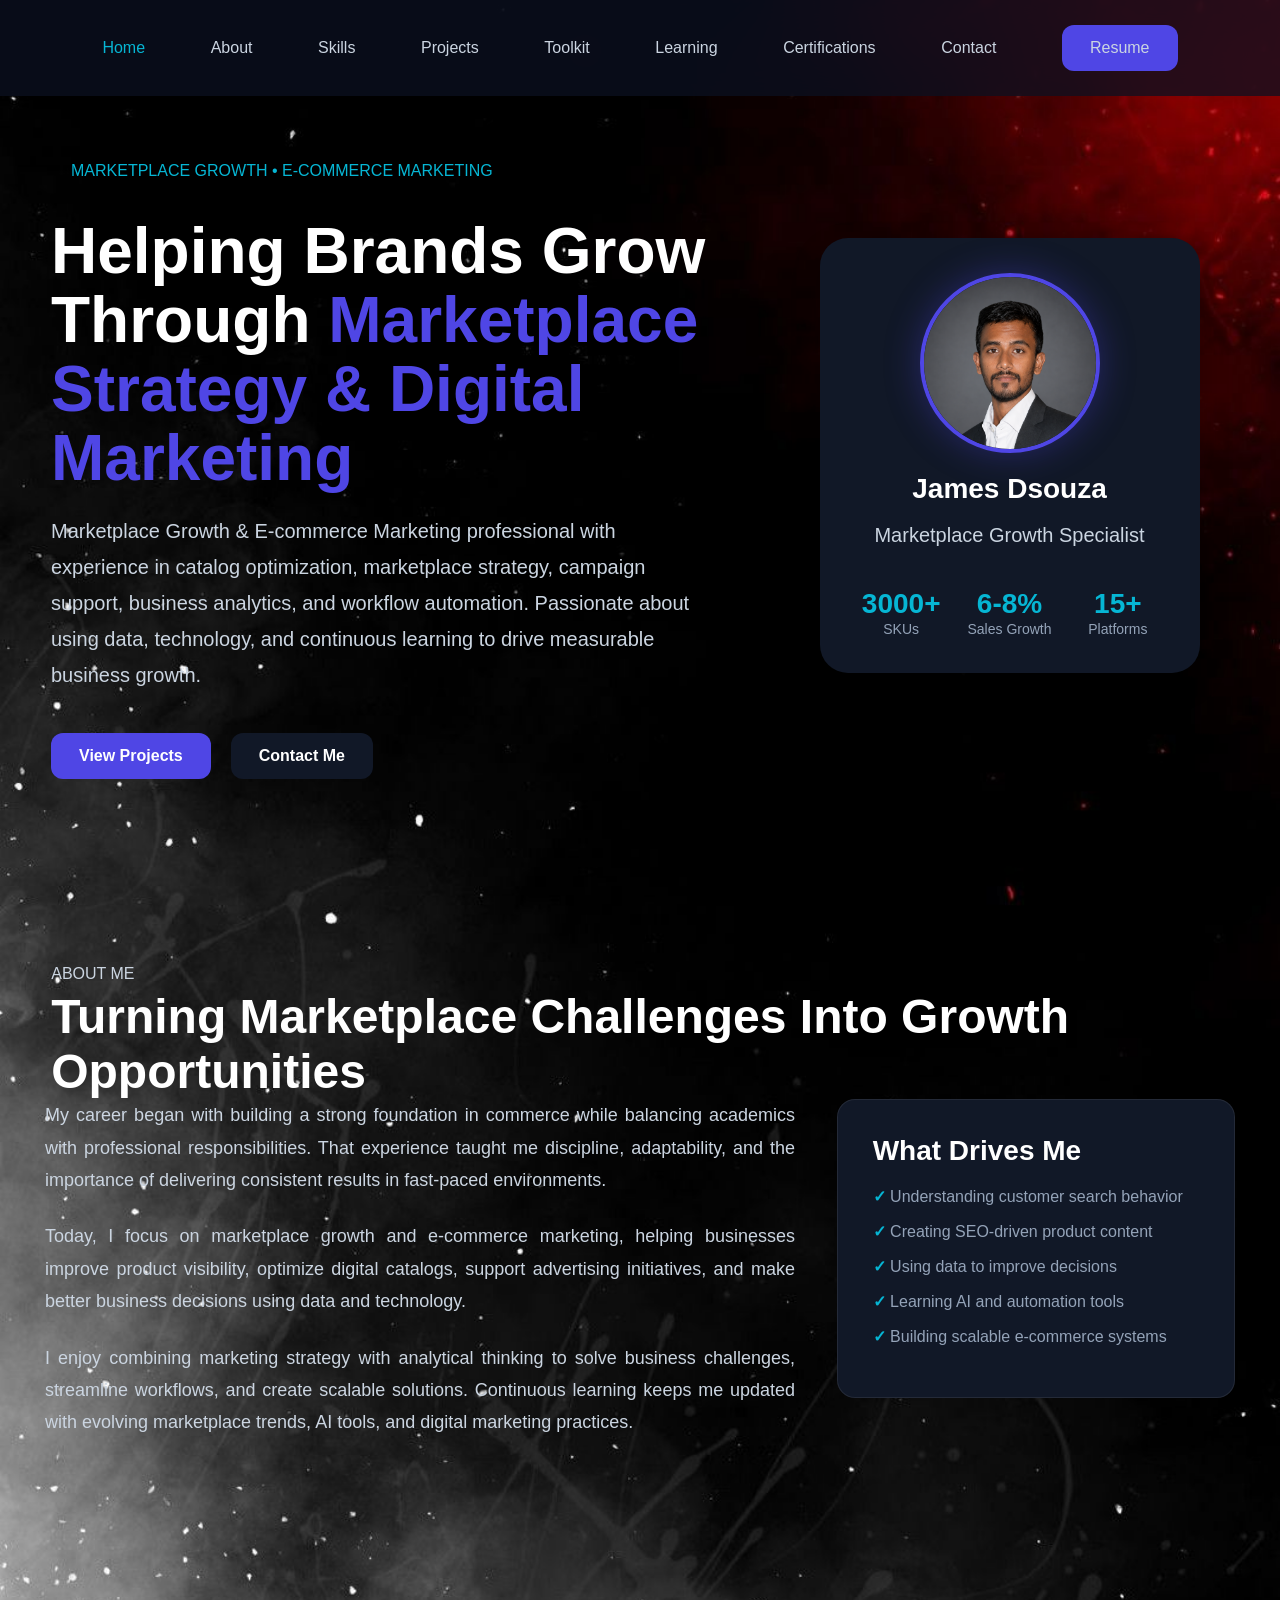
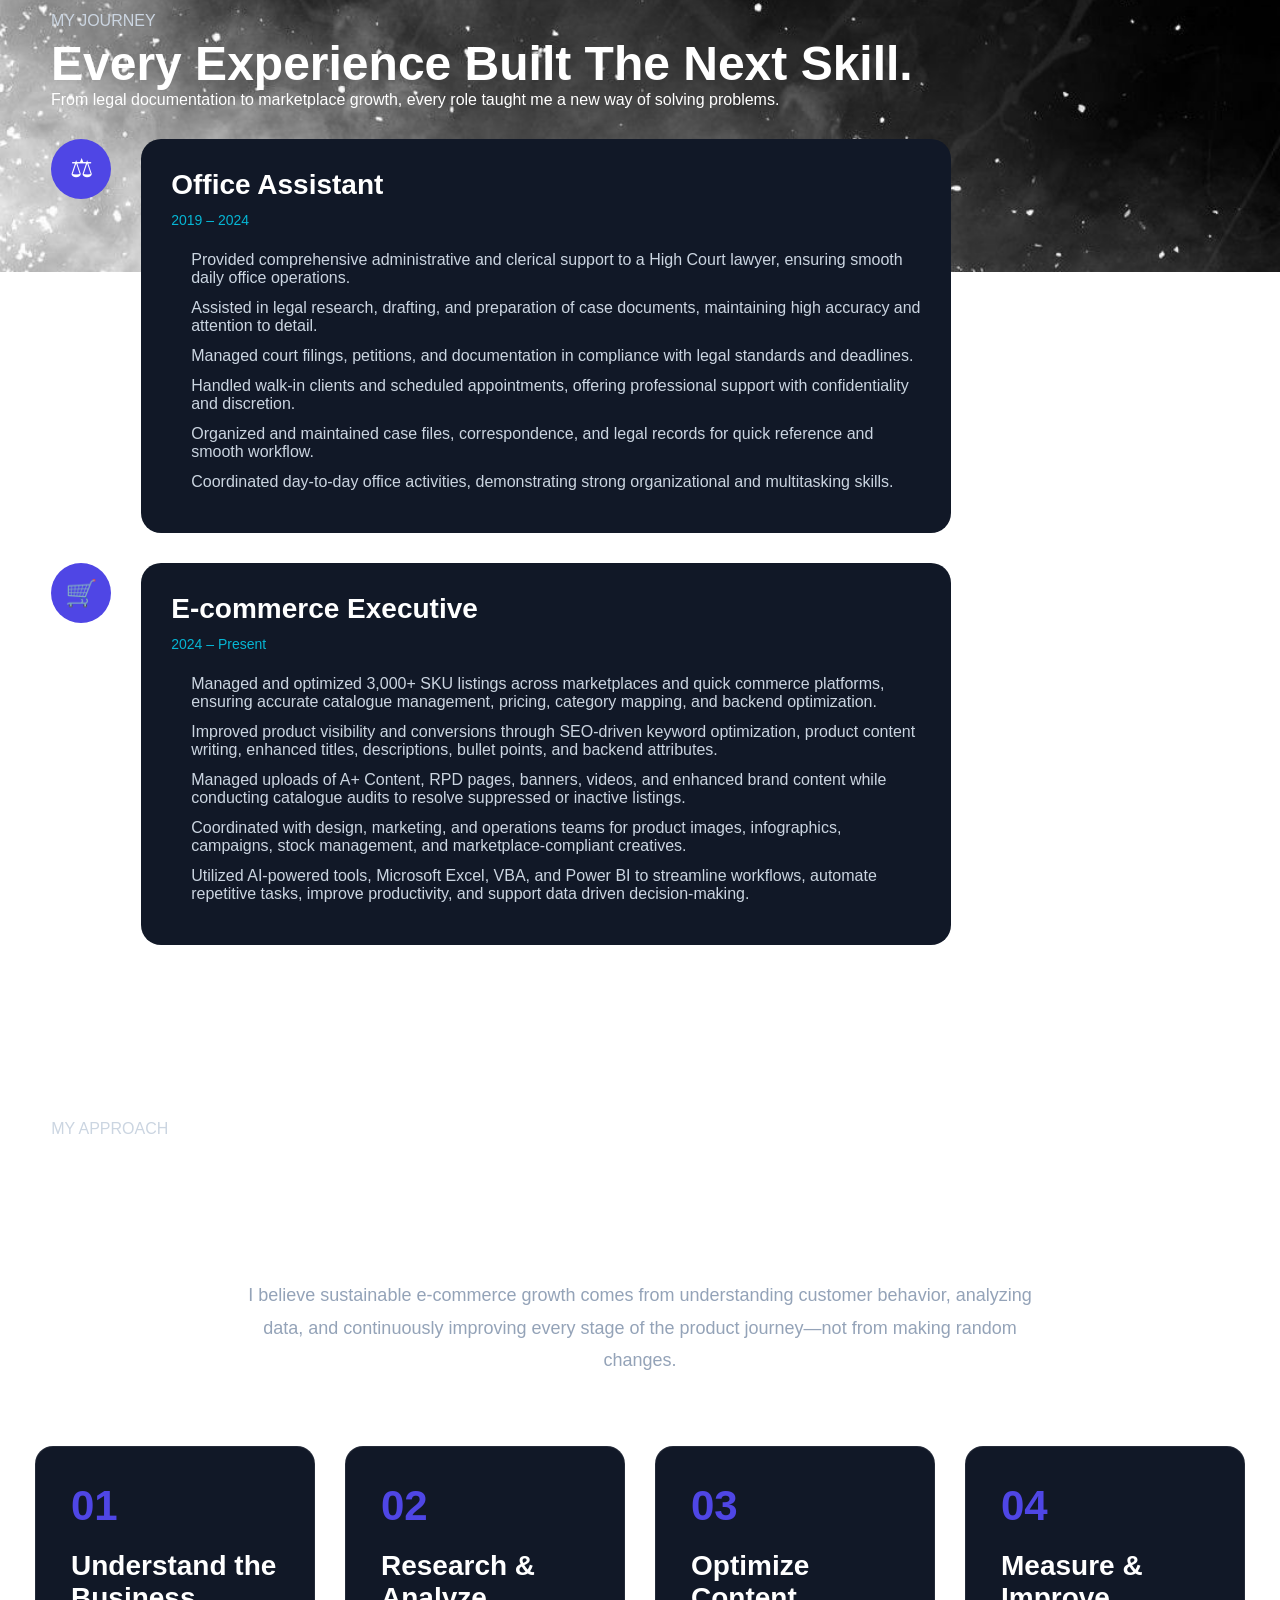
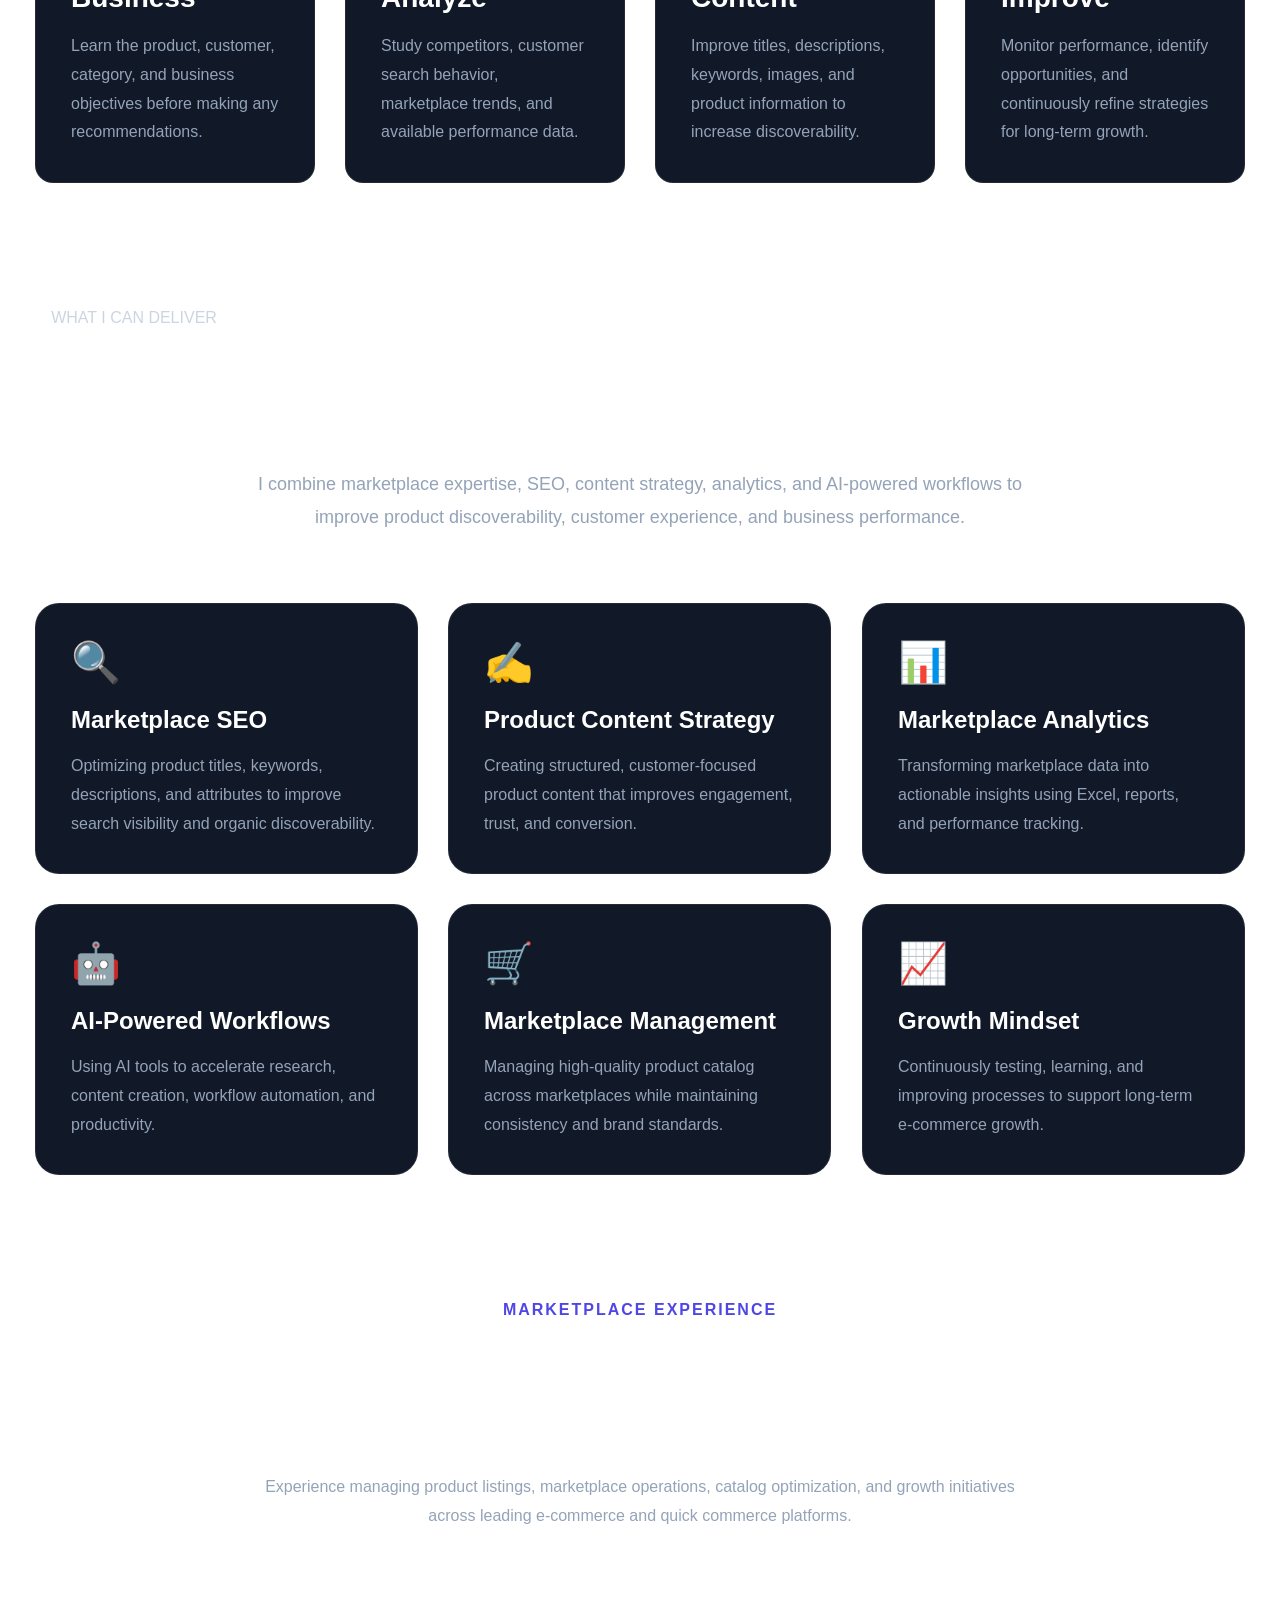
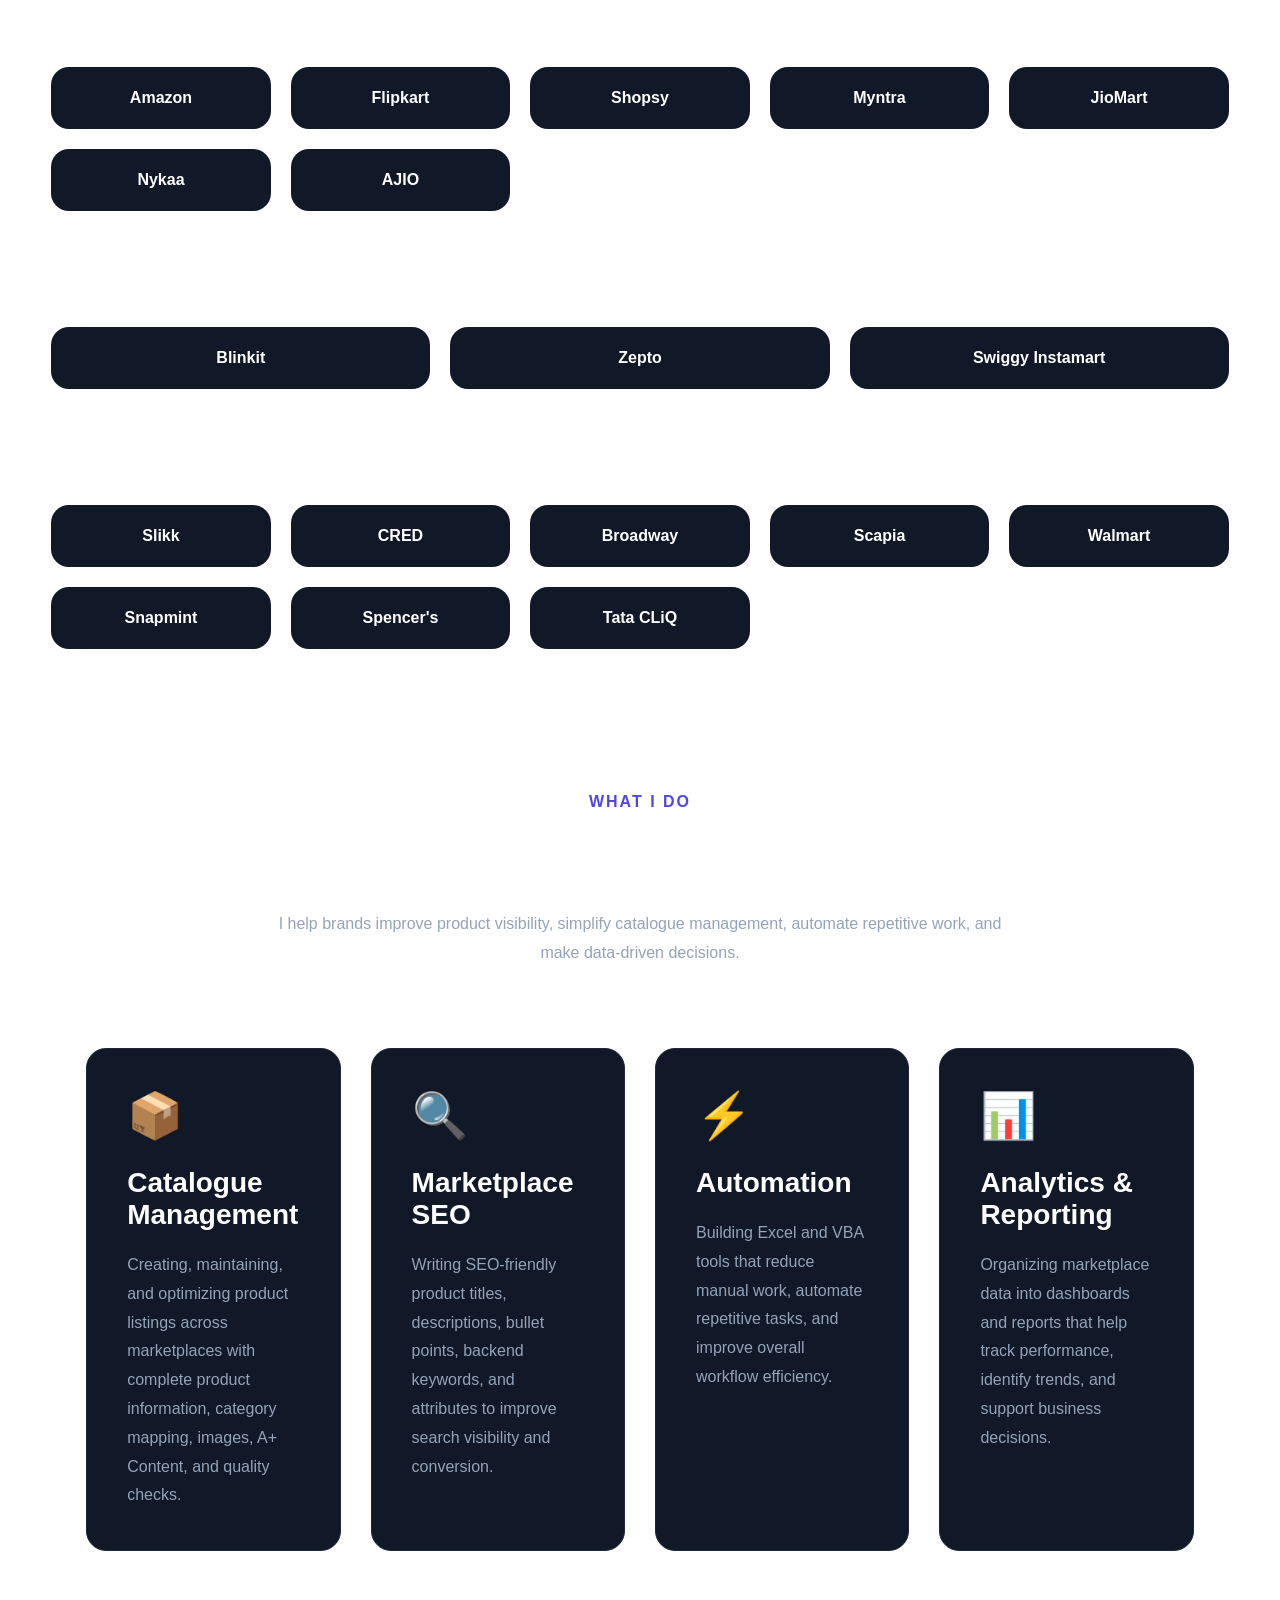
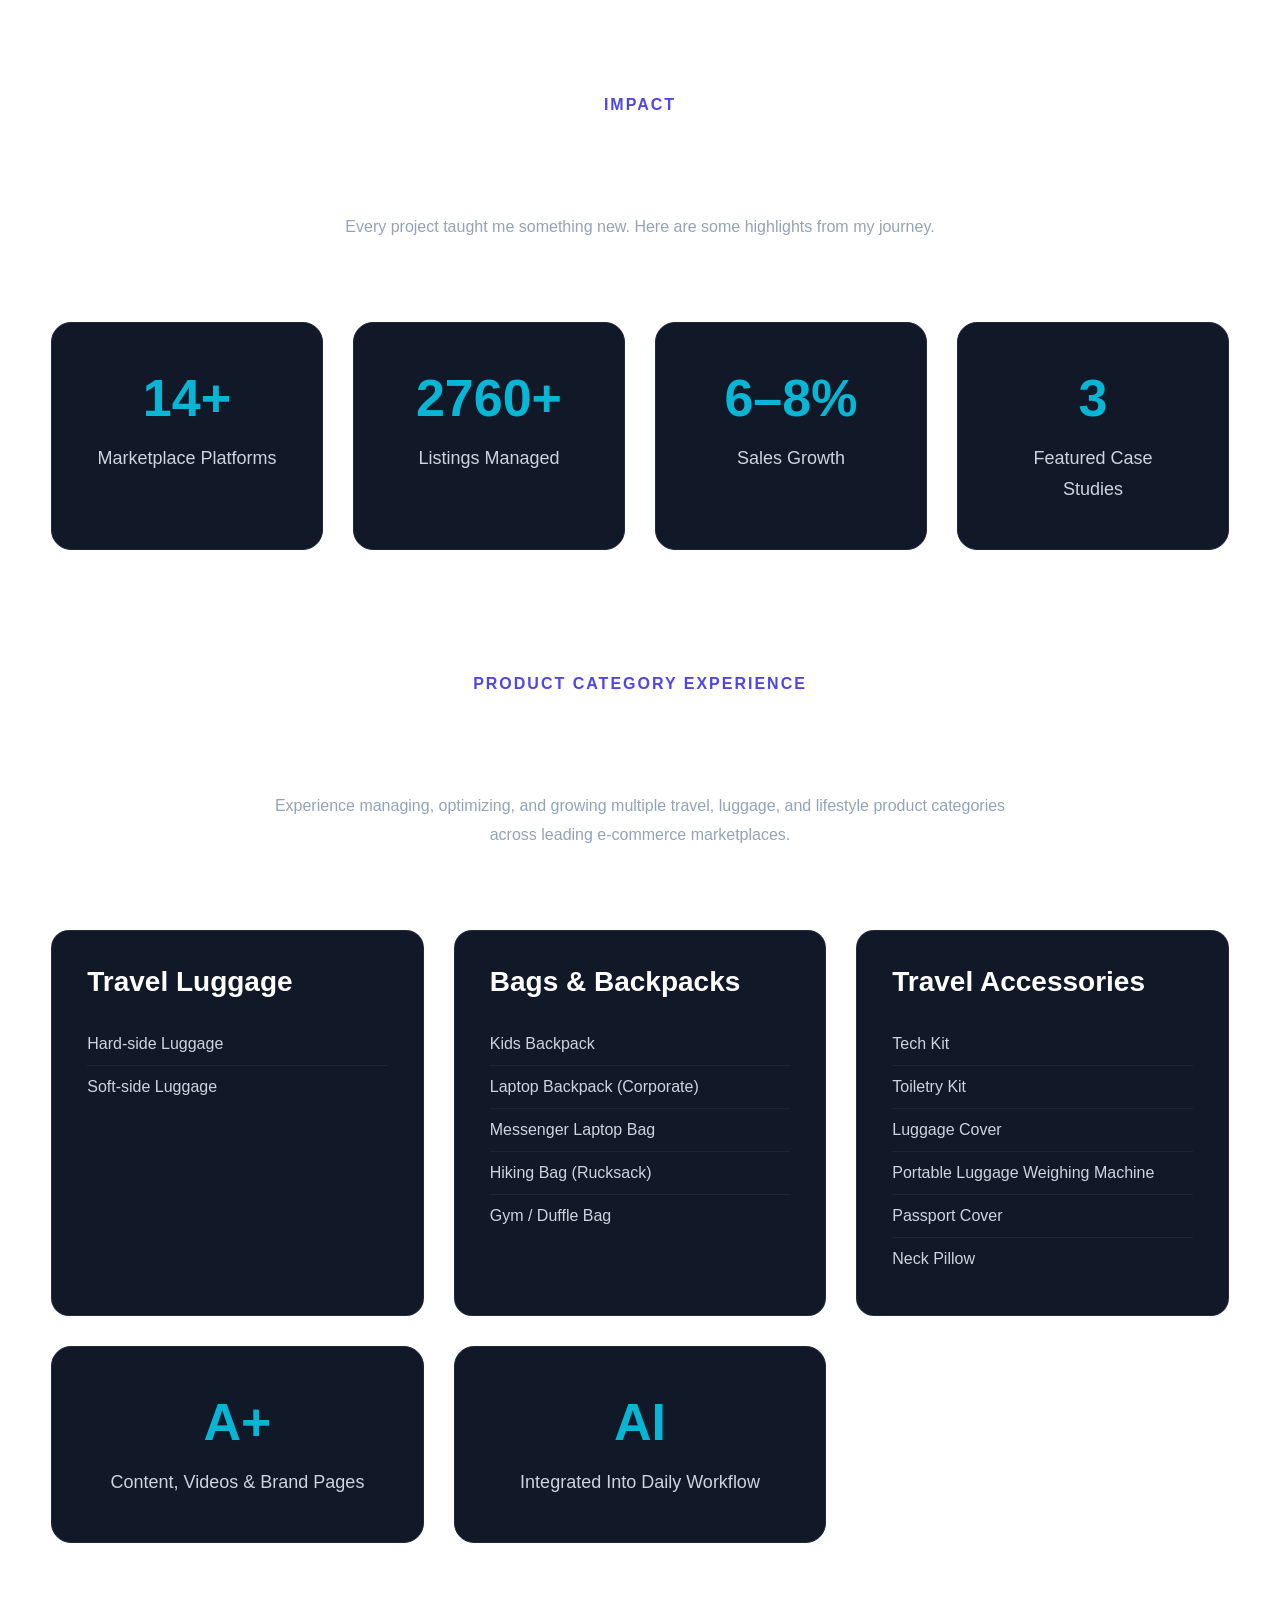
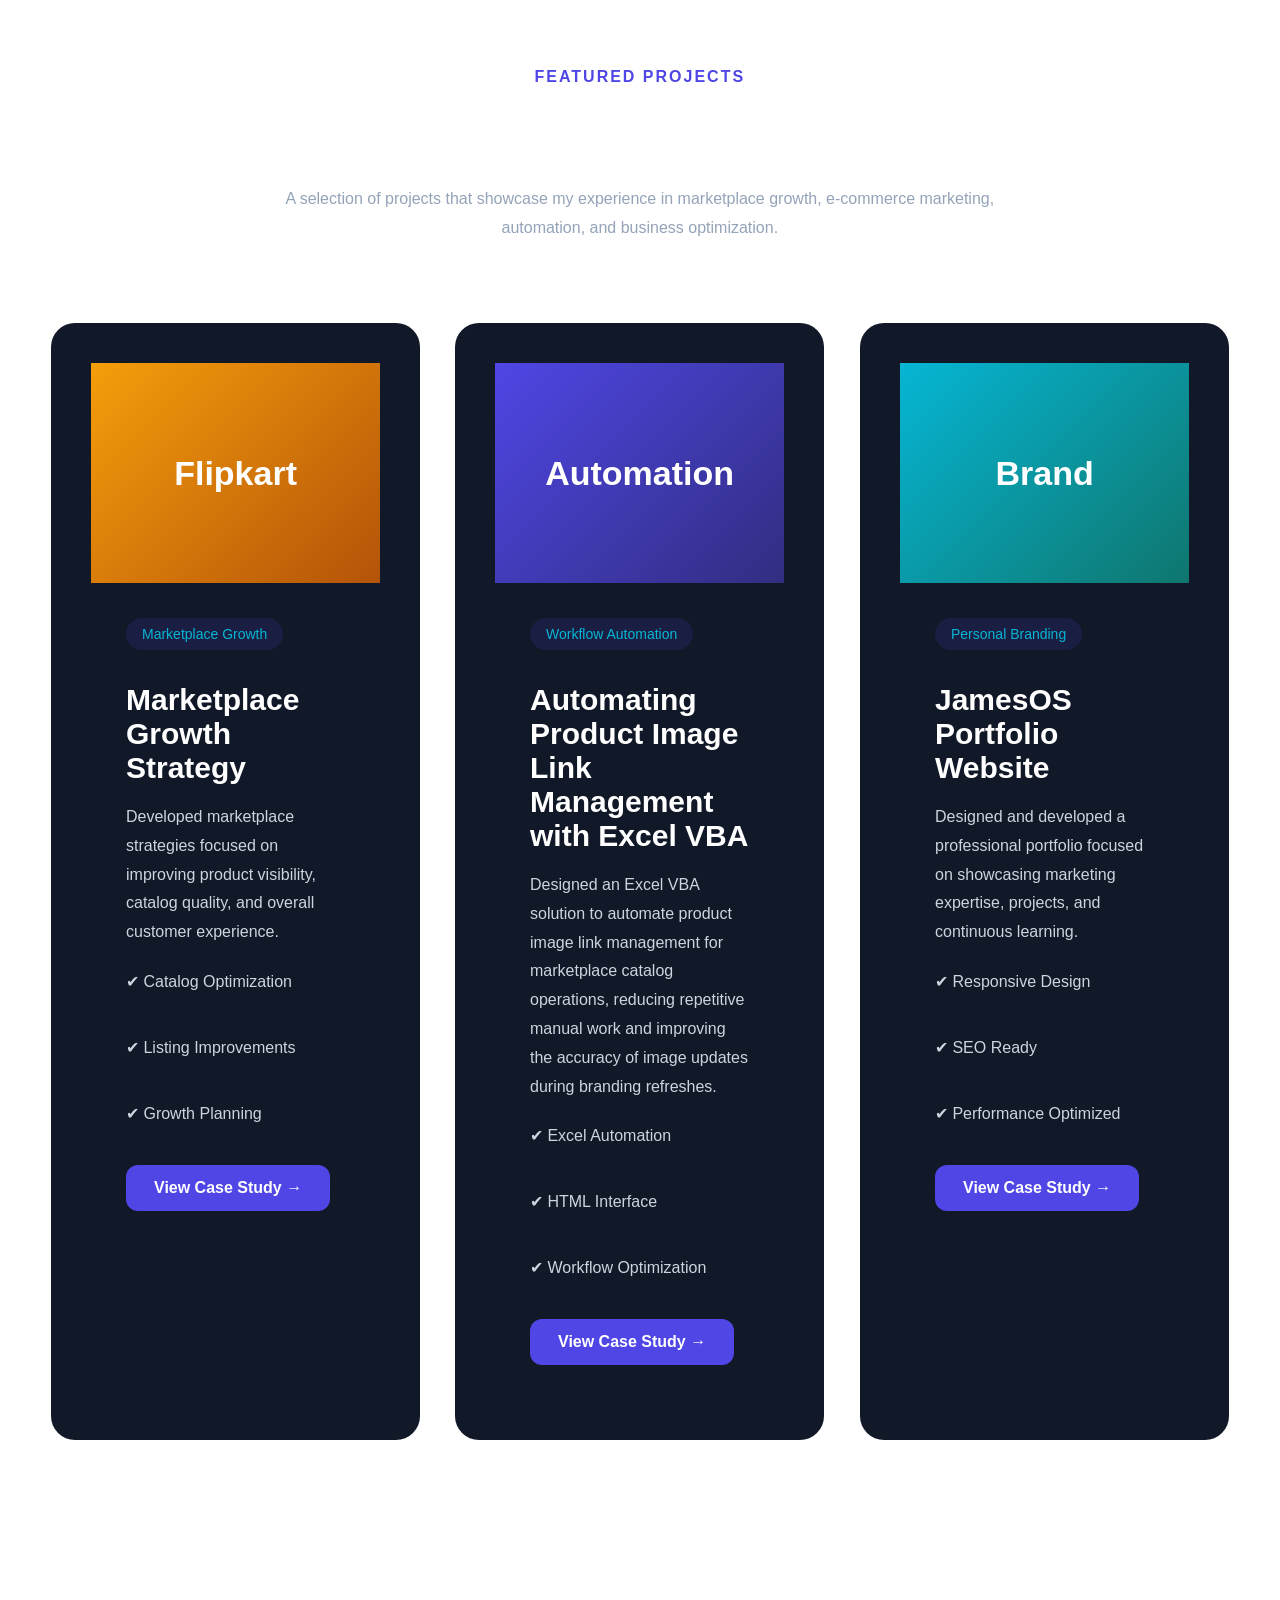
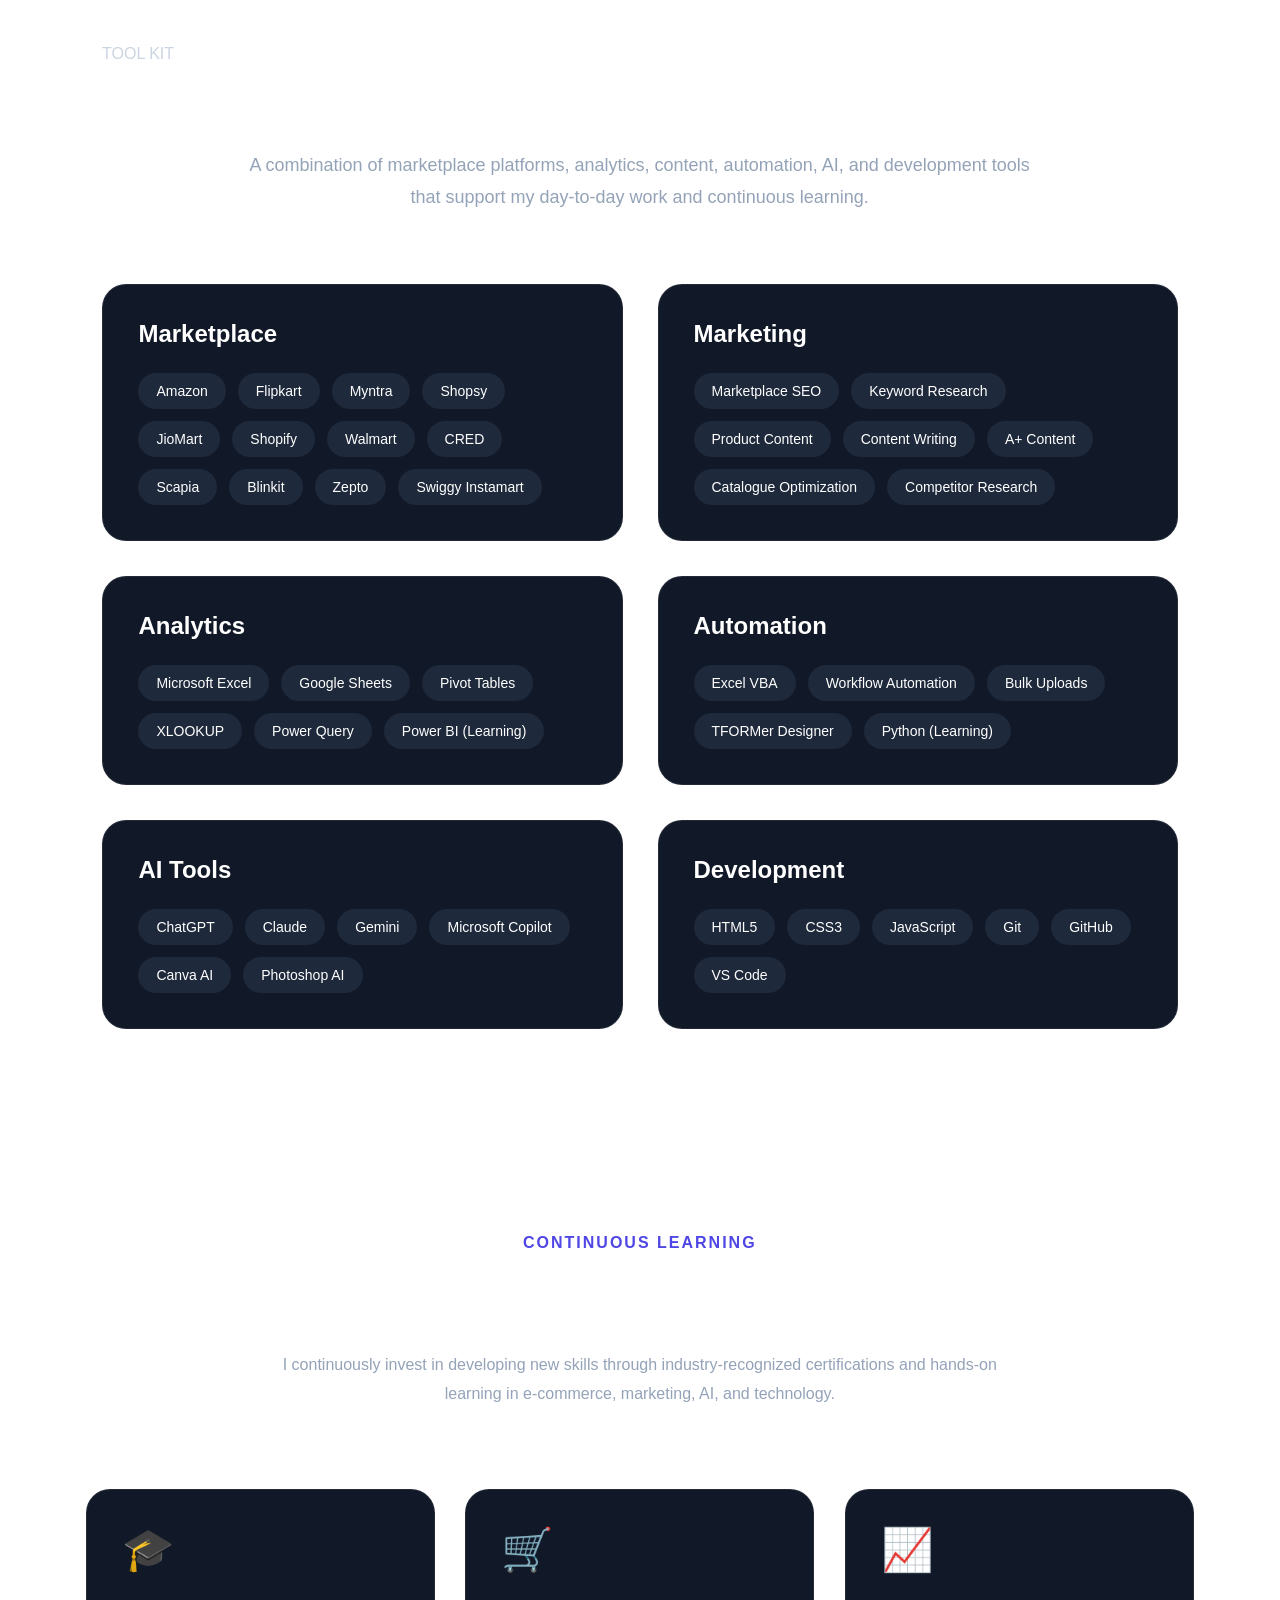
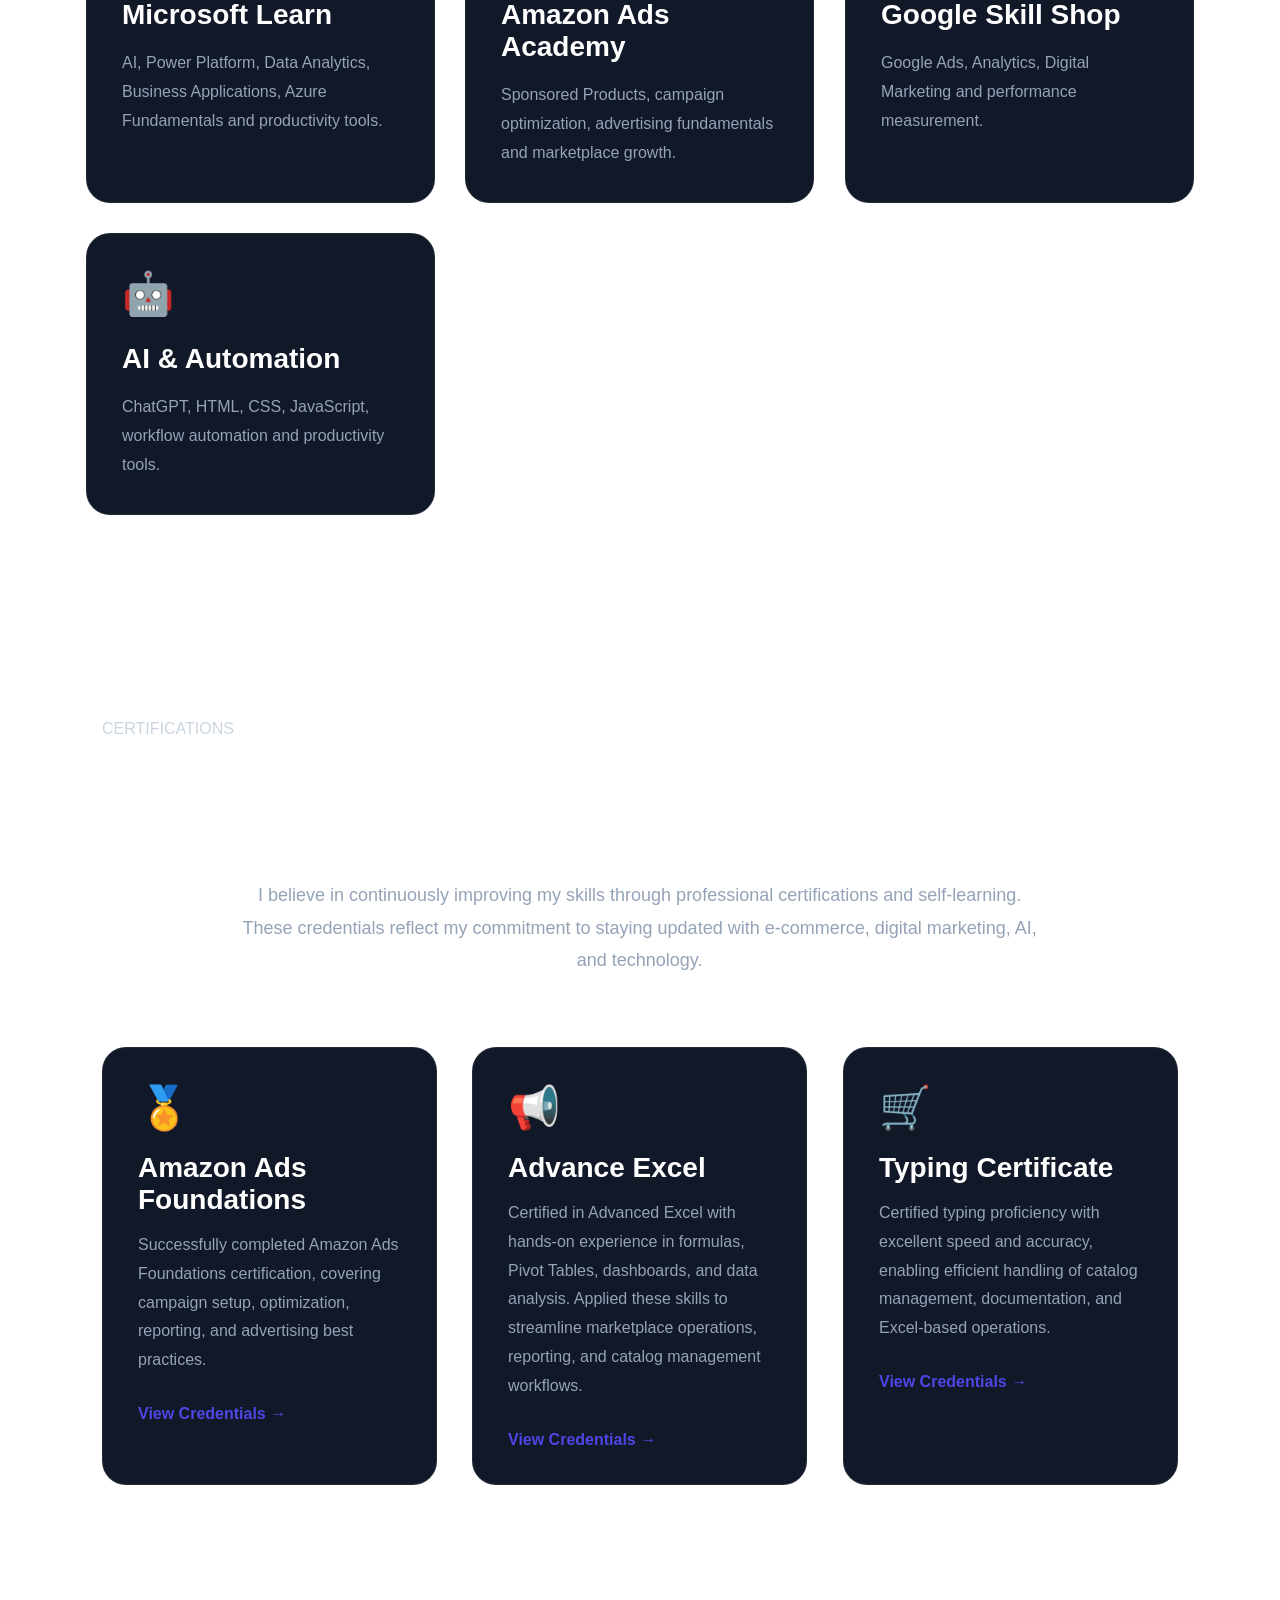
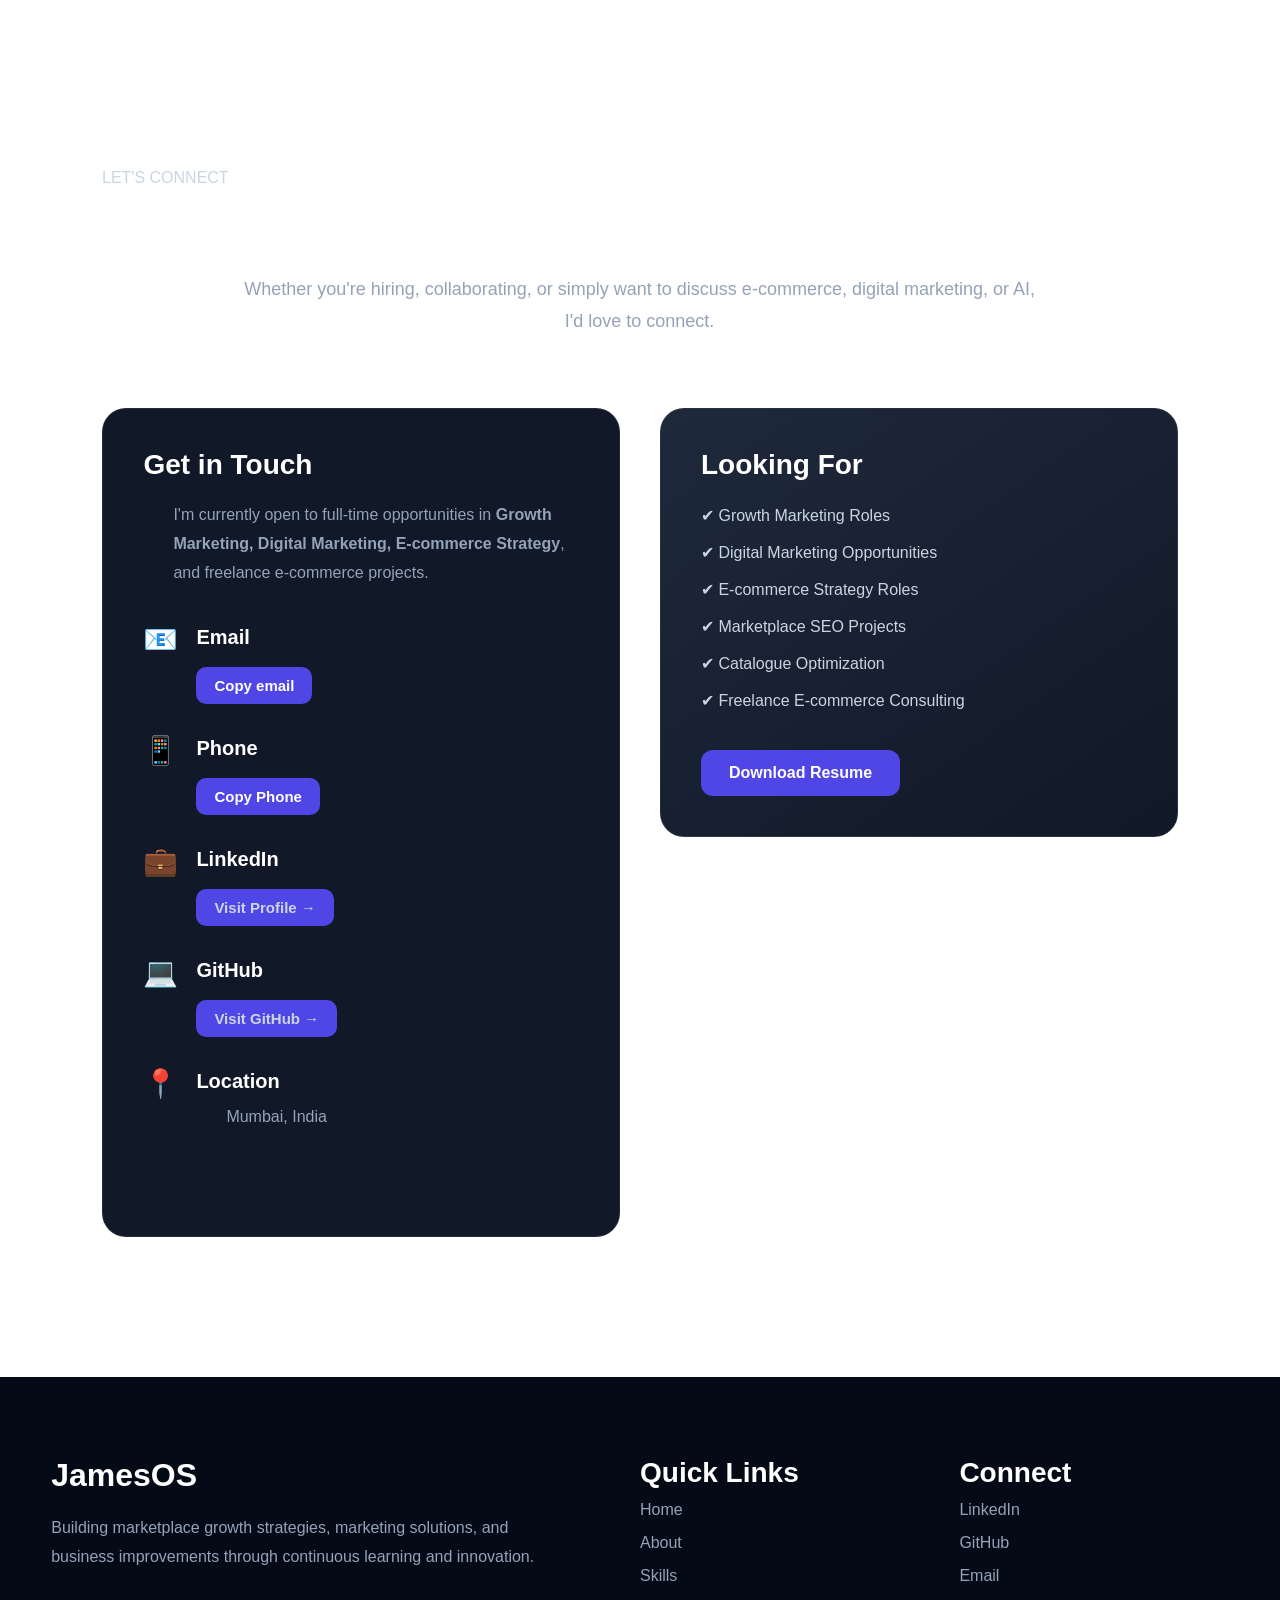
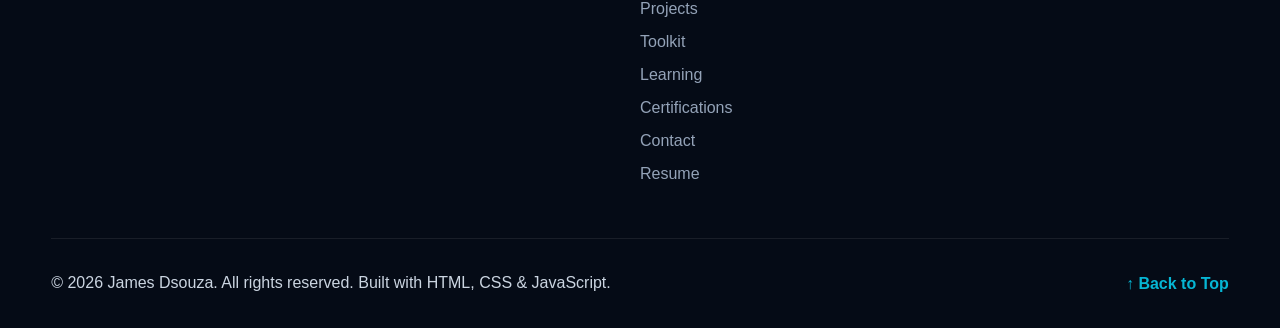
==== index.html @ 9bf2542d "25-08-2026" ====
<!DOCTYPE html>
<html lang="en">
<head>
<!-- Google tag (gtag.js) -->
<script async src="https://www.googletagmanager.com/gtag/js?id=G-H7ZFYCJH4J"></script>
<script>
  window.dataLayer = window.dataLayer || [];
  function gtag(){dataLayer.push(arguments);}
  gtag('js', new Date());
  gtag('event', 'resume_download');
  gtag('event', 'linkedin_click');
  gtag('event', 'email_copy');

  gtag('config', 'G-H7ZFYCJH4J');
</script>
<meta charset="UTF-8">
<meta name="viewport"
content="width=device-width, initial-scale=1.0">
<meta name="description" content="Portfolio of James Dsouza - Marketplace Growth & E-commerce Marketing Professional specializing in SEO, catalogue optimization, analytics, AI automation and e-commerce strategy.">
<meta name="author" content="James Dsouza">
<meta name="keywords" content="Marketplace Growth, E-commerce, Amazon, Flipkart, SEO, Digital Marketing, Portfolio, James Dsouza">
<title>James Dsouza | Marketplace Growth & E-commerce Marketing</title>
<link rel="stylesheet" href="css/main.css">
<link rel="stylesheet" href="css/variables.css">
<link rel="stylesheet" href="css/components.css">
<link rel="stylesheet" href="css/layout.css">
<link rel="stylesheet" href="css/animations.css">
<link rel="stylesheet" href="css/responsive.css">
</head>

<body>
<header class="site-header">
    <div class="wrapper">
        <!-- Navigation -->
        <nav class="site-nav">
        <a href="#home">Home</a>
       <a href="#about">About</a>
        <a href="#deliverables">Skills</a>
        <a href="#projects">Projects</a>
        <a href="#toolkit">Toolkit</a>
        <a href="#learning">Learning</a>
        <a href="#certifications">Certifications</a>
        <a href="#contact">Contact</a>
        <a id="resumeLink" download class="btn btn-primary">
        Resume
        </a>
        </nav>
        <!-- Mobile Menu -->
        <div class="nav-toggle">
            <span></span>
            <span></span>
            <span></span>
        </div>
    </div>
</header>
<main>
<!-- =========================================================
PRIMARY HERO LANDING SECTION
========================================================= -->
<section id="home" class="hero">
    <div class="container hero-grid">
        <!-- Left Content -->
        <div class="hero-content reveal">
            <span class="hero-badge">
                MARKETPLACE GROWTH • E-COMMERCE MARKETING
            </span>
            <h1>
                Helping Brands Grow Through
                <span class="gradient-text">
                Marketplace Strategy &
                Digital Marketing</span>
            </h1>
            <p>
            Marketplace Growth & E-commerce Marketing professional with experience in
            catalog optimization, marketplace strategy, campaign support, business
            analytics, and workflow automation. Passionate about using data,
            technology, and continuous learning to drive measurable business growth.
            </p>
            <div class="hero-buttons">
                <a href="#projects" class="btn btn-primary">
                    View Projects
                </a>
                <a href="#contact" class="btn btn-secondary">
                    Contact Me
                </a>
            </div>
        </div>
        <!-- Right Side -->
        <div class="hero-image reveal">
            <div class="hero-card">
                <div class="hero-avatar">
                    <img src="assets/images/Profil photo.png" alt="James Dsouza">
                </div>
                <h3>James Dsouza</h3>
                <p>Marketplace Growth Specialist</p>
                <div class="hero-stats">
                    <div>
                        <strong>3000+</strong>
                        <span>SKUs</span>
                    </div>
                    <div>
                        <strong>6-8%</strong>
                        <span>Sales Growth</span>
                    </div>
                    <div>
                        <strong>15+</strong>
                        <span>Platforms</span>
                    </div>
                </div>
            </div>
        </div>
    </div>
</section>
<!-- =========================================================
PERSONAL STORY & PROFESSIONAL OVERVIEW
========================================================= -->
<section id="about" class="about-section">
<div class="about-section-heading reveal">
<div class="container">
        <p class="eyebrow">ABOUT ME</p>
        <h2>Turning Marketplace Challenges Into Growth Opportunities
         </h2>
    </div>
    <div class="about-grid">
        <div class="about-text">
            <p>
            My career began with building a strong foundation in commerce while balancing academics with professional responsibilities. That experience taught me discipline, adaptability, and the importance of delivering consistent results in fast-paced environments.
            </p>
            <p>
            Today, I focus on marketplace growth and e-commerce marketing, helping businesses improve product visibility, optimize digital catalogs, support advertising initiatives, and make better business decisions using data and technology.
            </p>
            <p>
            I enjoy combining marketing strategy with analytical thinking to solve business challenges, streamline workflows, and create scalable solutions. Continuous learning keeps me updated with evolving marketplace trends, AI tools, and digital marketing practices.
            </p>
        </div>
        <div class="about-highlight">
            <h3>What Drives Me</h3>
            <ul>
                <li>Understanding customer search behavior</li>
                <li>Creating SEO-driven product content</li>
                <li>Using data to improve decisions</li>
                <li>Learning AI and automation tools</li>
                <li>Building scalable e-commerce systems</li>
            </ul>
        </div>
    </div>
</div>
</section>
<!-- =========================================================
CAREER TIMELINE EXPERIENCE
========================================================= -->
<section id="journey" class="journey-section">
<div class="container">
    <div class="journey-section-heading reveal">
        <p>MY JOURNEY</p>
        <h2>Every Experience Built The Next Skill.</h2>
        <span>
            From legal documentation to marketplace growth,
            every role taught me a new way of solving problems.
        </span>
    </div>
    <div class="timeline">
        <div class="timeline-item">
            <div class="timeline-circle">⚖</div>
            <div class="timeline-content">
                <h3>Office Assistant</h3>
                <small>2019 – 2024</small>
                <ul class="timeline-list">
                    <li>Provided comprehensive administrative and clerical support to a High Court lawyer, ensuring smooth daily office operations.
                    </li>
                    <li>Assisted in legal research, drafting, and preparation of case documents,
                    maintaining high accuracy and attention to detail.</li>
                    <li>Managed court filings, petitions, and documentation in compliance with legal
                    standards and deadlines.</li>
                    <li>Handled walk-in clients and scheduled appointments, offering professional
                    support with confidentiality and discretion.</li>
                    <li>Organized and maintained case files, correspondence, and legal records for quick reference and smooth workflow.</li>
                    <li>Coordinated day-to-day office activities, demonstrating strong organizational and multitasking skills.</li>
                </ul>
            </div>
        </div>
        <div class="timeline-item">
            <div class="timeline-circle">🛒</div>
            <div class="timeline-content">
                <h3>E-commerce Executive</h3>
                <small>2024 – Present</small>
                <ul class="timeline-list">
                    <li>Managed and optimized 3,000+ SKU listings across marketplaces and quick
                    commerce platforms, ensuring accurate catalogue management, pricing, category
                    mapping, and backend optimization.</li>
                    <li>Improved product visibility and conversions through SEO-driven keyword
                    optimization, product content writing, enhanced titles, descriptions, bullet points,
                    and backend attributes.</li>
                   <li>Managed uploads of A+ Content, RPD pages, banners, videos, and enhanced brand
                    content while conducting catalogue audits to resolve suppressed or inactive
                    listings.</li>
                    <li>Coordinated with design, marketing, and operations teams for product images,
                    infographics, campaigns, stock management, and marketplace-compliant
                    creatives.</li>
                    <li>Utilized AI-powered tools, Microsoft Excel, VBA, and Power BI to streamline
                    workflows, automate repetitive tasks, improve productivity, and support data driven decision-making.</li>
                </ul>
            </div>
        </div>
    </div>
 </div>
</section>
<!-- =========================================================
PRODUCT CATEGORY EXPERIENCE
========================================================= -->
<section id="approach" class="approach-section">
    <div class="approach-section-heading reveal">
    <div class="container">
        <p class="eyebrow">MY APPROACH</p>
        <h2>Every Project Starts With Understanding The Business.</h2>
        <p class="section-description">
            I believe sustainable e-commerce growth comes from understanding customer
            behavior, analyzing data, and continuously improving every stage of the
            product journey—not from making random changes.
        </p>
    </div>
    <div class="approach-grid">
        <div class="approach-card reveal">
            <div class="step-number">01</div>
            <h3>Understand the Business</h3>
            <p>
                Learn the product, customer, category, and business objectives before making any recommendations.
            </p>
        </div>
        <div class="approach-card reveal">
            <div class="step-number">02</div>
            <h3>Research & Analyze</h3>
            <p>
                Study competitors, customer search behavior, marketplace trends, and available performance data.
            </p>
        </div>
        <div class="approach-card reveal">
            <div class="step-number">03</div>
            <h3>Optimize Content</h3>
            <p>
                Improve titles, descriptions, keywords, images, and product information to increase discoverability.
            </p>
        </div>
        <div class="approach-card reveal">
            <div class="step-number">04</div>
            <h3>Measure & Improve</h3>
            <p>
                Monitor performance, identify opportunities, and continuously refine strategies for long-term growth.
            </p>
        </div>
    </div>
 </div>
</section>
<section id="deliverables" class="deliverables-section">
<div class="deliverables-section-heading reveal">
    <div class="container">
    <p class="eyebrow">WHAT I CAN DELIVER</p>
    <h2>Helping Brands Grow Through Better Marketplace Experiences</h2>
    <p class="section-description">
        I combine marketplace expertise, SEO, content strategy, analytics, and AI-powered workflows to improve product discoverability, customer experience, and business performance.
    </p>
    </div>
</div>
<div class="deliverables-grid">
    <div class="deliverable-card reveal">
        <div class="icon">🔍</div>
        <h3>Marketplace SEO</h3>
        <p>Optimizing product titles, keywords, descriptions, and attributes to improve search visibility and organic discoverability.</p>
    </div>
    <div class="deliverable-card reveal">
        <div class="icon">✍️</div>
        <h3>Product Content Strategy</h3>
        <p>Creating structured, customer-focused product content that improves engagement, trust, and conversion.</p>
    </div>
    <div class="deliverable-card reveal">
        <div class="icon">📊</div>
        <h3>Marketplace Analytics</h3>
        <p>Transforming marketplace data into actionable insights using Excel, reports, and performance tracking.</p>
    </div>
    <div class="deliverable-card reveal">
        <div class="icon">🤖</div>
        <h3>AI-Powered Workflows</h3>
        <p>Using AI tools to accelerate research, content creation, workflow automation, and productivity.</p>
    </div>
    <div class="deliverable-card reveal">
        <div class="icon">🛒</div>
        <h3>Marketplace Management</h3>
        <p>Managing high-quality product catalog across marketplaces while maintaining consistency and brand standards.</p>
    </div>
    <div class="deliverable-card reveal">
        <div class="icon">📈</div>
        <h3>Growth Mindset</h3>
        <p>Continuously testing, learning, and improving processes to support long-term e-commerce growth.</p>
    </div>
</div>
</section>
<section id="marketplaces" class="marketplaces-section">
    <div class="marketplaces-section-heading reveal">
    <div class="container">
        <div class="section-title">
            <p>MARKETPLACE EXPERIENCE</p>
            <h2>Platforms, product listings and marketplace projects I've worked on.</h2>
            <span>
                Experience managing product listings, marketplace operations,
                catalog optimization, and growth initiatives across leading
                e-commerce and quick commerce platforms.
            </span>
        </div>
        <!-- E-commerce -->
        <div class="marketplace-group">
            <h3>E-commerce Platforms</h3>
            <div class="marketplace-grid">
                <div class="marketplace-card">Amazon</div>
                <div class="marketplace-card">Flipkart</div>
                <div class="marketplace-card">Shopsy</div>
                <div class="marketplace-card">Myntra</div>
                <div class="marketplace-card">JioMart</div>
                <div class="marketplace-card">Nykaa</div>
                <div class="marketplace-card">AJIO</div>
            </div>
        </div>
        <!-- Quick Commerce -->
        <div class="marketplace-group">
            <h3>Quick Commerce Platforms</h3>
            <div class="marketplace-grid">
                <div class="marketplace-card">Blinkit</div>
                <div class="marketplace-card">Zepto</div>
                <div class="marketplace-card">Swiggy Instamart</div>
            </div>
        </div>
        <!-- Other Platforms -->
        <div class="marketplace-group">
            <h3>Other Platforms</h3>
            <div class="marketplace-grid">
                <div class="marketplace-card">Slikk</div>
                <div class="marketplace-card">CRED</div>
                <div class="marketplace-card">Broadway</div>
                <div class="marketplace-card">Scapia</div>
                <div class="marketplace-card">Walmart</div>
                <div class="marketplace-card">Snapmint</div>
                <div class="marketplace-card">Spencer's</div>
                <div class="marketplace-card">Tata CLiQ</div>
            </div>
        </div>
    </div>
    </div>
</section>
<!-- =========================
     HOW I CREATE VALUE
========================= -->
<section id="services" class="services">
    <div class="container">
    <div class="section-title">
        <p>WHAT I DO</p>
        <h2>How I Create Value</h2>
        <span>I help brands improve product visibility, simplify catalogue management, automate repetitive work, and make data-driven decisions.</span>
    </div>
    <div class="services-grid">
        <div class="service-card">
            <div class="service-icon">📦</div>
            <h3>Catalogue Management</h3>
            <p>
                Creating, maintaining, and optimizing product listings across marketplaces with complete product information, category mapping, images, A+ Content, and quality checks.
            </p>
        </div>
        <div class="service-card">
            <div class="service-icon">🔍</div>
            <h3>Marketplace SEO</h3>
            <p>
                Writing SEO-friendly product titles, descriptions, bullet points, backend keywords, and attributes to improve search visibility and conversion.
            </p>
        </div>
        <div class="service-card">
            <div class="service-icon">⚡</div>
            <h3>Automation</h3>
            <p>
                Building Excel and VBA tools that reduce manual work, automate repetitive tasks, and improve overall workflow efficiency.
            </p>
        </div>
        <div class="service-card">
            <div class="service-icon">📊</div>
            <h3>Analytics & Reporting</h3>
            <p>
                Organizing marketplace data into dashboards and reports that help track performance, identify trends, and support business decisions.
            </p>
        </div>
    </div>
    </div>
</section>
<!-- =========================
     IMPACT
========================= -->
<section class="impact">
 <div class="container">
    <div class="section-title">
        <p>IMPACT</p>
        <h2>Numbers Behind My Work</h2>
        <span>
            Every project taught me something new.
            Here are some highlights from my journey.
        </span>
    </div>
    <div class="impact-grid">
        <div class="impact-card reveal">
            <h3 class="counter" data-count="15" data-suffix="+">0</h3>
            <p>Marketplace Platforms</p>
        </div>
        <div class="impact-card reveal">
            <h3 class="counter" data-count="3000" data-suffix="+">0</h3>
            <p>Listings Managed</p>
        </div>
        <div class="impact-card reveal">
            <h3>6–8%</h3>
            <p>Sales Growth</p>
        </div>
        <div class="impact-card reveal">
            <h3 class="counter" data-count="3">0</h3>
          <p>Featured Case Studies</p>
        </div>
    </div>
</div>
</section>
<section id="categories" class="categories-section reveal">
    <div class="container">
        <div class="section-title">
            <p>PRODUCT CATEGORY EXPERIENCE</p>
            <h2>Product Categories I've Worked With</h2>
            <span>
                Experience managing, optimizing, and growing multiple travel,
                luggage, and lifestyle product categories across leading
                e-commerce marketplaces.
            </span>
        </div>
        <div class="category-grid">
            <!-- Travel Luggage -->
            <div class="category-card">
                <h3>Travel Luggage</h3>
                <ul>
                    <li>Hard-side Luggage</li>
                    <li>Soft-side Luggage</li>
                </ul>
            </div>
            <!-- Bags -->
            <div class="category-card">
                <h3>Bags & Backpacks</h3>
                <ul>
                    <li>Kids Backpack</li>
                    <li>Laptop Backpack (Corporate)</li>
                    <li>Messenger Laptop Bag</li>
                    <li>Hiking Bag (Rucksack)</li>
                    <li>Gym / Duffle Bag</li>
                </ul>
            </div>
            <!-- Accessories -->
            <div class="category-card">
                <h3>Travel Accessories</h3>
                <ul>
                    <li>Tech Kit</li>
                    <li>Toiletry Kit</li>
                    <li>Luggage Cover</li>
                    <li>Portable Luggage Weighing Machine</li>
                    <li>Passport Cover</li>
                    <li>Neck Pillow</li>
                </ul>
            </div>
            <div class="impact-card">
                <h3>A+</h3>
                <p>Content, Videos & Brand Pages</p>
            </div>
            <div class="impact-card">
                <h3>AI</h3>
                <p>Integrated Into Daily Workflow</p>
            </div>
        </div>
    </div>
</section>
<!-- =========================================================
FEATURED PROJECT SHOWCASE
========================================================= -->
<section id="projects" class="projects-section">
    <div class="container">
        <div class="section-title reveal">
            <p>FEATURED PROJECTS</p>
            <h2>Projects That Demonstrate My Work</h2>
            <span>
                A selection of projects that showcase my experience in marketplace
                growth, e-commerce marketing, automation, and business optimization.
            </span>
        </div>
        <div class="projects-grid">
            <!-- Project 1 -->
            <article class="project-card reveal">
                <div class="project-image flipkart-bg">
                    <span>Flipkart</span>
                </div>
                <div class="project-content">
                    <div class="project-tag">
                        Marketplace Growth
                    </div>
                    <h3>Marketplace Growth Strategy</h3>
                    <p>
                        Developed marketplace strategies focused on improving
                        product visibility, catalog quality, and overall customer
                        experience.
                    </p>
                    <ul class="project-list">
                        <li>✔ Catalog Optimization</li>
                        <li>✔ Listing Improvements</li>
                        <li>✔ Growth Planning</li>
                    </ul>
                    <a href="pages/marketplace-growth.html" class="btn btn-primary">
                        View Case Study →
                    </a>
                </div>
            </article>
            <!-- Project 2 -->
            <article class="project-card reveal">
                <div class="project-image automation-bg">
                    <span>Automation</span>
                </div>
                <div class="project-content">
                    <div class="project-tag">
                        Workflow Automation
                    </div>
                    <h3>Automating Product Image Link Management with Excel VBA</h3>
                    <p>Designed an Excel VBA solution to automate product image
                    link management for marketplace catalog operations,
                    reducing repetitive manual work and improving the accuracy
                    of image updates during branding refreshes.
                    </p>
                    <ul class="project-list">
                        <li>✔ Excel Automation</li>
                        <li>✔ HTML Interface</li>
                        <li>✔ Workflow Optimization</li>
                    </ul>
                    <a href="pages/automation.html" class="btn btn-primary">
                        View Case Study →
                    </a>
                </div>
            </article>
            <!-- Project 3 -->
            <article class="project-card reveal">
                <div class="project-image portfolio-bg">
                    <span>Brand</span>
                </div>
                <div class="project-content">
                    <div class="project-tag">
                        Personal Branding
                    </div>
                    <h3>JamesOS Portfolio Website</h3>
                    <p>
                        Designed and developed a professional portfolio focused on
                        showcasing marketing expertise, projects, and continuous
                        learning.
                    </p>
                    <ul class="project-list">
                        <li>✔ Responsive Design</li>
                        <li>✔ SEO Ready</li>
                        <li>✔ Performance Optimized</li>
                    </ul>
                    <a href="pages/project-portfolio.html" class="btn btn-primary">
                        View Case Study →
                    </a>
                </div>
            </article>
        </div>
    </div>
</section>
<!-- =========================================================
PROFESSIONAL TOOLKIT MATRIX
========================================================= -->
<section id="toolkit" class="toolkit-section">
    <div class="toolkit-section-heading reveal">
        <p class="eyebrow">TOOL KIT</p>
        <h2>Platforms & Technologies I Work With</h2>
        <p class="section-description">
            A combination of marketplace platforms, analytics, content, automation, AI, and development tools that support my day-to-day work and continuous learning.
        </p>
    </div>
    <div class="toolkit-wrapper">
        <!-- Marketplace -->
        <div class="toolkit-card">
            <h3>Marketplace</h3>
            <div class="toolkit-tags">
                <span>Amazon</span>
                <span>Flipkart</span>
                <span>Myntra</span>
                <span>Shopsy</span>
                <span>JioMart</span>
                <span>Shopify</span>
                <span>Walmart</span>
                <span>CRED</span>
                <span>Scapia</span>
                <span>Blinkit</span>
                <span>Zepto</span>
                <span>Swiggy Instamart</span>
            </div>
        </div>
        <!-- Marketing -->
        <div class="toolkit-card">
            <h3>Marketing</h3>
            <div class="toolkit-tags">
                <span>Marketplace SEO</span>
                <span>Keyword Research</span>
                <span>Product Content</span>
                <span>Content Writing</span>
                <span>A+ Content</span>
                <span>Catalogue Optimization</span>
                <span>Competitor Research</span>
            </div>
        </div>
        <!-- Analytics -->
        <div class="toolkit-card">
            <h3>Analytics</h3>
            <div class="toolkit-tags">
                <span>Microsoft Excel</span>
                <span>Google Sheets</span>
                <span>Pivot Tables</span>
                <span>XLOOKUP</span>
                <span>Power Query</span>
                <span>Power BI (Learning)</span>
            </div>
        </div>
        <!-- Automation -->
        <div class="toolkit-card">
            <h3>Automation</h3>
            <div class="toolkit-tags">
                <span>Excel VBA</span>
                <span>Workflow Automation</span>
                <span>Bulk Uploads</span>
                <span>TFORMer Designer</span>
                <span>Python (Learning)</span>
            </div>
        </div>
        <!-- AI -->
        <div class="toolkit-card">
            <h3>AI Tools</h3>
            <div class="toolkit-tags">
                <span>ChatGPT</span>
                <span>Claude</span>
                <span>Gemini</span>
                <span>Microsoft Copilot</span>
                <span>Canva AI</span>
                <span>Photoshop AI</span>
            </div>
        </div>
        <!-- Development -->
        <div class="toolkit-card">
            <h3>Development</h3>
            <div class="toolkit-tags">
                <span>HTML5</span>
                <span>CSS3</span>
                <span>JavaScript</span>
                <span>Git</span>
                <span>GitHub</span>
                <span>VS Code</span>
            </div>
        </div>
    </div>
</section>
<section id="learning" class="learning-section">
    <div class="container">
        <div class="section-title reveal">
            <p>CONTINUOUS LEARNING</p>
            <h2>Always Learning. Always Improving.</h2>
            <span>
                I continuously invest in developing new skills through industry-recognized
                certifications and hands-on learning in e-commerce, marketing, AI, and technology.
            </span>
        </div>
        <div class="learning-grid">
            <article class="learning-card reveal">
                <div class="learning-icon">🎓</div>
                <h3>Microsoft Learn</h3>
                <p>
                    AI, Power Platform, Data Analytics, Business Applications,
                    Azure Fundamentals and productivity tools.
                </p>
            </article>
            <article class="learning-card reveal">
                <div class="learning-icon">🛒</div>
                <h3>Amazon Ads Academy</h3>
                <p>
                    Sponsored Products, campaign optimization,
                    advertising fundamentals and marketplace growth.
                </p>
            </article>
            <article class="learning-card reveal">
                <div class="learning-icon">📈</div>
                <h3>Google Skill Shop</h3>
                <p>
                    Google Ads, Analytics, Digital Marketing
                    and performance measurement.
                </p>
            </article>
            <article class="learning-card reveal">
                <div class="learning-icon">🤖</div>
                <h3>AI & Automation</h3>
                <p>
                    ChatGPT, HTML, CSS, JavaScript,
                    workflow automation and productivity tools.
                </p>
            </article>
        </div>
    </div>
</section>
<!-- ===========================
     CERTIFICATIONS
=========================== -->
<section id="certifications" class="certifications-section">
    <div class="certifications-section-heading reveal">
        <p class="eyebrow">CERTIFICATIONS</p>
        <h2>Continuous Learning Through Industry Certifications</h2>
        <p class="section-description">
            I believe in continuously improving my skills through professional certifications and self-learning. These credentials reflect my commitment to staying updated with e-commerce, digital marketing, AI, and technology.
        </p>
    </div>
    <div class="certificate-grid">
        <div class="certificate-card reveal">
            <div class="certificate-icon">🏅</div>
            <h3>Amazon Ads Foundations</h3>
            <p>Successfully completed Amazon Ads Foundations certification,
        covering campaign setup, optimization, reporting, and advertising best practices.</p>
            <a href="https://drive.google.com/file/d/1aTQEUxjm4-zwdUrN560Kh2JOnrW4zszf/view?usp=drive_link"
            class="certificate-btn"
            target ="_blank"
            rel="noopener noreferrer">
            View Credentials →
            </a>
       </div>
        <div class="certificate-card reveal">
            <div class="certificate-icon">📢</div>
            <h3>Advance Excel</h3>
            <p>Certified in Advanced Excel with hands-on experience in formulas, Pivot Tables, dashboards, and data analysis.
            Applied these skills to streamline marketplace operations, reporting, and catalog management workflows.</p>
            <a href="https://drive.google.com/file/d/1tZ1V-ZA673vc0jNz6TnxTsUmD6Q_QFF9/view?usp=drive_link"
            class="certificate-btn"
            target ="_blank"
            rel="noopener noreferrer">
                View Credentials →
            </a>
        </div>
        <div class="certificate-card reveal">
            <div class="certificate-icon">🛒</div>
            <h3>Typing Certificate</h3>
            <p>Certified typing proficiency with excellent speed and accuracy, enabling efficient handling of catalog management, documentation, and Excel-based operations.</p>
            <a href="https://drive.google.com/file/d/1j_AIkzTLOGA84khkHky5VtELDgSMajLH/view?usp=drive_link"
            class="certificate-btn"
            target ="_blank"
            rel="noopener noreferrer">
                View Credentials →
            </a>
        </div>
    </div>
</section>
<!-- ===========================
     CONTACT
=========================== -->
<section id="contact" class="contact-section">
    <div class="contact-section-heading reveal">
        <p class="eyebrow">LET'S CONNECT</p>
        <h2>Let's Build Something Great Together</h2>
        <p class="section-description">
            Whether you're hiring, collaborating, or simply want to discuss e-commerce, digital marketing, or AI, I'd love to connect.
        </p>
    </div>
    <div class="contact-wrapper">
        <!-- Left Side -->
        <!-- =========================================================
        CONTACT ACTION HUB — COPY & VISIT BUTTONS
        Purpose:
        Interactive contact actions with copy-to-clipboard support.
        ========================================================= -->
        <div class="contact-info">
            <h3>Get in Touch</h3>
            <p>
            I'm currently open to full-time opportunities in
            <strong>Growth Marketing, Digital Marketing,
            E-commerce Strategy</strong>,
            and freelance e-commerce projects.
            </p>
            <div class="contact-item">
            <span>📧</span>
            <div>
                <h4>Email</h4>
            <button
                class="contact-action-btn copy-btn"
                data-copy="jamesdsouza03111999@gmail.com">
                Copy email
            </button>
        </div>
    </div>
    <div class="contact-item">
        <span>📱</span>
        <div>
            <h4>Phone</h4>
            <button
                class="contact-action-btn copy-btn"
                data-copy="+918454085122">
                Copy Phone
            </button>
        </div>
    </div>
    <div class="contact-item">
        <span>💼</span>
        <div>
            <h4>LinkedIn</h4>
            <a
                class="contact-action-btn"
                href="https://www.linkedin.com/in/james-dsouza-9baa1b212/"
                target="_blank"
                rel="noopener noreferrer">
                Visit Profile →
            </a>
        </div>
    </div>
    <div class="contact-item">
        <span>💻</span>
        <div>
            <h4>GitHub</h4>
            <a
                class="contact-action-btn"
                href="https://github.com/notjamesdsouza"
                target="_blank"
                rel="noopener noreferrer">
                Visit GitHub →
            </a>
        </div>
    </div>
    <div class="contact-item">
        <span>📍</span>
        <div>
            <h4>Location</h4>
            <p>Mumbai, India</p>
        </div>
    </div>
</div>
        <!-- Right Side -->
        <div class="contact-cta">
            <h3>Looking For</h3>
            <ul>
                <li>✔ Growth Marketing Roles</li>
                <li>✔ Digital Marketing Opportunities</li>
                <li>✔ E-commerce Strategy Roles</li>
                <li>✔ Marketplace SEO Projects</li>
                <li>✔ Catalogue Optimization</li>
                <li>✔ Freelance E-commerce Consulting</li>
            </ul>
            <a id="resumeLink" download class="btn btn-primary">
                Download Resume
            </a>
        </div>
    </div>
</section>


</main>
<!-- ===========================
     FOOTER
=========================== -->
<footer class="site-footer">
    <div class="container">
        <div class="footer-grid">
            <div class="footer-brand">
                <h2>JamesOS</h2>
                <p>
                    Building marketplace growth strategies, marketing solutions,
                    and business improvements through continuous learning and innovation.
                </p>
            </div>
            <div class="footer-links">
                <h3>Quick Links</h3>
                <a href="#home">Home</a>
                <a href="#about">About</a>
                <a href="#deliverables">Skills</a>
                <a href="#projects">Projects</a>
                <a href="#toolkit">Toolkit</a>
                <a href="#learning">Learning</a>
                <a href="#certifications">Certifications</a>
                <a href="#contact">Contact</a>
                <a id="resumeLink" download>
                Resume
                </a>
            </div>
            <div class="footer-social">
                <h3>Connect</h3>
                <a id="linkedinLink">
                LinkedIn
                </a>
                <a id="githubLink">
                GitHub
                </a>
                <a id="emailLink">
                Email
                </a>
            </div>
        </div>
        <div class="footer-bottom">
            <p>
               © 2026 James Dsouza. All rights reserved.
                Built with HTML, CSS & JavaScript.
            </p>
            <a href="#home" class="back-to-top">
                ↑ Back to Top
            </a>
        </div>
    </div>
</footer>
<script src="js/config.js"></script>
<script src="js/main.js"></script>
<script src="js/navigation.js"></script>
<script src="js/animations.js"></script>
<script src="js/counters.js"></script>
<script>
document.querySelectorAll("#resumeLink").forEach(link => {
    link.href = CONFIG.RESUME;
});
document.querySelectorAll("#linkedinLink").forEach(link => {
    link.href = CONFIG.LINKEDIN;
});
document.querySelectorAll("#githubLink").forEach(link => {
    link.href = CONFIG.GITHUB;
});
document.querySelectorAll("#emailLink").forEach(link => {
    link.href = CONFIG.EMAIL;
});
</script>
</body>
</html>
---- css/main.css ----
/* ===========================
   GOOGLE FONT & RESET
=========================== */
*{
    margin:0;
    padding:0;
    box-sizing:border-box;
}
html{
    scroll-behavior:smooth;
}
body{
    font-family:'Poppins',sans-serif;
    overflow-x:hidden;
    background:
        url("../assets/images/background.webp");

    background-size:cover;
    background-position:center;
    background-repeat:no-repeat;
    background-attachment:fixed;
    color:var(--text);
}

section{
    scroll-margin-top:100px;
    padding:80px 0;
}
---- css/variables.css ----
/*==================================================
ROOT VARIABLES
==================================================*/
:root{
    /*==================================================
    COLORS
    ==================================================*/
    --primary:#4F46E5;
    --secondary:#06B6D4;
    --bg:#07111F;
    --surface:#111827;
    --surface-light:#1E293B;
    --footer-bg:#050B16;
    --text:#FFFFFF;
    --text-light:#CBD5E1;
    --text-muted:#94A3B8;
    --border-line:rgba(255,255,255,.08);
    --border-hover:#6366F1;
    /*==================================================
    SHADOWS
    ==================================================*/
    --shadow-sm:0 8px 20px rgba(0,0,0,.15);
    --shadow-md:0 12px 30px rgba(0,0,0,.2);
    --shadow-lg:0 20px 50px rgba(0,0,0,.25);
    /*==================================================
    BORDER RADIUS
    ==================================================*/
    --radius-sm:10px;
    --radius-md:18px;
    --radius-lg:24px;
    --radius-xl:28px;
    --radius-round:50%;
    --radius-pill:40px;
    /*==================================================
    TRANSITIONS
    ==================================================*/
    --transition:.35s ease;
    /*==================================================
    CONTAINER
    ==================================================*/
    --container:1280px;
    --header-height:90px;
    /*==================================================
    SECTION SPACING
    ==================================================*/
    --section-padding:60px;
    --section-title-margin:30px;
    --section-gap:70px;
    /*==================================================
    CARD
    ==================================================*/
    --card-padding:35px;
    /*==================================================
    GRID GAPS
    ==================================================*/
    --gap-xs:15px;
    --gap-sm:20px;
    --gap-md:30px;
    --gap-lg:40px;
    --gap-xl:60px;
    --gap-xxl:80px;
    /*==================================================
    TYPOGRAPHY
    ==================================================*/
    --h1:64px;
    --h2:48px;
    --h3:28px;
    --h4:20px;
    --body:18px;
    --body-large:20px;
    --small:14px;
    /*==================================================
    COMMON MARGINS
    ==================================================*/
    --margin-xs:10px;
    --margin-sm:20px;
    --margin-md:30px;
    --margin-lg:40px;
    --margin-xl:70px;
    --margin-xxl:80px;
}
---- css/components.css ----
/* ==========================
        NAVIGATION
========================== */
nav{
    width:100%;
    display:flex;
    justify-content:space-between;
    align-items:center;
    padding:25px 8%;
    position:fixed;
    top:0;
    left:0;
    backdrop-filter:blur(18px);
    background:rgba(11,17,32,.75);
    z-index:999;
}
nav ul{
display:flex;
gap:35px;
}
nav a{
position:relative;
font-weight:500;
color:var(--text-light);
transition:.3s;
}
nav a:hover{
color:var(--text);
}
nav a::after{
content:"";
position:absolute;
bottom:-8px;
left:0;
width:0;
height:2px;
background:var(--primary);
transition:.3s;
}
nav a:hover::after{
width:100%;
}

.dashboard{
width:420px;
padding:35px;
background:var(--bg);
border-radius:25px;
border:1px solid rgba(255,255,255,.08);
box-shadow:var(--shadow-lg);
}

.dashboard h3{
margin-bottom:30px;
}
.status{
display:flex;
align-items:center;
gap:10px;
margin-bottom:30px;
}
.green-dot{
width:12px;
height:12px;
background:#22C55E;
border-radius:50%;
}
.dashboard-item{
padding:18px 0;
border-top:1px solid rgba(255,255,255,.08);
display:flex;
justify-content:space-between;
}
.dashboard-item span{
color:var(--text-muted);
}
.dashboard-item strong{
text-align:right;
}
/*======================================================================
GLOBAL PRIMARY BUTTON SYSTEM
Reusable Primary Actions Across JamesOS
======================================================================*/
.btn{
display:inline-flex;
align-items:center;
justify-content:center;
gap:10px;
padding:14px 28px;
font-size:16px;
font-weight:600;
border-radius:12px;
cursor:pointer;
text-decoration:none;
transition:all .3s ease;
border:none;
}
.btn:hover{
    background:var(--primary);
    transform:translateY(-4px);
}
.btn-outline{
    border:2px solid #4F46E5;
    color:white;
    text-decoration:none;
    padding:16px 34px;
    border-radius:10px;
    transition:.3s;
}
.btn:active{
transform:translateY(-2px);
}
/*======================================================================
PRIMARY ACTION BUTTON
Main Call-To-Action Component
======================================================================*/
.btn-primary{
background:var(--primary);
color:#fff;
}
.btn-primary:hover{
background:#4338CA;
}
/*======================================================================
SECONDARY ACTION BUTTON
Alternative Call-To-Action Component
======================================================================*/
.btn-secondary{
background:var(--surface);
border:1px solid var(--border);
color:var(--text);
}
.btn-secondary:hover{
border-color:var(--primary);
}
/*======================================================================
OUTLINE BUTTON COMPONENT
Transparent Action Button
======================================================================*/
.btn-outline{
background:transparent;
border:2px solid var(--primary);
color:var(--primary);
}
.btn-outline:hover{
background:var(--primary);
color:#fff;
}
/*======================================================================
GHOST BUTTON COMPONENT
Minimal Navigation Button
======================================================================*/
.btn-ghost{
background:none;
color:var(--text);
}
.btn-ghost:hover{
background:rgba(255,255,255,.05);
}
/*======================================================================
UNIVERSAL BASE CARD FOUNDATION
Reusable Card Container for JamesOS
======================================================================*/
.card{
position:relative;
background:var(--surface);
border:1px solid var(--border);
border-radius:20px;
padding:30px;
transition:all .35s ease;
overflow:hidden;
}
.card:hover{
transform:translateY(-8px);
border-color:var(--primary);
box-shadow:0 20px 45px rgba(0,0,0,.18);
}
/*======================================================================
INTERACTIVE CARD MODIFIER
Hover Effects & Elevation
======================================================================*/
.card--interactive{
cursor:pointer;
}
.card--interactive:hover{
transform:translateY(-10px);
}
/*======================================================================
STATISTICS CARD LAYOUT
Metrics & KPI Components
======================================================================*/
.card--stat{
text-align:center;
padding:40px 30px;
}
.card--stat h3{
font-size:2.8rem;
margin-bottom:10px;
color:var(--primary);
}
.card--stat p{
color:var(--text-light);
margin:0;
}
/*======================================================================
FEATURE PRESENTATION CARD
Service & Deliverable Components
======================================================================*/
.card--feature{
display:flex;
flex-direction:column;
gap:18px;
}
.card--feature h3{
margin:0;
font-size:22px;
}
.card--feature p{
line-height:1.8;
color:var(--text-light);
}
/*======================================================================
COMPACT INFORMATION CARD
Small Summary Components
======================================================================*/
.card--compact{
padding:22px;
border-radius:16px;
}
/*======================================================================
PERFORMANCE DASHBOARD CARD
Analytics & KPI Display
======================================================================*/
.card--dashboard{
text-align:center;
padding:35px;
}
.card--dashboard h3{
font-size:42px;
margin-bottom:15px;
color:var(--primary);
}
.card--dashboard small{
    display:block;
    margin-bottom:15px;
    color:var(--text-muted);
}
.card--dashboard p{
    margin:0;
}
/*======================================================================
TIMELINE CONTENT CARD
Journey & Workflow Components
======================================================================*/
.card--timeline{
padding:30px;
border-left:5px solid var(--primary);
}
/*======================================================================
PROJECT SHOWCASE CARD
Portfolio Project Components
======================================================================*/
.card--project{
height:100%;
display:flex;
flex-direction:column;
justify-content:space-between;
}
/*======================================================================
ICON FEATURE CARD
Icon-Based Information Layout
======================================================================*/
.card--icon{
text-align:center;
}
.card--icon .icon{
margin-bottom:20px;
font-size:42px;
}
/* ==========================================================
CONTACT ACTION BUTTON COMPONENT
Reusable buttons for Copy / Visit actions
========================================================== */
.contact-action-btn{
display:inline-flex;
align-items:center;
justify-content:center;
padding:10px 18px;
margin-top:8px;
border-radius:10px;
background:#4F46E5;
color:#fff;
font-size:15px;
font-weight:600;
text-decoration:none;
border:none;
cursor:pointer;
transition:.3s;
}
.contact-action-btn:hover{
background:var(--primary);
transform:translateY(-2px);
}
.contact-action-btn.copied{
background:#16A34A;
}
/*=============================
ABOUT
==============================*/

.timeline-item:hover{
transform:translateX(10px);
border-color:var(--secondary);
}
.timeline-item span{
font-size:40px;
}
.timeline-item h4{
margin-bottom:8px;
}
.timeline-item p{
color:var(--text-muted);
}


/*=============================
SERVICES
==============================*/
.service-card{
background:#111827;
padding:40px;
border-radius:20px;
border:1px solid var(--surface-light);
transition:.35s;
cursor:pointer;
position:relative;
overflow:hidden;
}
.service-icon{
font-size:45px;
margin-bottom:25px;
}
.section-title span{
display:block;
max-width:700px;
margin:20px auto 0;
color:var(--text-muted);
line-height:1.8;
}

.service-card:hover{
transform:translateY(-10px);
border-color:var(--secondary);
box-shadow:0 20px 50px rgba(56,189,248,.15);
}

.service-card h3{
font-size:28px;
margin-bottom:20px;
}
.service-card p{
color:var(--text-muted);
line-height:1.8;
}
.service-card::before{
content:"";
position:absolute;
width:200px;
height:200px;
background:var(--secondary);
filter:blur(120px);
right:-120px;
top:-120px;
opacity:0;
transition:.5s;
}
.service-card:hover::before{
opacity:.15;
}
/*=========================
IMPACT
==========================*/
.impact-card{
background:#111827;
padding:45px;
border-radius:20px;
border:1px solid var(--surface-light);
text-align:center;
transition:.35s;
}
.impact-card:hover{
    transform:translateY(-10px);
    border-color:var(--secondary);
    box-shadow:0 20px 60px rgba(56,189,248,.15);
}
.impact-card h3{
font-size:52px;
color:var(--secondary);
margin-bottom:15px;
}
.impact-card p{
color:var(--text-muted);
font-size:17px;
line-height:1.7;
}

/*=========================
PROJECTS
==========================*/

.project-card{
background:#111827;
border:1px solid rgba(255,255,255,.08);
border-radius:24px;
padding:40px;
transition:.35s;
}
.project-number{
font-size:14px;
color:#06B6D4;
letter-spacing:3px;
}
.tech-stack{
display:flex;
flex-wrap:wrap;
gap:12px;
margin:30px 0;
}
.project-card:hover{
transform:translateY(-8px);
border-color:var(--primary);
}
.project-card h3{
font-size:30px;
margin:15px 0 30px;
}
.project-card p{
color:var(--text-light);
line-height:1.8;
margin-bottom:18px;
}

.tech-stack span{
background:var(--surface-light);
padding:10px 18px;
border-radius:999px;
font-size:14px;
}
.project-btn{
color:var(--primary);
text-decoration:none;
font-weight:600;
}
/*=========================
learning
==========================*/

.learning-card{
background:#111827;
border:1px solid rgba(255,255,255,.08);
border-radius:24px;
padding:35px;
transition:.35s;
}
.learning-card:hover{
transform:translateY(-10px);
border-color:var(--primary);
}
.learning-year{
color:#06B6D4;
font-size:14px;
letter-spacing:2px;
}
.learning-card h3{
margin:20px 0;
}
.learning-card p{
color:var(--text-muted);
line-height:1.8;
}
/* ===========================
   TOOLKIT
=========================== */

.toolkit-card{
background:#111827;
padding:35px;
border-radius:24px;
border:1px solid rgba(255,255,255,.08);
transition:.35s;
}
.toolkit-tags{
display:flex;
flex-wrap:wrap;
gap:12px;
}
.toolkit-card:hover{
transform:translateY(-8px);
border-color:var(--primary);
}
.toolkit-card h3{
margin-bottom:25px;
font-size:24px;
}

.toolkit-tags span{
padding:10px 18px;
background:var(--surface-light);
border-radius:999px;
font-size:14px;
transition:.3s;
}
.toolkit-tags span:hover{
background:var(--primary);
cursor:default;
}
/* ===========================
   CERTIFICATIONS
=========================== */

.certificate-card{
background:#111827;
border:1px solid rgba(255,255,255,.08);
padding:35px;
border-radius:24px;
transition:.35s;
text-align:left;
}
.certificate-card:hover{
transform:translateY(-8px);
border-color:var(--primary);
}
.certificate-icon{
font-size:42px;
margin-bottom:20px;
}
.certificate-card h3{
margin-bottom:15px;
}
.certificate-card p{
color:var(--text-muted);
line-height:1.8;
margin-bottom:30px;
}
.certificate-btn{
display:inline-block;
text-decoration:none;
color:var(--primary);
font-weight:600;
}
.certificate-btn:hover{
text-decoration:underline;
}
/* ===========================
   CONTACT
=========================== */
.contact-info{
background:#111827;
padding:40px;
border-radius:24px;
border:1px solid rgba(255,255,255,.08);
}
.contact-item{
display:flex;
align-items:flex-start;
gap:18px;
margin-bottom:30px;
}
.contact-cta{
background:linear-gradient(145deg,var(--surface-light),#111827);
padding:40px;
border-radius:24px;
border:1px solid rgba(255,255,255,.08);
}
.contact-info h3{
margin-bottom:20px;
}
.contact-info p{
color:var(--text-muted);
line-height:1.8;
margin-bottom:35px;
margin-left:30px;
}
.contact-item span{
font-size:28px;
}
.contact-item h4{
margin-bottom:8px;
}
.contact-item a{
color:var(--text-light);
text-decoration:none;
}
.contact-item a:hover{
color:var(--primary);
}

.contact-cta h3{
margin-bottom:25px;
}
.contact-cta ul{
list-style:none;
padding:0;
margin-bottom:40px;
}
.contact-cta li{
margin-bottom:18px;
color:var(--text-light);
}
/* ===========================
   FOOTER
=========================== */

.footer-brand h2{
font-size:32px;
margin-bottom:20px;
}
.footer-brand p{
color:var(--text-muted);
line-height:1.8;
max-width:450px;
}
.footer-links,
.footer-social{
display:flex;
flex-direction:column;
}
.footer-links h3,
.footer-social h3{
margin-bottom:20px;
}
.footer-links a,
.footer-social a{
margin-bottom:15px;
text-decoration:none;
color:var(--text-light);
transition:.3s;
}
.footer-links a:hover,
.footer-social a:hover{
color:var(--primary);
}

/*==================================================
MARKETPLACE EXPERIENCE
==================================================*/

.about-highlight{
    background:var(--surface);
    border:1px solid rgba(255,255,255,.08);
    border-radius:var(--radius-md);
    padding:var(--card-padding);
}
.deliverable-card{
background:var(--surface);
border:1px solid rgba(255,255,255,.08);
border-radius:var(--radius-lg);
padding:var(--card-padding);
transition:.35s;
}
.approach-card{
background:var(--surface);
padding:var(--card-padding);
border-radius:var(--radius-md);
border:1px solid rgba(255,255,255,.08);
transition:.35s;
}
.category-card{
    background:var(--surface);
    border:1px solid var(--border-line);
    border-radius:var(--radius-md);
    transition:var(--transition);
    padding:var(--card-padding);

}
.category-card h3{
    margin-bottom:25px;
}
.category-card li{
    padding:12px 0;
    border-bottom:1px solid rgba(255,255,255,.05);
    color:var(--text-light);
}
.hero-card{
    width:100%;
    max-width:380px;
    background:var(--surface);
    border:1px solid var(--border);
    border-radius:28px;
    padding:var(--card-padding);
    text-align:center;
    box-shadow:var(--shadow-md);
}
.hero-avatar{
    width:180px;
    height:180px;
    margin:auto;
    border-radius:50%;
    overflow:hidden;
    border:4px solid var(--primary);
    box-shadow:0 0 35px rgba(79,70,229,.35);
    transition:.35s ease;
}

.hero-avatar:hover{
    transform:scale(1.03);
    box-shadow:0 0 45px rgba(79,70,229,.5);
}
.project-card{
    background:var(--surface);
    border:1px solid var(--border);
    border-radius:var(--radius-lg);
    overflow:hidden;
    transition:var(--transition);
}
.project-image{
    height:220px;
    display:flex;
    justify-content:center;
    align-items:center;
    font-size:34px;
    font-weight:700;
    color:white;
}
.project-content{
    padding:var(--card-padding);
}
.project-tag{
    display:inline-block;
    margin-bottom:18px;
    padding:8px 16px;
    border-radius:30px;
    background:rgba(79,70,229,.15);
    color:var(--secondary);
    font-size:14px;
}
.learning-icon{
    font-size:42px;
    margin-bottom:25px;
}
.timeline-circle{
    width:60px;
    height:60px;
    flex-shrink:0;
    border-radius:50%;
    background:var(--primary);
    display:flex;
    align-items:center;
    justify-content:center;
    font-size:26px;
}
.timeline-content{
    flex:1;
    background:var(--surface);
    padding:30px;
    border-radius:20px;
    border:1px solid var(--border);
}

.marketplace-card{
    background:var(--surface);
    border:1px solid var(--border);
    border-radius:18px;
    padding:22px;
    text-align:center;
    font-weight:600;
    transition:.3s;
}

.back-to-top{
    color:var(--secondary);
    font-weight:600;
}
---- css/layout.css ----
/*==================================================
  JAMESOS PORTFOLIO
  layout.css
  Version : 1.0
==================================================*/

/*==================================================
GLOBAL RESET
==================================================*/
img{
    display:block;
    max-width:100%;
}
a{
    color:inherit;
    text-decoration:none;
}
button{
    font-family:inherit;
    border:none;
    cursor:pointer;
}
ul{
    list-style:none;
}
/*==================================================
TYPOGRAPHY
==================================================*/
h1{
    font-size:64px;
    line-height:1.08;
    font-weight:800;
}
h2{
    font-size:48px;
    line-height:1.15;
    font-weight:700;
}
h3{
    font-size:28px;
    font-weight:700;
}
p{
    color:var(--text-light);
    line-height:1.8;
}
h4{
    font-size:20px;
    font-weight:600;
    line-height:1.4;
}
small{
    display:block;
    font-size:14px;
    font-weight:500;
    line-height:1.6;
    color:var(--text-muted);
}
/*==================================================
LAYOUT
==================================================*/
.container{
    width:min(92%,var(--container));
    margin:auto;
}
.section-title{
    text-align:center;
    margin-bottom:80px;
}
.section-title p{
    color:var(--primary);
    font-weight:600;
    letter-spacing:2px;
    margin-bottom:18px;
}
.section-title h2{
    margin-bottom:20px;
}
.section-title span{
    display:block;
    max-width:760px;
    margin:auto;
    color:var(--text-muted);
}
/*==================================================
HEADER
==================================================*/
.site-header{
    height:90px;
    padding:0;
    position:fixed;
    top:-100px;
    left:0;
    width:100%;
    transition:all .4s ease;
    z-index:1000;
}
.site-header.sticky{
    padding:12px 0;
}

/*==================================================
Navigation
==================================================*/
.nav-wrapper{
    height:100%;
    width:min(92%,var(--container));
    margin:auto;
    display:flex;
    justify-content:space-between;
    align-items:center;
}
.site-nav{
    display:flex;
    gap:34px;
}
.site-nav a{
    color:var(--text-light);
    transition:var(--transition);
    font-weight:500;
}
.site-nav a:hover{
    color:white;
}
.site-nav a.active{
    color:var(--secondary);
}
/*==================================================
MOBILE NAVIGATION
==================================================*/
.nav-toggle{
    display:none;
    flex-direction:column;
    gap:6px;
    cursor:pointer;
}
.nav-toggle span{
    width:28px;
    height:3px;
    background:white;
    border-radius:5px;
    transition:var(--transition);
}
.nav-toggle.active span:nth-child(1){
    transform:translateY(9px) rotate(45deg);
}
.nav-toggle.active span:nth-child(2){
    opacity:0;
}
.nav-toggle.active span:nth-child(3){
    transform:translateY(-9px) rotate(-45deg);
}
/* HERO */
/*==================================================
HERO
==================================================*/
.hero{
    min-height:100vh;
    padding-top:var(--header-height);
    display:flex;
    align-items:center;
}
.hero-grid{
    display:grid;
    grid-template-columns:1.2fr .8fr;
    gap:80px;
    align-items:center;
}
.hero-badge{
    display:inline-block;
    padding:12px 20px;
    border:1px solid var(--border);
    border-radius:40px;
    color:var(--secondary);
    margin-top: 20px;
    margin-bottom:25px;
}
.hero h1{
    margin-bottom :20px;
}
.gradient-text{
    color:var(--primary);
}
.hero p{
    font-size:20px;
    max-width:650px;
    margin-bottom:40px;
}
.hero-buttons{
    display:flex;
    gap:20px;
    flex-wrap:wrap;
}
.hero-image{
    display:flex;
    justify-content:center;
}

.hero-card h3{
    margin-top:20px;
    margin-bottom:12px;
}
.hero-card>p{
    margin-bottom:35px;
}
.hero-stats{
    display:flex;
    justify-content:space-between;
    gap:15px;
}
.hero-stats div{
    flex:1;
}
.hero-stats strong{
    display:block;
    font-size:28px;
    color:var(--secondary);
}
.hero-stats span{
    color:var(--text-muted);
    font-size:14px;
}
/*==================================================
PRODUCT CATEGORY EXPERIENCE
==================================================*/
.categories-section{
   padding:var(--section-padding) 0;
}
.category-grid{
    display:grid;
    grid-template-columns:repeat(auto-fit,minmax(320px,1fr));
    gap:var(--gap-md);
    margin-top:70px;
}

.category-card:hover{
    transform:translateY(-10px);
    border-color:var(--secondary);
    box-shadow:0 20px 60px rgba(56,189,248,.15);
}

.category-card ul{
    list-style:none;
    padding:0;
}

.category-card li:last-child{
    border-bottom:none;
}
/*==================================================
PROJECTS
==================================================*/
.projects-section{
    padding:var(--section-padding) 0;
}
.projects-grid{
    display:grid;
    grid-template-columns:repeat(auto-fit,minmax(360px,1fr));
    gap:35px;
    margin-top:70px;
}

.project-card:hover{
    transform:translateY(-12px);
    box-shadow:var(--shadow-md);
}

.flipkart-bg{
    background:linear-gradient(135deg,#F59E0B,#B45309);
}
.automation-bg{
    background:linear-gradient(135deg,#4F46E5,#312E81);
}
.portfolio-bg{
    background:linear-gradient(135deg,#06B6D4,#0F766E);
}

.project-content h3{
    margin-bottom:18px;
}
.project-content p{
    margin-bottom:24px;
}
.project-list{
    margin-bottom:30px;
    display:flex;
    flex-direction:column;
    gap:35px;
    margin-top:25px;
}
.project-list li{
    margin-bottom:12px;
    color:var(--text-light);
}
/*==================================================
LEARNING
==================================================*/
.learning-section{
    padding:var(--section-padding) 0;
}
.learning-grid{
    display:grid;
    grid-template-columns:repeat(auto-fit,minmax(280px,1fr));
    gap:var(--gap-md);
    margin-top:70px;
    margin-left:35px;
    margin-right:35px;
}

.learning-card:hover{
    transform:translateY(-10px);
    border-color:var(--border-hover);
}

.learning-card h3{
    margin-bottom:18px;
}
.learning-card p{
    color:var(--text-muted);
}

/*==================================================
FOOTER
==================================================*/
.site-footer{
    background:var(--footer-bg);
    padding:80px 0 30px;
    border-top:1px solid var(--border);
}
.footer-grid{
    display:grid;
    grid-template-columns:2fr 1fr 1fr;
    gap:50px;
    margin-bottom:var(--gap-lg);
}
.footer-brand p{
    margin-top:20px;
    max-width:500px;
}

.footer-links h3,
.footer-social h3{
    margin-bottom:12px;
}
.footer-links a,
.footer-social a{
    color:var(--text-muted);
    transition:.3s;
}
.footer-links a:hover,
.footer-social a:hover{
    color:white;
}
.footer-bottom{
    border-top:1px solid rgba(255,255,255,.08);
    padding-top:30px;
    display:flex;
    justify-content:space-between;
    align-items:center;
    flex-wrap:wrap;
    gap:20px;
}

/*=========================
Journey
==========================*/
.journey{
padding:var(--section-padding) 8%;
}
.timeline{
    max-width:900px;
    margin-top:30px;
}
.timeline-item{
    display:flex;
    align-items:flex-start;
    gap:30px;
    margin-bottom:30px;
}
.timeline::before{
content:"";
position:absolute;
left:28px;
top:0;
width:5px;
height:100%;
}
.timeline-content h3{
margin-bottom:8px;
}
.timeline-content small{
    display:block;
    margin-bottom:20px;
    color:var(--secondary);
}
.content p{
color:var(--text-light);
line-height:1.8;
}
.timeline-list{
    margin-top:18px;
    padding-left:20px;
}

.timeline-list li{
    margin-bottom:12px;
    color:var(--text-light);
}
/*=========================
IMPACT
==========================*/
.impact{
padding:var(--section-padding) 0;
}
.impact-grid{
    display:grid;
    grid-template-columns:repeat(4,1fr);
    gap:var(--gap-md);
    margin-top:70px;
}

.impact-card:hover{
transform:translateY(-10px);
border-color:var(--border-hover);
}
.impact-card h3{
font-size:52px;
margin-bottom:15px;
color:var(--secondary);
}
.impact-card p{
color:var(--text-light);
font-size:18px;
}
.about-section{
    padding:var(--section-padding) 0;
}
.about-grid{
    display:grid;
    grid-template-columns:2fr 1fr;
    gap:var(--gap-lg);
    align-items:start;
    margin-right: 45px;
}
.about-text{
    font-size:18px;
    line-height:1.9;
    color:var(--text-light);
    text-align:justify;
    margin-bottom:28px;
    margin-left: 45px;
    flex-direction:column;
    display:flex;
    gap:24px;
    max-width:750px;
}

.about-highlight h3{
    margin-bottom:20px;
}
.about-highlight ul{
    list-style:none;
    padding:0;
}
.about-highlight li{
    margin-bottom:16px;
    color:var(--text-muted);
}
.about-highlight li::before{
    content:"✓ ";
    color:var(--secondary);
    font-weight:bold;
}
/* ===========================
   MY APPROACH
=========================== */
.approach-section{
padding:var(--section-padding) 0;
}
.section-description{
max-width:800px;
margin:25px auto 0;
color:var(--text-muted);
line-height:1.8;
font-size:18px;
text-align:center;
}
.approach-grid{
display:grid;
grid-template-columns:repeat(auto-fit,minmax(260px,1fr));
gap:var(--gap-md);
margin-top:70px;
margin-left:35px;
margin-right:35px;
}

.approach-card:hover{
transform:translateY(-10px);
border-color:var(--border-hover);
}
.step-number{
font-size:42px;
font-weight:800;
color:var(--primary);
margin-bottom:var(--gap-sm);
}
.approach-card h3{
margin-bottom:18px;
}
.approach-card p{
color:var(--text-muted);
line-height:1.8;
}
/* ===========================
DELIVERABLES
=========================== */
.deliverables-section{
padding:var(--section-padding) 0;
}
.deliverables-grid{
display:grid;
grid-template-columns:repeat(auto-fit,minmax(320px,1fr));
gap:var(--gap-md);
margin-top:70px;
margin-left:35px;
margin-right:35px;
}

.deliverable-card:hover{
transform:translateY(-10px);
border-color:var(--border-hover);
}
.deliverable-card .icon{
font-size:40px;
margin-bottom:20px;
}
.deliverable-card h3{
margin-bottom:18px;
font-size:24px;
}
.deliverable-card p{
color:var(--text-muted);
line-height:1.8;
}
/*==================================================
MARKETPLACE EXPERIENCE
==================================================*/
.marketplaces-section{
    padding:var(--section-padding) 0;
}
.marketplace-grid{
    display:grid;
    grid-template-columns:repeat(auto-fit,minmax(180px,1fr));
    gap:var(--gap-sm);
    border-color: var(--border-hover);
}
.marketplace-group{
    margin-top:60px;
}
.marketplace-group h3{
    margin-bottom:25px;
    font-size:26px;
}

.marketplace-card:hover{
    transform:translateY(-8px);
    border-color:var(--border-hover);
}

.toolkit-section{
padding:140px 8%;
}
.toolkit-wrapper{
display:grid;
grid-template-columns:repeat(auto-fit,minmax(340px,1fr));
gap:35px;
margin-top:70px;
}
.certifications-section{
padding:140px 8%;
}
.certificate-grid{
display:grid;
grid-template-columns:repeat(auto-fit,minmax(300px,1fr));
gap:35px;
margin-top:70px;
}
.services-grid{
    display:grid;
    grid-template-columns:repeat(4,1fr);
    gap:var(--gap-md);
    margin-top:70px;
    margin-left:35px;
    margin-right:35px;
}
.contact-section{
    padding:140px 8%;
    grid-template-columns:repeat(2,1fr);
}
---- css/animations.css ----
/* =======================================
   SCROLL REVEAL
======================================= */
.reveal{
opacity:0;
transform:translateY(60px);
transition:
    opacity .8s ease,
    transform .8s ease;
will-change:opacity,transform;
}
.reveal.active{
opacity:1;
transform:translateY(0);
}
@media (prefers-reduced-motion: reduce){
    .reveal{
        opacity:1;
        transform:none;
        transition:none;
        will-change:auto;
    }
}
.reveal-left{
    transform:translateX(-60px);
}
.reveal-right{
    transform:translateX(60px);
}
.reveal-up{
    transform:translateY(60px);
}
.reveal-down{
    transform:translateY(-60px);
}
.delay-1{
    transition-delay:.1s;
}
.delay-2{
    transition-delay:.2s;
}
.delay-3{
    transition-delay:.3s;
}
.delay-4{
    transition-delay:.4s;
}
.delay-5{
    transition-delay:.5s;
}
.delay-6{
    transition-delay:.6s;
}
---- css/responsive.css ----
/* ========================================
   WEBSITE (1024px)
======================================== */
@media (max-width:1024px){
    .hero{
        display:flex;
        flex-direction:column;
        gap:60px;
    }
    .about-grid{
        grid-template-columns:1fr;
    }
    .toolkit-wrapper,
    .learning-grid,
    .certificate-grid,
    .deliverables-grid{
       grid-template-columns:repeat(2,1fr);
    }
    .project-list{
        gap:25px;
    }

}

@media (max-width:992px){
    .hero-grid{
        grid-template-columns:1fr;
        text-align:center;
    }
    .hero-buttons{
        justify-content:center;
    }
    .hero p{
        margin-inline:auto;
    }
    .hero-image{
        margin-top:40px;
    }
    .hero h1{
        font-size:52px;
    }
    .hero h2{
        font-size:28px;
    }
    .services-grid{
        grid-template-columns:repeat(4,1fr);
    }
    .impact-grid{
        grid-template-columns:repeat(2,1fr);
    }
    .timeline{
        flex-direction:column;
    }
    .timeline-arrow{
        transform:rotate(90deg);
    }

}

/* ========================================
   MOBILE (768px)
======================================== */
@media(max-width:768px){
    .responsibility-grid,
    .comparison-grid,
    .dashboard-grid,
    .hero-grid,
    .about-grid,
    .approach-grid,
    .deliverables-grid,
    .services-grid,
    .category-grid,
    .projects-grid,
    .learning-grid,
    .contact-wrapper,
    .certificate-grid,
    .footer-grid{
        grid-template-columns:1fr;
    }
    .marketplace-grid{
        grid-template-columns:repeat(auto-fit,minmax(220px,1fr));
    }
    .nav-toggle{
        display:flex;
    }
    .site-nav{
        position:absolute;
        top:100%;
        left:0;
        width:100%;
        background:#07111F;
        flex-direction:column;
        align-items:center;
        padding:30px 0;
        gap:24px;
        border-top:1px solid rgba(255,255,255,.08);
        opacity:0;
        visibility:hidden;
        pointer-events:none;
        transform:translateY(-20px);
        transition:
        opacity .3s ease,
        visibility .3s ease,
        transform .3s ease;
    }
    .site-nav.active{
        opacity:1;
        visibility:visible;
        pointer-events:auto;
        transform:translateY(0);
    }
    .section-heading h2{
         font-size:34px;
    }
    .hero h1{
        font-size:42px;
    }
    .toolkit-wrapper{
        grid-template-columns:1fr;
    }
    .footer-bottom{
        flex-direction:column;
        gap:15px;
        text-align:center;
    }
    .project-card{
        padding:25px;
    }
}

@media(max-width:650px){
    .impact-grid{
        grid-template-columns:1fr;
    }
    .hero{
        padding-top:calc(var(--header-height) + 40px);
    }
    .btn,
    .btn-outline{
        width:100%;
        text-align:center;
    }
}

/* ========================================
   SMALL MOBILE (480px)
======================================== */
@media (max-width:480px){
    .hero{
       padding-top:80px;
    }
    .hero h1{
        font-size:34px;
    }
    .hero-actions{
        display:flex;
        flex-direction:column;
        gap:15px;
    }
    .section-heading{
        text-align:center;
    }
}
/*=========================================
CONTACT SECTION LAYOUT
=========================================*/

.contact-wrapper{
    display:grid;
    grid-template-columns:1fr 1fr;
    gap:40px;
    align-items:start;
    margin-top:70px;
}
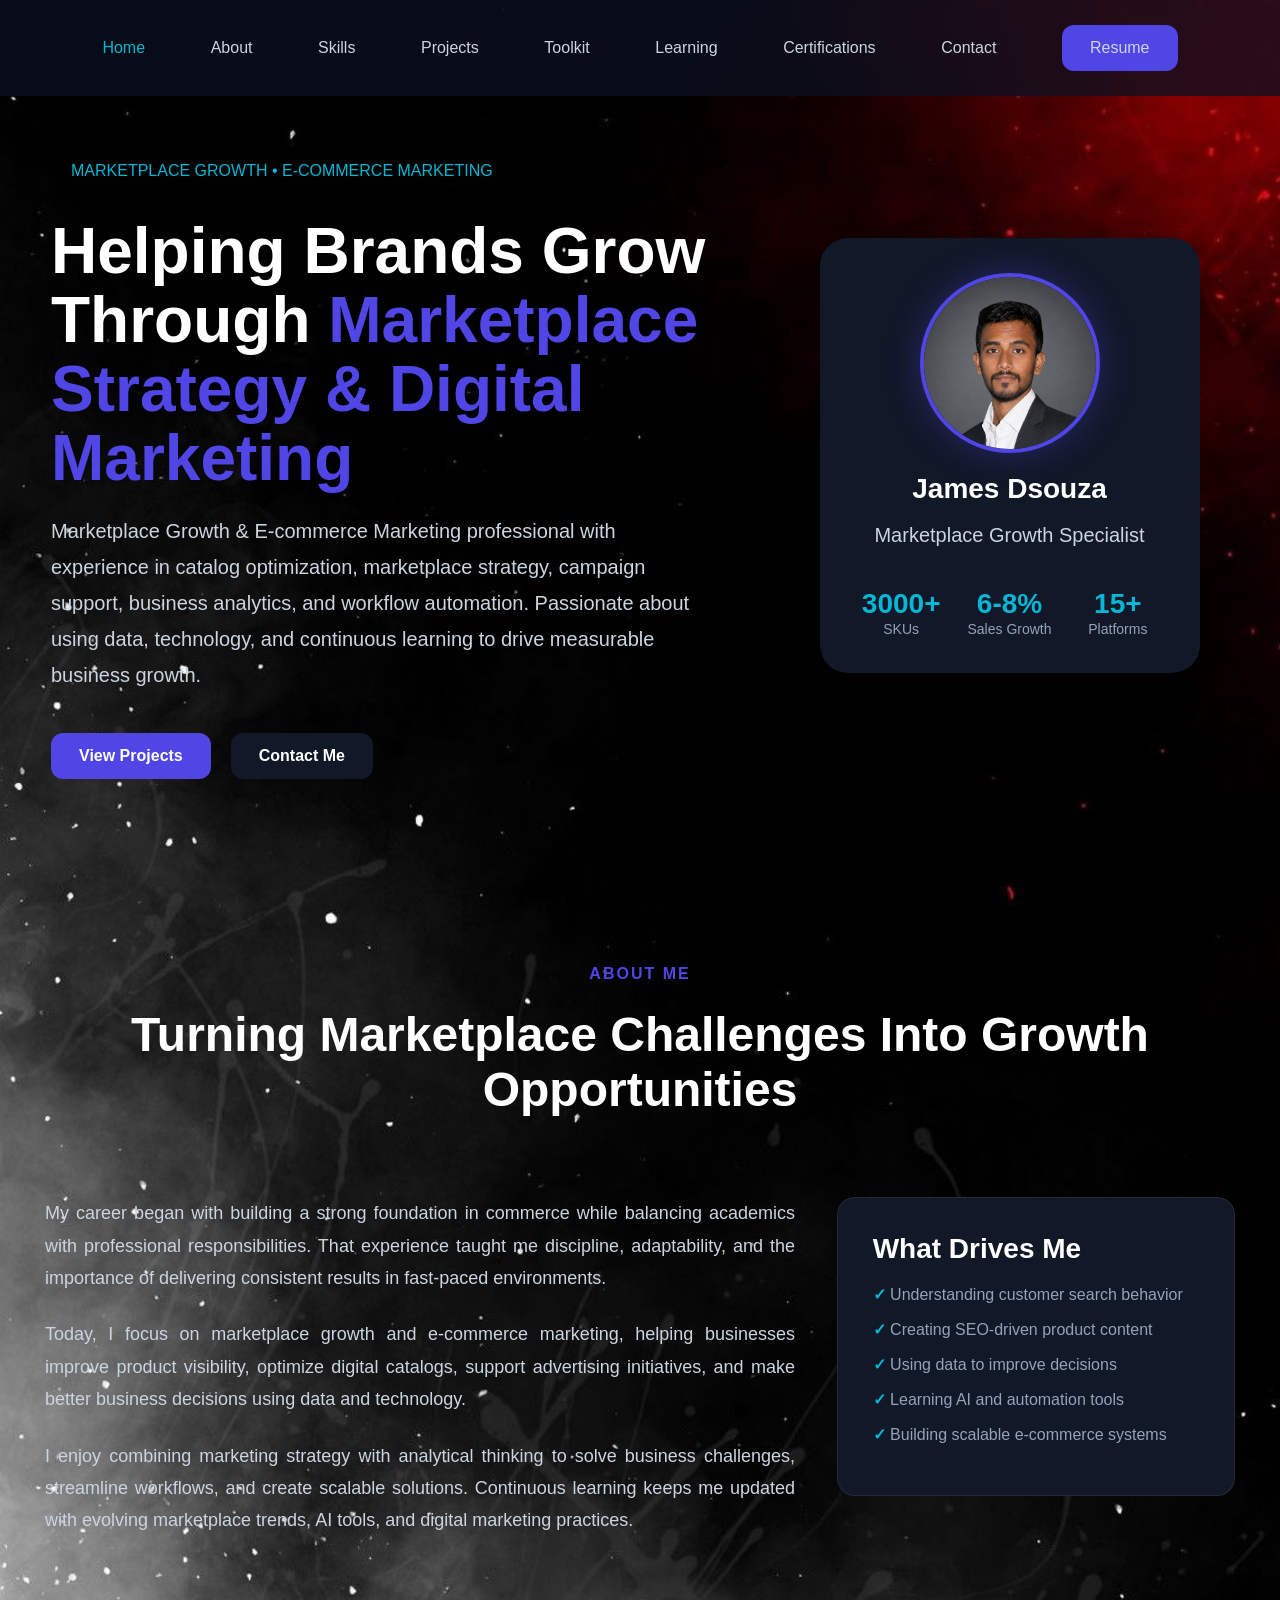
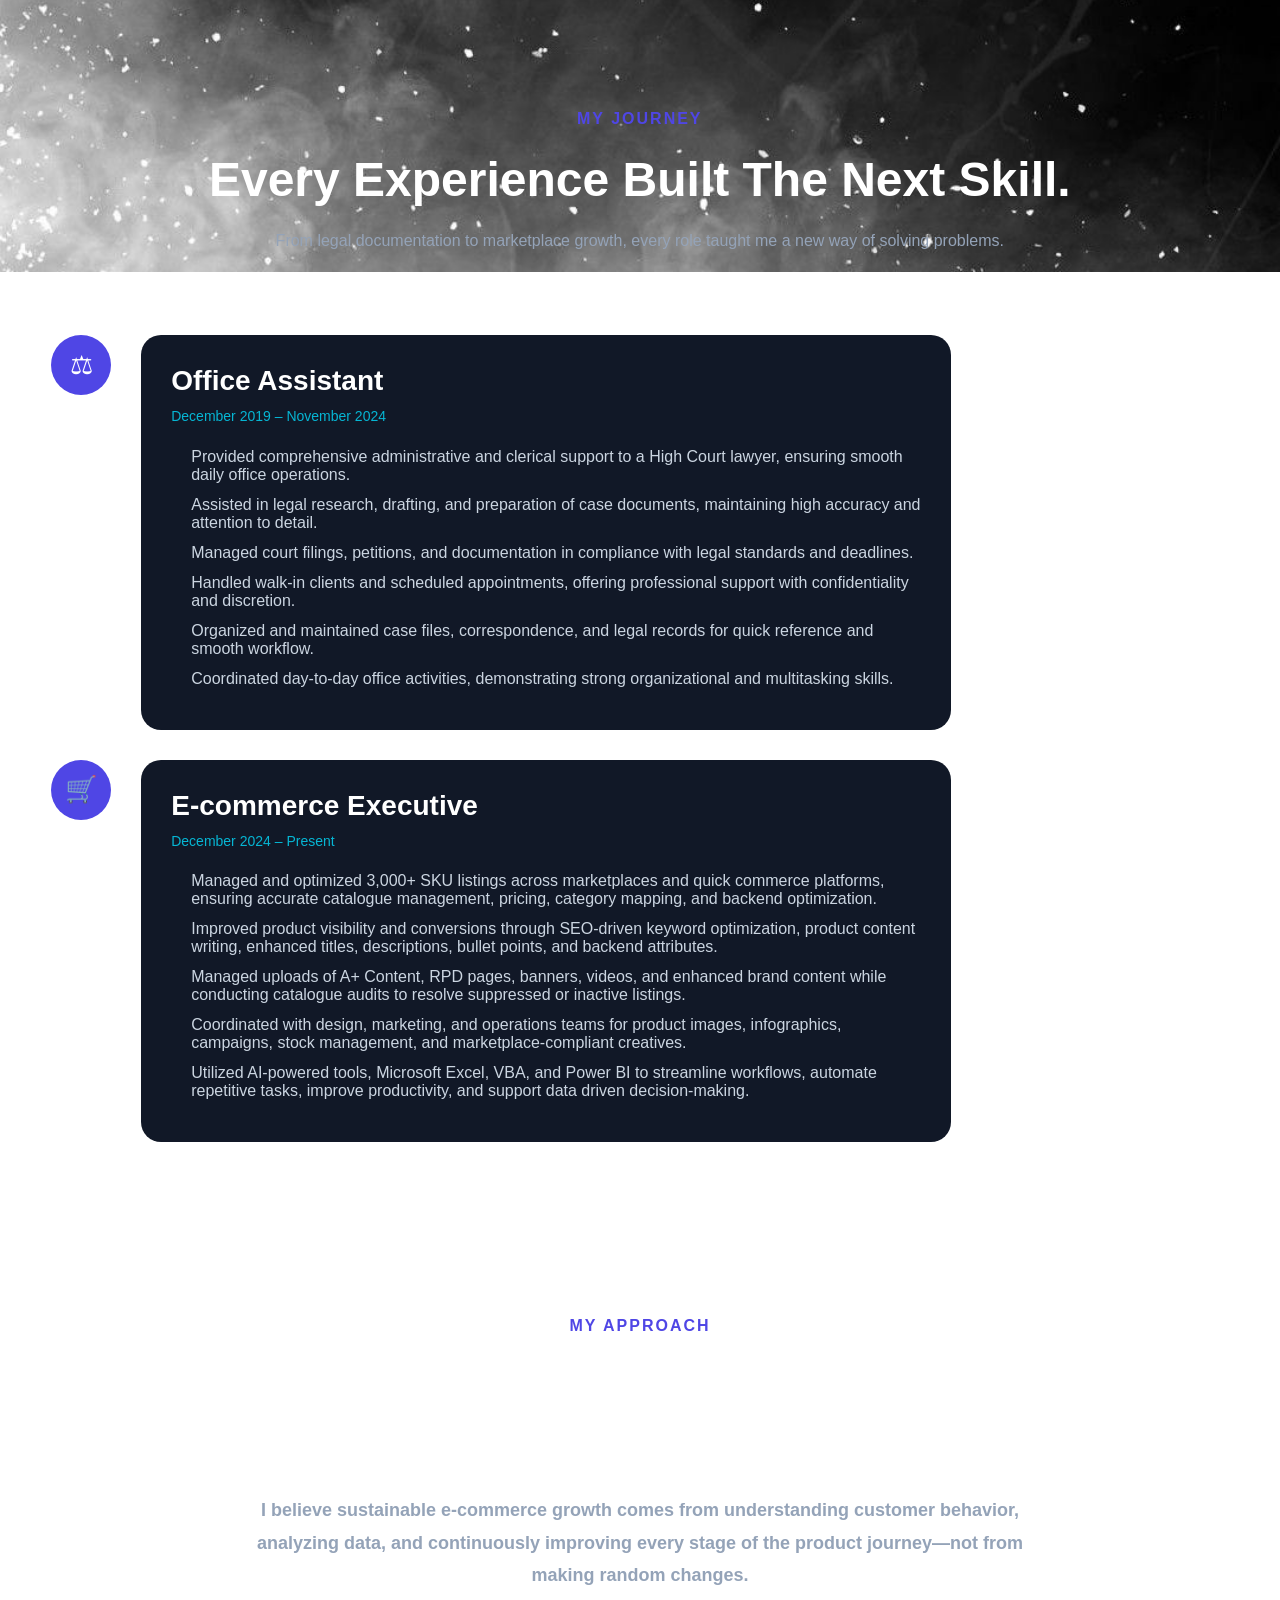
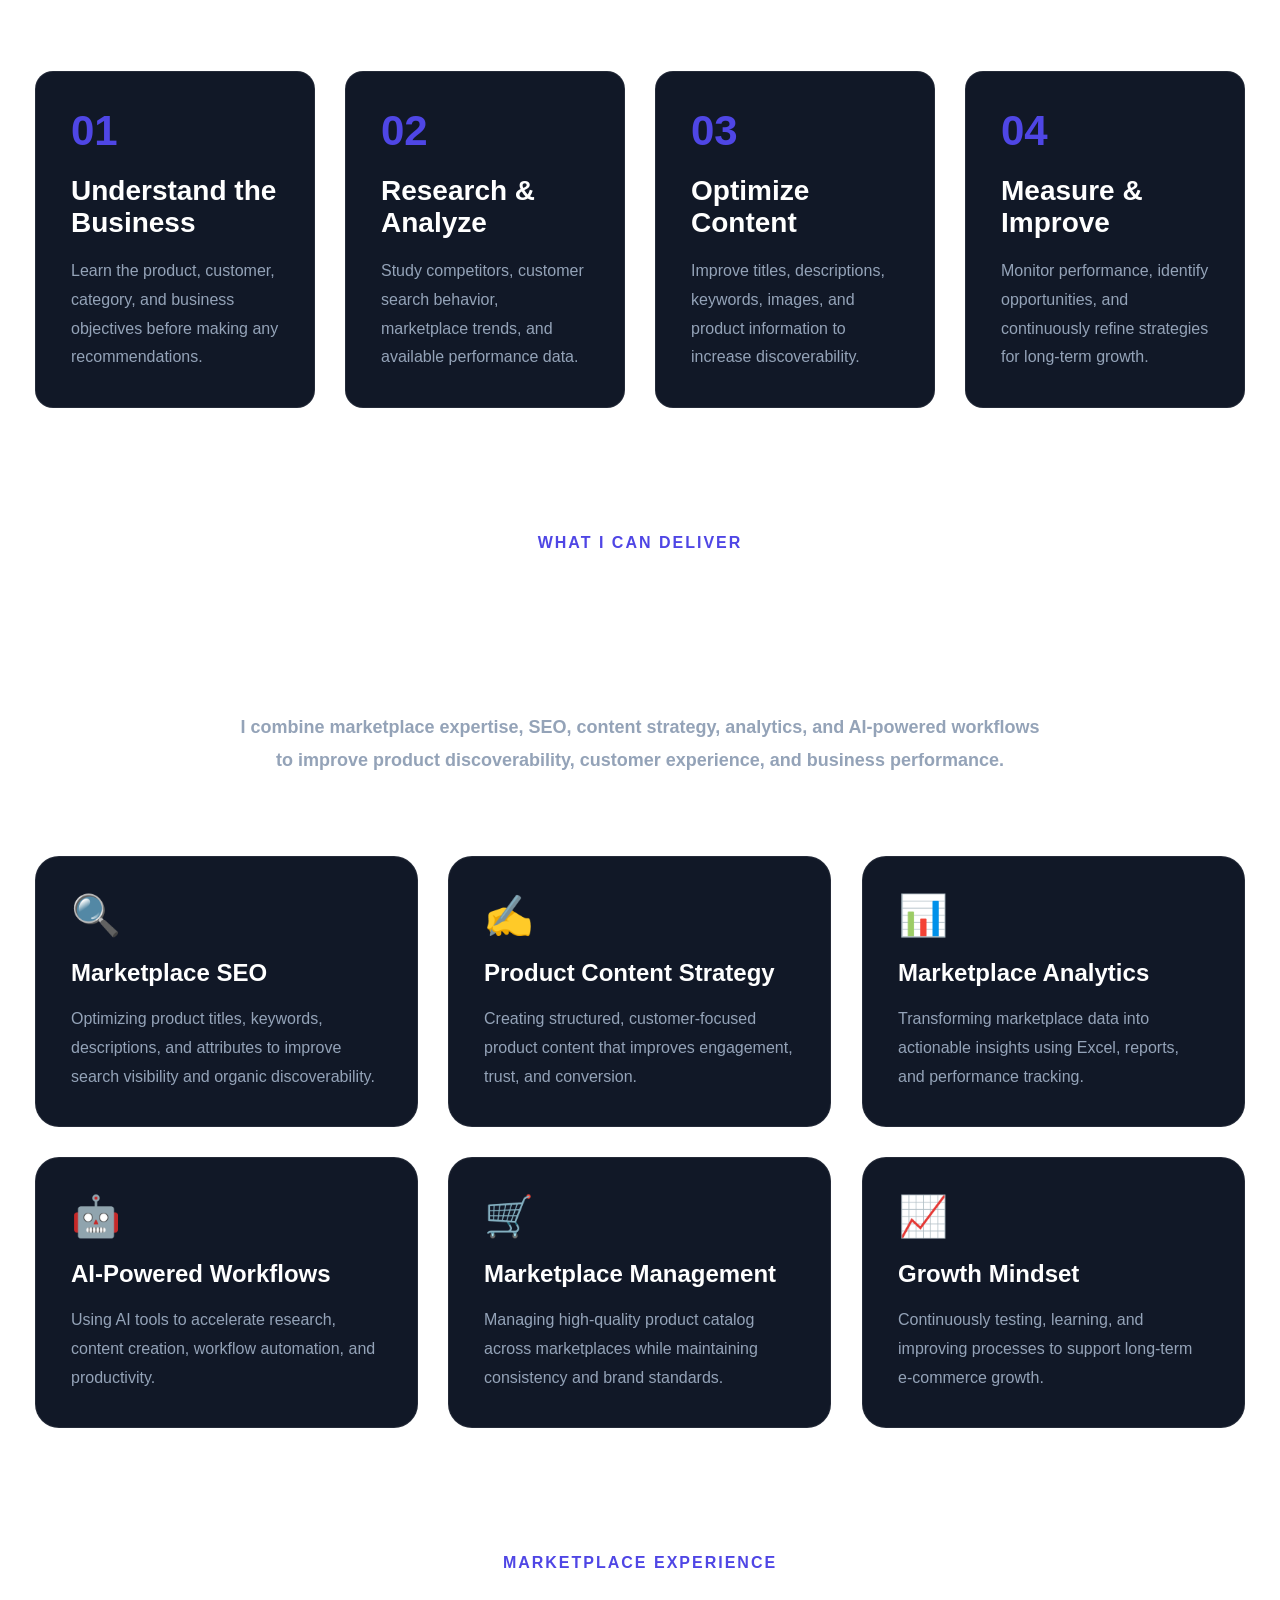
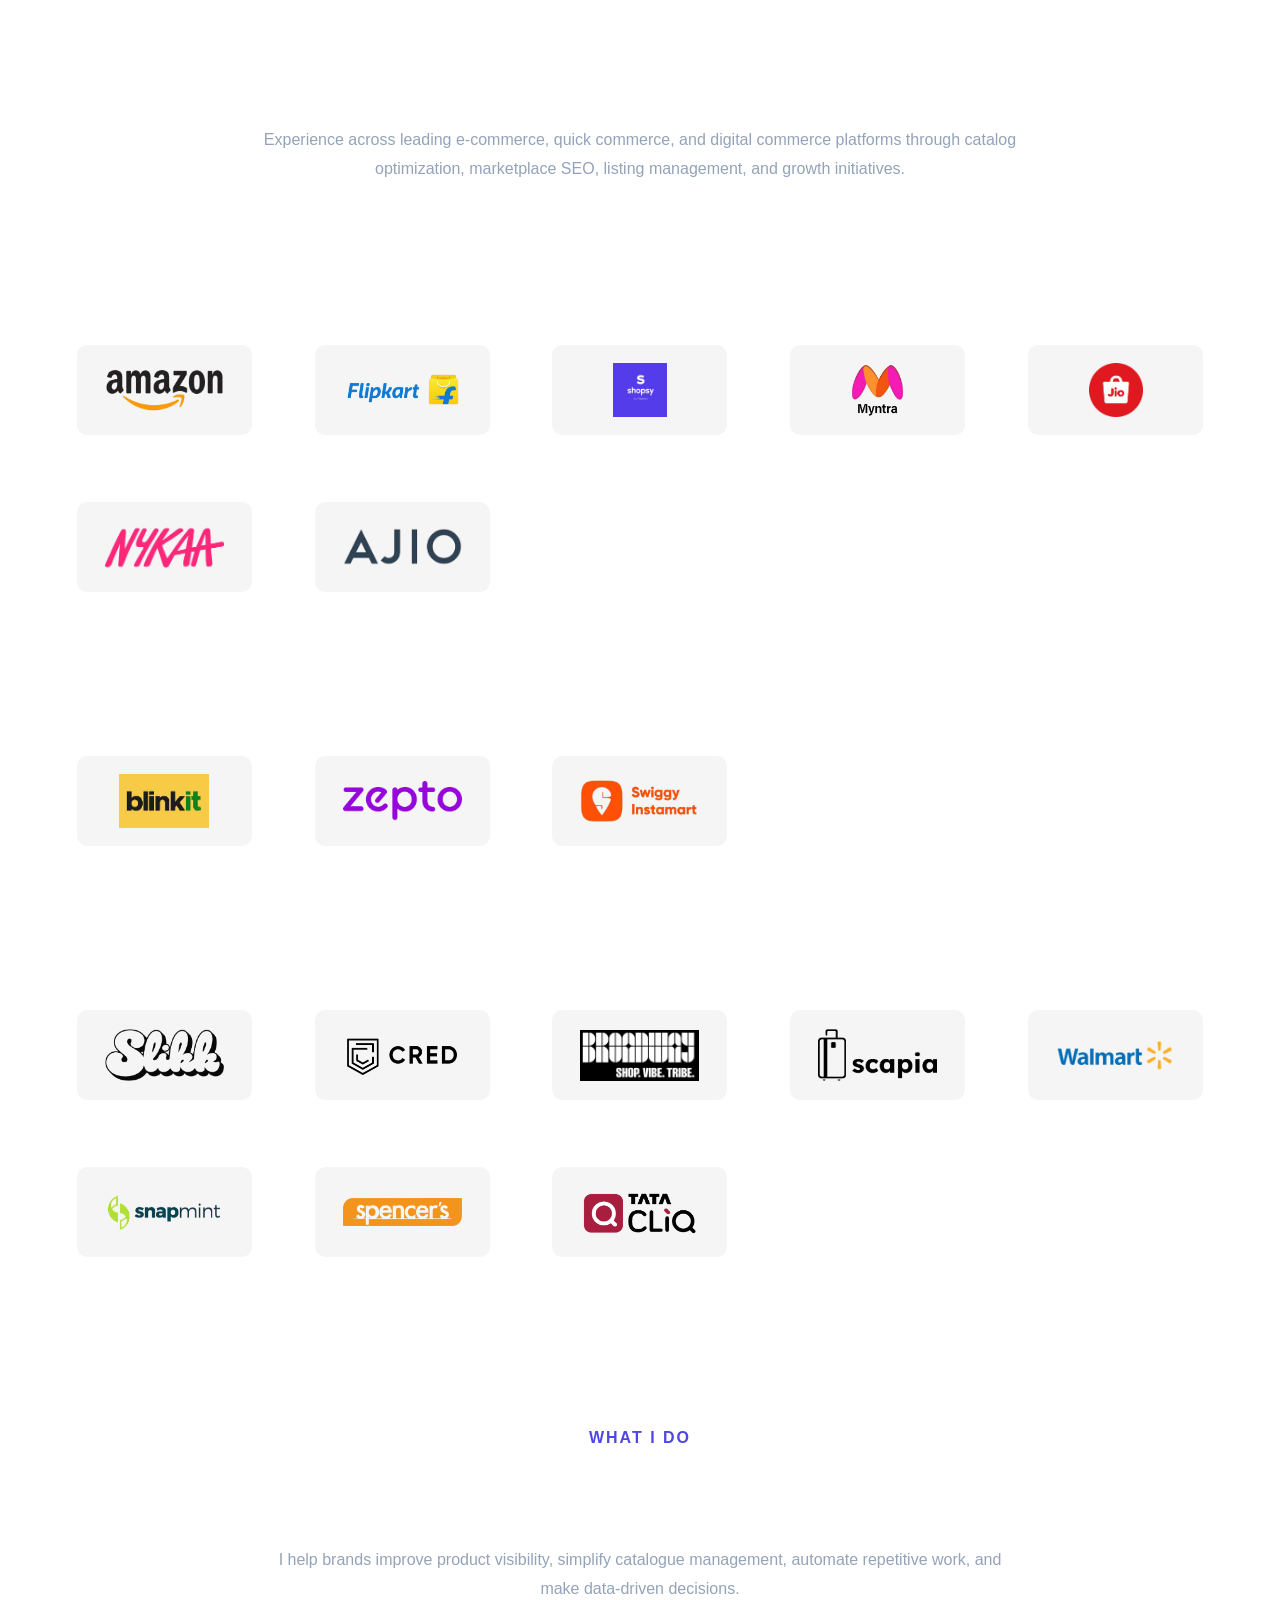
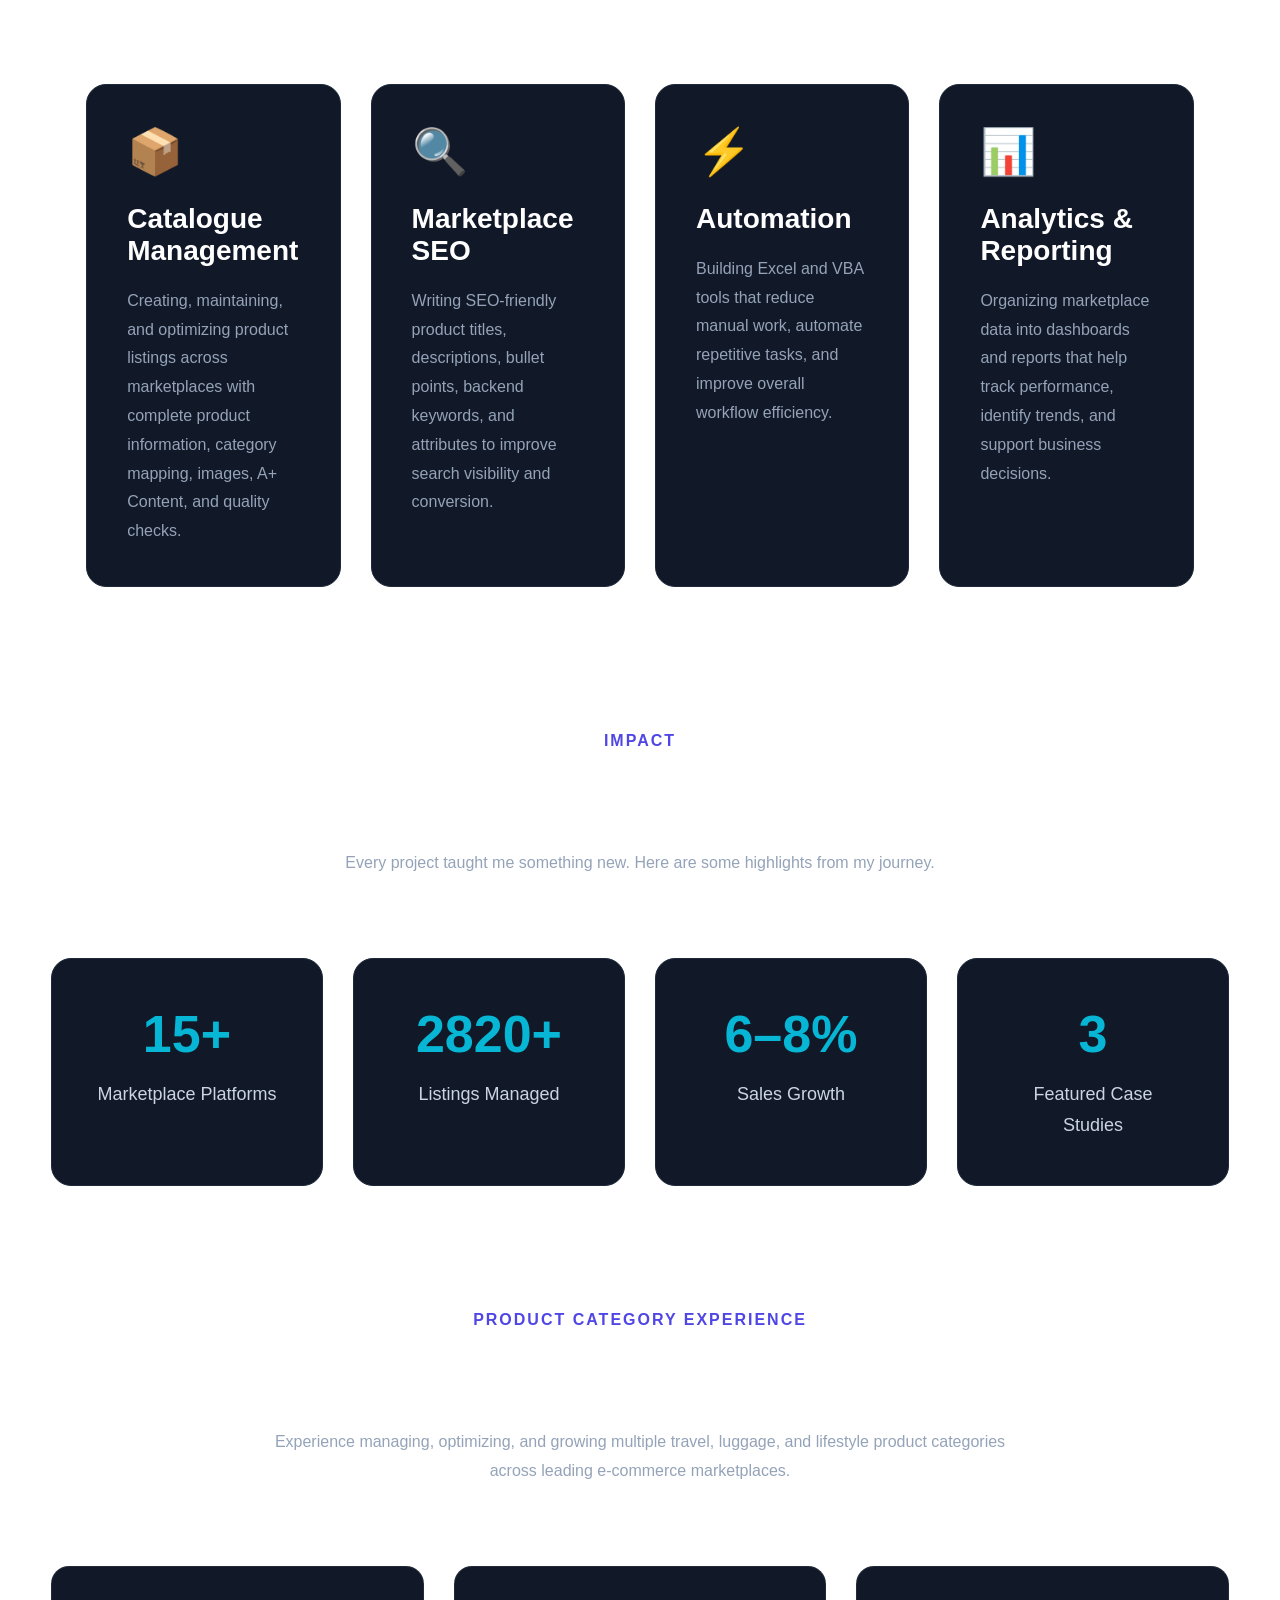
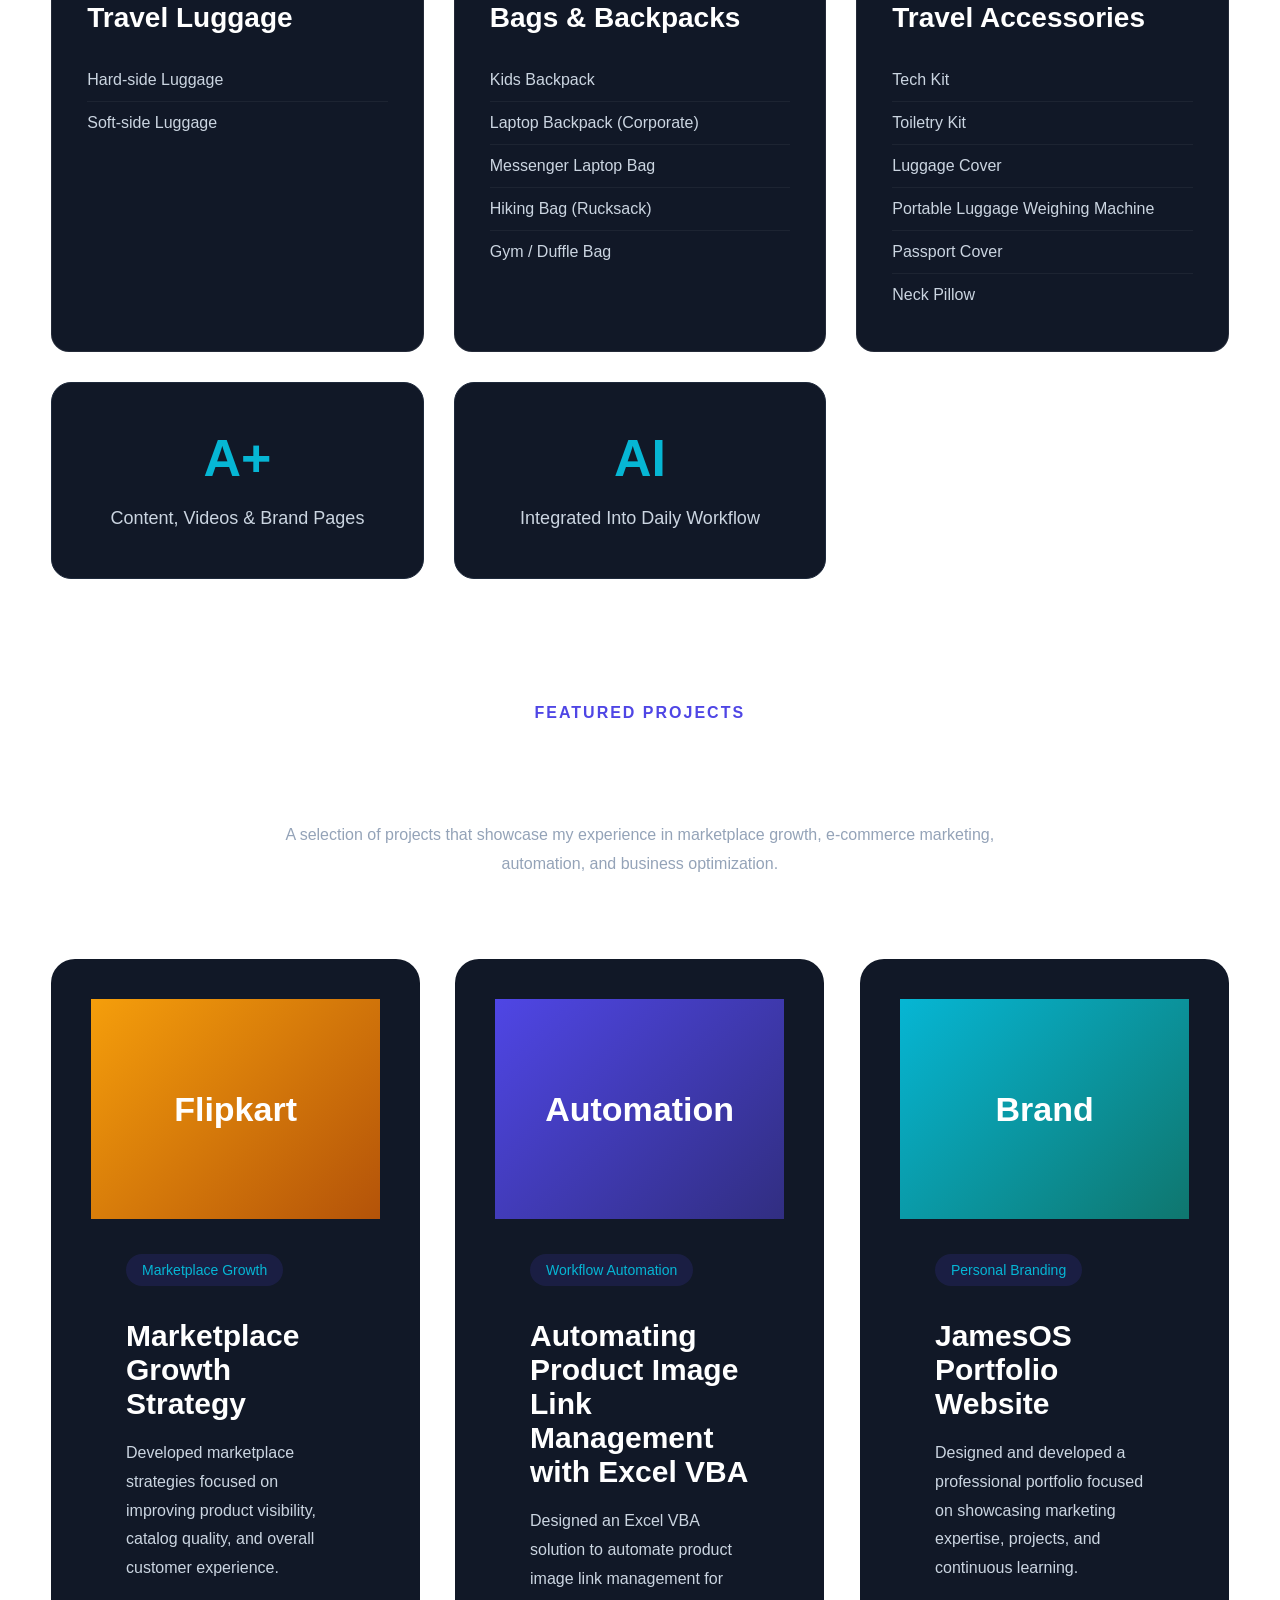
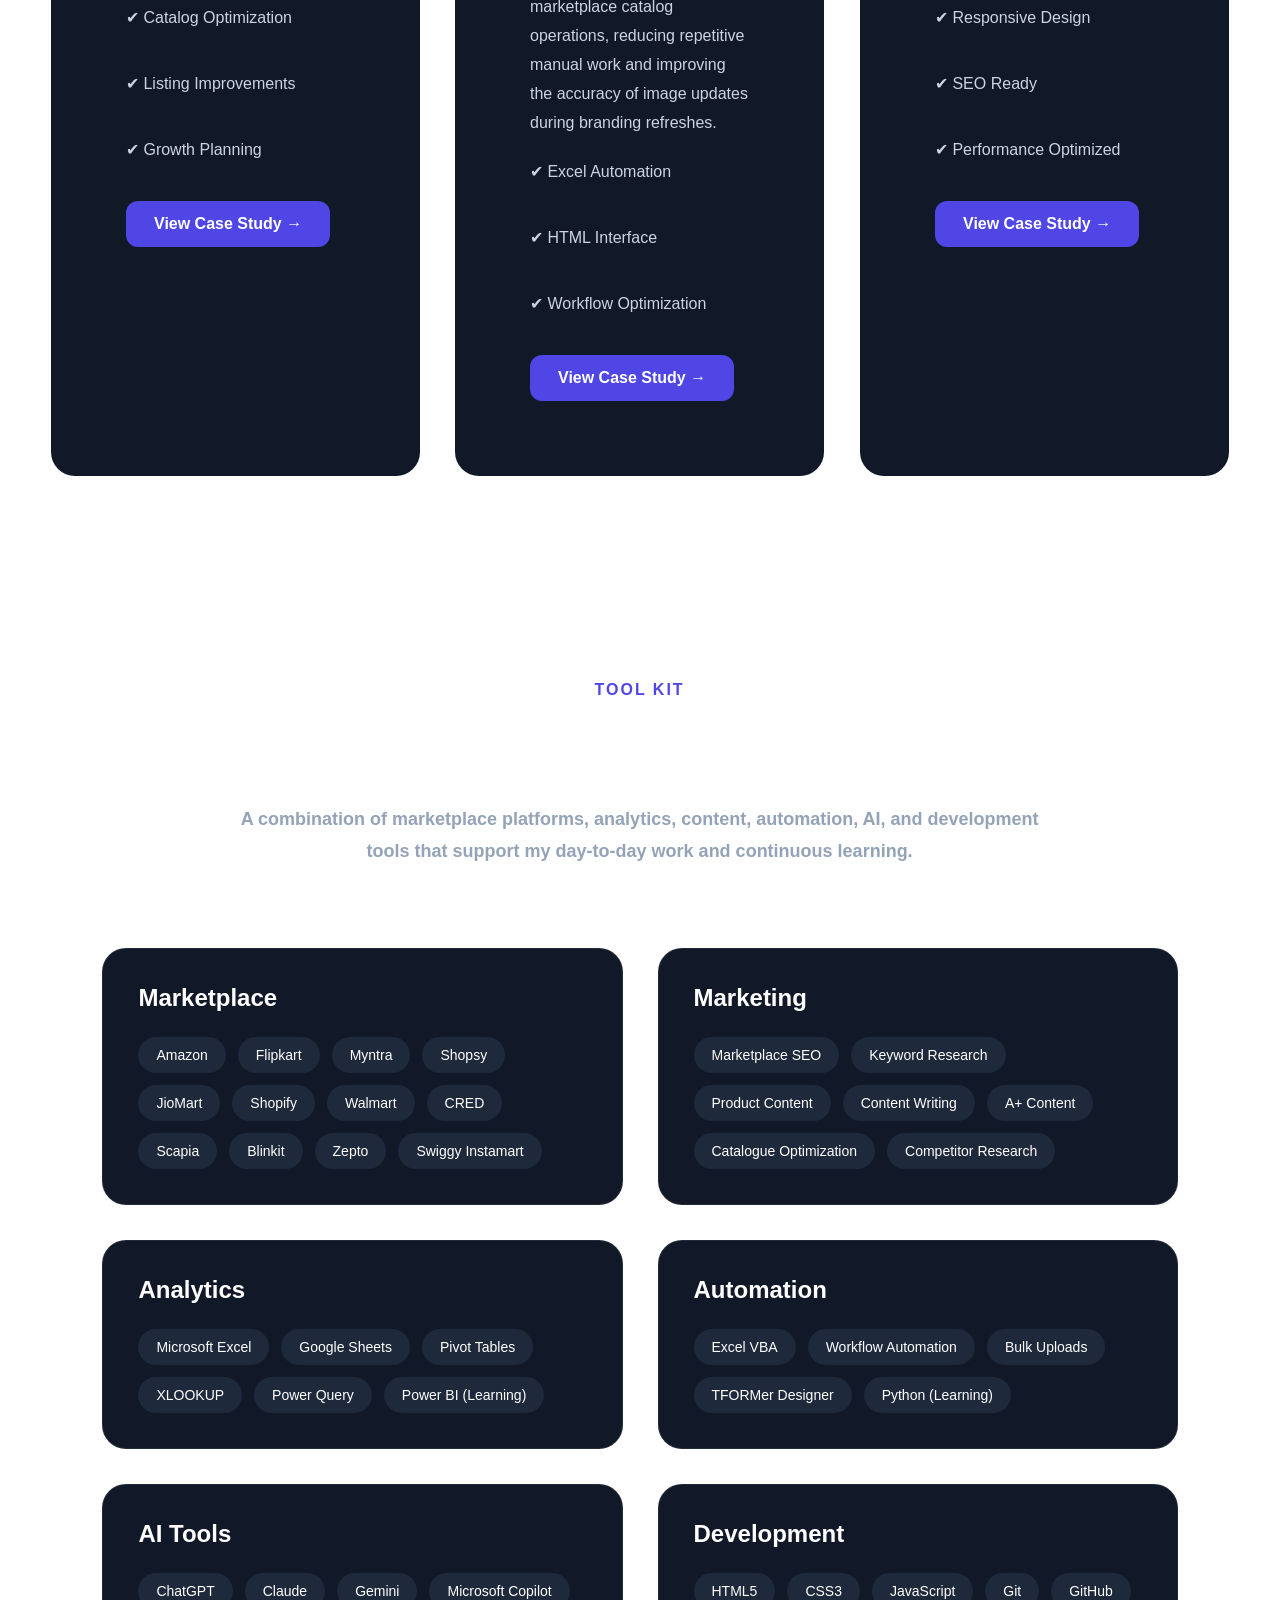
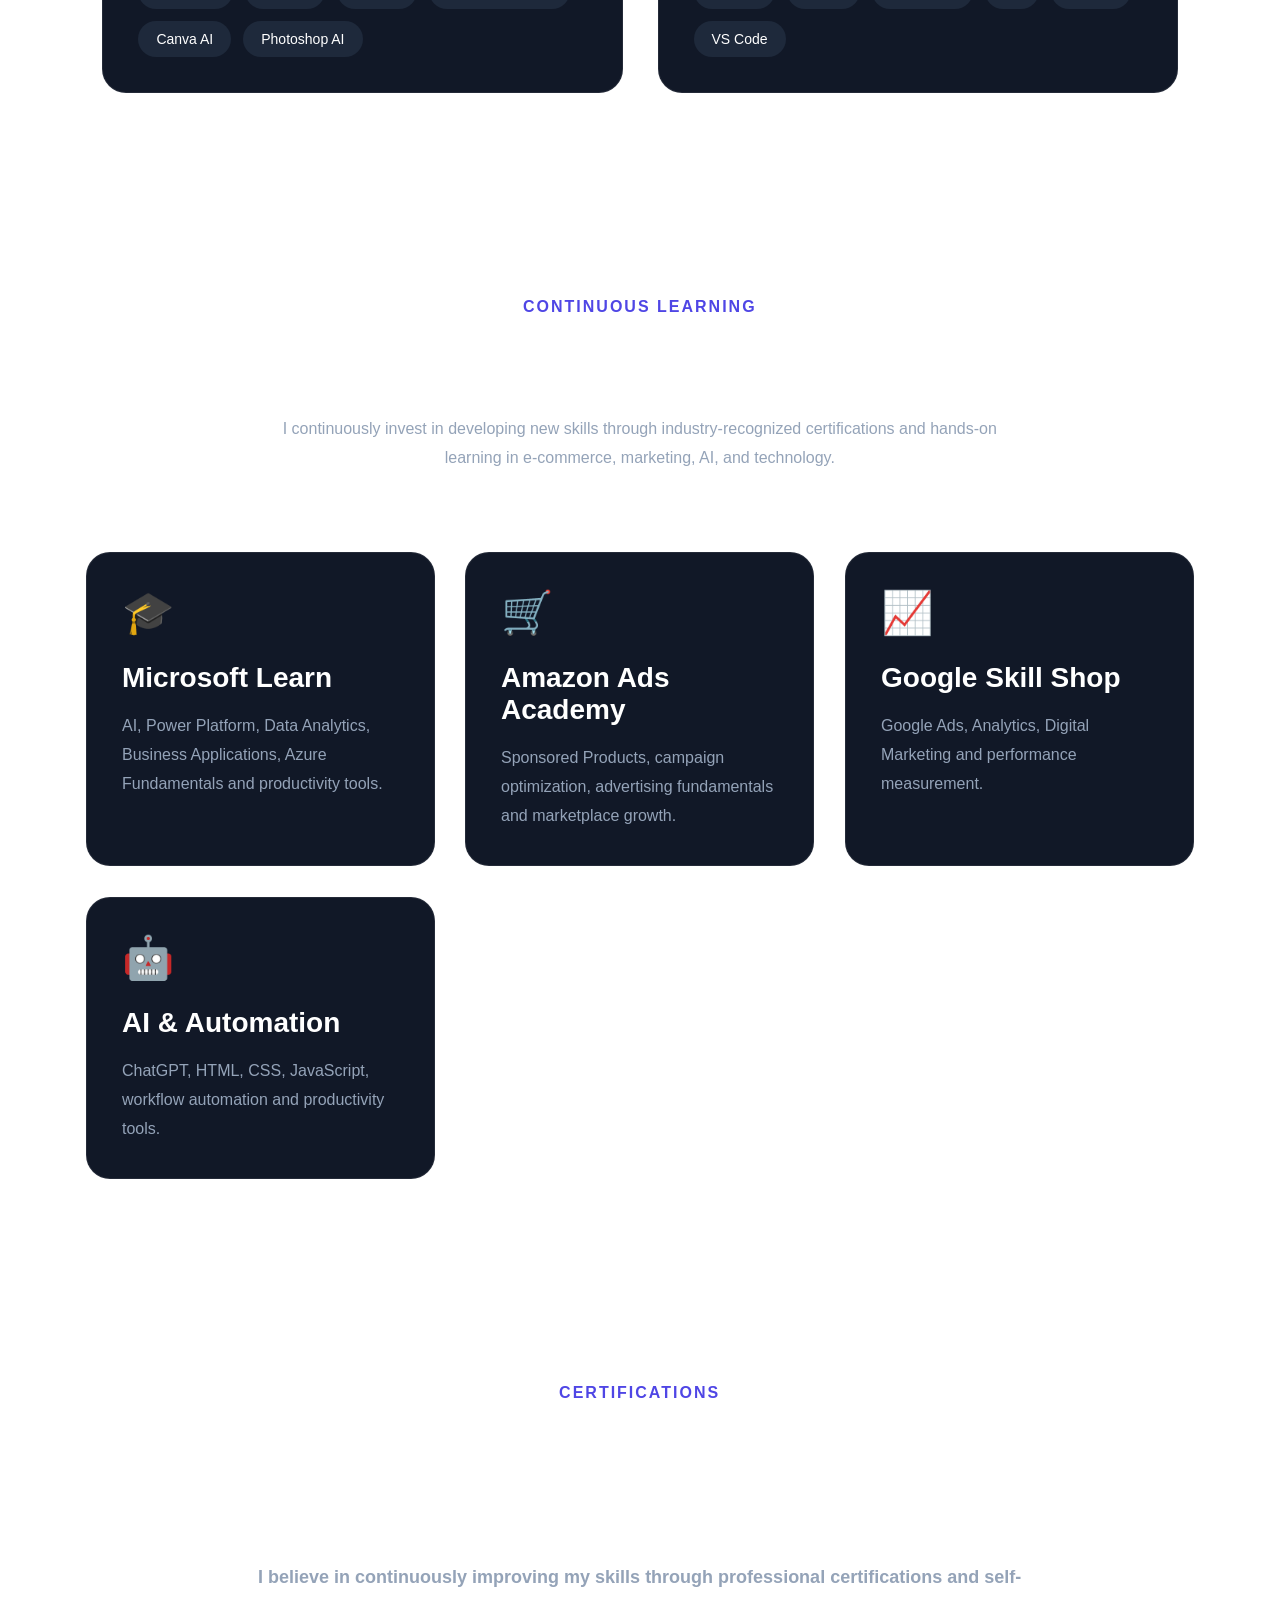
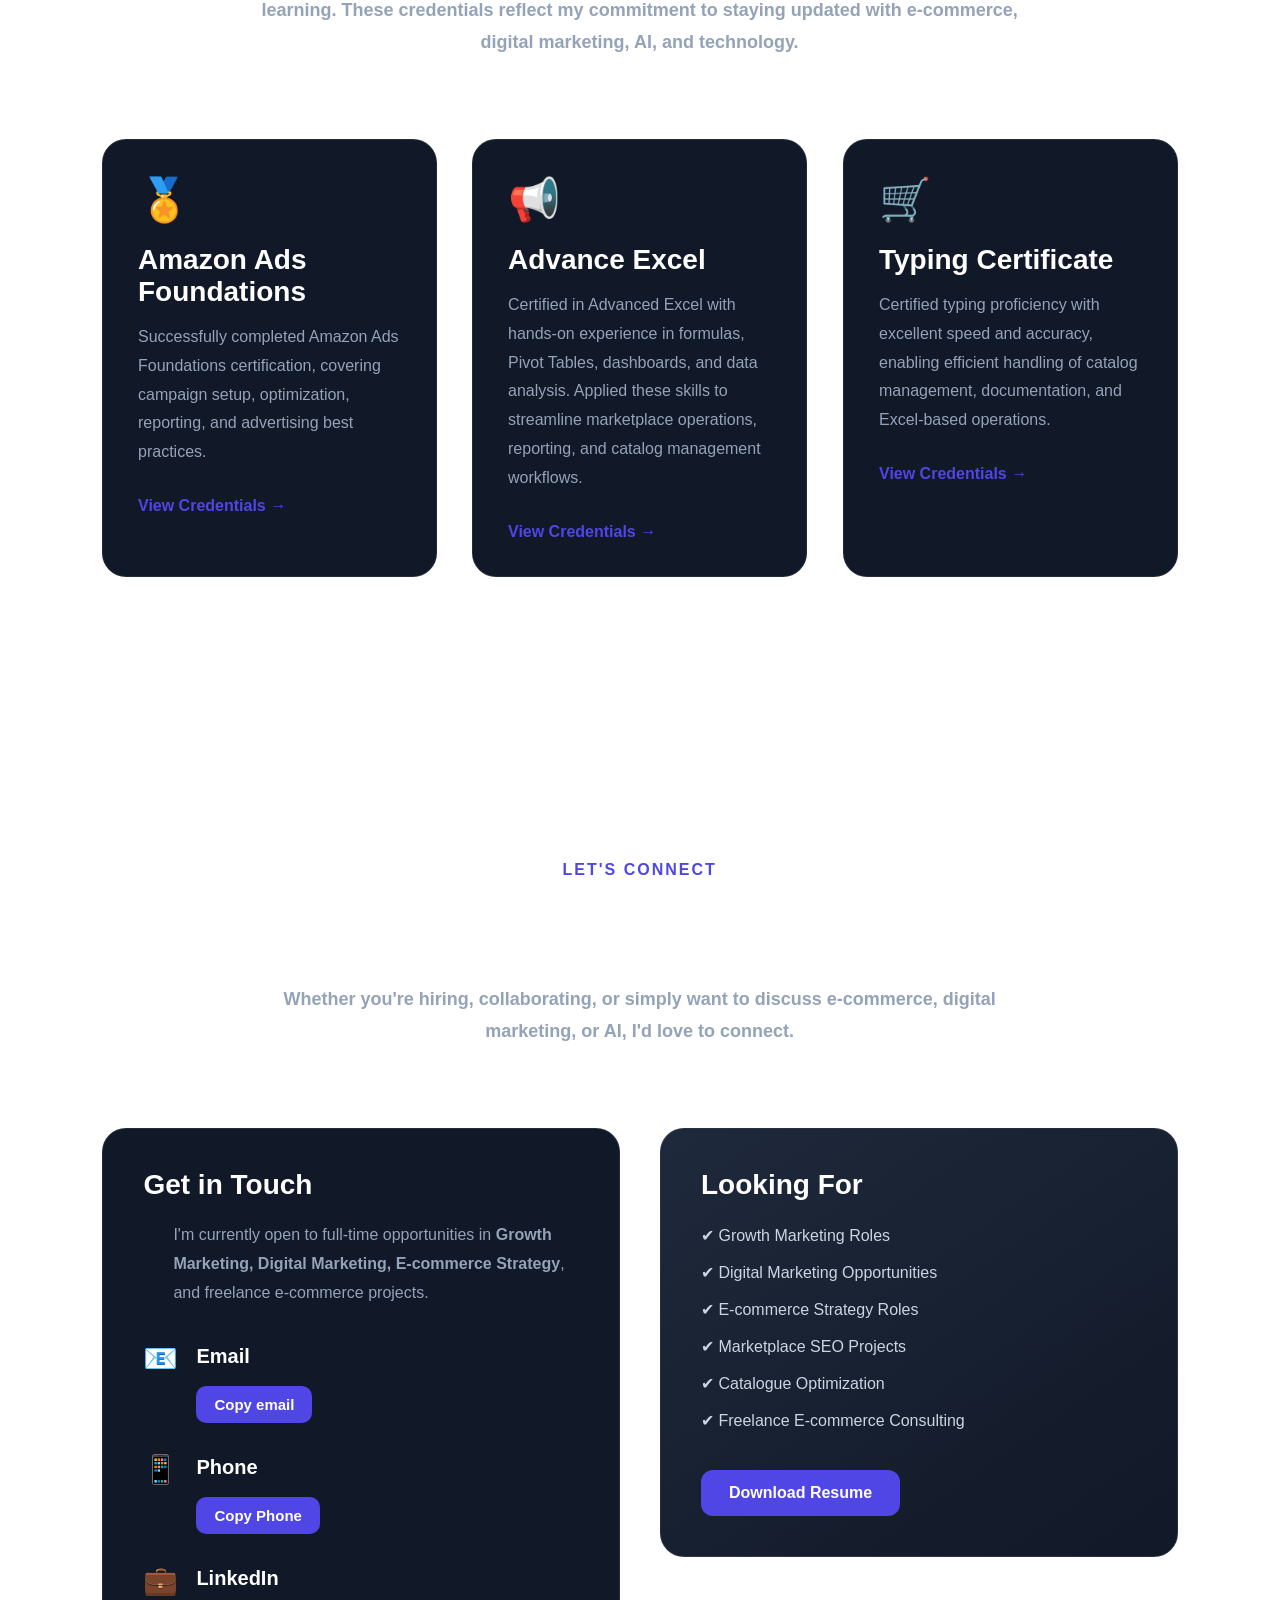
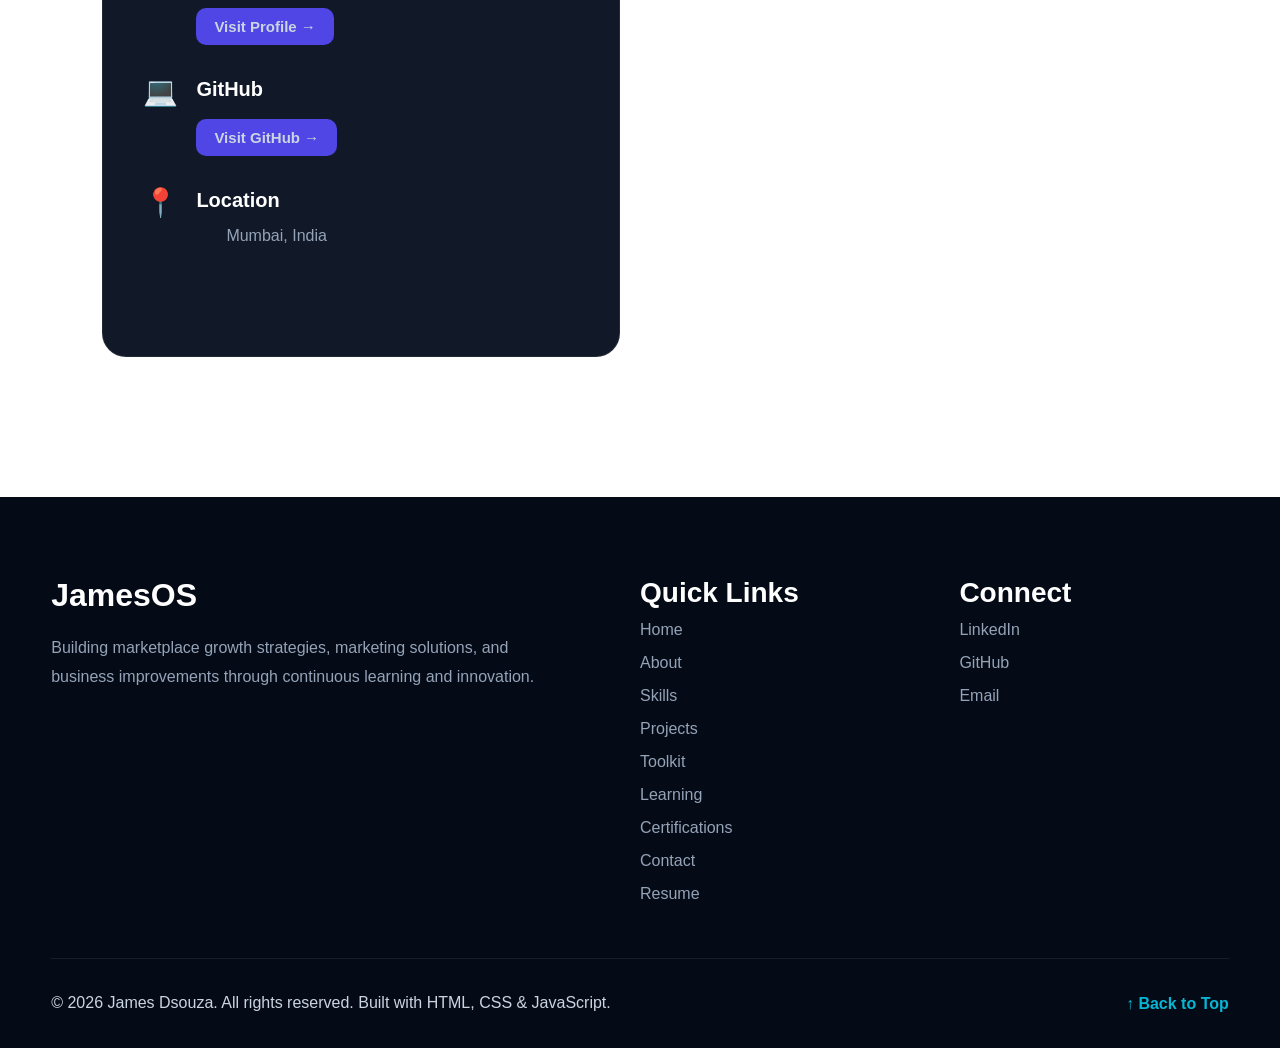
==== commit 10fb1529: "28-08-2026" ====
--- a/index.html
+++ b/index.html
@@ -116,11 +116,14 @@
 ========================================================= -->
 <section id="about" class="about-section">
 <div class="about-section-heading reveal">
-<div class="container">
-        <p class="eyebrow">ABOUT ME</p>
-        <h2>Turning Marketplace Challenges Into Growth Opportunities
-         </h2>
-    </div>
+    <div class="container">
+        <div class="section-title">
+            <p class="eyebrow">ABOUT ME</p>
+            <h2>Turning Marketplace Challenges Into Growth Opportunities
+            </h2>
+        </div>
+    </div>
+</div>
     <div class="about-grid">
         <div class="about-text">
             <p>
@@ -151,20 +154,22 @@
 ========================================================= -->
 <section id="journey" class="journey-section">
 <div class="container">
-    <div class="journey-section-heading reveal">
-        <p>MY JOURNEY</p>
-        <h2>Every Experience Built The Next Skill.</h2>
-        <span>
-            From legal documentation to marketplace growth,
-            every role taught me a new way of solving problems.
-        </span>
+    <div class="section-title">
+        <div class="journey-section-heading reveal">
+            <p>MY JOURNEY</p>
+            <h2>Every Experience Built The Next Skill.</h2>
+            <span>
+                From legal documentation to marketplace growth,
+                every role taught me a new way of solving problems.
+            </span>
+        </div>
     </div>
     <div class="timeline">
         <div class="timeline-item">
             <div class="timeline-circle">⚖</div>
             <div class="timeline-content">
                 <h3>Office Assistant</h3>
-                <small>2019 – 2024</small>
+                <small>December 2019 – November 2024</small>
                 <ul class="timeline-list">
                     <li>Provided comprehensive administrative and clerical support to a High Court lawyer, ensuring smooth daily office operations.
                     </li>
@@ -183,7 +188,7 @@
             <div class="timeline-circle">🛒</div>
             <div class="timeline-content">
                 <h3>E-commerce Executive</h3>
-                <small>2024 – Present</small>
+                <small>December 2024 – Present</small>
                 <ul class="timeline-list">
                     <li>Managed and optimized 3,000+ SKU listings across marketplaces and quick
                     commerce platforms, ensuring accurate catalogue management, pricing, category
@@ -210,15 +215,17 @@
 ========================================================= -->
 <section id="approach" class="approach-section">
     <div class="approach-section-heading reveal">
-    <div class="container">
-        <p class="eyebrow">MY APPROACH</p>
-        <h2>Every Project Starts With Understanding The Business.</h2>
-        <p class="section-description">
-            I believe sustainable e-commerce growth comes from understanding customer
-            behavior, analyzing data, and continuously improving every stage of the
-            product journey—not from making random changes.
-        </p>
-    </div>
+        <div class="container">
+            <div class="section-title">
+                <p class="eyebrow">MY APPROACH</p>
+                <h2>Every Project Starts With Understanding The Business.</h2>
+                <h3 class="section-description">
+                    I believe sustainable e-commerce growth comes from understanding customer
+                    behavior, analyzing data, and continuously improving every stage of the
+                    product journey—not from making random changes.
+                </h3>
+            </div>
+        </div>
     <div class="approach-grid">
         <div class="approach-card reveal">
             <div class="step-number">01</div>
@@ -254,11 +261,13 @@
 <section id="deliverables" class="deliverables-section">
 <div class="deliverables-section-heading reveal">
     <div class="container">
-    <p class="eyebrow">WHAT I CAN DELIVER</p>
-    <h2>Helping Brands Grow Through Better Marketplace Experiences</h2>
-    <p class="section-description">
-        I combine marketplace expertise, SEO, content strategy, analytics, and AI-powered workflows to improve product discoverability, customer experience, and business performance.
-    </p>
+        <div class="section-title">
+            <p class="eyebrow">WHAT I CAN DELIVER</p>
+            <h2>Helping Brands Grow Through Better Marketplace Experiences</h2>
+            <h3 class="section-description">
+                I combine marketplace expertise, SEO, content strategy, analytics, and AI-powered workflows to improve product discoverability, customer experience, and business performance.
+            </h3>
+        </div>
     </div>
 </div>
 <div class="deliverables-grid">
@@ -294,56 +303,238 @@
     </div>
 </div>
 </section>
+<!-- =====================================
+MARKETPLACE EXPERIENCE
+====================================== -->
 <section id="marketplaces" class="marketplaces-section">
+
     <div class="marketplaces-section-heading reveal">
-    <div class="container">
-        <div class="section-title">
-            <p>MARKETPLACE EXPERIENCE</p>
-            <h2>Platforms, product listings and marketplace projects I've worked on.</h2>
-            <span>
-                Experience managing product listings, marketplace operations,
-                catalog optimization, and growth initiatives across leading
-                e-commerce and quick commerce platforms.
-            </span>
-        </div>
-        <!-- E-commerce -->
-        <div class="marketplace-group">
-            <h3>E-commerce Platforms</h3>
-            <div class="marketplace-grid">
-                <div class="marketplace-card">Amazon</div>
-                <div class="marketplace-card">Flipkart</div>
-                <div class="marketplace-card">Shopsy</div>
-                <div class="marketplace-card">Myntra</div>
-                <div class="marketplace-card">JioMart</div>
-                <div class="marketplace-card">Nykaa</div>
-                <div class="marketplace-card">AJIO</div>
-            </div>
-        </div>
-        <!-- Quick Commerce -->
-        <div class="marketplace-group">
-            <h3>Quick Commerce Platforms</h3>
-            <div class="marketplace-grid">
-                <div class="marketplace-card">Blinkit</div>
-                <div class="marketplace-card">Zepto</div>
-                <div class="marketplace-card">Swiggy Instamart</div>
-            </div>
-        </div>
-        <!-- Other Platforms -->
-        <div class="marketplace-group">
-            <h3>Other Platforms</h3>
-            <div class="marketplace-grid">
-                <div class="marketplace-card">Slikk</div>
-                <div class="marketplace-card">CRED</div>
-                <div class="marketplace-card">Broadway</div>
-                <div class="marketplace-card">Scapia</div>
-                <div class="marketplace-card">Walmart</div>
-                <div class="marketplace-card">Snapmint</div>
-                <div class="marketplace-card">Spencer's</div>
-                <div class="marketplace-card">Tata CLiQ</div>
-            </div>
-        </div>
-    </div>
-    </div>
+
+        <div class="container">
+
+            <div class="section-title">
+                <p>MARKETPLACE EXPERIENCE</p>
+
+                <h2>
+                    Platforms, product listings and marketplace projects
+                    I've worked on.
+                </h2>
+
+                <span>
+                    Experience across leading e-commerce, quick commerce,
+                    and digital commerce platforms through catalog
+                    optimization, marketplace SEO, listing management,
+                    and growth initiatives.
+                </span>
+            </div>
+
+
+            <!-- =====================================
+            E-COMMERCE PLATFORMS
+            ====================================== -->
+            <div class="marketplace-group">
+
+                <h3>E-commerce Platforms</h3>
+
+                <div class="marketplace-grid">
+
+                    <div class="marketplace-card">
+                        <div class="marketplace-logo">
+                        <img src="assets/images/marketplaces/amazon.png"
+                            alt="Amazon"
+                        >
+                        </div>
+                    </div>
+
+                    <div class="marketplace-card">
+                        <div class="marketplace-logo">
+                        <img
+                            src="assets/images/marketplaces/flipkart.png"
+                            alt="Flipkart"
+                        >
+                        </div>
+                    </div>
+
+                    <div class="marketplace-card">
+                        <div class="marketplace-logo">
+                        <img
+                            src="assets/images/marketplaces/shopsy.png"
+                            alt="Shopsy"
+                        >
+                        </div>
+                    </div>
+
+                    <div class="marketplace-card">
+                        <div class="marketplace-logo">
+                        <img
+                            src="assets/images/marketplaces/myntra.png"
+                            alt="Myntra"
+                        >
+                        </div>
+                    </div>
+
+                    <div class="marketplace-card">
+                        <div class="marketplace-logo">
+                        <img
+                            src="assets/images/marketplaces/jiomart.png"
+                            alt="JioMart"
+                        >
+                        </div>
+                    </div>
+
+                    <div class="marketplace-card">
+                        <div class="marketplace-logo">
+                        <img
+                            src="assets/images/marketplaces/nykaa.png"
+                            alt="Nykaa"
+                        >
+                        </div>
+                    </div>
+
+                    <div class="marketplace-card">
+                        <div class="marketplace-logo">
+                        <img
+                            src="assets/images/marketplaces/ajio.png"
+                            alt="AJIO"
+                        >
+                        </div>
+                    </div>
+
+                </div>
+
+            </div>
+
+
+            <!-- =====================================
+            QUICK COMMERCE PLATFORMS
+            ====================================== -->
+            <div class="marketplace-group">
+
+                <h3>Quick Commerce Platforms</h3>
+
+                <div class="marketplace-grid">
+
+                    <div class="marketplace-card">
+                        <div class="marketplace-logo">
+                        <img
+                            src="assets/images/marketplaces/blinkit.png"
+                            alt="Blinkit"
+                        >
+                        </div>
+                    </div>
+
+                    <div class="marketplace-card">
+                        <div class="marketplace-logo">
+                        <img
+                            src="assets/images/marketplaces/zepto.png"
+                            alt="Zepto"
+                        >
+                        </div>
+                    </div>
+
+                    <div class="marketplace-card">
+                        <div class="marketplace-logo">
+                        <img
+                            src="assets/images/marketplaces/instamart.png"
+                            alt="Swiggy Instamart"
+                        >
+                        </div>
+                    </div>
+
+                </div>
+
+            </div>
+
+
+            <!-- =====================================
+            OTHER DIGITAL COMMERCE PLATFORMS
+            ====================================== -->
+            <div class="marketplace-group">
+
+                <h3>Other Platforms</h3>
+
+                <div class="marketplace-grid">
+
+                    <div class="marketplace-card">
+                        <div class="marketplace-logo">
+                        <img
+                            src="assets/images/marketplaces/slikk.png"
+                            alt="Slikk"
+                        >
+                        </div>
+                    </div>
+
+                    <div class="marketplace-card">
+                        <div class="marketplace-logo">
+                        <img
+                            src="assets/images/marketplaces/cred.png"
+                            alt="CRED"
+                        >
+                        </div>
+                    </div>
+
+                    <div class="marketplace-card">
+                        <div class="marketplace-logo">
+                        <img
+                            src="assets/images/marketplaces/broadway.png"
+                            alt="Broadway"
+                        >
+                        </div>
+                    </div>
+
+                    <div class="marketplace-card">
+                        <div class="marketplace-logo">
+                        <img
+                            src="assets/images/marketplaces/scapia.png"
+                            alt="Scapia"
+                        >
+                        </div>
+                    </div>
+
+                    <div class="marketplace-card">
+                        <div class="marketplace-logo">
+                        <img
+                            src="assets/images/marketplaces/walmart.png"
+                            alt="Walmart"
+                        >
+                        </div>
+                    </div>
+
+                    <div class="marketplace-card">
+                        <div class="marketplace-logo">
+                        <img
+                            src="assets/images/marketplaces/snapmint.png"
+                            alt="Snapmint"
+                        >
+                        </div>
+                    </div>
+
+                    <div class="marketplace-card">
+                        <div class="marketplace-logo">
+                        <img
+                            src="assets/images/marketplaces/spencers.png"
+                            alt="Spencer's"
+                        >
+                        </div>
+                    </div>
+
+                    <div class="marketplace-card">
+                        <div class="marketplace-logo">
+                        <img
+                            src="assets/images/marketplaces/tatacliq.png"
+                            alt="Tata CLiQ"
+                        >
+                        </div>
+                    </div>
+
+                </div>
+
+            </div>
+
+        </div>
+
+    </div>
+
 </section>
 <!-- =========================
      HOW I CREATE VALUE
@@ -571,11 +762,13 @@
 ========================================================= -->
 <section id="toolkit" class="toolkit-section">
     <div class="toolkit-section-heading reveal">
-        <p class="eyebrow">TOOL KIT</p>
-        <h2>Platforms & Technologies I Work With</h2>
-        <p class="section-description">
-            A combination of marketplace platforms, analytics, content, automation, AI, and development tools that support my day-to-day work and continuous learning.
-        </p>
+        <div class="section-title">
+            <p class="eyebrow">TOOL KIT</p>
+            <h2>Platforms & Technologies I Work With</h2>
+            <h3 class="section-description">
+                A combination of marketplace platforms, analytics, content, automation, AI, and development tools that support my day-to-day work and continuous learning.
+            </h3>
+        </div>
     </div>
     <div class="toolkit-wrapper">
         <!-- Marketplace -->
@@ -709,11 +902,13 @@
 =========================== -->
 <section id="certifications" class="certifications-section">
     <div class="certifications-section-heading reveal">
-        <p class="eyebrow">CERTIFICATIONS</p>
-        <h2>Continuous Learning Through Industry Certifications</h2>
-        <p class="section-description">
-            I believe in continuously improving my skills through professional certifications and self-learning. These credentials reflect my commitment to staying updated with e-commerce, digital marketing, AI, and technology.
-        </p>
+        <div class="section-title">
+            <p class="eyebrow">CERTIFICATIONS</p>
+            <h2>Continuous Learning Through Industry Certifications</h2>
+            <h3 class="section-description">
+                I believe in continuously improving my skills through professional certifications and self-learning. These credentials reflect my commitment to staying updated with e-commerce, digital marketing, AI, and technology.
+            </h3>
+        </div>
     </div>
     <div class="certificate-grid">
         <div class="certificate-card reveal">
@@ -758,11 +953,13 @@
 =========================== -->
 <section id="contact" class="contact-section">
     <div class="contact-section-heading reveal">
-        <p class="eyebrow">LET'S CONNECT</p>
-        <h2>Let's Build Something Great Together</h2>
-        <p class="section-description">
-            Whether you're hiring, collaborating, or simply want to discuss e-commerce, digital marketing, or AI, I'd love to connect.
-        </p>
+        <div class="section-title">
+            <p class="eyebrow">LET'S CONNECT</p>
+            <h2>Let's Build Something Great Together</h2>
+            <h3 class="section-description">
+                Whether you're hiring, collaborating, or simply want to discuss e-commerce, digital marketing, or AI, I'd love to connect.
+            </h3>
+        </div>
     </div>
     <div class="contact-wrapper">
         <!-- Left Side -->
--- a/css/components.css
+++ b/css/components.css
@@ -757,17 +757,206 @@
     border:1px solid var(--border);
 }
 
-.marketplace-card{
-    background:var(--surface);
-    border:1px solid var(--border);
-    border-radius:18px;
-    padding:22px;
-    text-align:center;
-    font-weight:600;
-    transition:.3s;
-}
-
 .back-to-top{
     color:var(--secondary);
     font-weight:600;
 }
+/* =====================================
+MARKETPLACE LOGO CARD SYSTEM
+====================================== */
+
+.marketplace-grid {
+    display: grid;
+    grid-template-columns: repeat(5, minmax(0, 1fr));
+    gap: 12px;
+    margin-top: 22px;
+}
+
+.marketplace-card {
+    min-height: 145px;
+    padding: 10px 8px;
+
+    display: flex;
+    flex-direction: column;
+    align-items: center;
+    justify-content: center;
+
+    gap: 8px;
+
+    border: 1px solid var(--border-color);
+    border-radius: 14px;
+
+    background: var(--card-background);
+
+    transition:
+        transform 0.3s ease,
+        box-shadow 0.3s ease,
+        border-color 0.3s ease;
+}
+
+
+.marketplace-card img {
+    width: 140px;
+    height: 70px;
+
+    padding: 12px 18px;
+
+    object-fit: contain;
+
+    display: block;
+
+    background: #fffefe00;
+
+    border-radius: 12px;
+
+    box-sizing: border-box;
+
+    transition: transform 0.3s ease;
+}
+
+.marketplace-card:hover {
+    transform: translateY(-5px);
+
+    border-color: var(--accent-color);
+
+    box-shadow:
+        0 10px 30px rgba(0, 0, 0, 0.08);
+}
+
+.marketplace-card:hover img {
+    transform: scale(1.05);
+}
+/* =====================================
+MARKETPLACE LOGO TILE
+====================================== */
+
+.marketplace-logo {
+    width: 175px;
+    height: 90px;
+
+    display: flex;
+    align-items: center;
+    justify-content: center;
+
+    padding: 6px 10px;
+
+    background: #f5f5f5;
+    border-radius: 10px;
+
+    box-sizing: border-box;
+    overflow: hidden;
+}
+
+
+/* =====================================
+TRANSPARENT LOGO DISPLAY
+====================================== */
+
+.marketplace-logo img {
+    width: 100%;
+    height: 100%;
+
+    object-fit: contain;
+
+    display: block;
+
+    transition: transform 0.3s ease;
+}
+
+/* =====================================
+WHITE LOGO TILE
+====================================== */
+
+.marketplace-logo.logo-dark {
+    background: #202020;
+}
+
+
+/* =====================================
+MARKETPLACE NAME
+====================================== */
+
+.marketplace-card span {
+    font-size: 14px;
+    font-weight: 600;
+
+    text-align: center;
+    line-height: 1.3;
+}
+
+
+/* =====================================
+MARKETPLACE HOVER
+====================================== */
+
+.marketplace-card:hover {
+    transform: translateY(-4px);
+
+    border-color: var(--accent-color);
+
+    box-shadow:
+        0 8px 20px rgba(0, 0, 0, 0.08);
+}
+
+.marketplace-card:hover .marketplace-logo img {
+    transform: scale(1.05);
+}
+
+
+/* =====================================
+MARKETPLACE GROUP SPACING
+====================================== */
+
+.marketplace-group {
+    margin-top: 55px;
+}
+
+.marketplace-group h3 {
+    margin-bottom: 20px;
+}
+
+/* =====================================
+TABLET LAYOUT
+====================================== */
+
+@media (max-width: 1100px) {
+
+    .marketplace-grid {
+        grid-template-columns: repeat(4, minmax(0, 1fr));
+    }
+
+    .marketplace-logo {
+        width: 155px;
+        height: 82px;
+    }
+
+}
+
+/* =====================================
+MOBILE LAYOUT
+====================================== */
+
+@media (max-width: 768px) {
+
+    .marketplace-grid {
+        grid-template-columns: repeat(2, minmax(0, 1fr));
+        gap: 10px;
+    }
+
+    .marketplace-card {
+        min-height: 130px;
+        padding: 8px;
+    }
+
+    .marketplace-logo {
+        width: 130px;
+        height: 70px;
+        padding: 5px 8px;
+    }
+    .marketplace-card img {
+        width: 115px;
+        height: 60px;
+        padding: 10px 14px;
+    }
+
+}
--- a/css/layout.css
+++ b/css/layout.css
@@ -548,24 +548,6 @@
 .marketplaces-section{
     padding:var(--section-padding) 0;
 }
-.marketplace-grid{
-    display:grid;
-    grid-template-columns:repeat(auto-fit,minmax(180px,1fr));
-    gap:var(--gap-sm);
-    border-color: var(--border-hover);
-}
-.marketplace-group{
-    margin-top:60px;
-}
-.marketplace-group h3{
-    margin-bottom:25px;
-    font-size:26px;
-}
-
-.marketplace-card:hover{
-    transform:translateY(-8px);
-    border-color:var(--border-hover);
-}
 
 .toolkit-section{
 padding:140px 8%;
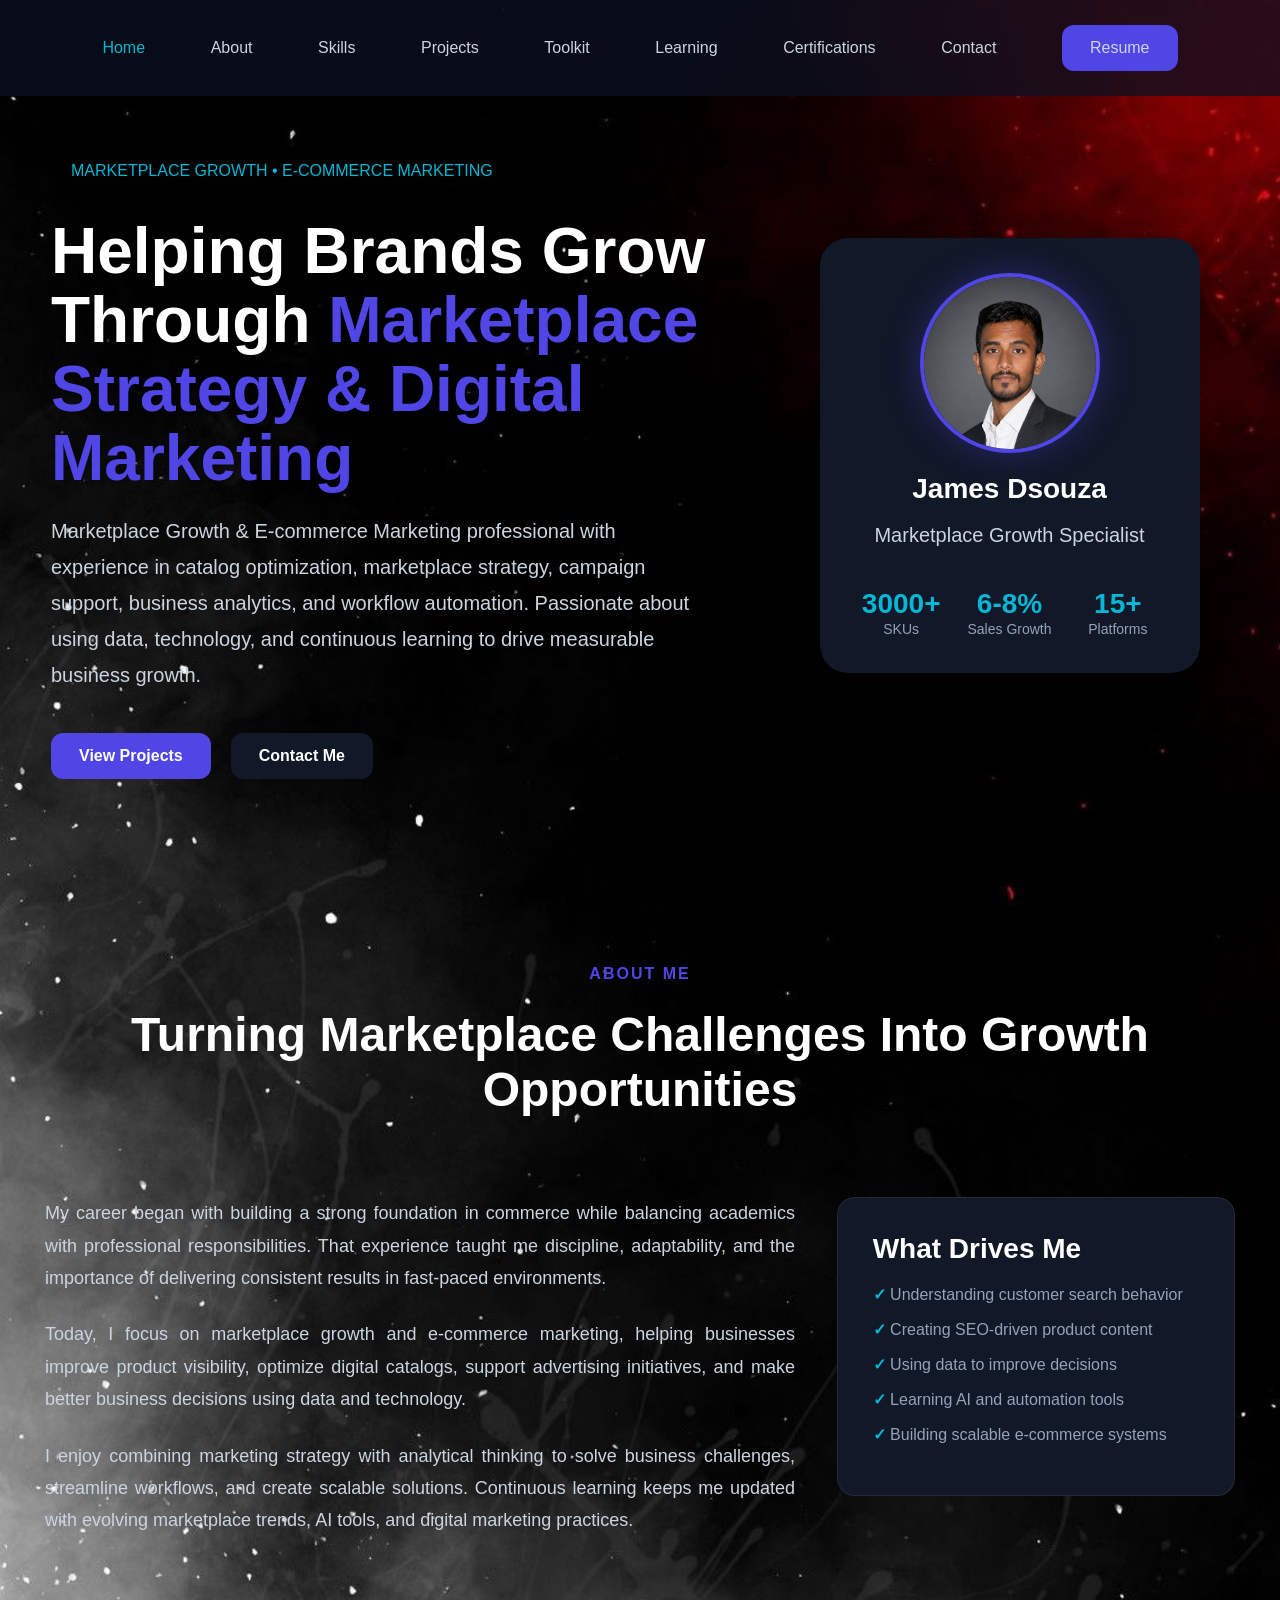
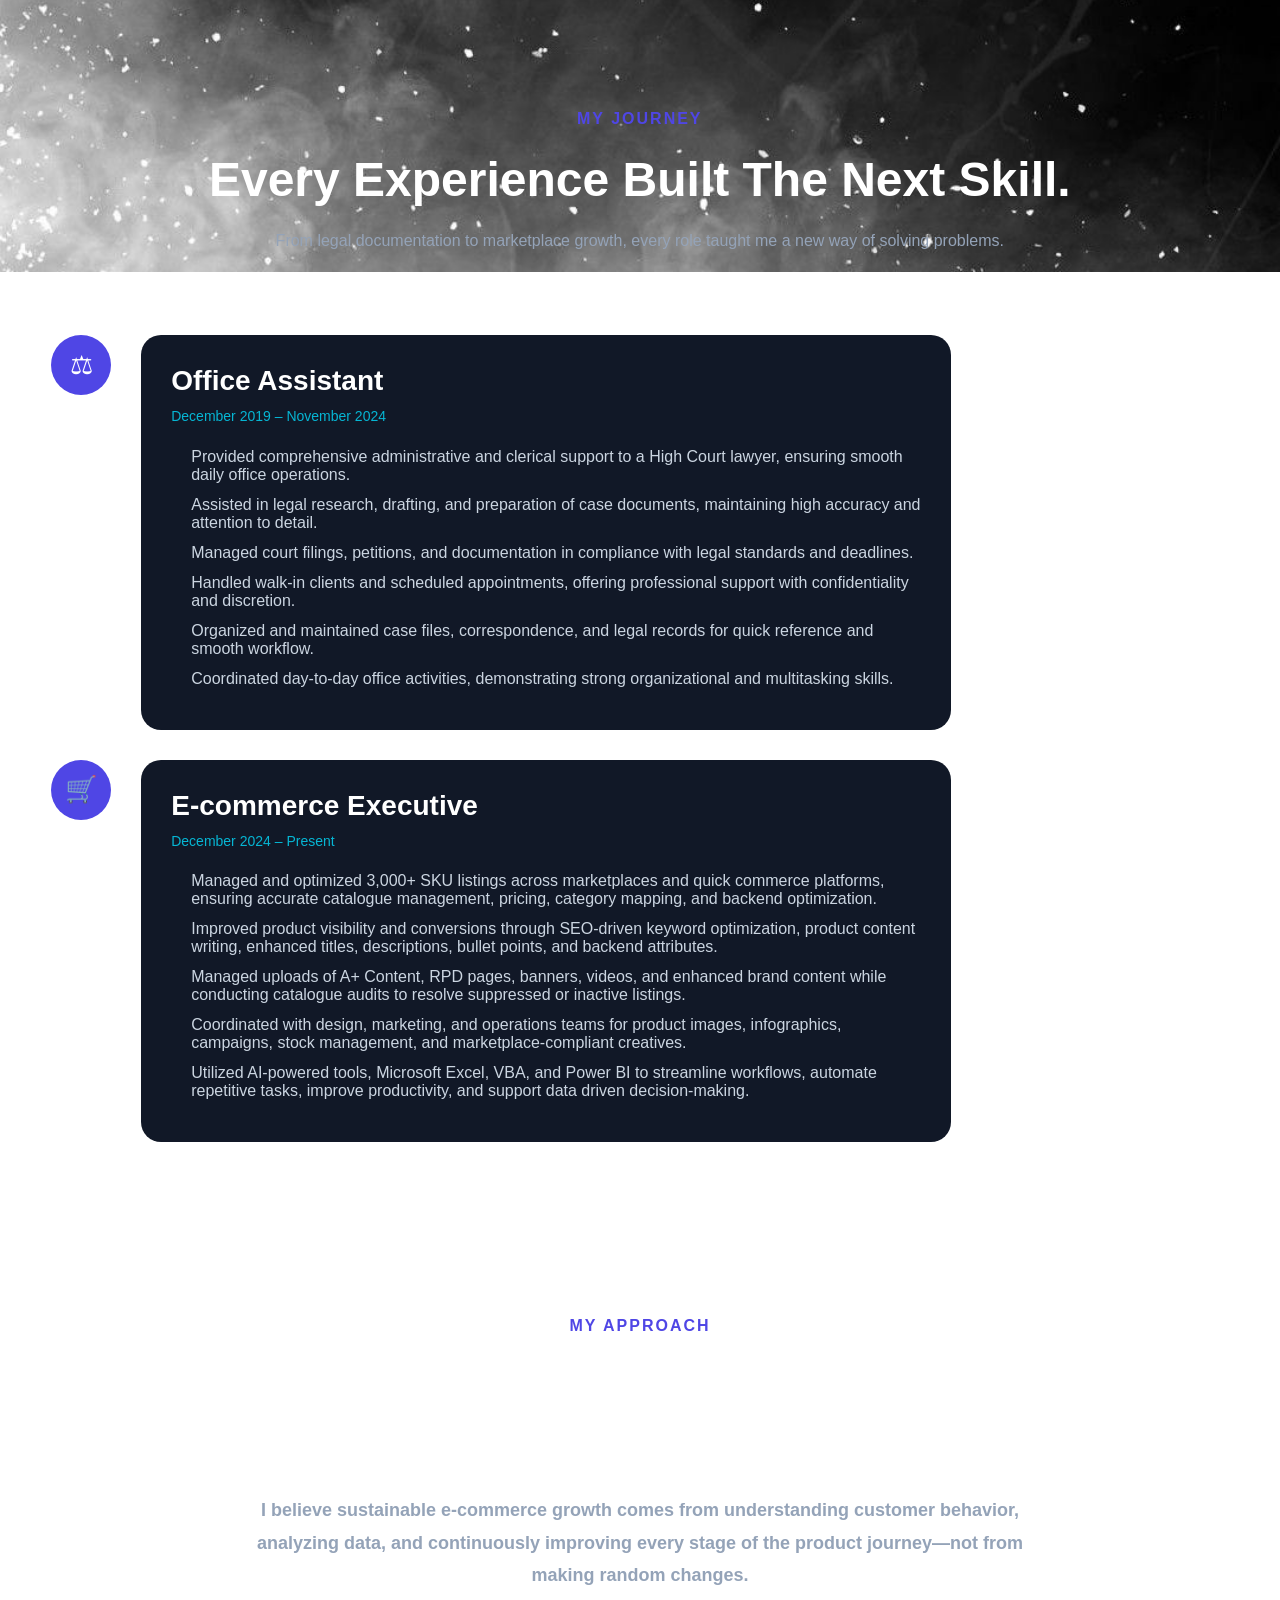
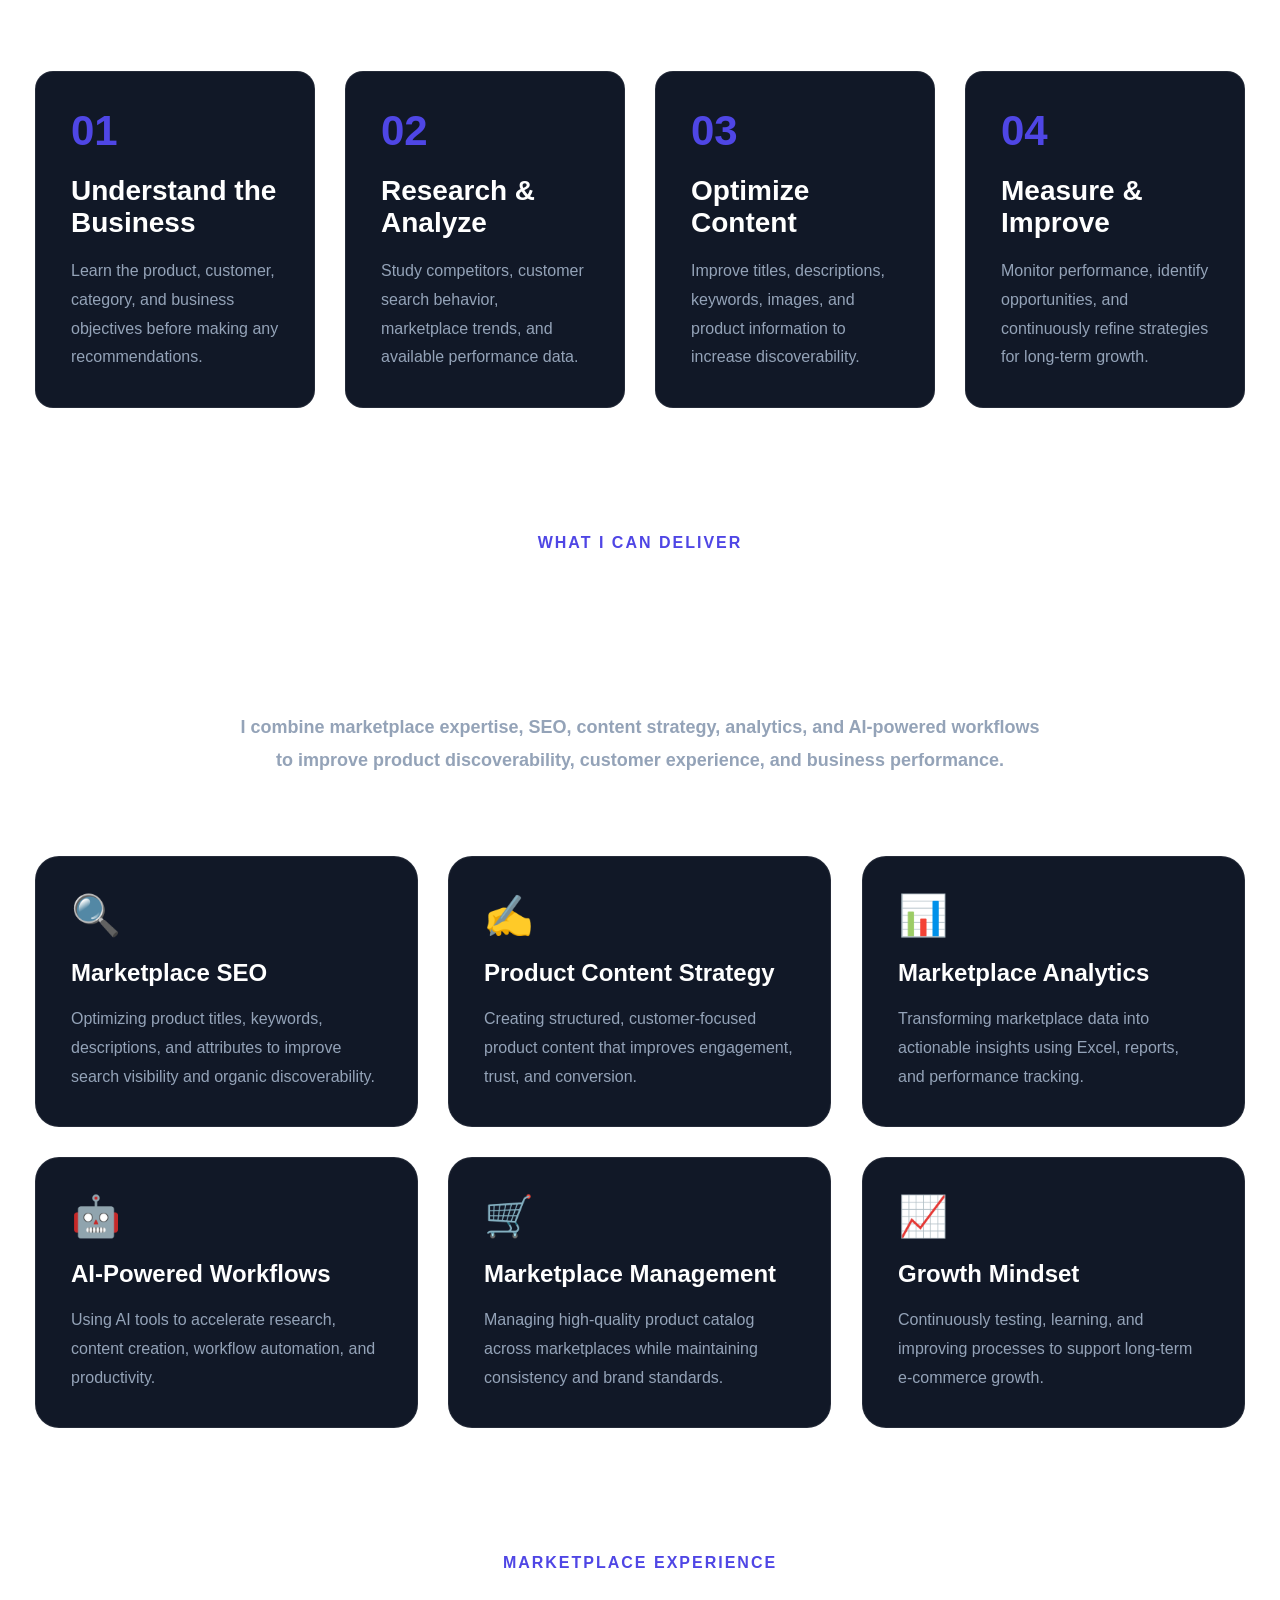
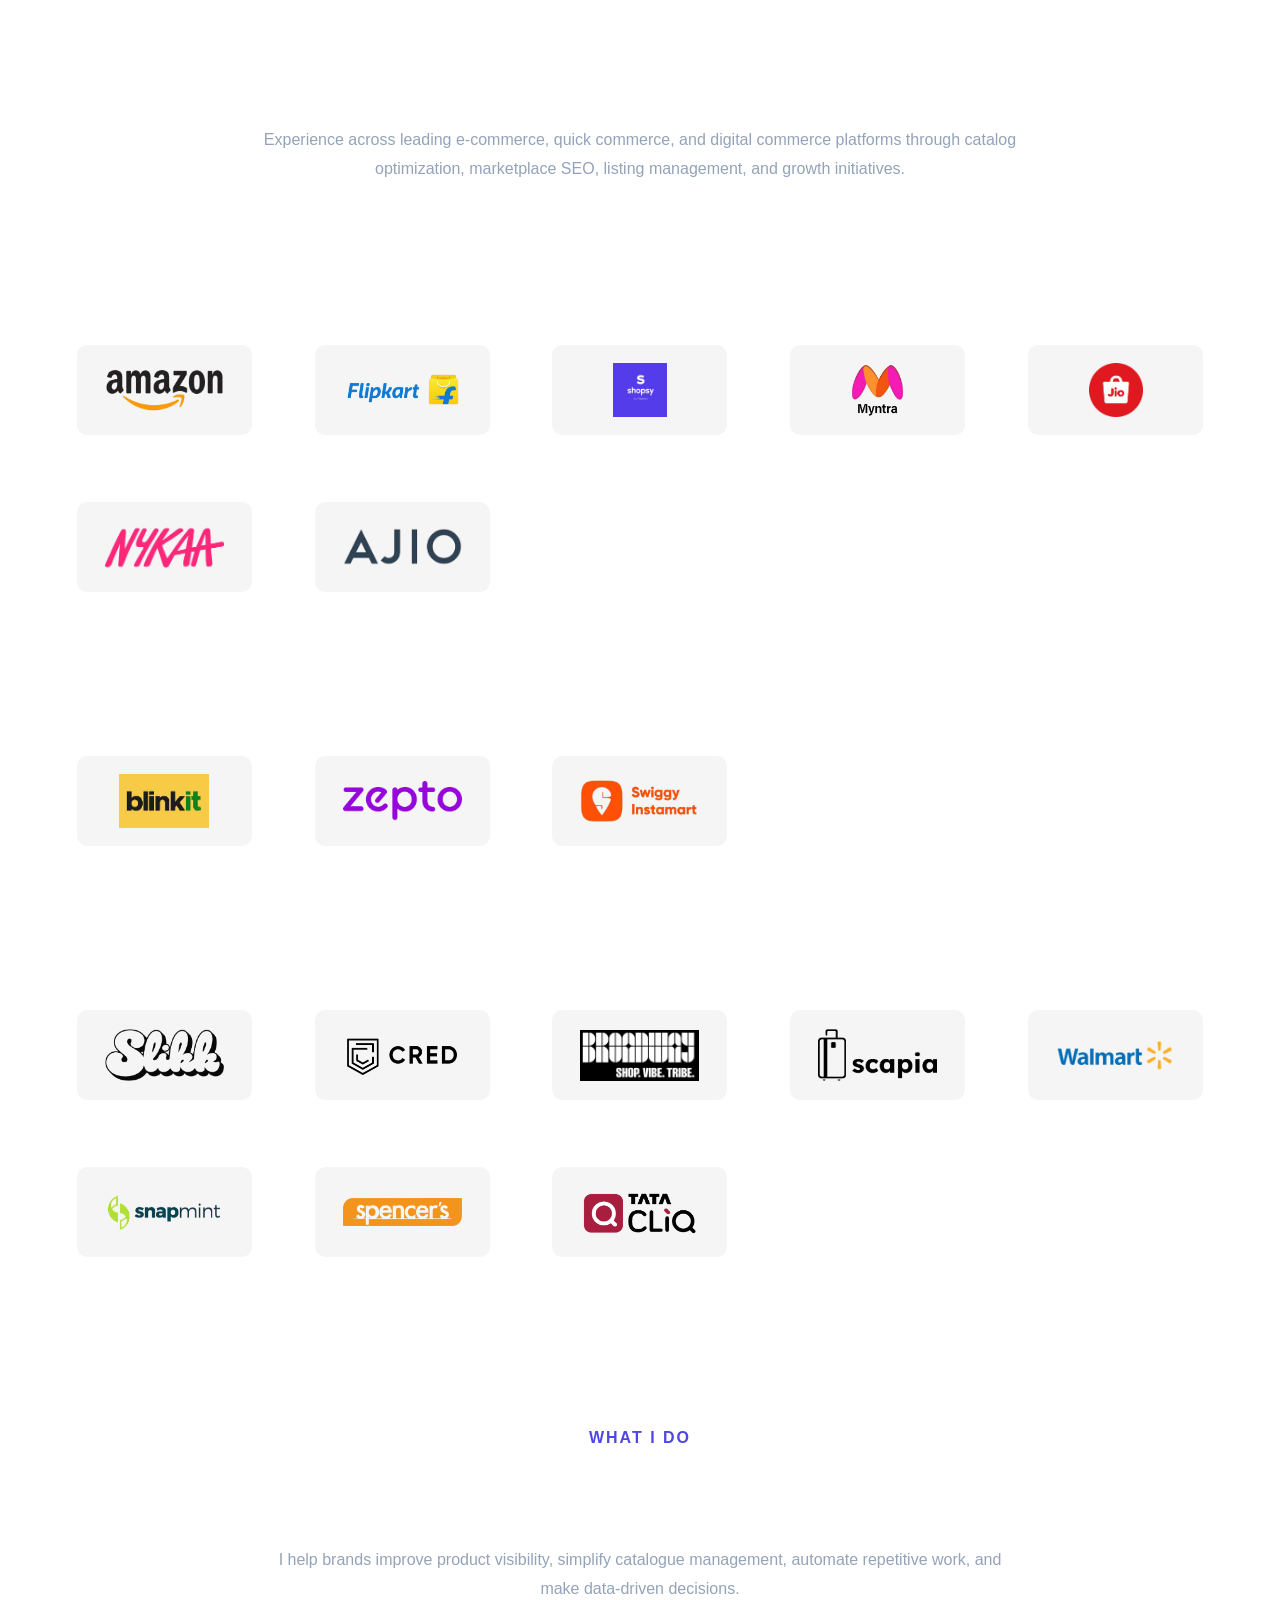
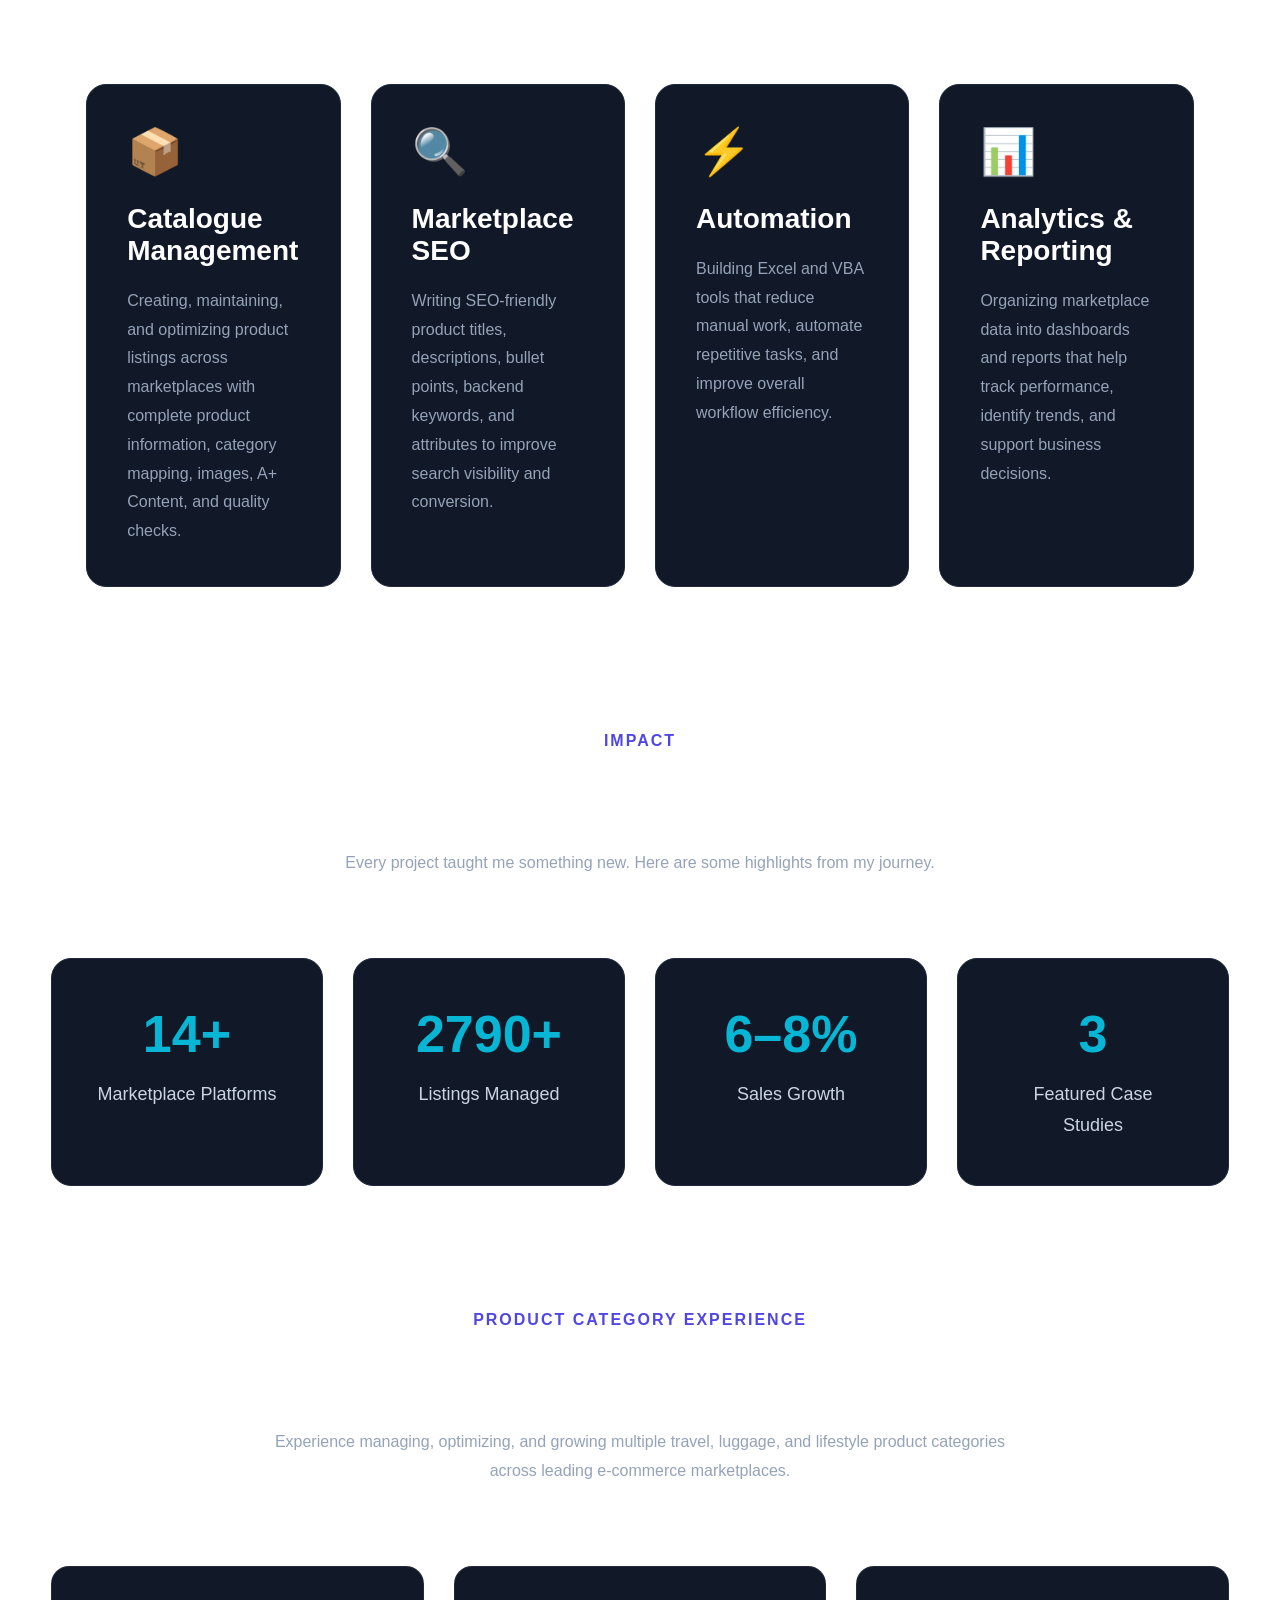
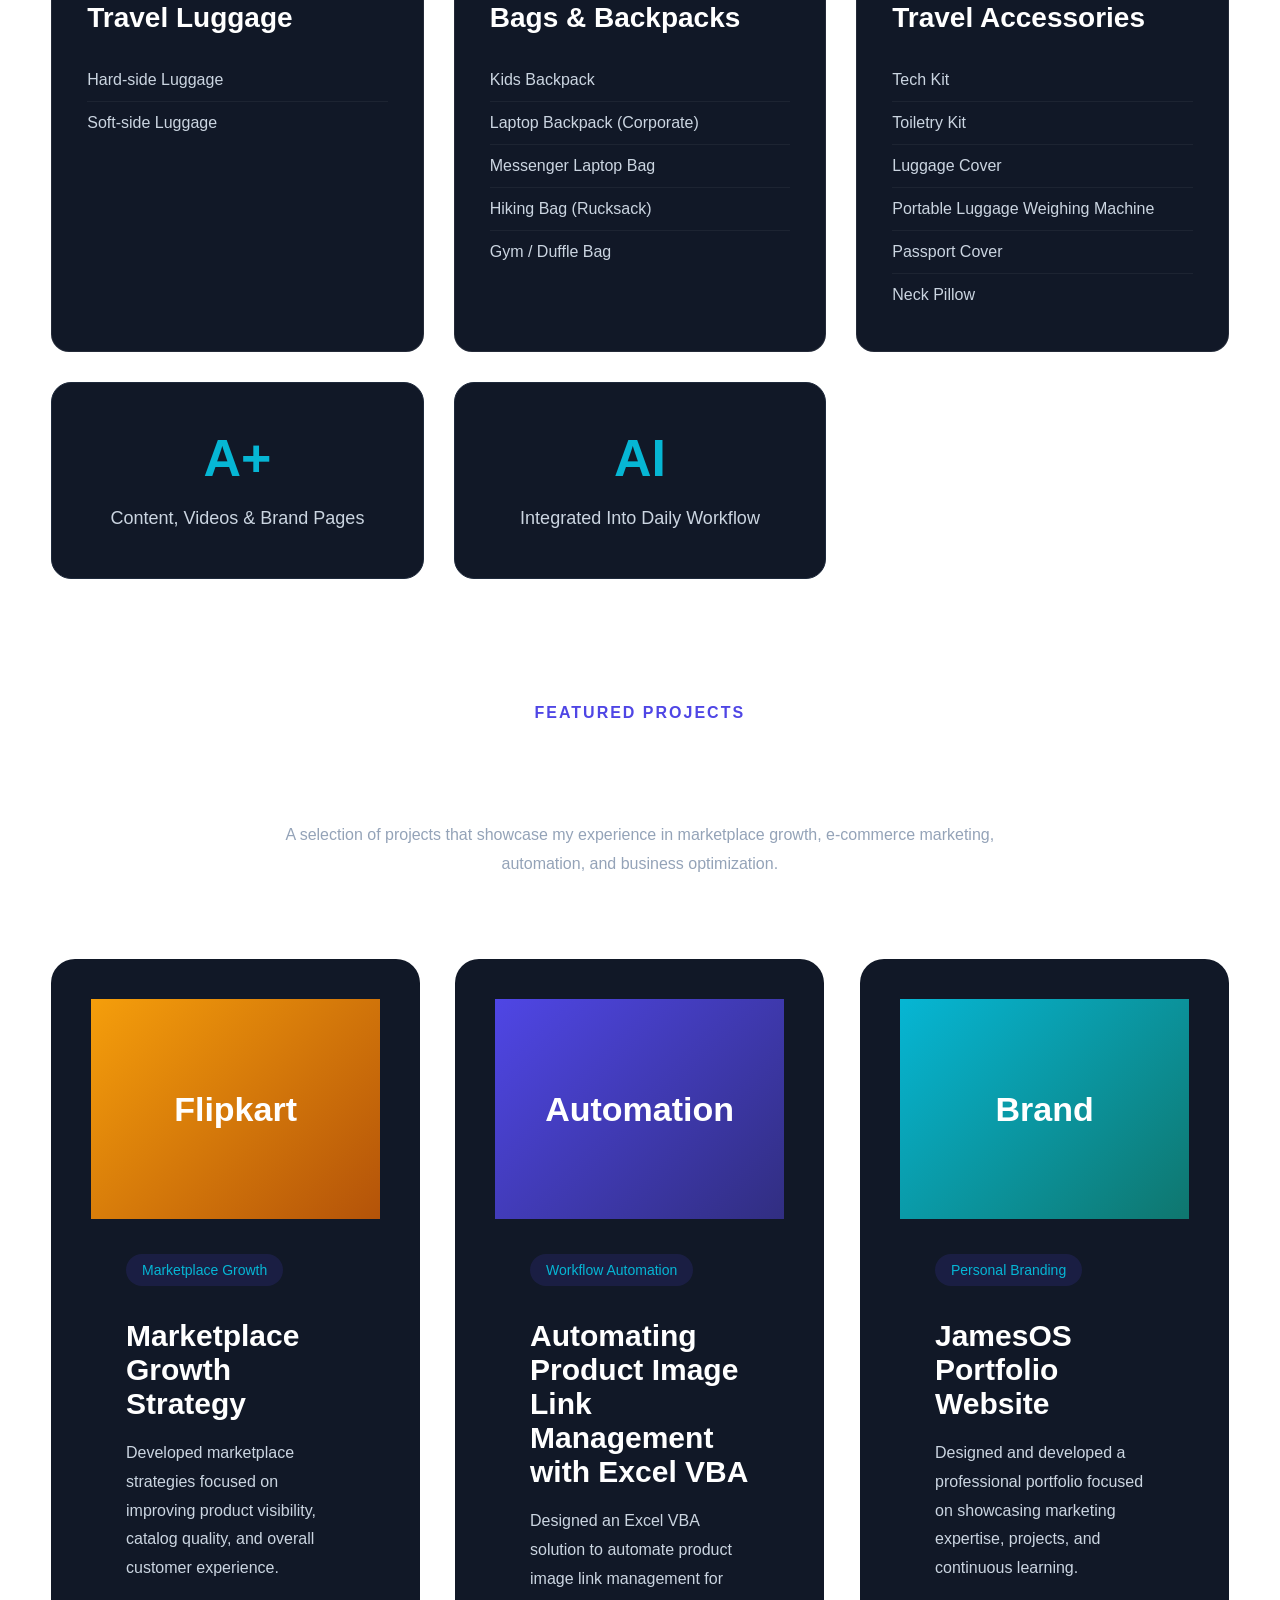
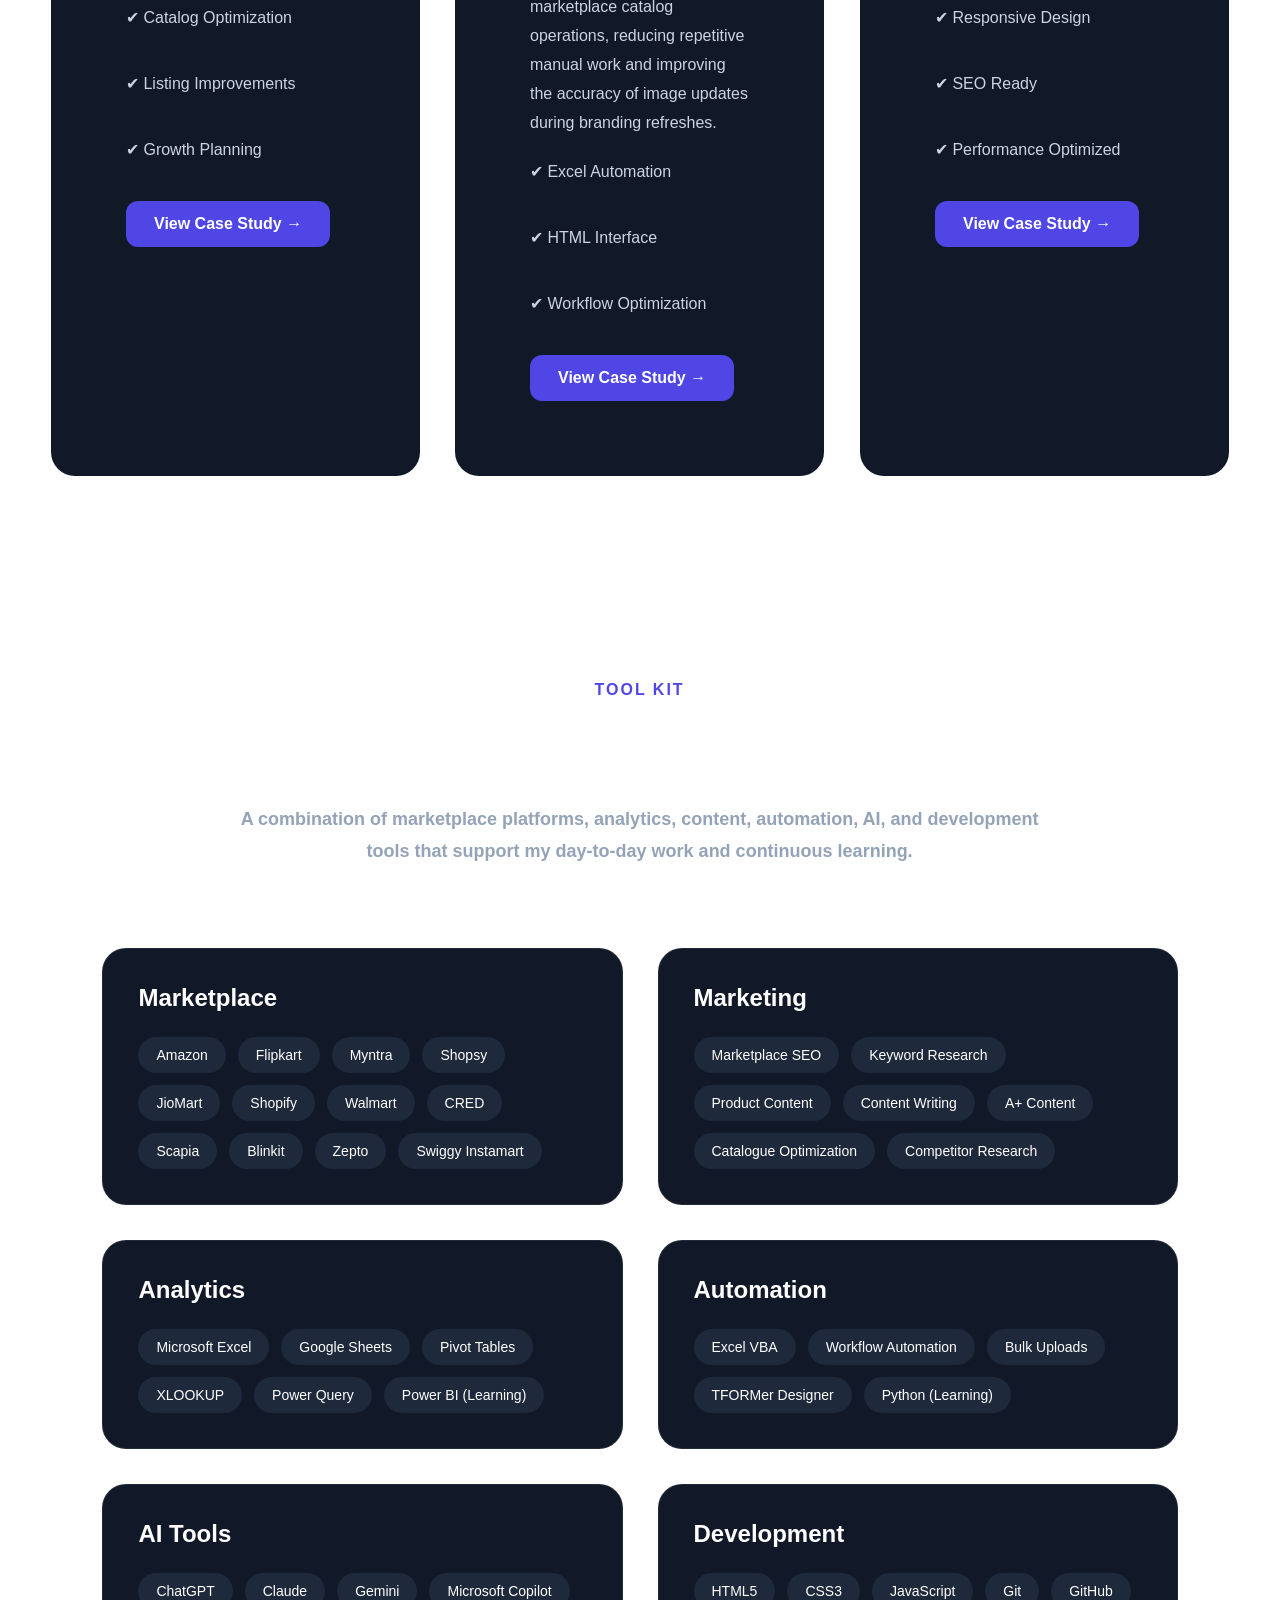
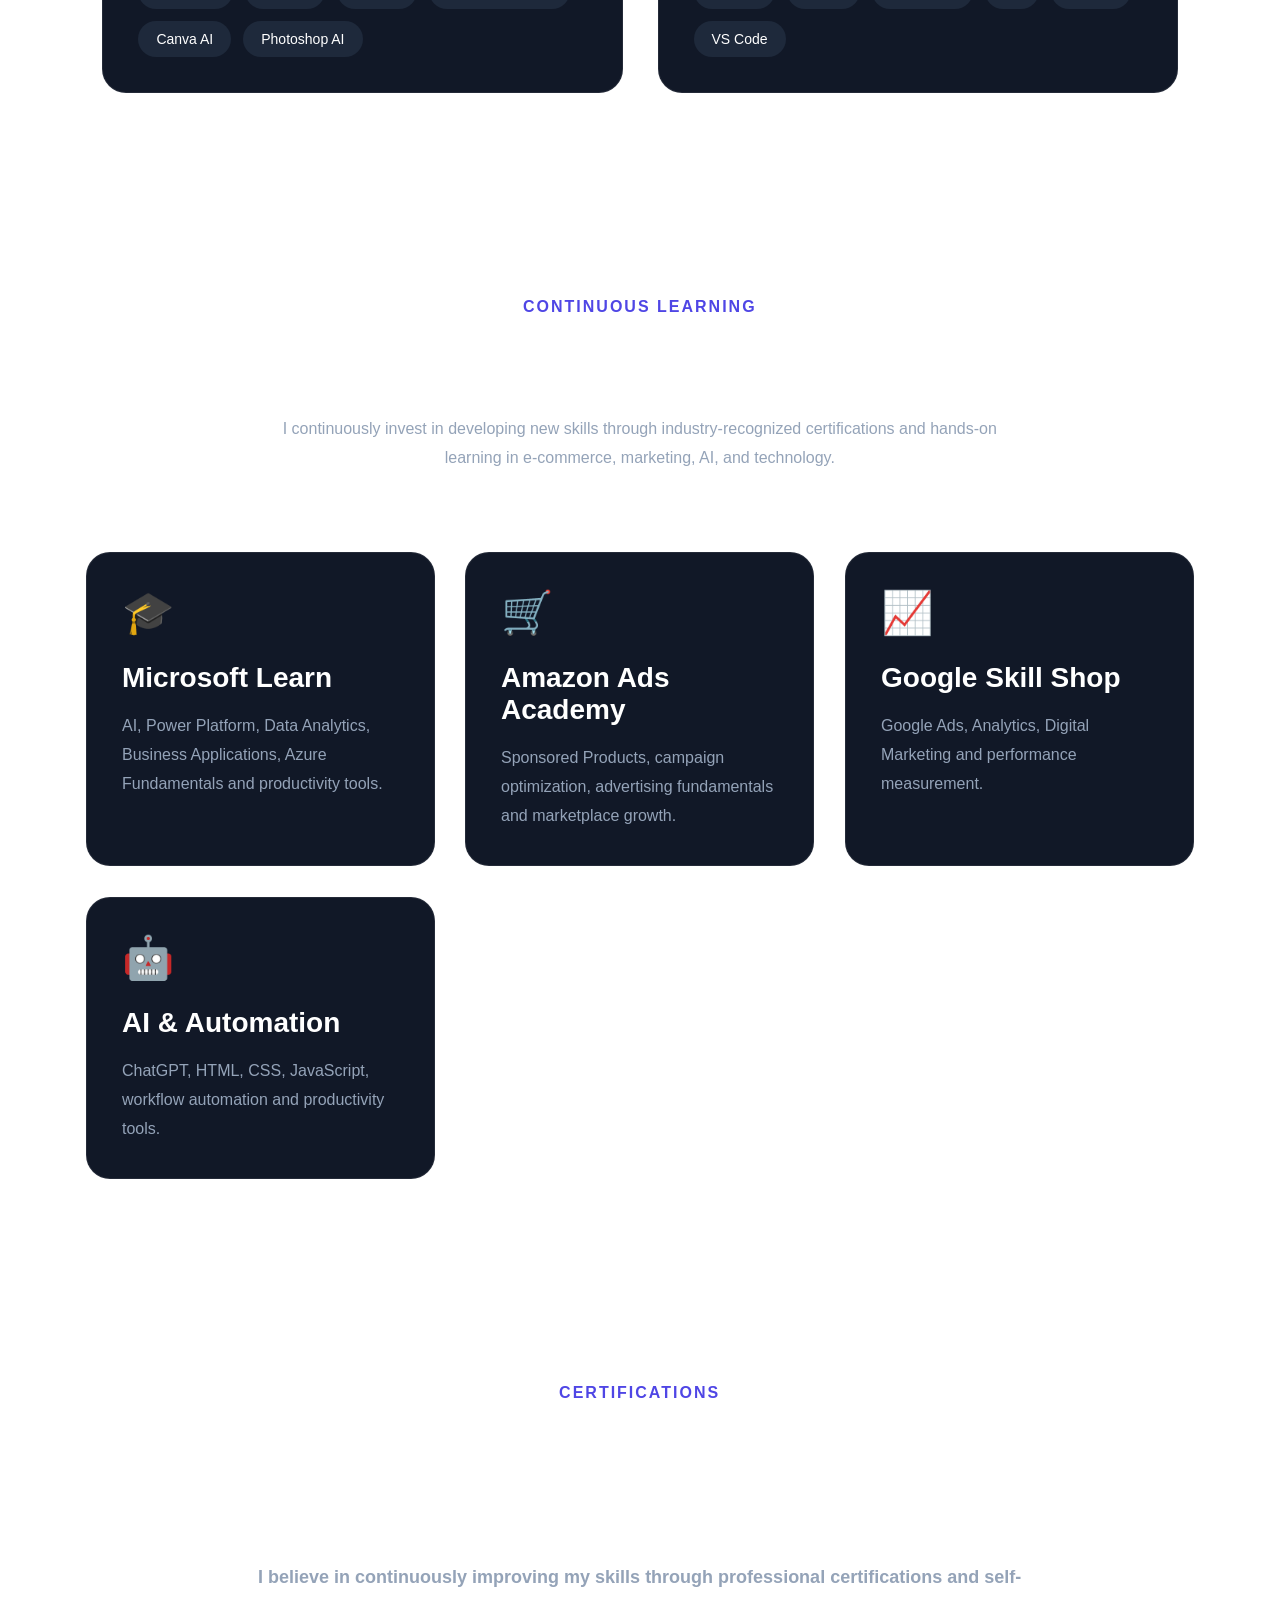
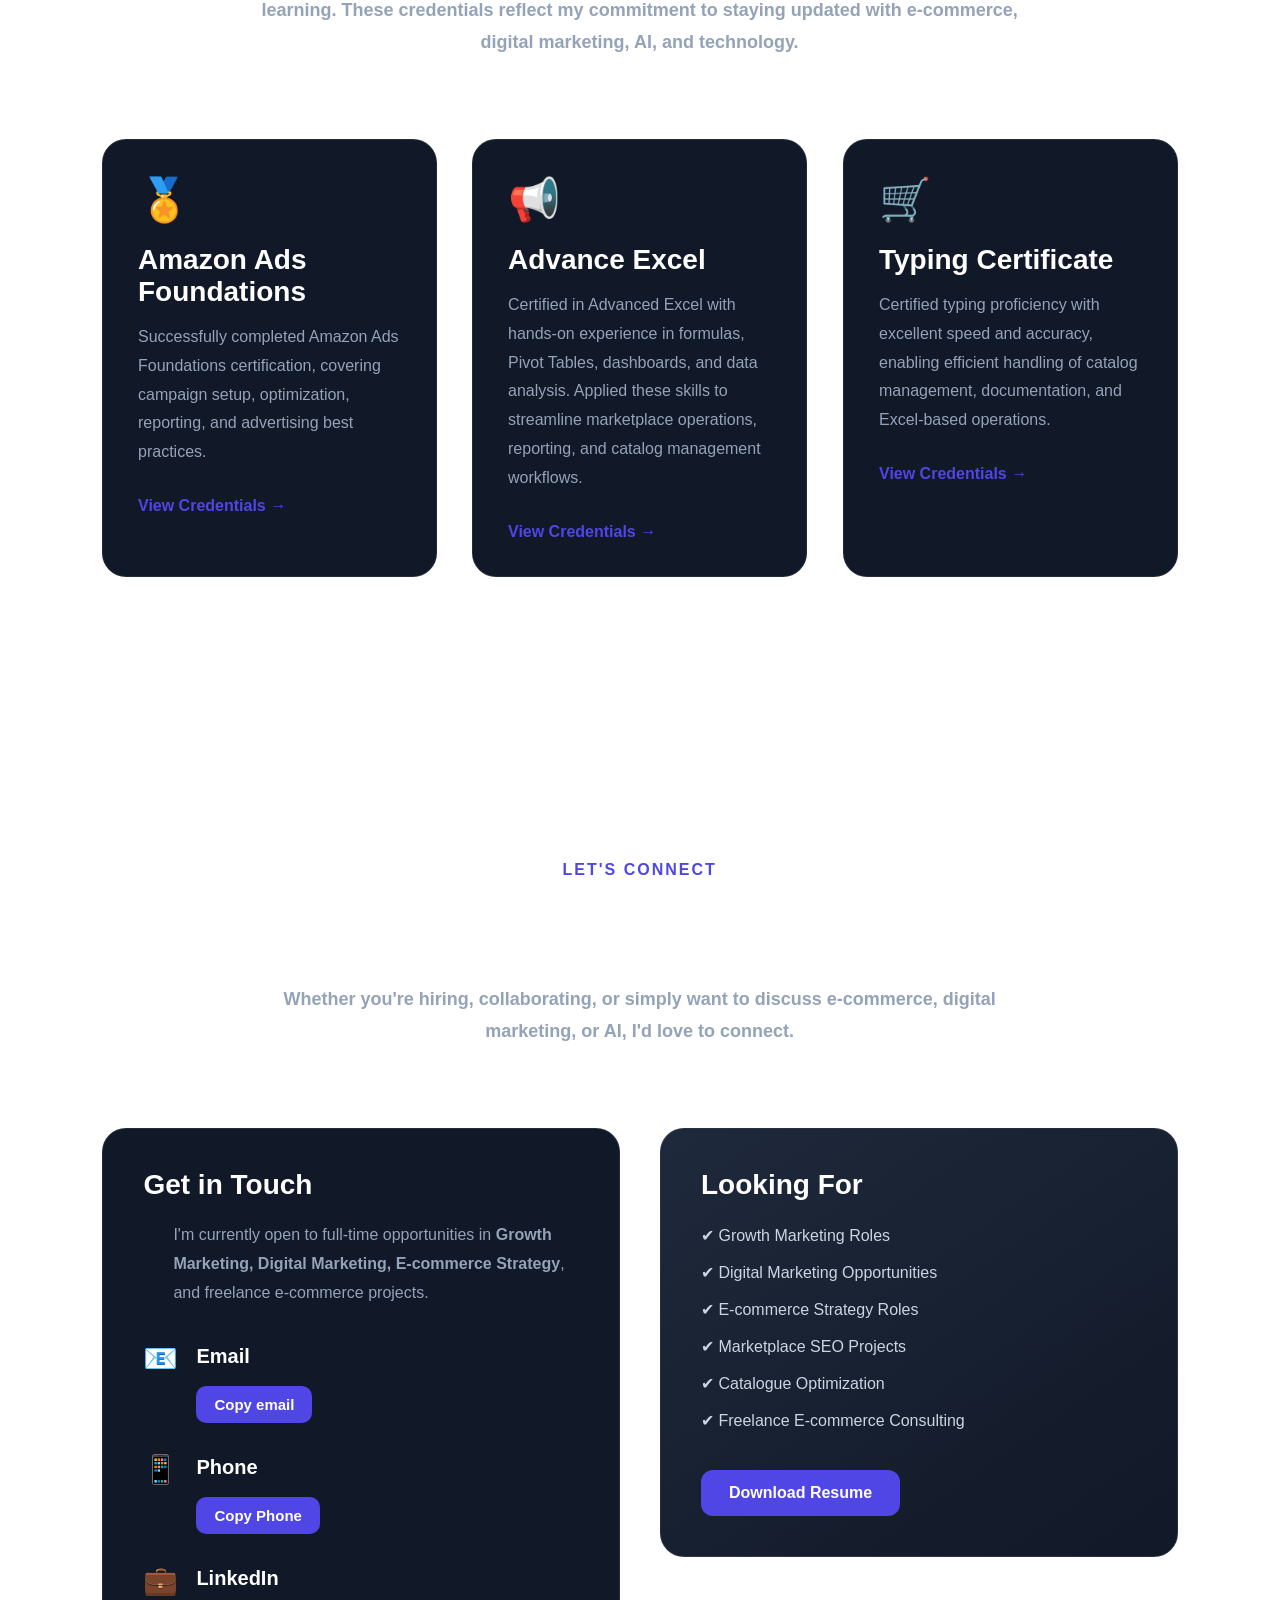
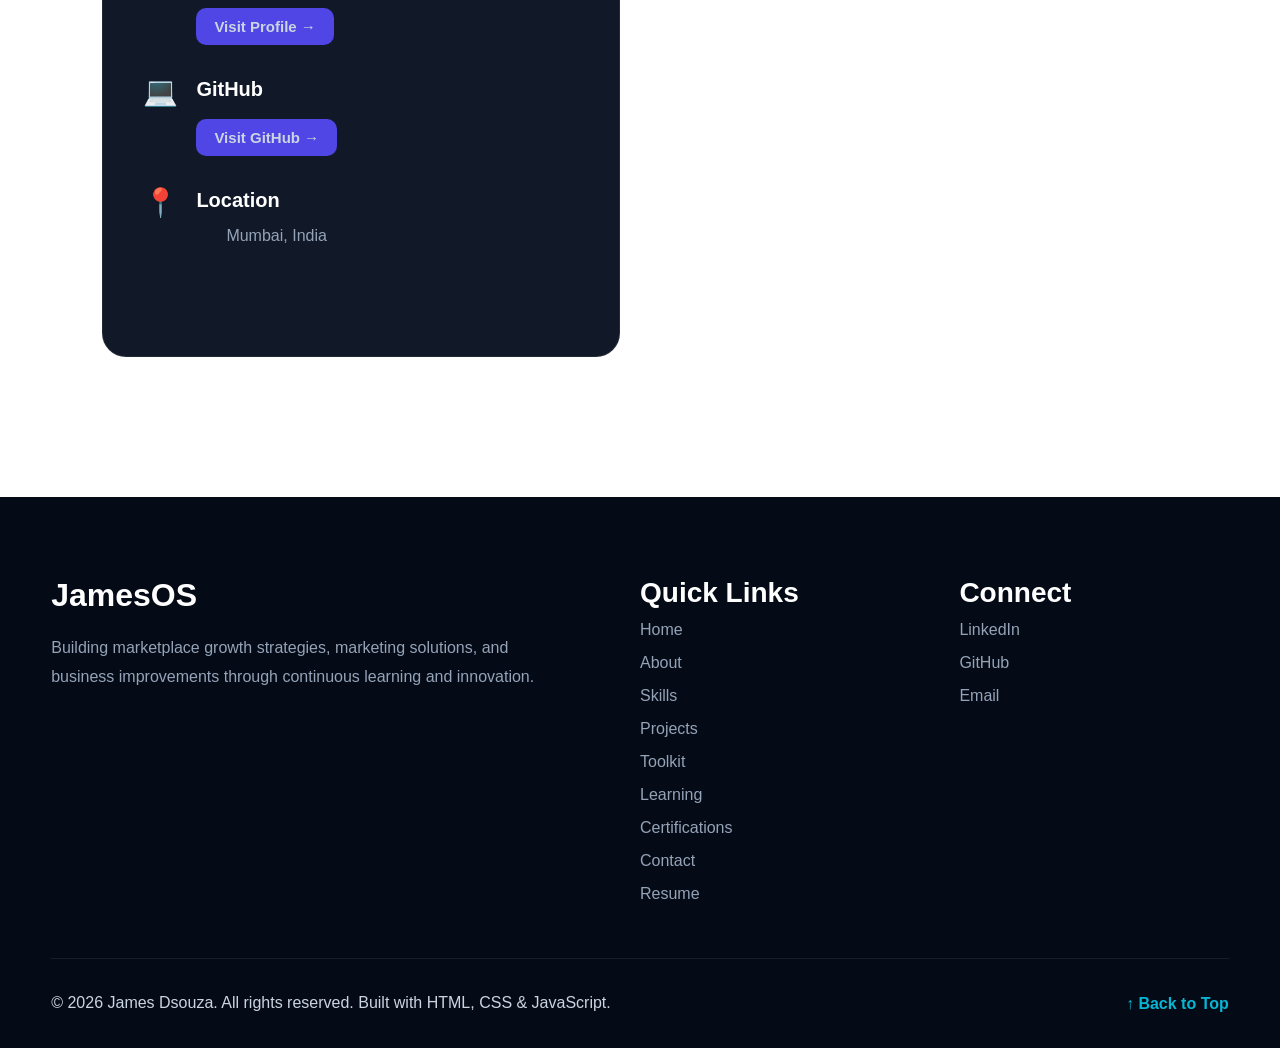
==== commit 453b5eac: "28-08-2026" ====
--- a/index.html
+++ b/index.html
@@ -41,7 +41,7 @@
         <a href="#learning">Learning</a>
         <a href="#certifications">Certifications</a>
         <a href="#contact">Contact</a>
-        <a id="resumeLink" download class="btn btn-primary">
+        <a id="resumeLink" href="https://drive.google.com/file/d/1wcJGUSCHFR8AWqRvehJRoLpFXJ1wqgF0/view?usp=drive_link" target="_blank" rel="noopener noreferrer" class="btn btn-primary">
         Resume
         </a>
         </nav>
@@ -1043,7 +1043,7 @@
                 <li>✔ Catalogue Optimization</li>
                 <li>✔ Freelance E-commerce Consulting</li>
             </ul>
-            <a id="resumeLink" download class="btn btn-primary">
+            <a id="resumeLink" href="https://drive.google.com/file/d/1wcJGUSCHFR8AWqRvehJRoLpFXJ1wqgF0/view?usp=drive_link" target="_blank" rel="noopener noreferrer" class="btn btn-primary">
                 Download Resume
             </a>
         </div>
@@ -1075,7 +1075,7 @@
                 <a href="#learning">Learning</a>
                 <a href="#certifications">Certifications</a>
                 <a href="#contact">Contact</a>
-                <a id="resumeLink" download>
+                <a id="resumeLink" href="https://drive.google.com/file/d/1wcJGUSCHFR8AWqRvehJRoLpFXJ1wqgF0/view?usp=drive_link" target="_blank" rel="noopener noreferrer">
                 Resume
                 </a>
             </div>
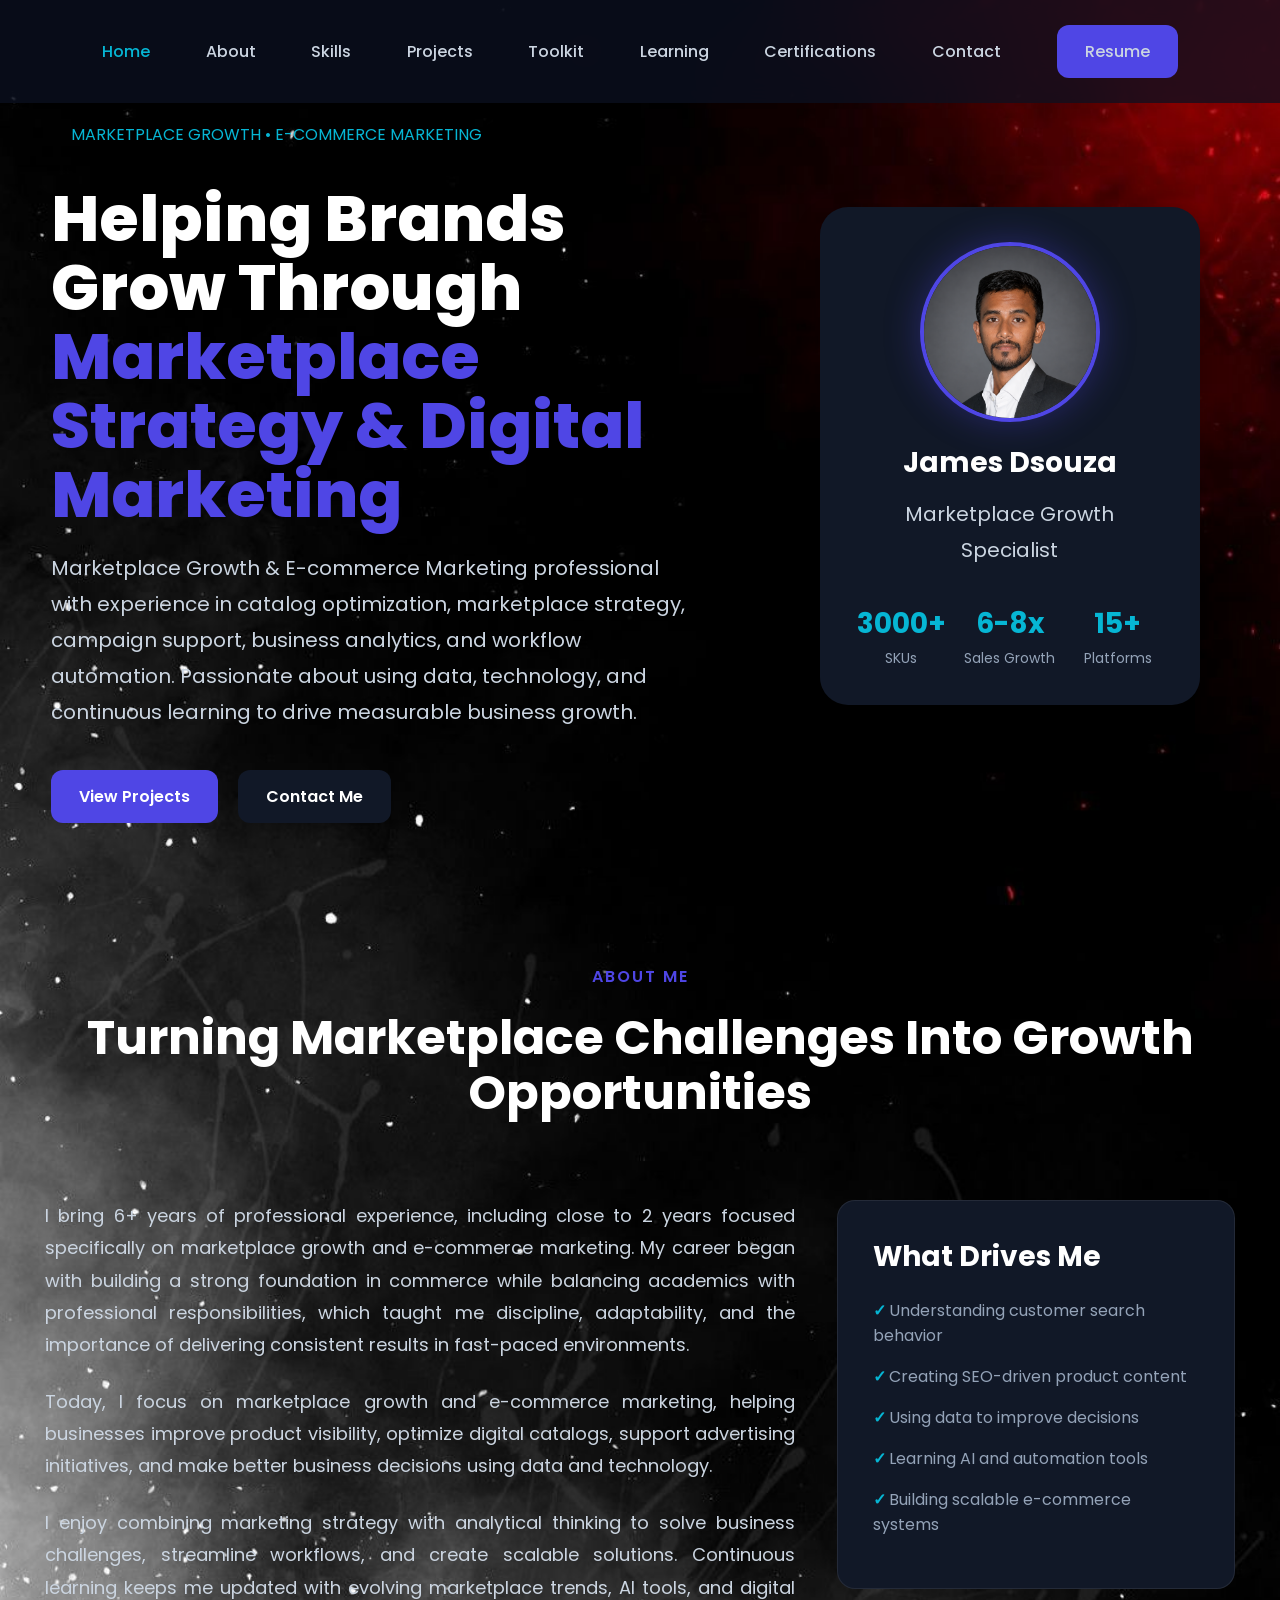
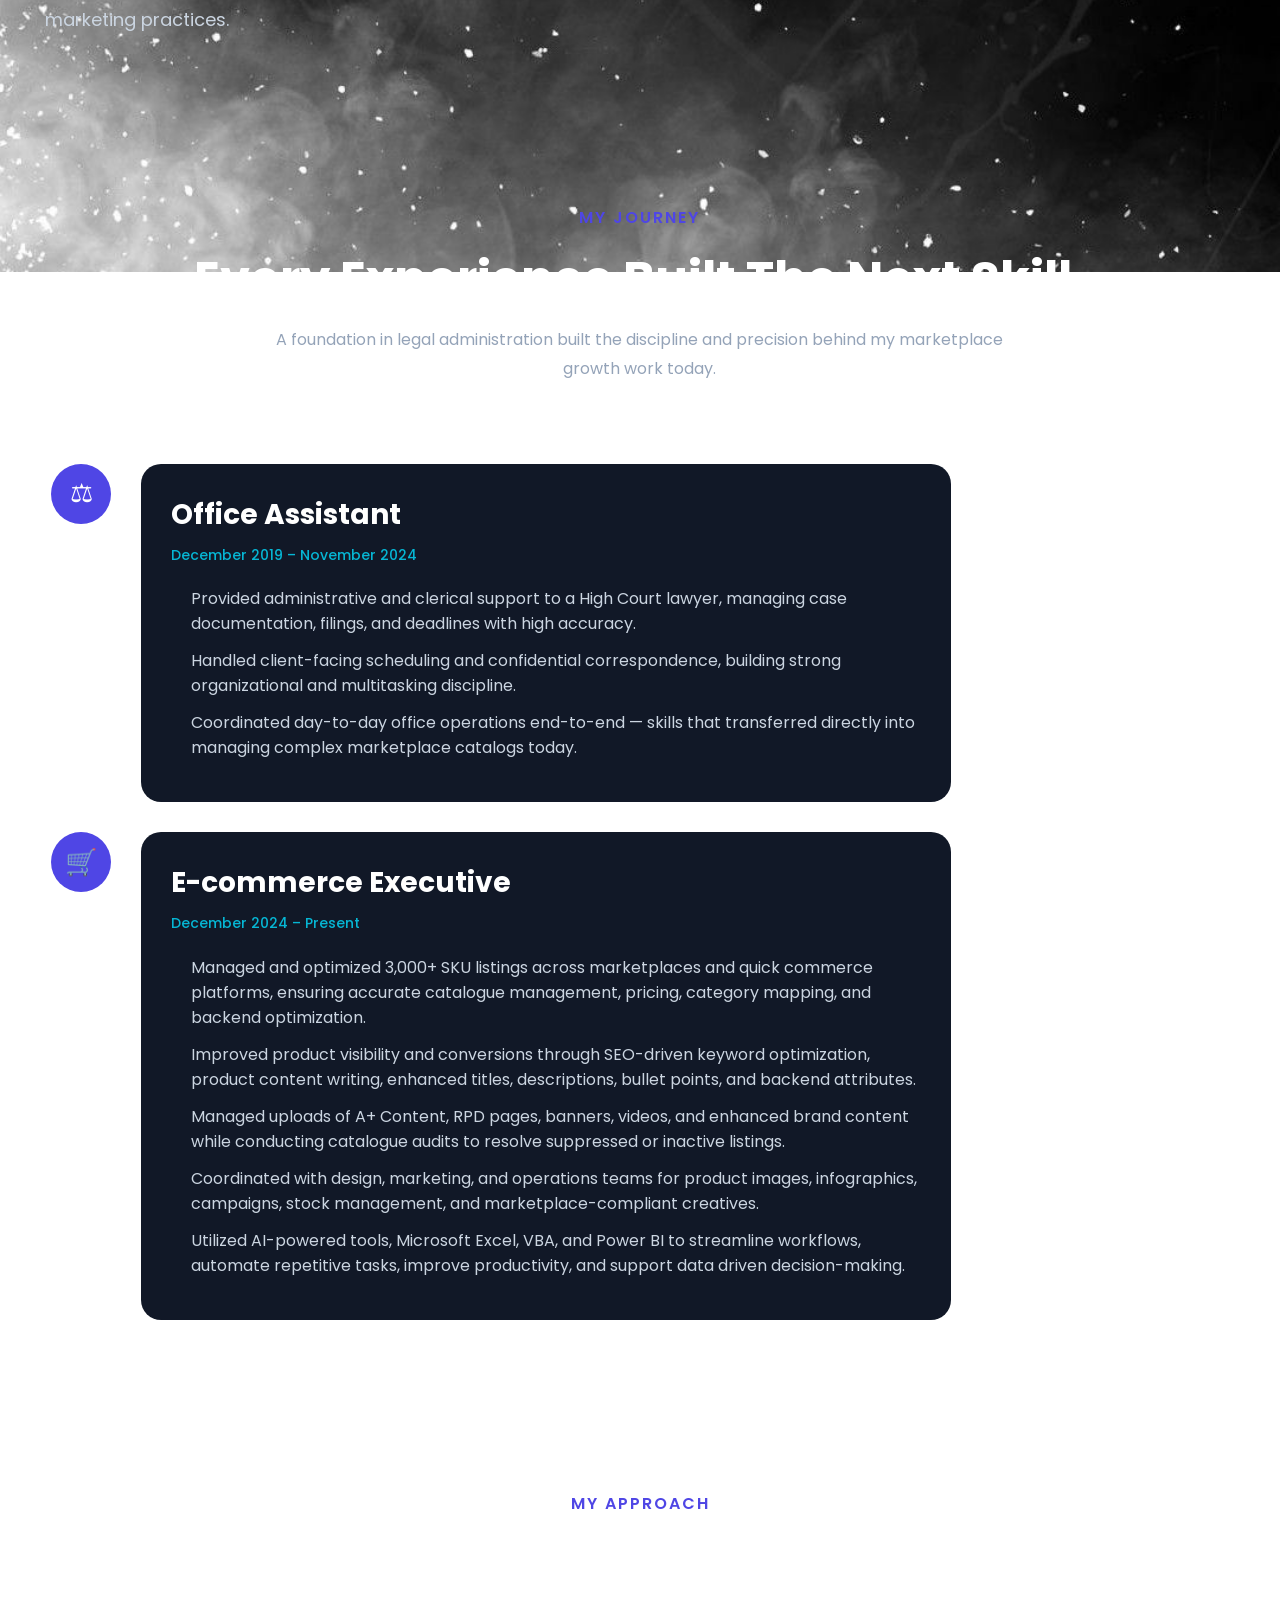
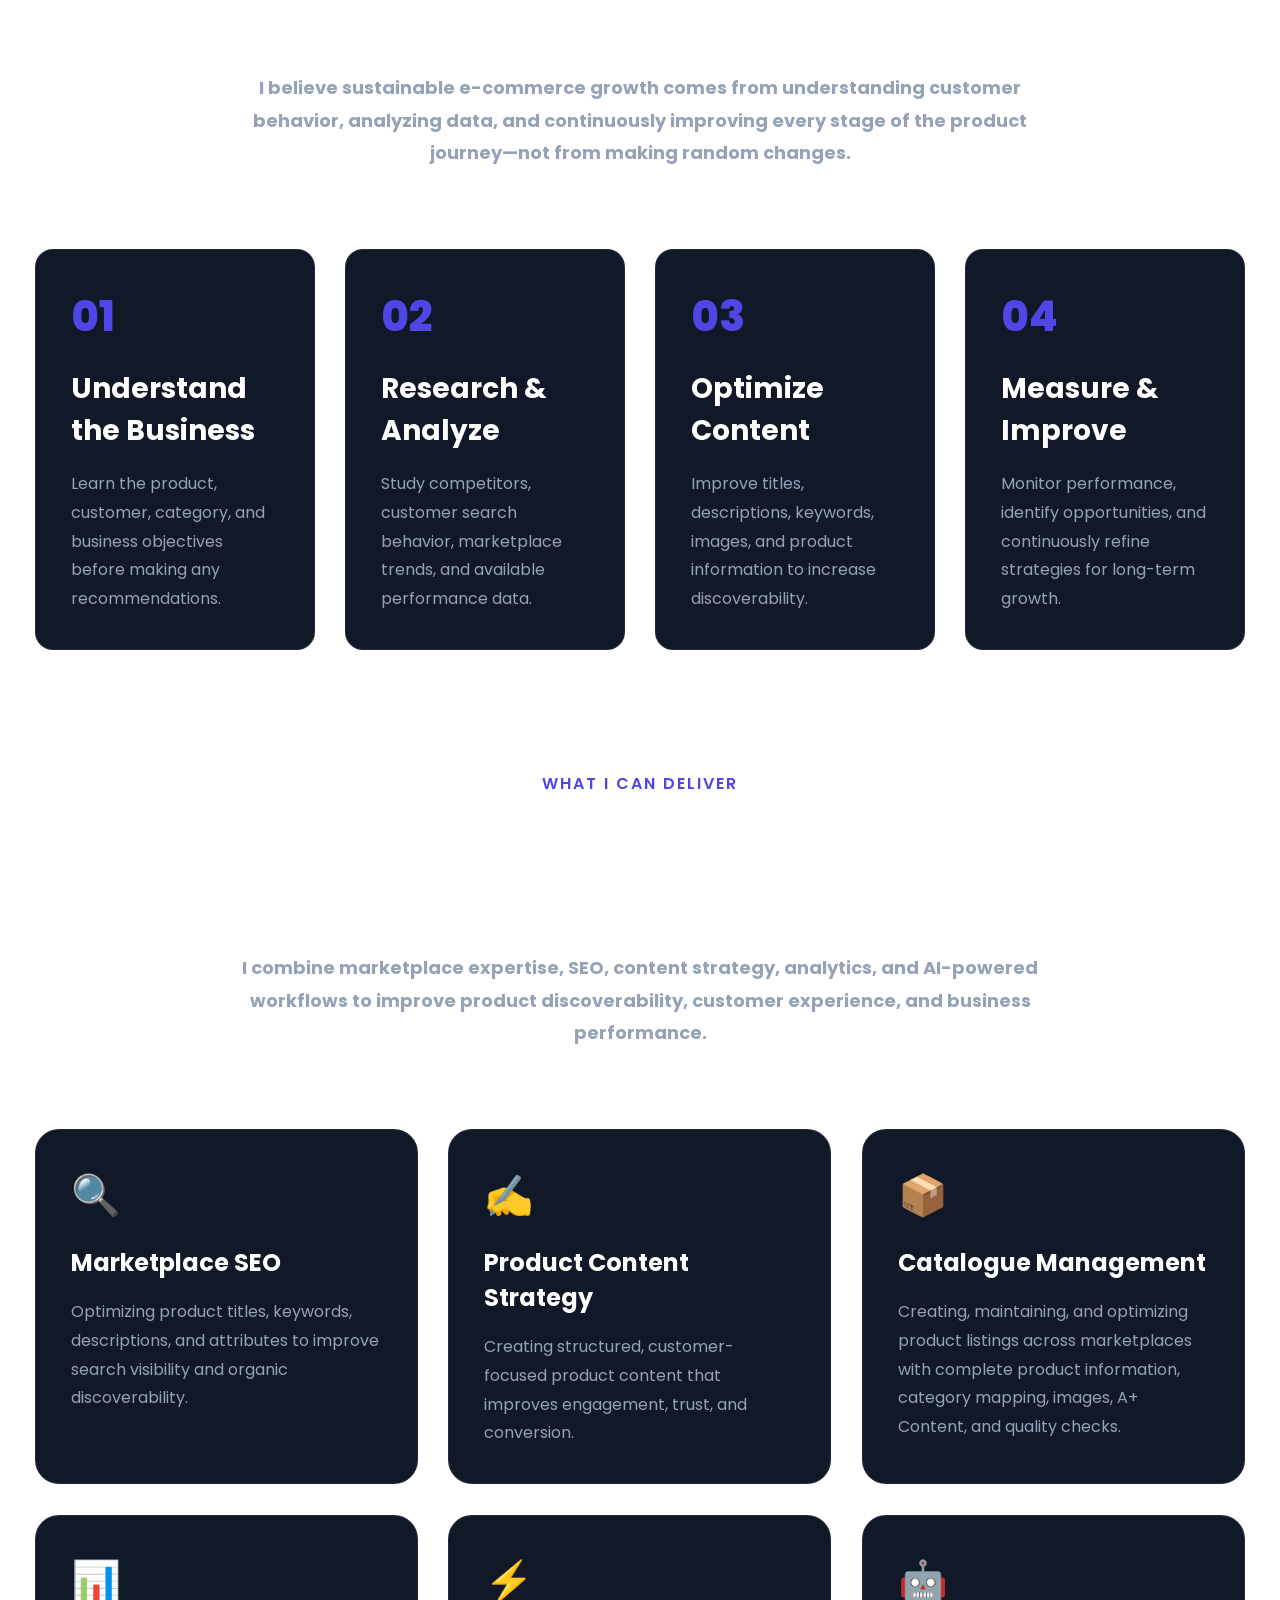
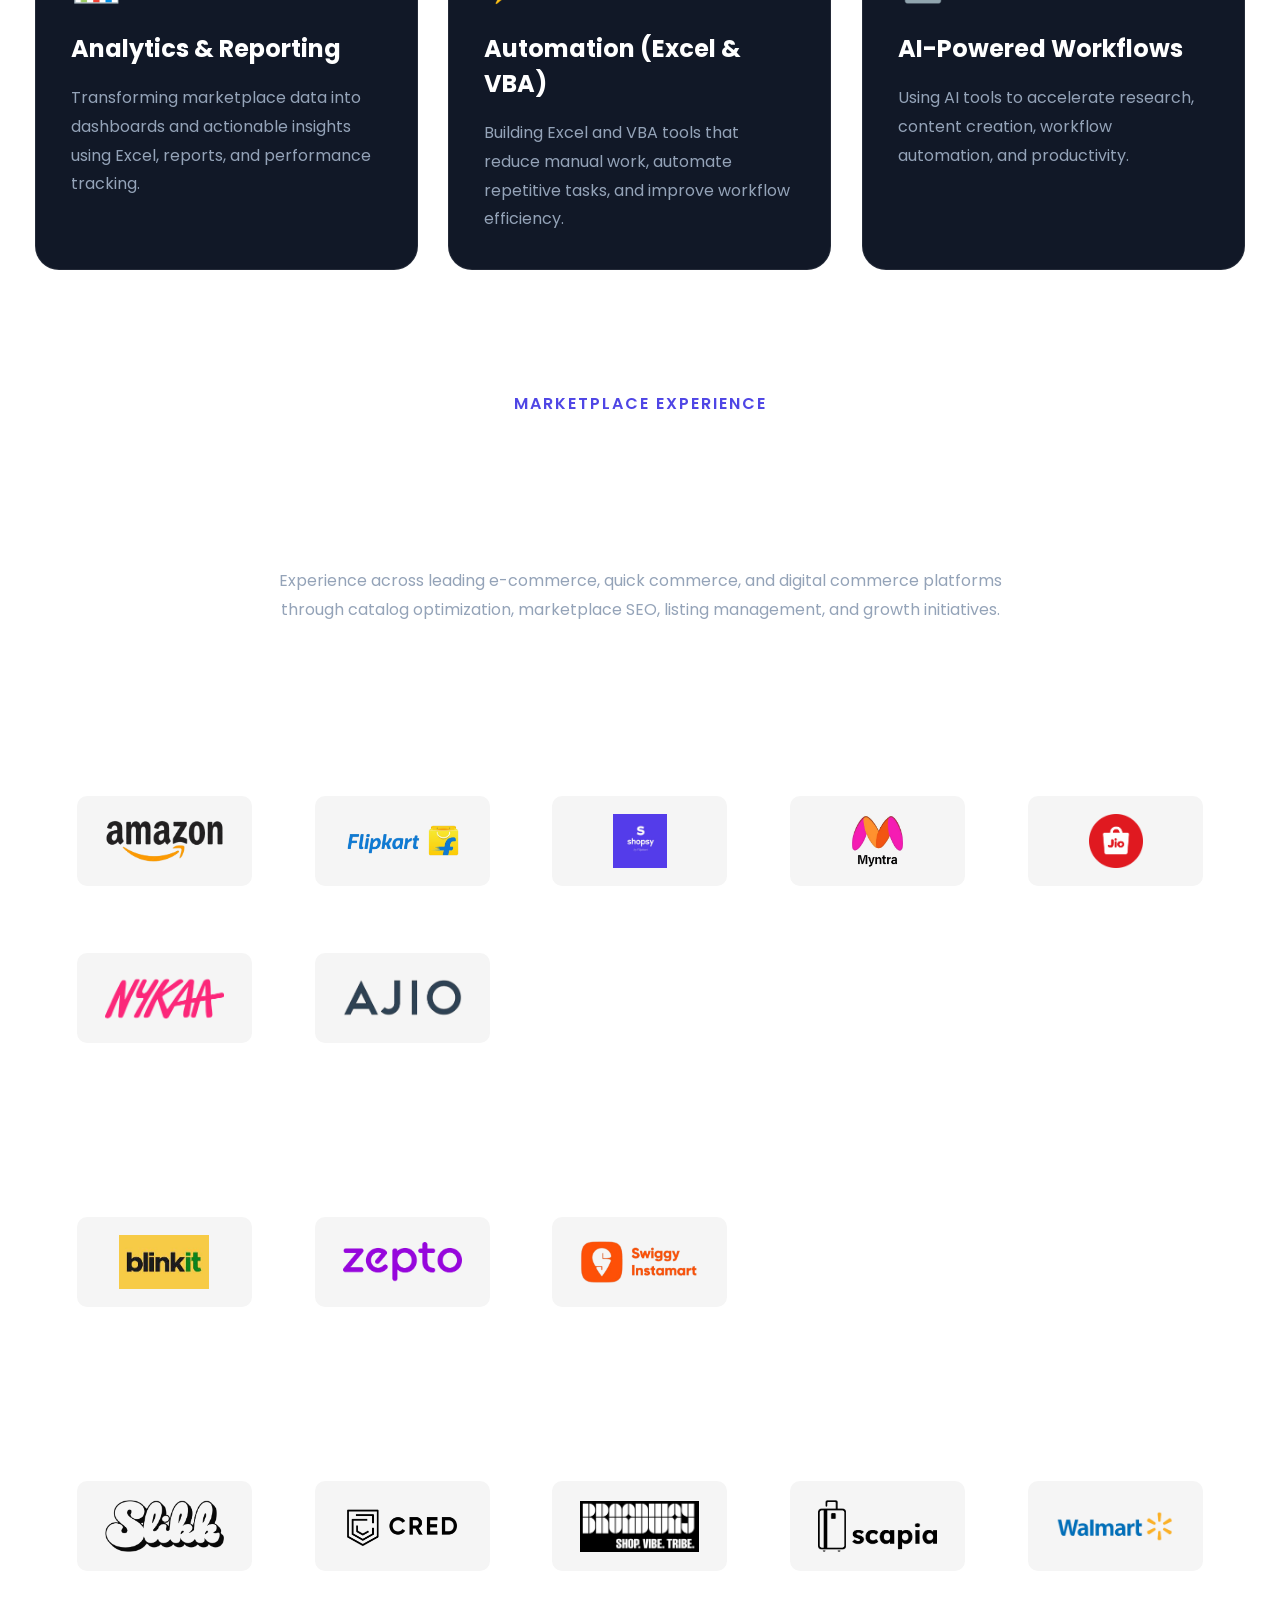
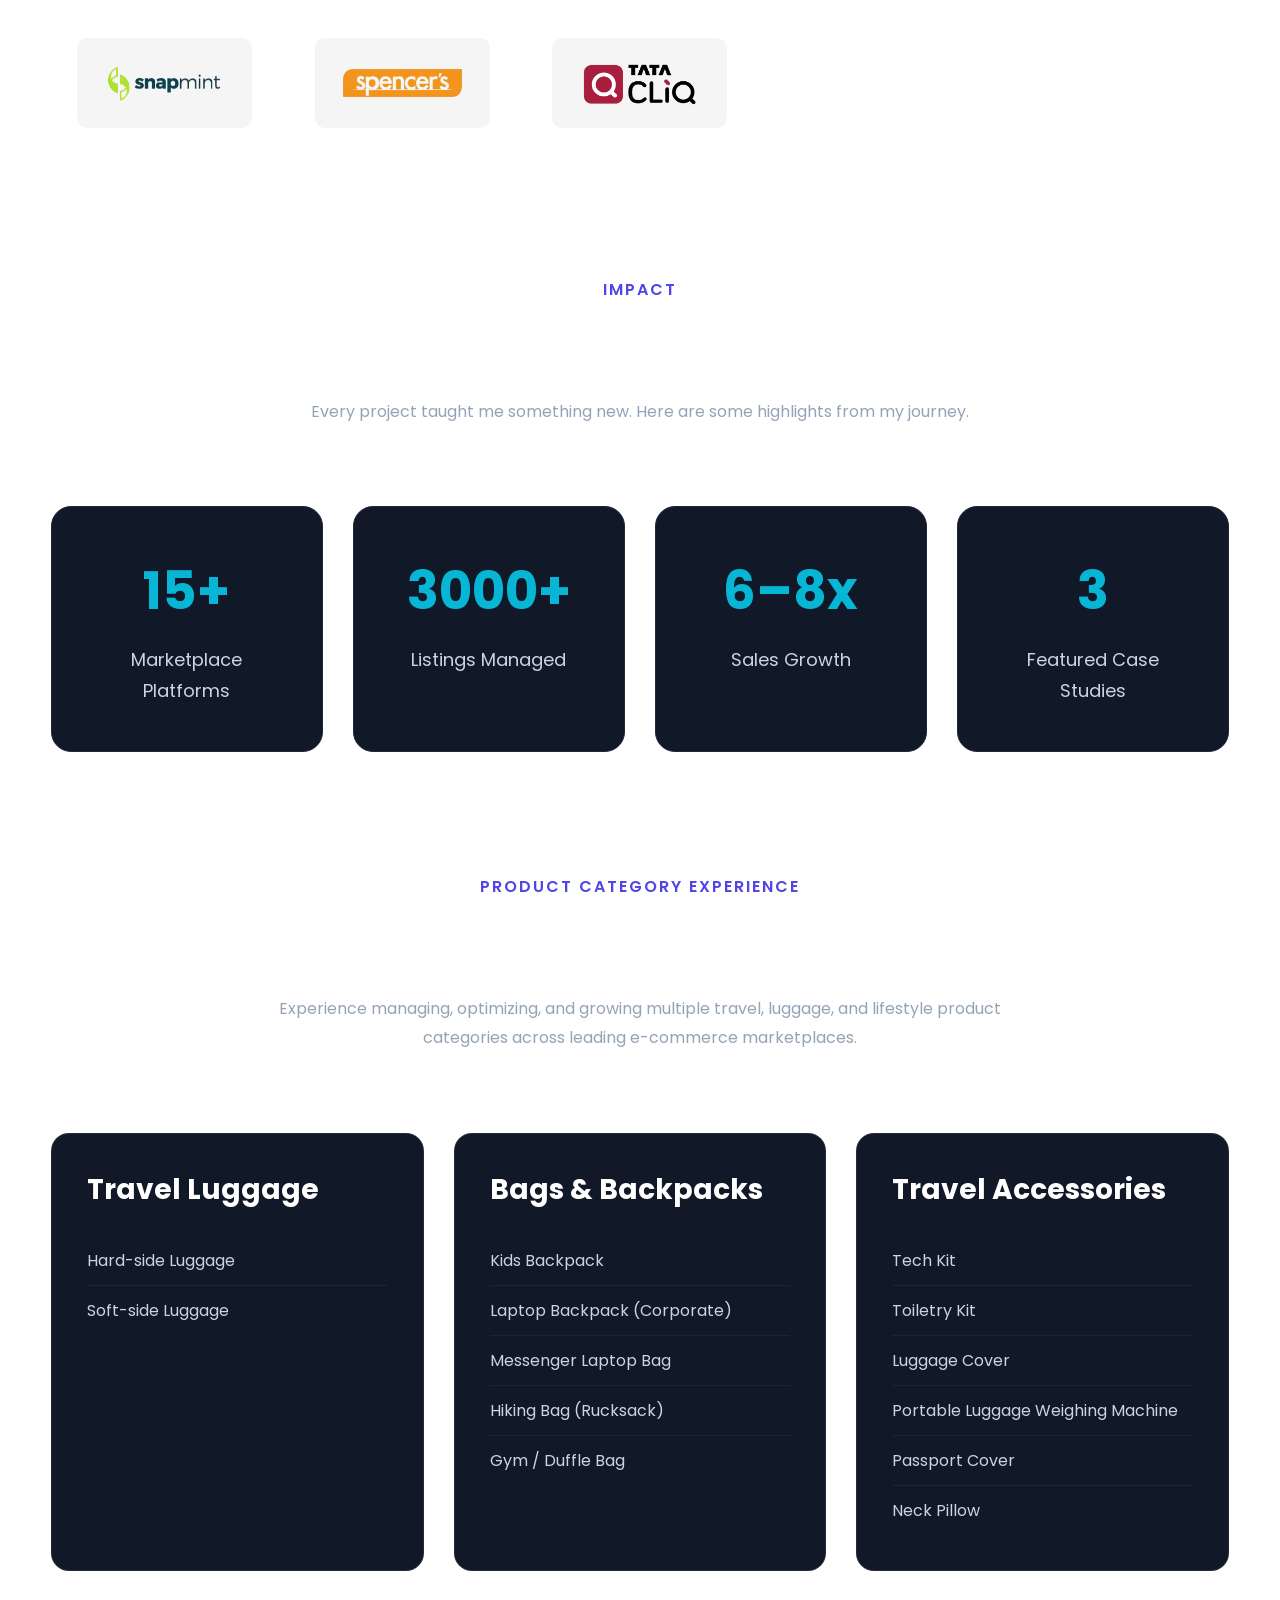
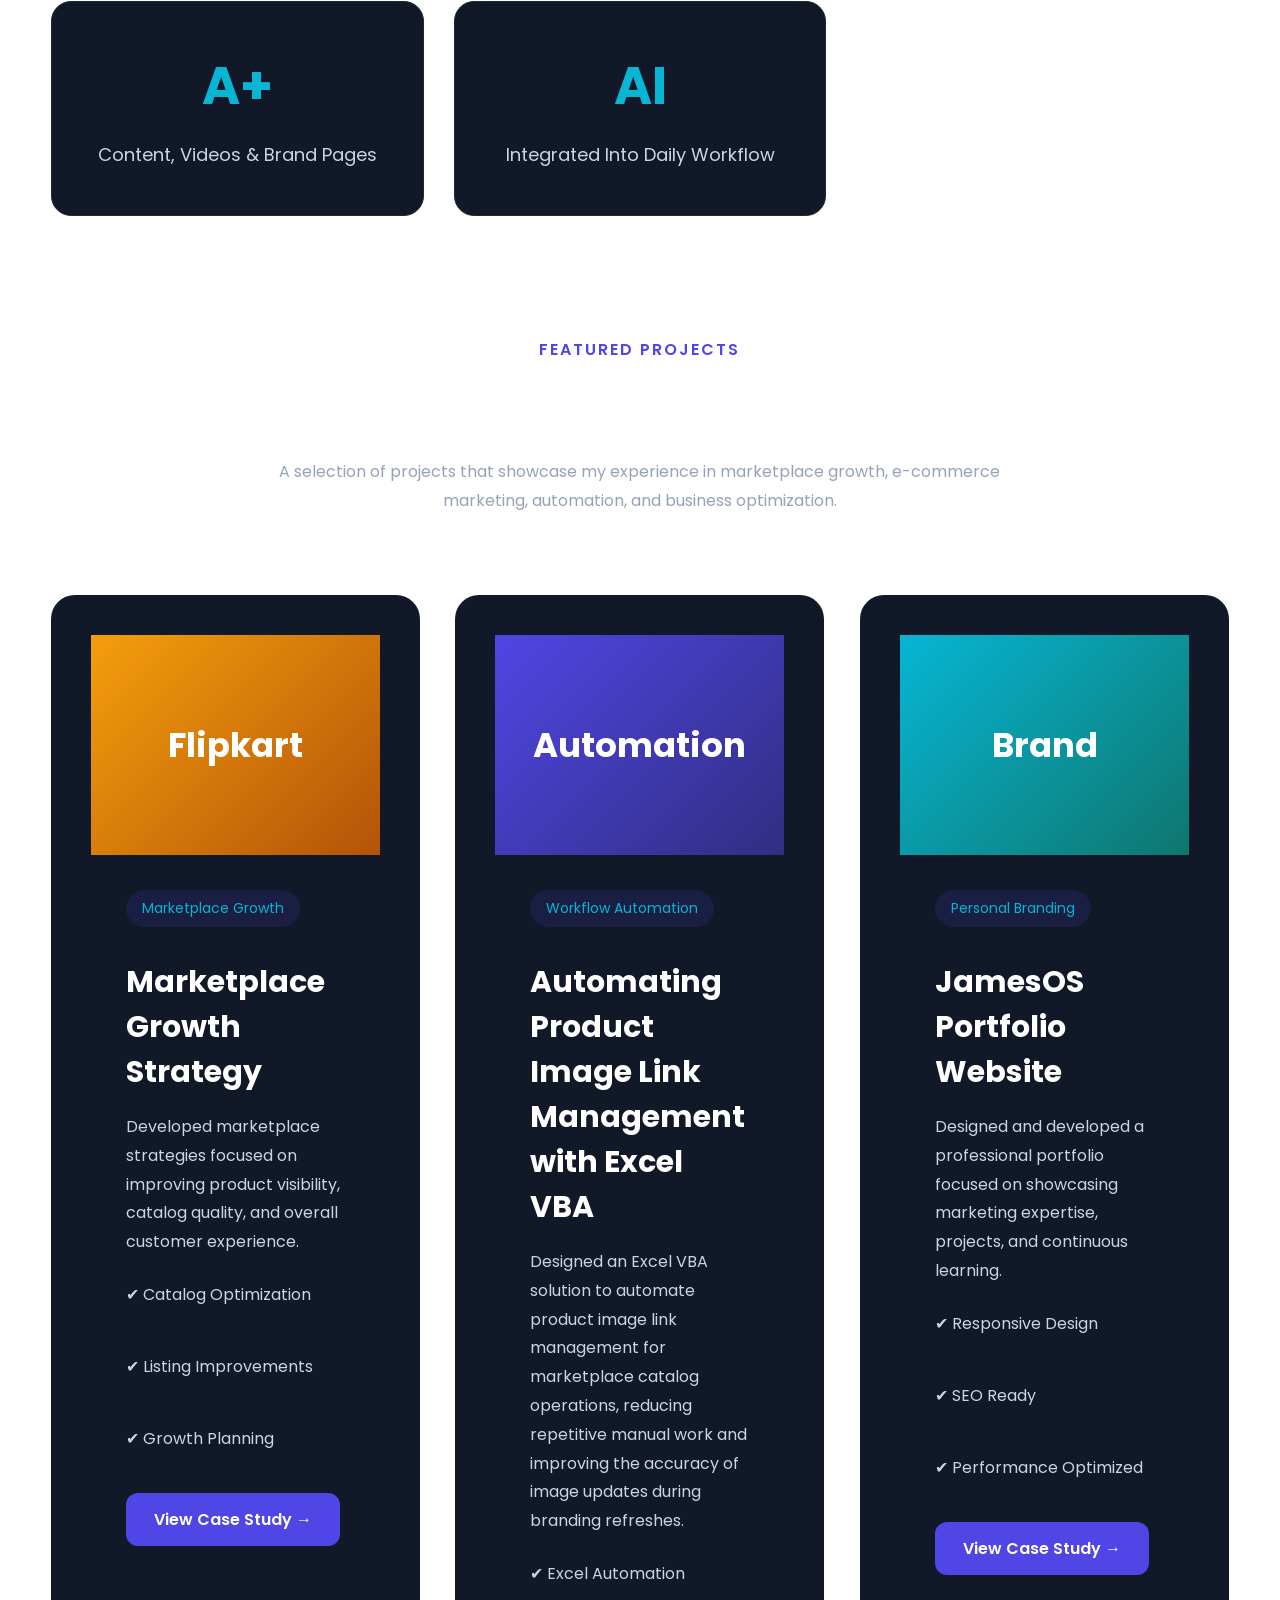
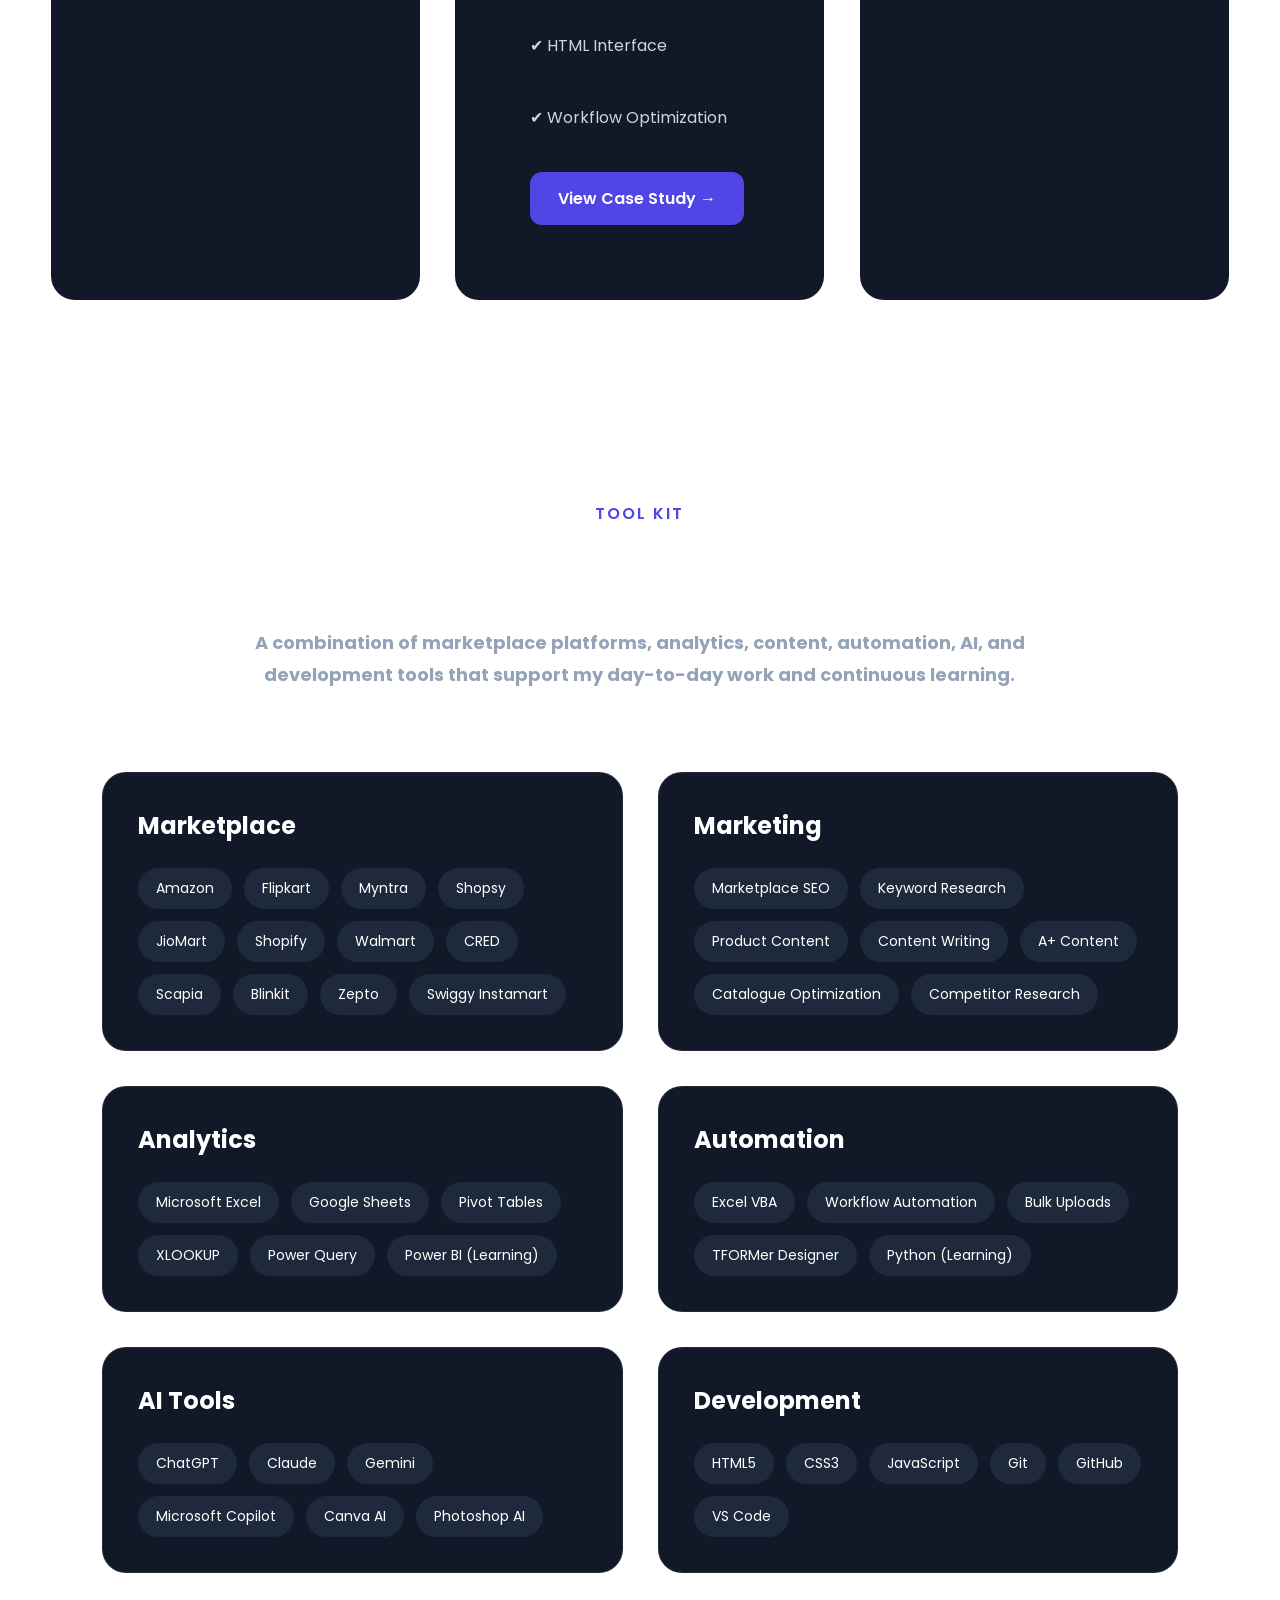
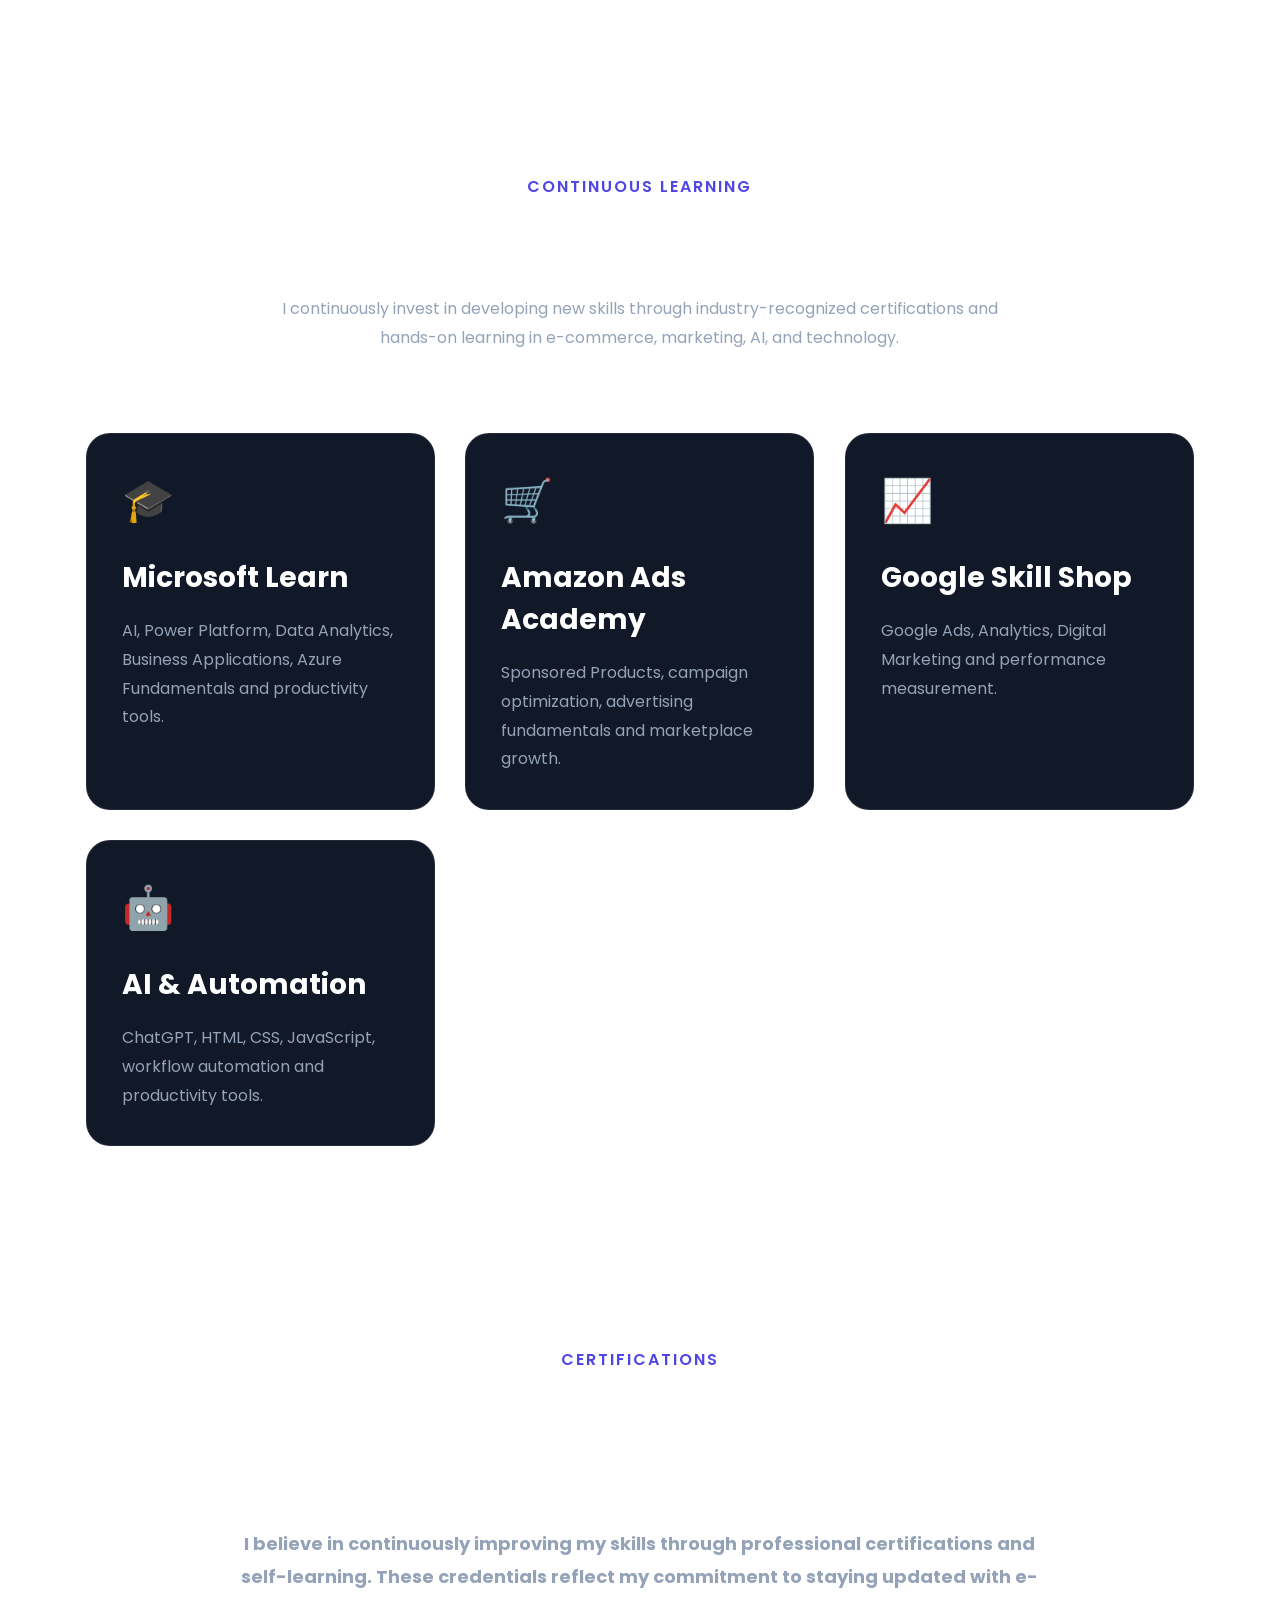
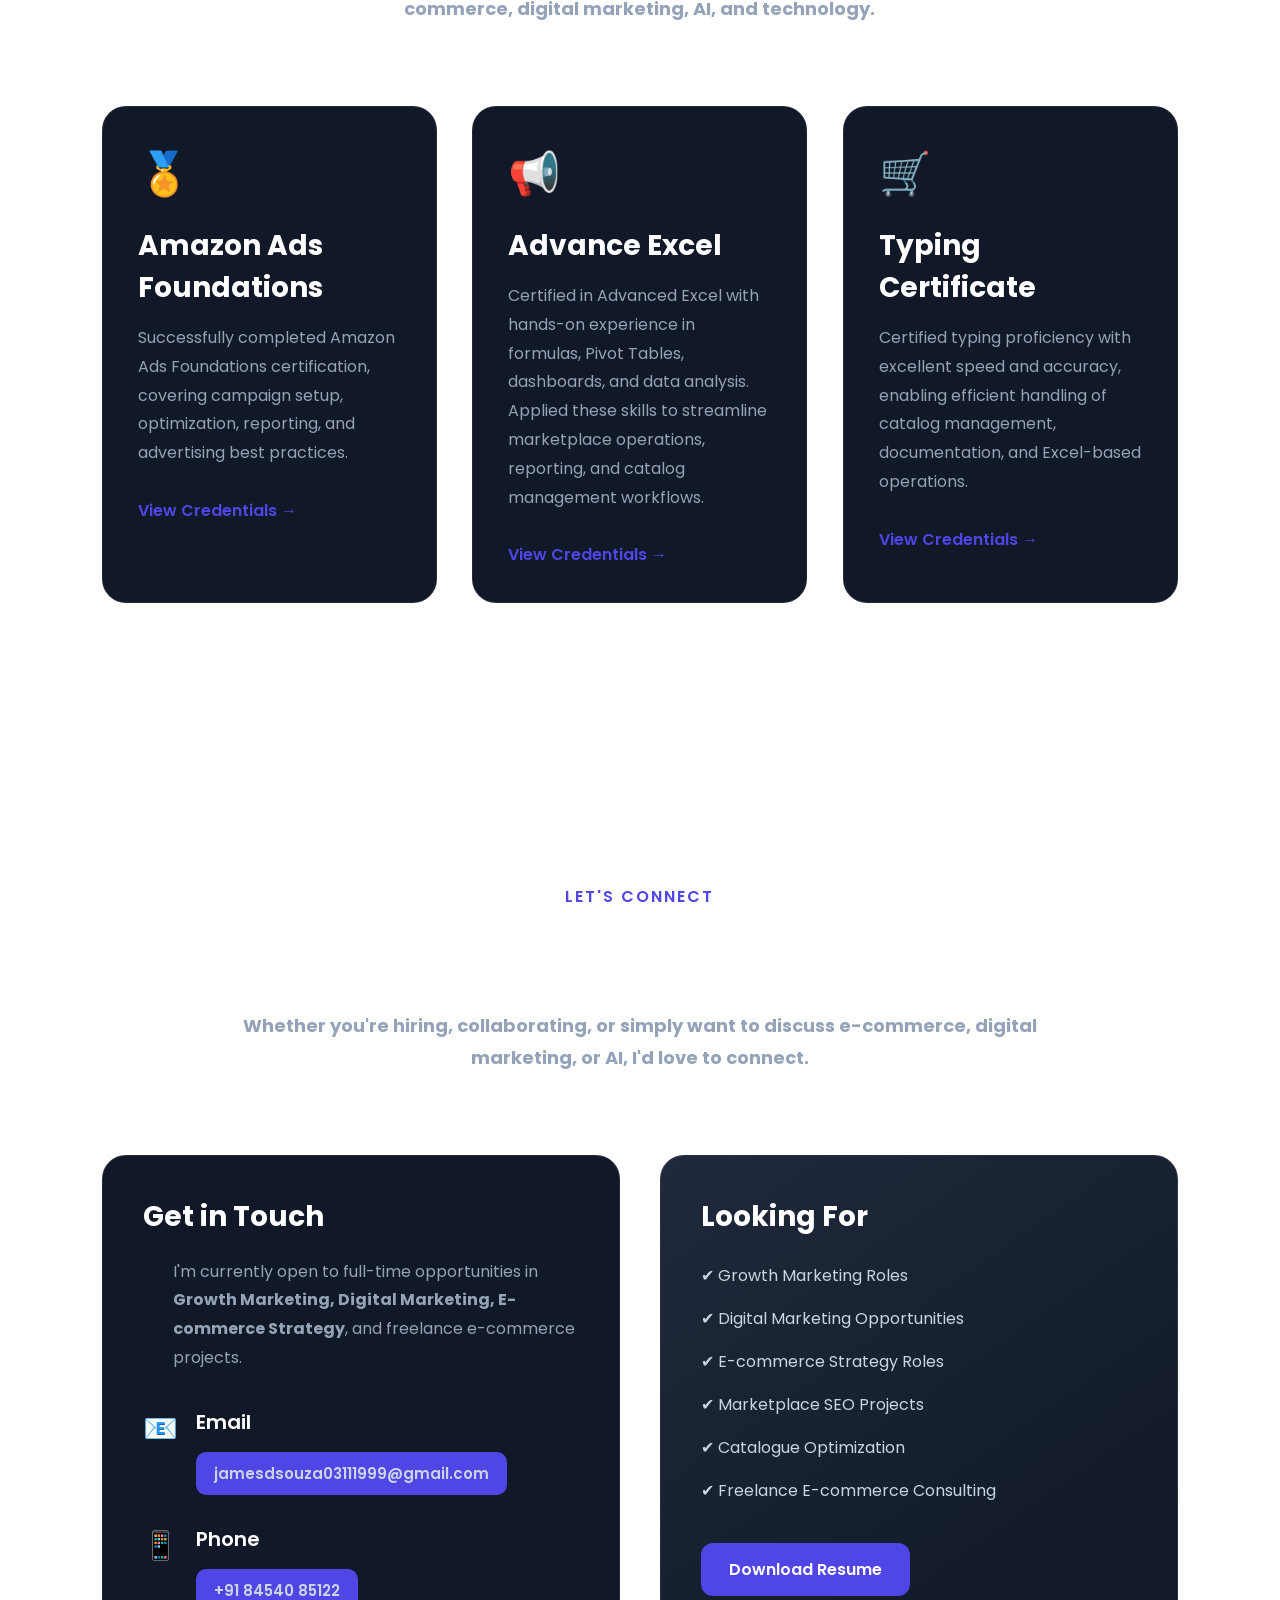
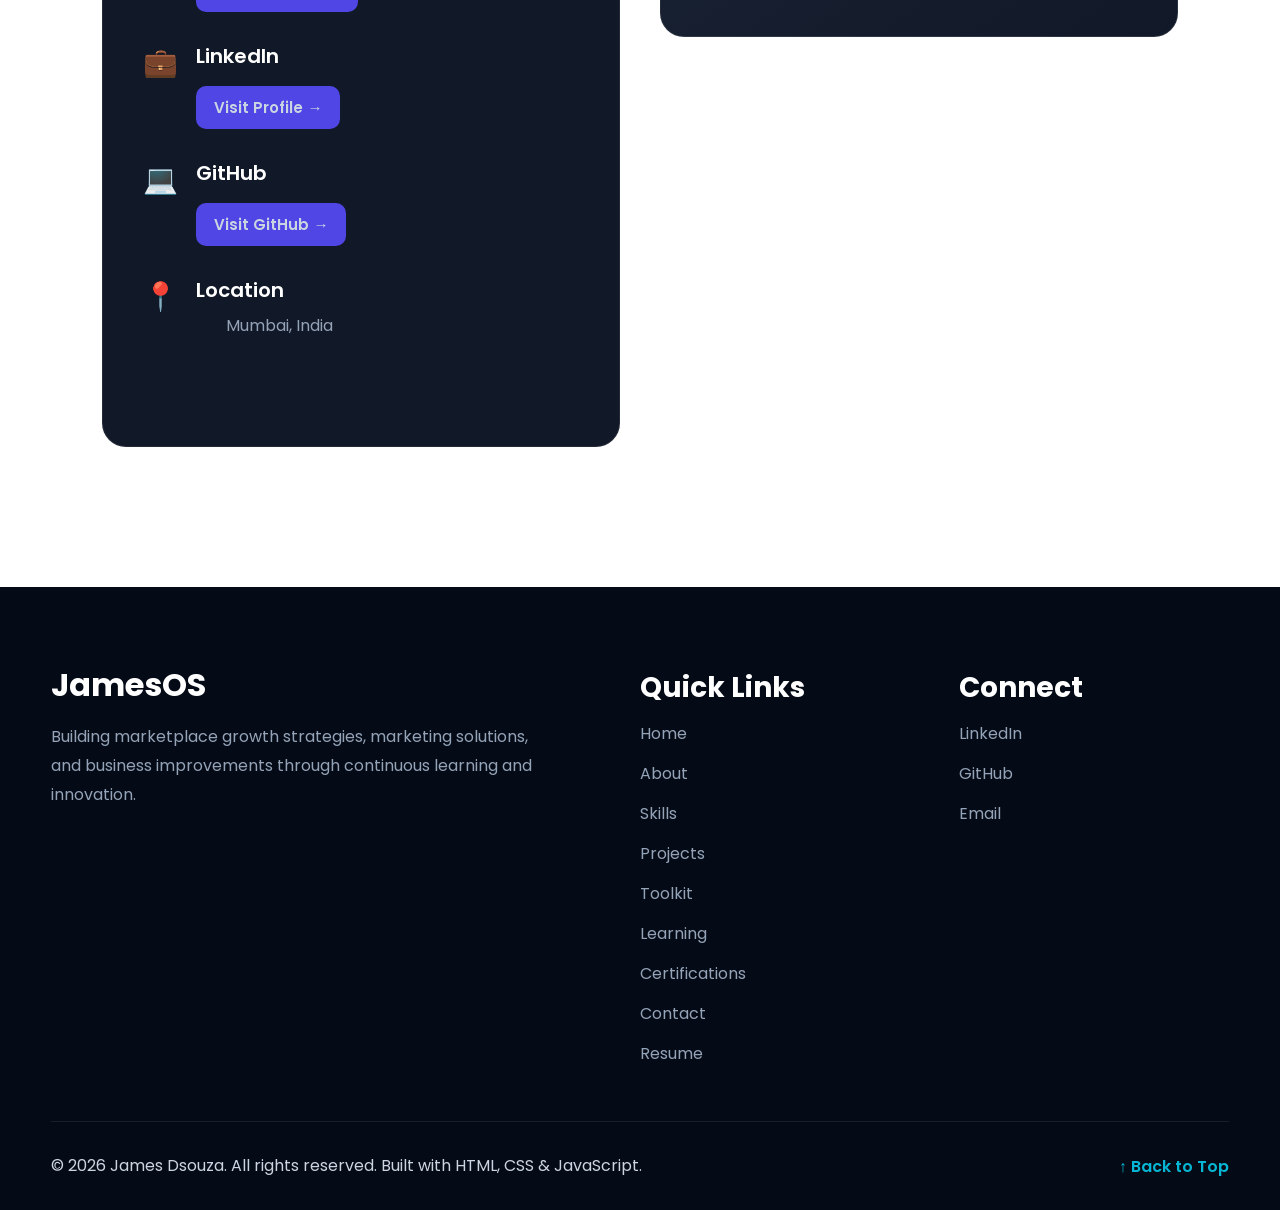
==== commit 456e64a1: "Add files via upload" ====
--- a/index.html
+++ b/index.html
@@ -20,6 +20,9 @@
 <meta name="author" content="James Dsouza">
 <meta name="keywords" content="Marketplace Growth, E-commerce, Amazon, Flipkart, SEO, Digital Marketing, Portfolio, James Dsouza">
 <title>James Dsouza | Marketplace Growth & E-commerce Marketing</title>
+<link rel="preconnect" href="https://fonts.googleapis.com">
+<link rel="preconnect" href="https://fonts.gstatic.com" crossorigin>
+<link href="https://fonts.googleapis.com/css2?family=Poppins:wght@400;500;600;700&display=swap" rel="stylesheet">
 <link rel="stylesheet" href="css/main.css">
 <link rel="stylesheet" href="css/variables.css">
 <link rel="stylesheet" href="css/components.css">
@@ -99,7 +102,7 @@
                         <span>SKUs</span>
                     </div>
                     <div>
-                        <strong>6-8%</strong>
+                        <strong>6-8x</strong>
                         <span>Sales Growth</span>
                     </div>
                     <div>
@@ -127,7 +130,11 @@
     <div class="about-grid">
         <div class="about-text">
             <p>
-            My career began with building a strong foundation in commerce while balancing academics with professional responsibilities. That experience taught me discipline, adaptability, and the importance of delivering consistent results in fast-paced environments.
+            I bring 6+ years of professional experience, including close to 2 years focused
+            specifically on marketplace growth and e-commerce marketing. My career began with
+            building a strong foundation in commerce while balancing academics with professional
+            responsibilities, which taught me discipline, adaptability, and the importance of
+            delivering consistent results in fast-paced environments.
             </p>
             <p>
             Today, I focus on marketplace growth and e-commerce marketing, helping businesses improve product visibility, optimize digital catalogs, support advertising initiatives, and make better business decisions using data and technology.
@@ -159,8 +166,8 @@
             <p>MY JOURNEY</p>
             <h2>Every Experience Built The Next Skill.</h2>
             <span>
-                From legal documentation to marketplace growth,
-                every role taught me a new way of solving problems.
+                A foundation in legal administration built the discipline and precision
+                behind my marketplace growth work today.
             </span>
         </div>
     </div>
@@ -171,16 +178,9 @@
                 <h3>Office Assistant</h3>
                 <small>December 2019 – November 2024</small>
                 <ul class="timeline-list">
-                    <li>Provided comprehensive administrative and clerical support to a High Court lawyer, ensuring smooth daily office operations.
-                    </li>
-                    <li>Assisted in legal research, drafting, and preparation of case documents,
-                    maintaining high accuracy and attention to detail.</li>
-                    <li>Managed court filings, petitions, and documentation in compliance with legal
-                    standards and deadlines.</li>
-                    <li>Handled walk-in clients and scheduled appointments, offering professional
-                    support with confidentiality and discretion.</li>
-                    <li>Organized and maintained case files, correspondence, and legal records for quick reference and smooth workflow.</li>
-                    <li>Coordinated day-to-day office activities, demonstrating strong organizational and multitasking skills.</li>
+                    <li>Provided administrative and clerical support to a High Court lawyer, managing case documentation, filings, and deadlines with high accuracy.</li>
+                    <li>Handled client-facing scheduling and confidential correspondence, building strong organizational and multitasking discipline.</li>
+                    <li>Coordinated day-to-day office operations end-to-end — skills that transferred directly into managing complex marketplace catalogs today.</li>
                 </ul>
             </div>
         </div>
@@ -258,6 +258,10 @@
     </div>
  </div>
 </section>
+<!-- =========================================================
+WHAT I CAN DELIVER  (merged former "Deliverables" + "How I Create Value"
+sections into one, non-redundant list)
+========================================================= -->
 <section id="deliverables" class="deliverables-section">
 <div class="deliverables-section-heading reveal">
     <div class="container">
@@ -282,24 +286,24 @@
         <p>Creating structured, customer-focused product content that improves engagement, trust, and conversion.</p>
     </div>
     <div class="deliverable-card reveal">
+        <div class="icon">📦</div>
+        <h3>Catalogue Management</h3>
+        <p>Creating, maintaining, and optimizing product listings across marketplaces with complete product information, category mapping, images, A+ Content, and quality checks.</p>
+    </div>
+    <div class="deliverable-card reveal">
         <div class="icon">📊</div>
-        <h3>Marketplace Analytics</h3>
-        <p>Transforming marketplace data into actionable insights using Excel, reports, and performance tracking.</p>
+        <h3>Analytics & Reporting</h3>
+        <p>Transforming marketplace data into dashboards and actionable insights using Excel, reports, and performance tracking.</p>
+    </div>
+    <div class="deliverable-card reveal">
+        <div class="icon">⚡</div>
+        <h3>Automation (Excel & VBA)</h3>
+        <p>Building Excel and VBA tools that reduce manual work, automate repetitive tasks, and improve workflow efficiency.</p>
     </div>
     <div class="deliverable-card reveal">
         <div class="icon">🤖</div>
         <h3>AI-Powered Workflows</h3>
         <p>Using AI tools to accelerate research, content creation, workflow automation, and productivity.</p>
-    </div>
-    <div class="deliverable-card reveal">
-        <div class="icon">🛒</div>
-        <h3>Marketplace Management</h3>
-        <p>Managing high-quality product catalog across marketplaces while maintaining consistency and brand standards.</p>
-    </div>
-    <div class="deliverable-card reveal">
-        <div class="icon">📈</div>
-        <h3>Growth Mindset</h3>
-        <p>Continuously testing, learning, and improving processes to support long-term e-commerce growth.</p>
     </div>
 </div>
 </section>
@@ -445,7 +449,6 @@
 
             </div>
 
-
             <!-- =====================================
             OTHER DIGITAL COMMERCE PLATFORMS
             ====================================== -->
@@ -535,48 +538,6 @@
 
     </div>
 
-</section>
-<!-- =========================
-     HOW I CREATE VALUE
-========================= -->
-<section id="services" class="services">
-    <div class="container">
-    <div class="section-title">
-        <p>WHAT I DO</p>
-        <h2>How I Create Value</h2>
-        <span>I help brands improve product visibility, simplify catalogue management, automate repetitive work, and make data-driven decisions.</span>
-    </div>
-    <div class="services-grid">
-        <div class="service-card">
-            <div class="service-icon">📦</div>
-            <h3>Catalogue Management</h3>
-            <p>
-                Creating, maintaining, and optimizing product listings across marketplaces with complete product information, category mapping, images, A+ Content, and quality checks.
-            </p>
-        </div>
-        <div class="service-card">
-            <div class="service-icon">🔍</div>
-            <h3>Marketplace SEO</h3>
-            <p>
-                Writing SEO-friendly product titles, descriptions, bullet points, backend keywords, and attributes to improve search visibility and conversion.
-            </p>
-        </div>
-        <div class="service-card">
-            <div class="service-icon">⚡</div>
-            <h3>Automation</h3>
-            <p>
-                Building Excel and VBA tools that reduce manual work, automate repetitive tasks, and improve overall workflow efficiency.
-            </p>
-        </div>
-        <div class="service-card">
-            <div class="service-icon">📊</div>
-            <h3>Analytics & Reporting</h3>
-            <p>
-                Organizing marketplace data into dashboards and reports that help track performance, identify trends, and support business decisions.
-            </p>
-        </div>
-    </div>
-    </div>
 </section>
 <!-- =========================
      IMPACT
@@ -593,19 +554,19 @@
     </div>
     <div class="impact-grid">
         <div class="impact-card reveal">
-            <h3 class="counter" data-count="15" data-suffix="+">0</h3>
+            <h3 class="counter" data-count="15" data-suffix="+">15+</h3>
             <p>Marketplace Platforms</p>
         </div>
         <div class="impact-card reveal">
-            <h3 class="counter" data-count="3000" data-suffix="+">0</h3>
+            <h3 class="counter" data-count="3000" data-suffix="+">3000+</h3>
             <p>Listings Managed</p>
         </div>
         <div class="impact-card reveal">
-            <h3>6–8%</h3>
+            <h3>6–8x</h3>
             <p>Sales Growth</p>
         </div>
         <div class="impact-card reveal">
-            <h3 class="counter" data-count="3">0</h3>
+            <h3 class="counter" data-count="3">3</h3>
           <p>Featured Case Studies</p>
         </div>
     </div>
@@ -964,9 +925,8 @@
     <div class="contact-wrapper">
         <!-- Left Side -->
         <!-- =========================================================
-        CONTACT ACTION HUB — COPY & VISIT BUTTONS
-        Purpose:
-        Interactive contact actions with copy-to-clipboard support.
+        CONTACT ACTION HUB — direct mailto/tel links so recruiters
+        can act immediately without relying on clipboard JS.
         ========================================================= -->
         <div class="contact-info">
             <h3>Get in Touch</h3>
@@ -980,22 +940,18 @@
             <span>📧</span>
             <div>
                 <h4>Email</h4>
-            <button
-                class="contact-action-btn copy-btn"
-                data-copy="jamesdsouza03111999@gmail.com">
-                Copy email
-            </button>
-        </div>
-    </div>
+                <a class="contact-action-btn" href="mailto:jamesdsouza03111999@gmail.com">
+                    jamesdsouza03111999@gmail.com
+                </a>
+            </div>
+        </div>
     <div class="contact-item">
         <span>📱</span>
         <div>
             <h4>Phone</h4>
-            <button
-                class="contact-action-btn copy-btn"
-                data-copy="+918454085122">
-                Copy Phone
-            </button>
+            <a class="contact-action-btn" href="tel:+918454085122">
+                +91 84540 85122
+            </a>
         </div>
     </div>
     <div class="contact-item">
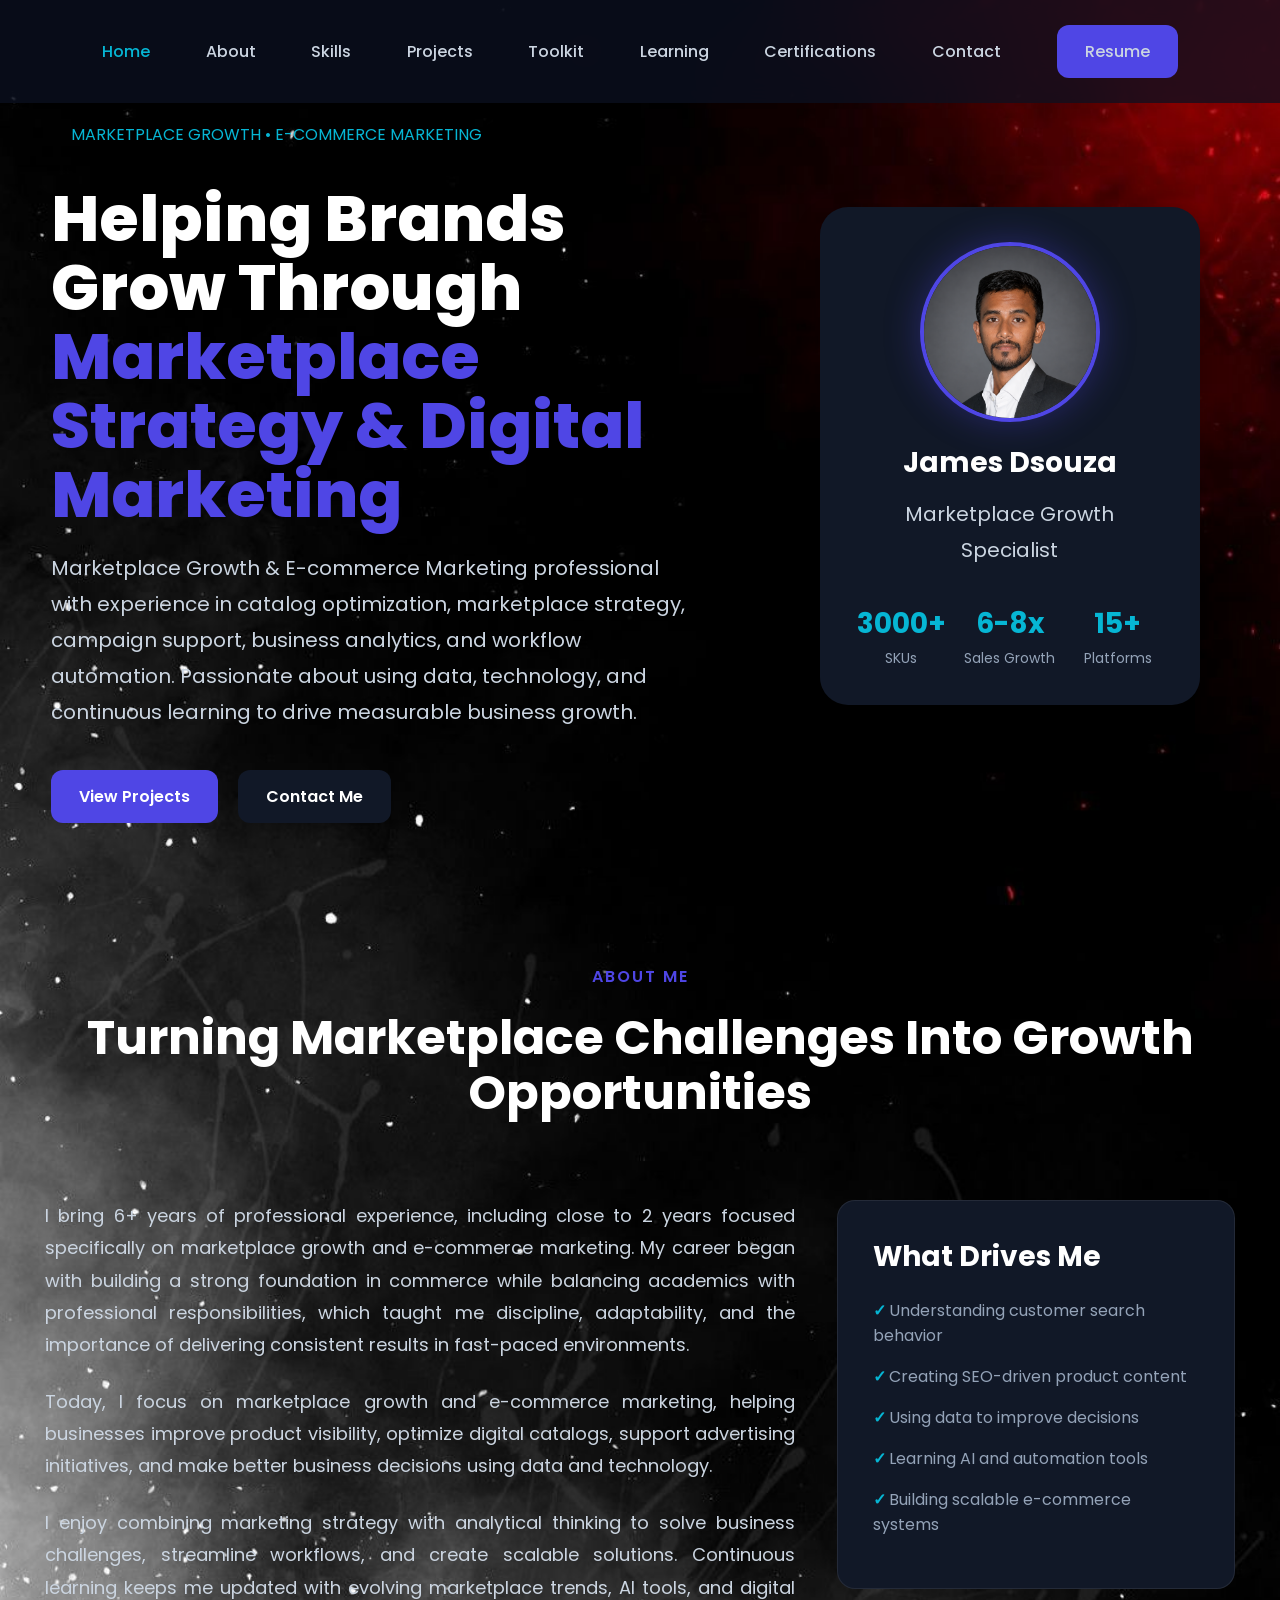
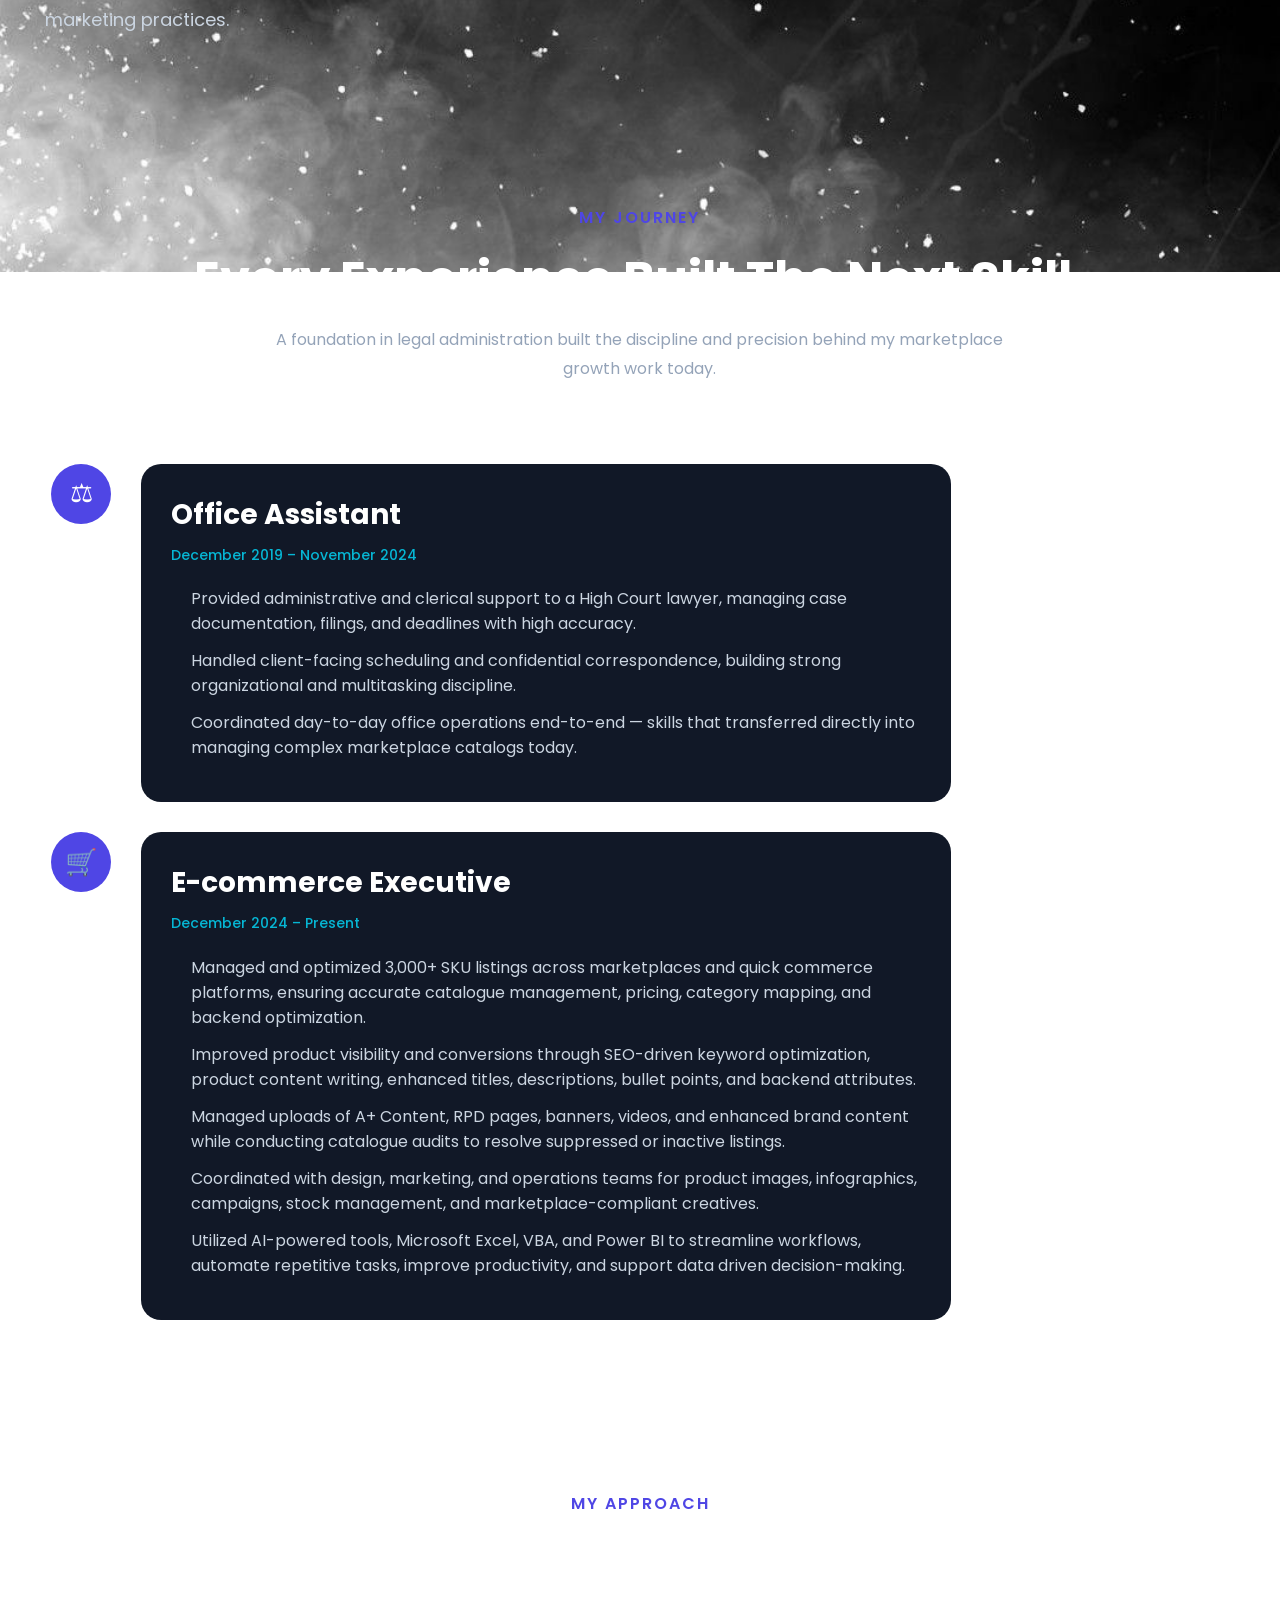
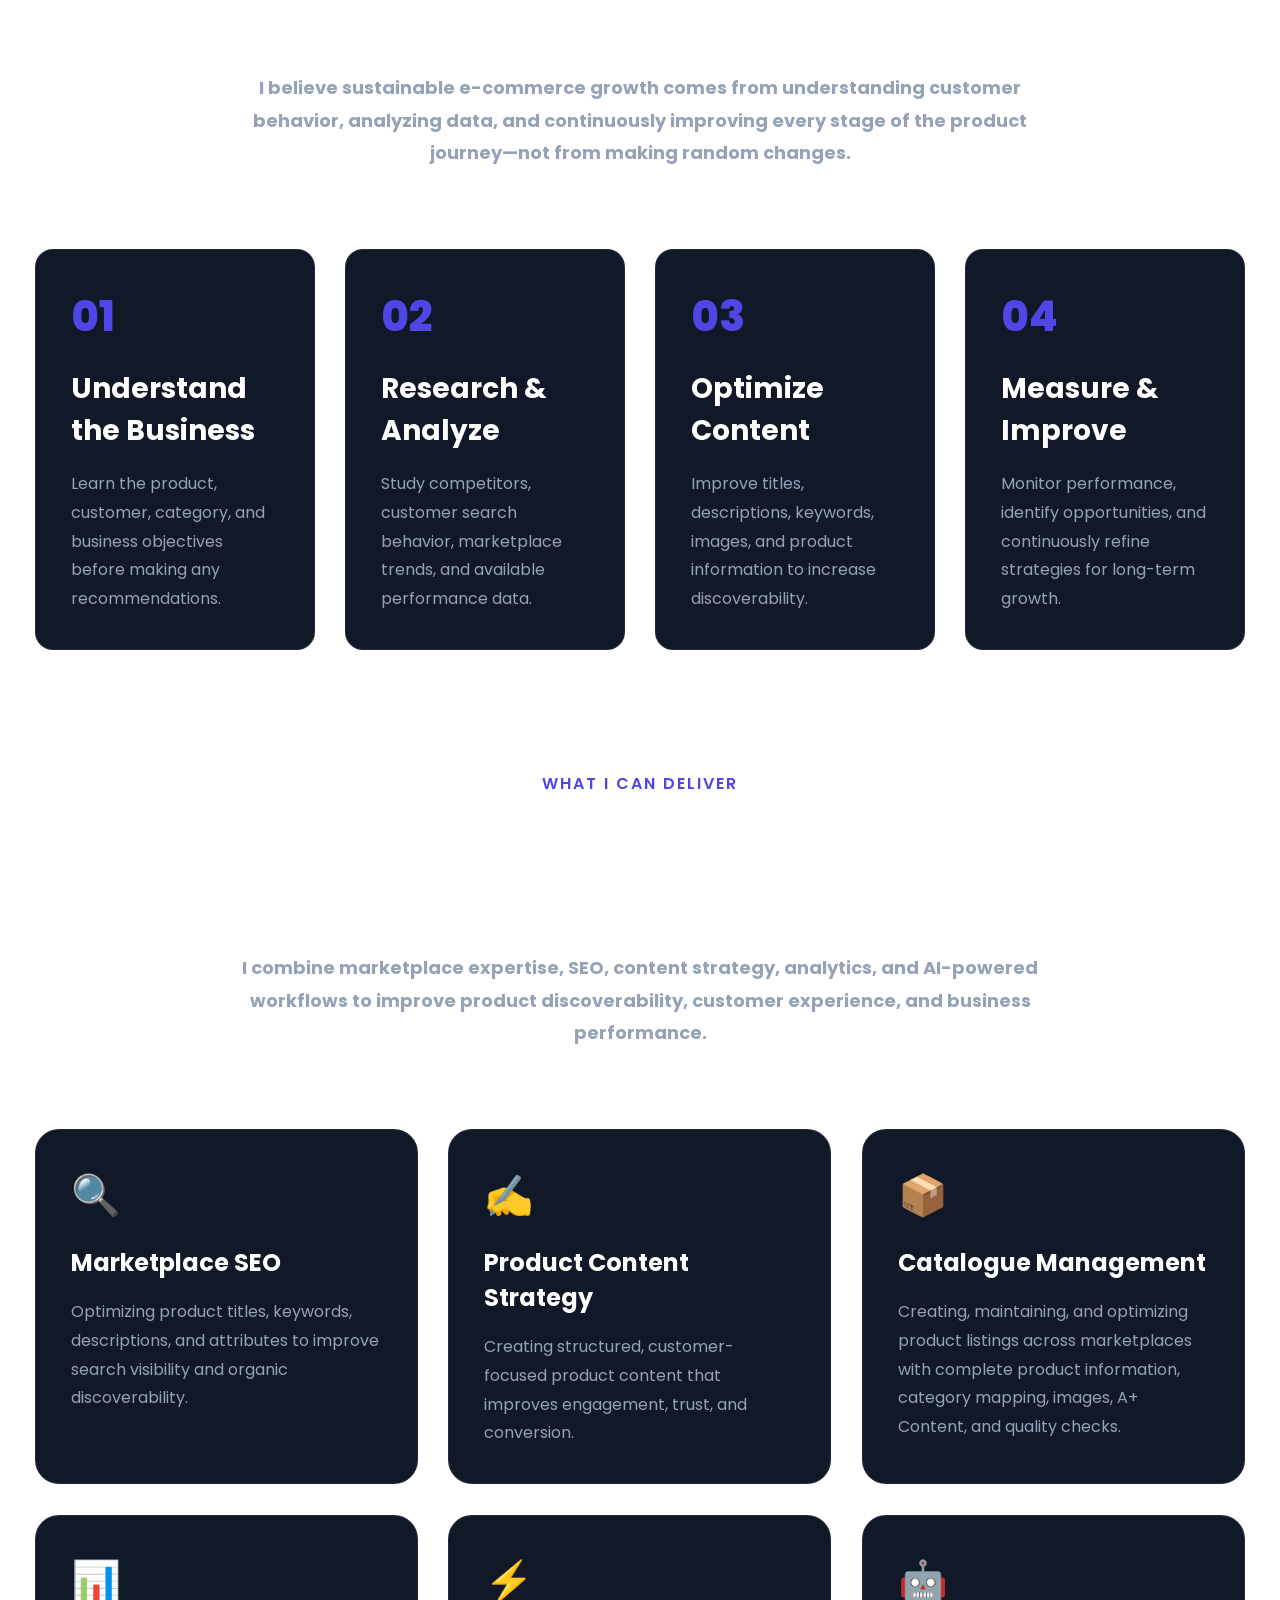
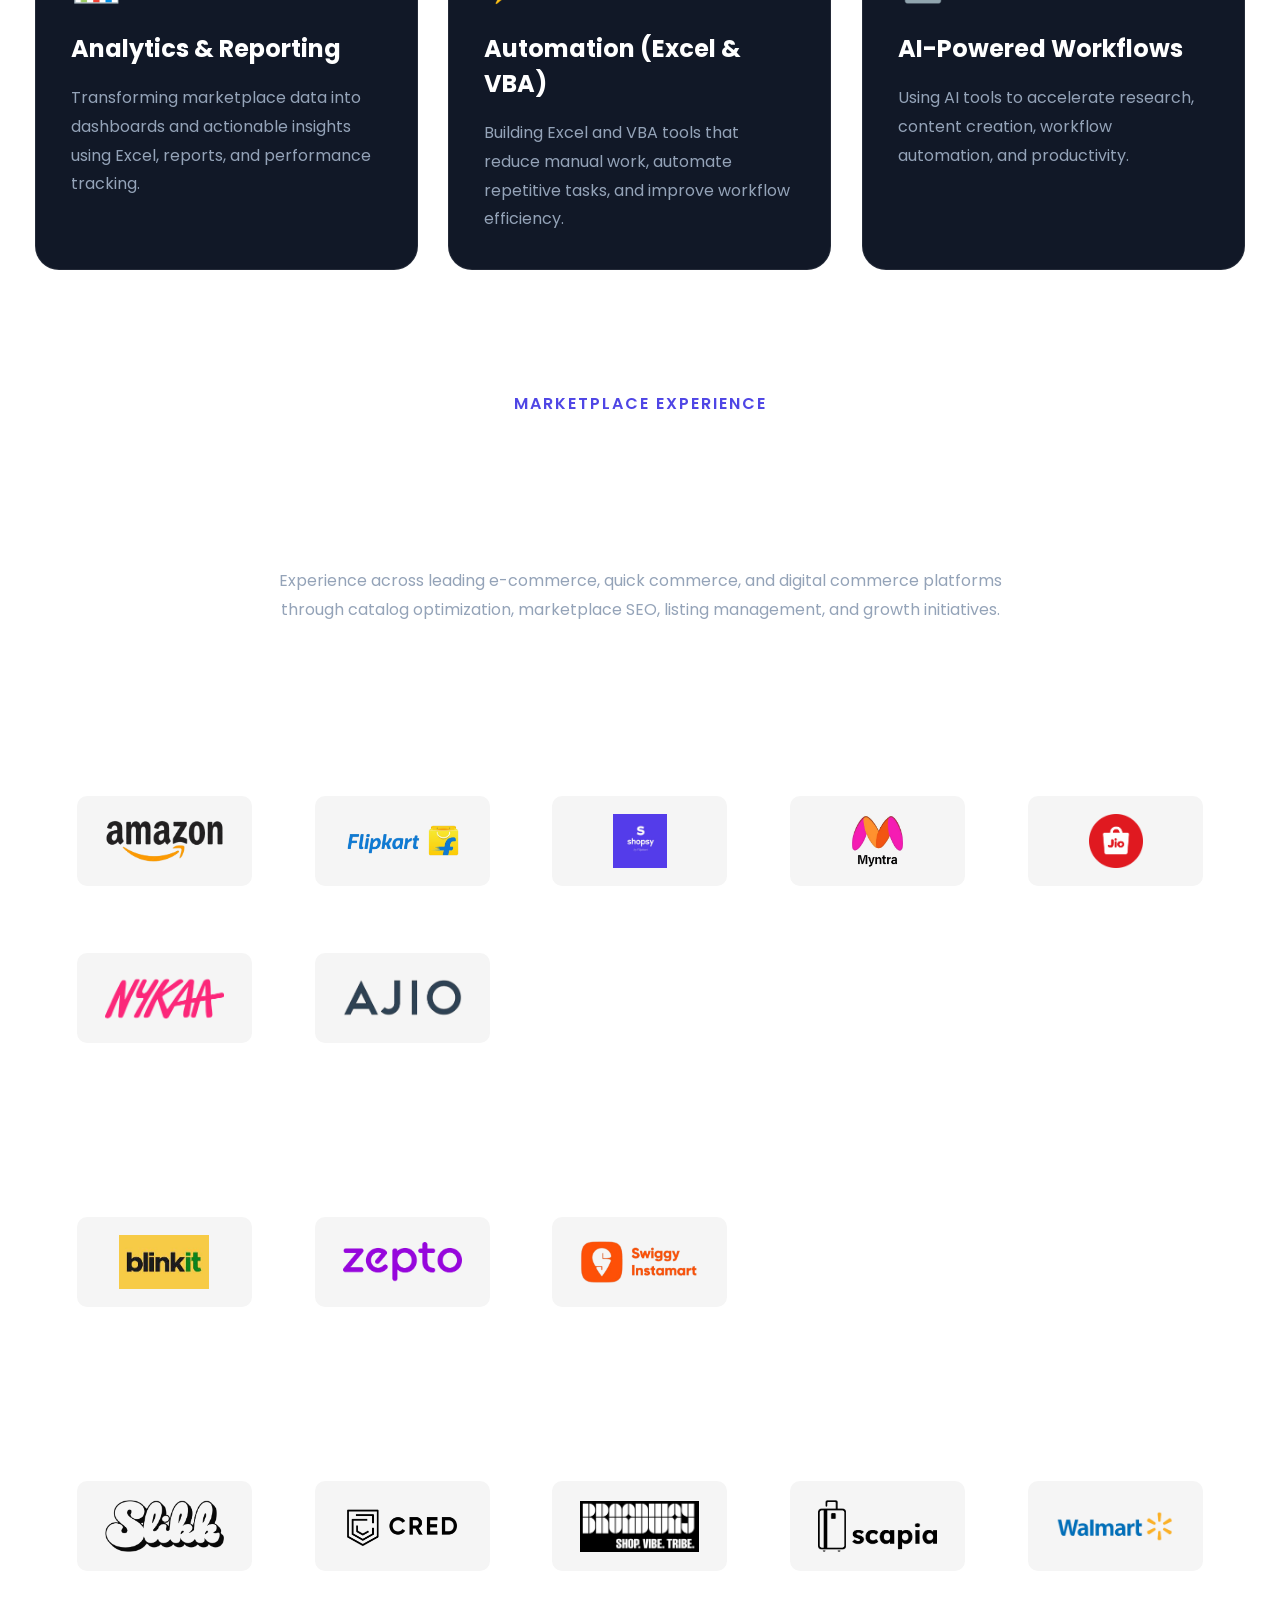
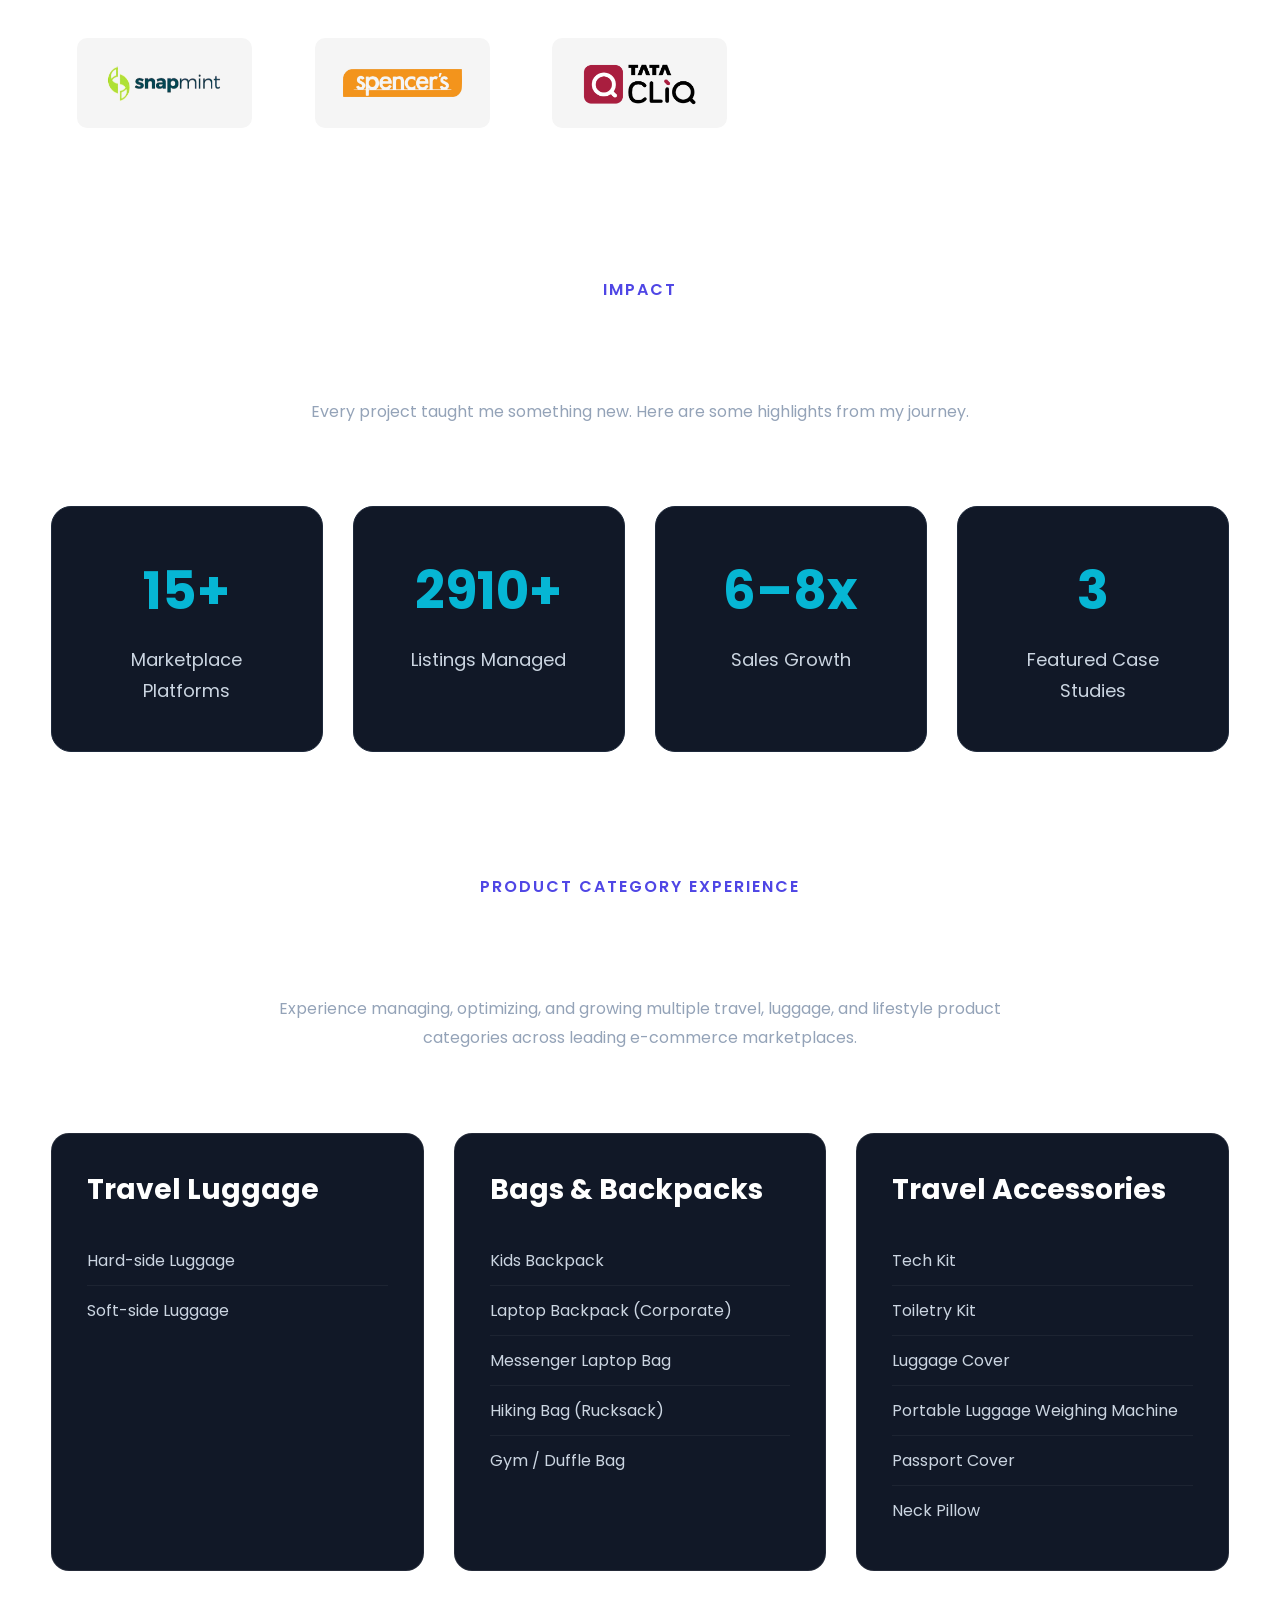
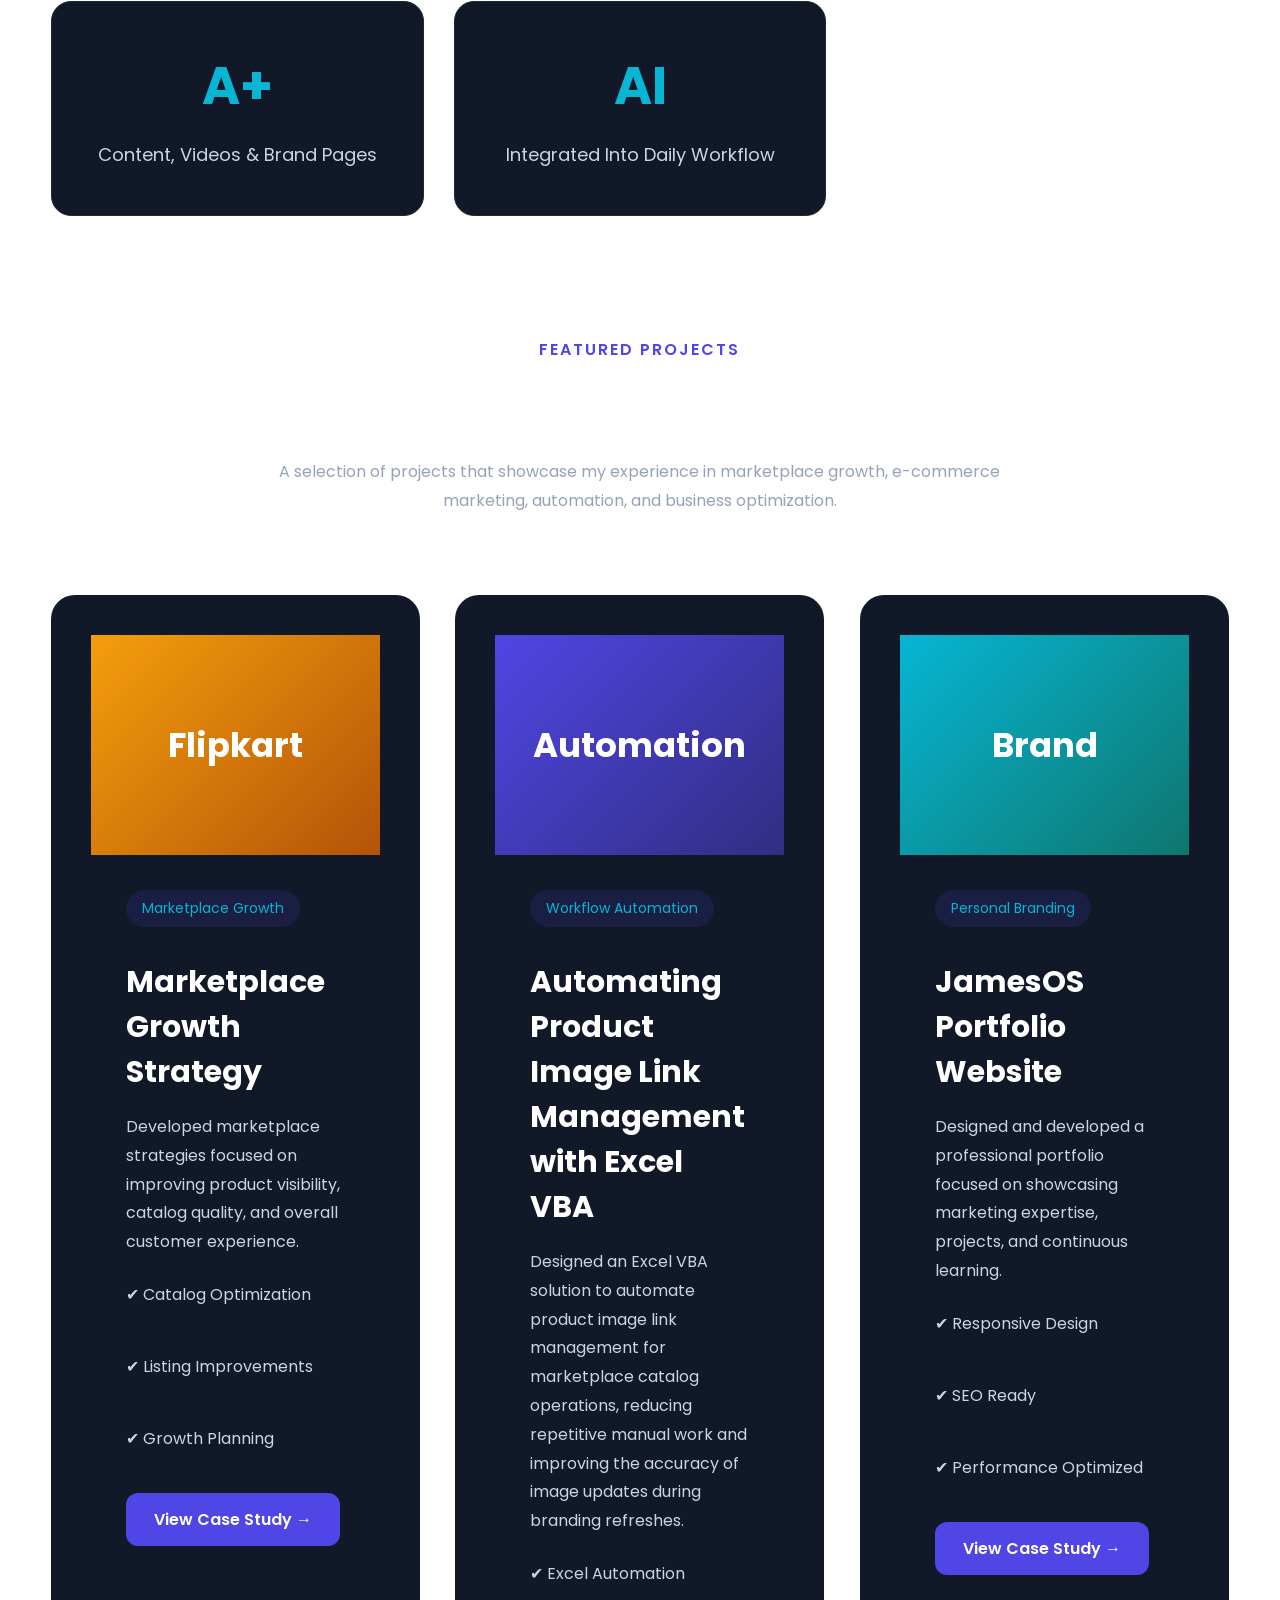
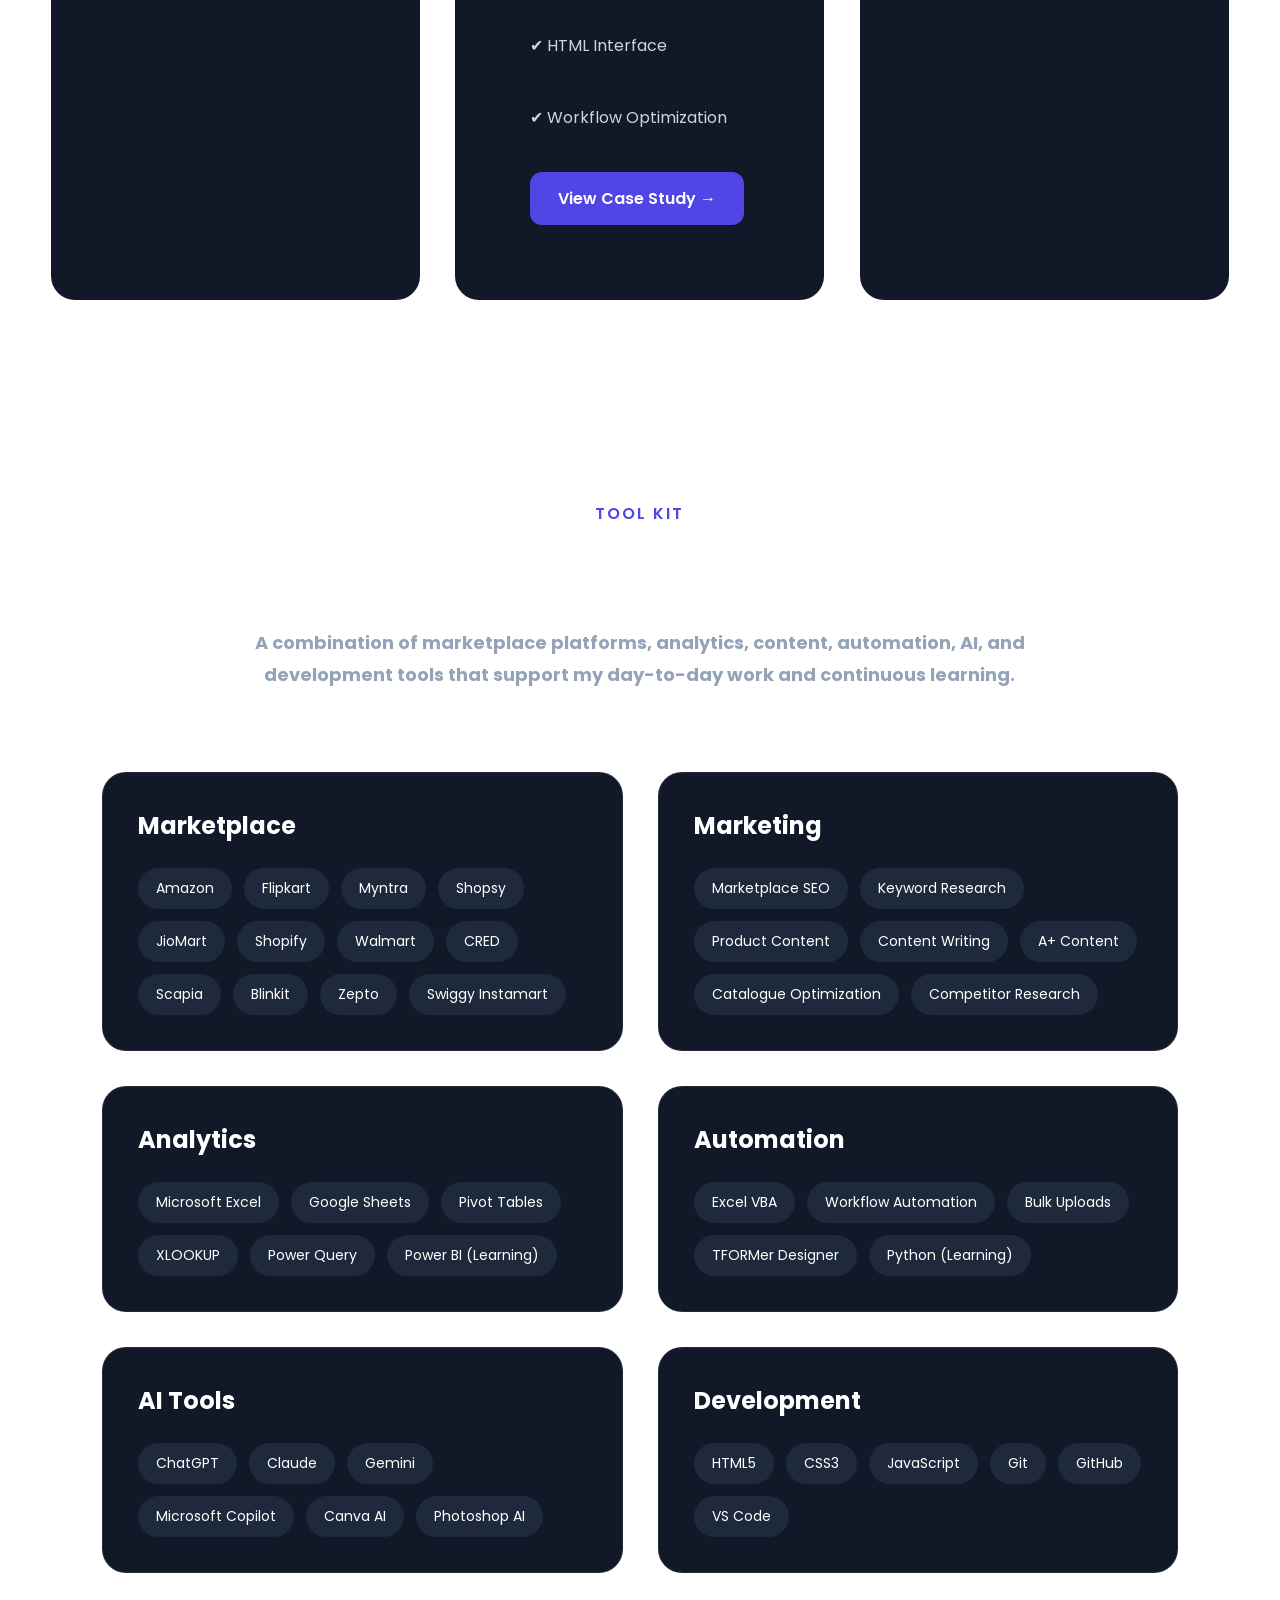
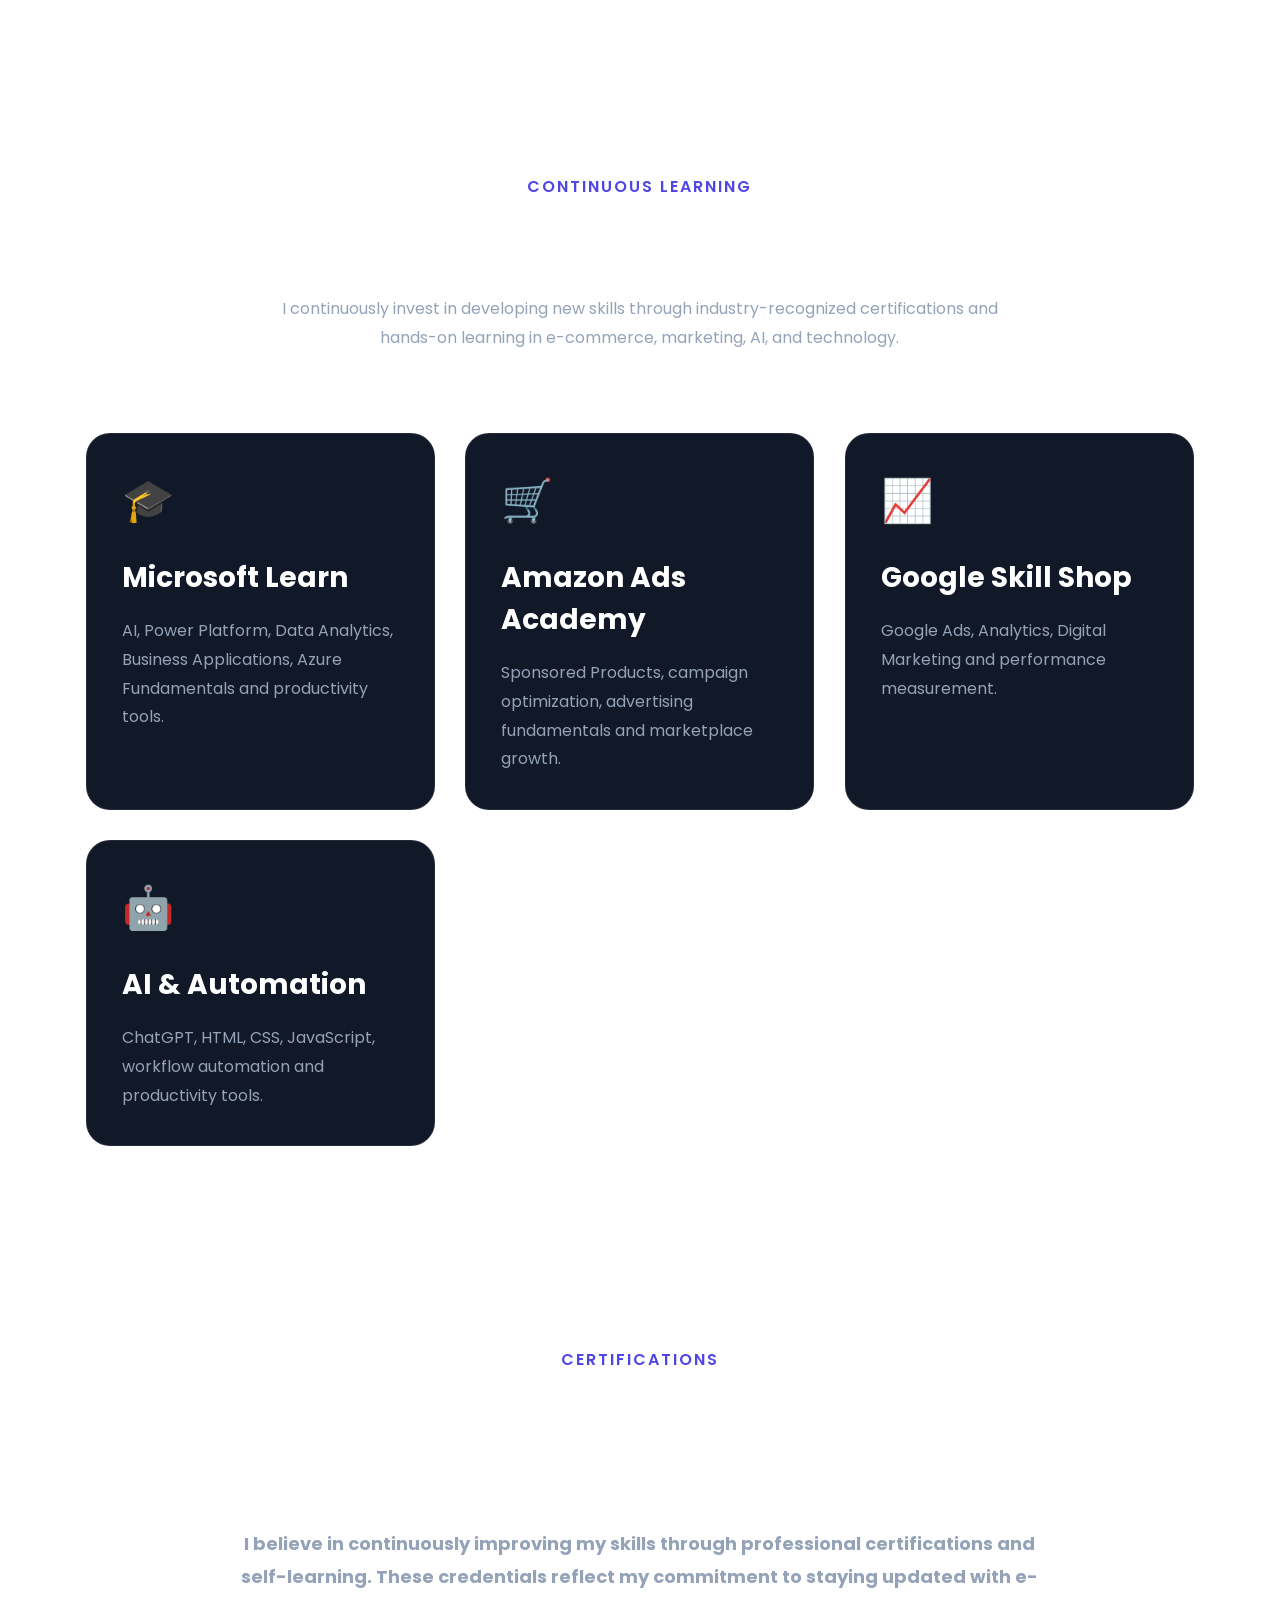
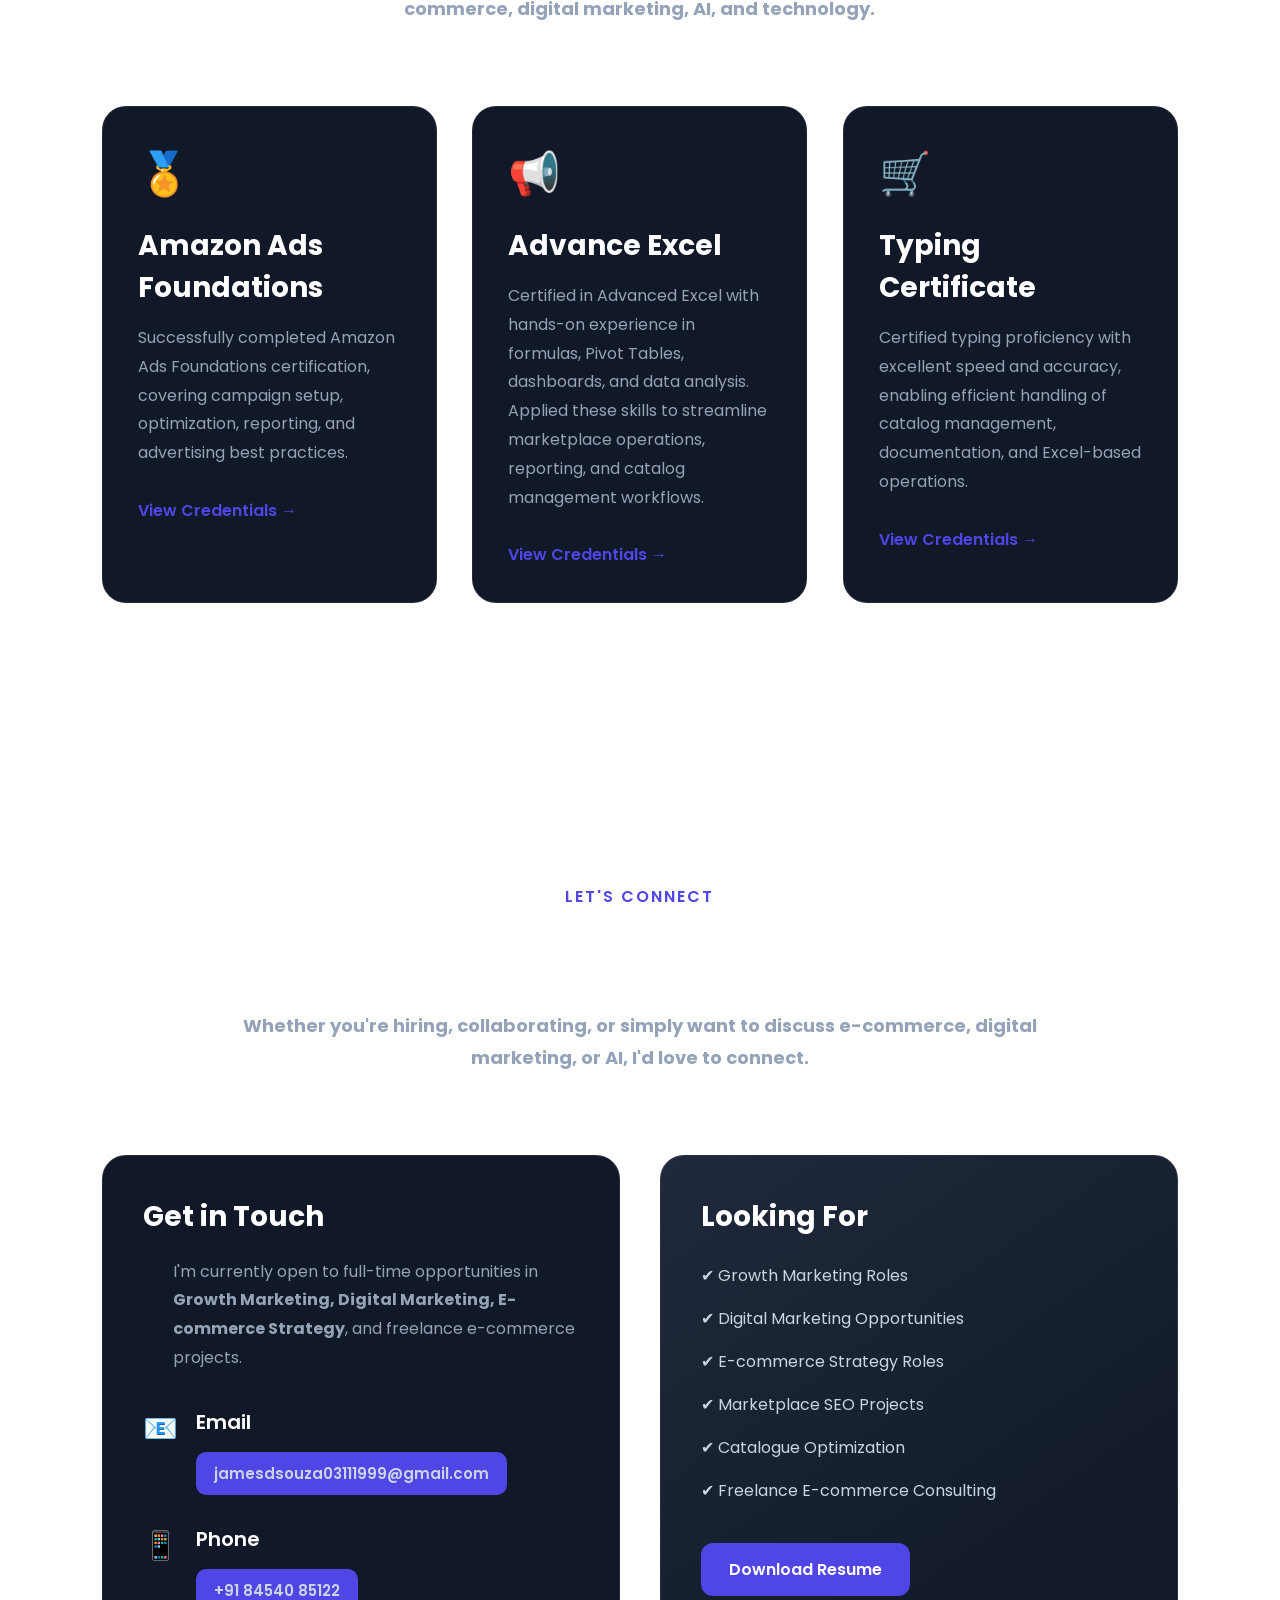
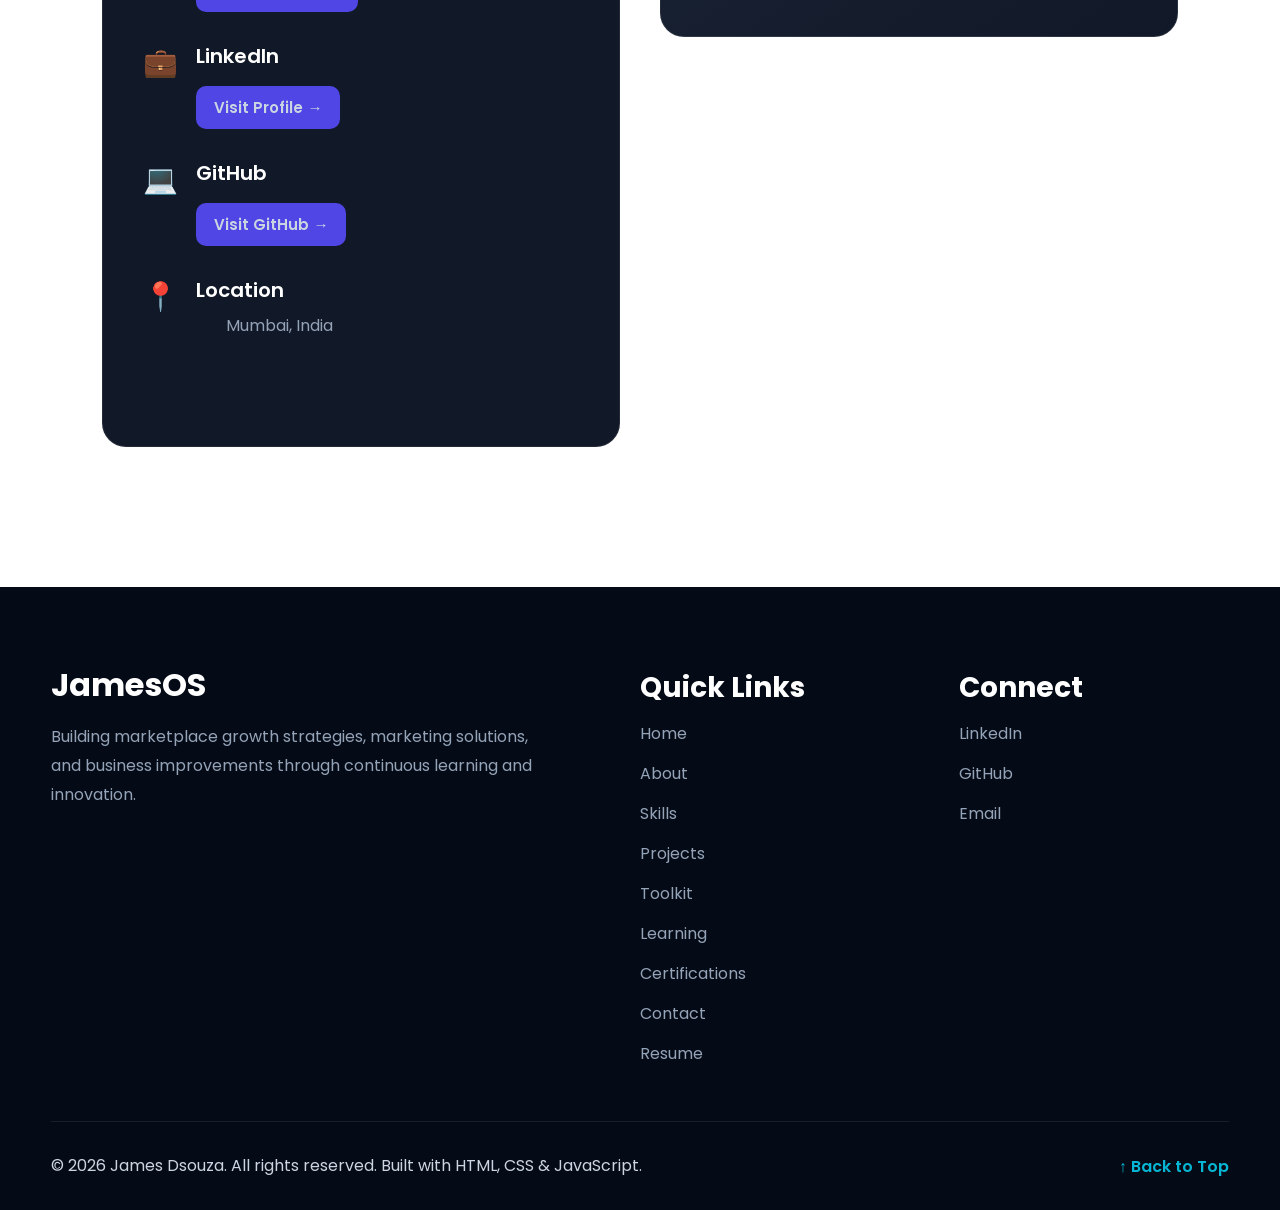
==== commit 57143c91: "17-09-2026" ====
--- a/index.html
+++ b/index.html
@@ -30,7 +30,6 @@
 <link rel="stylesheet" href="css/animations.css">
 <link rel="stylesheet" href="css/responsive.css">
 </head>
-
 <body>
 <header class="site-header">
     <div class="wrapper">
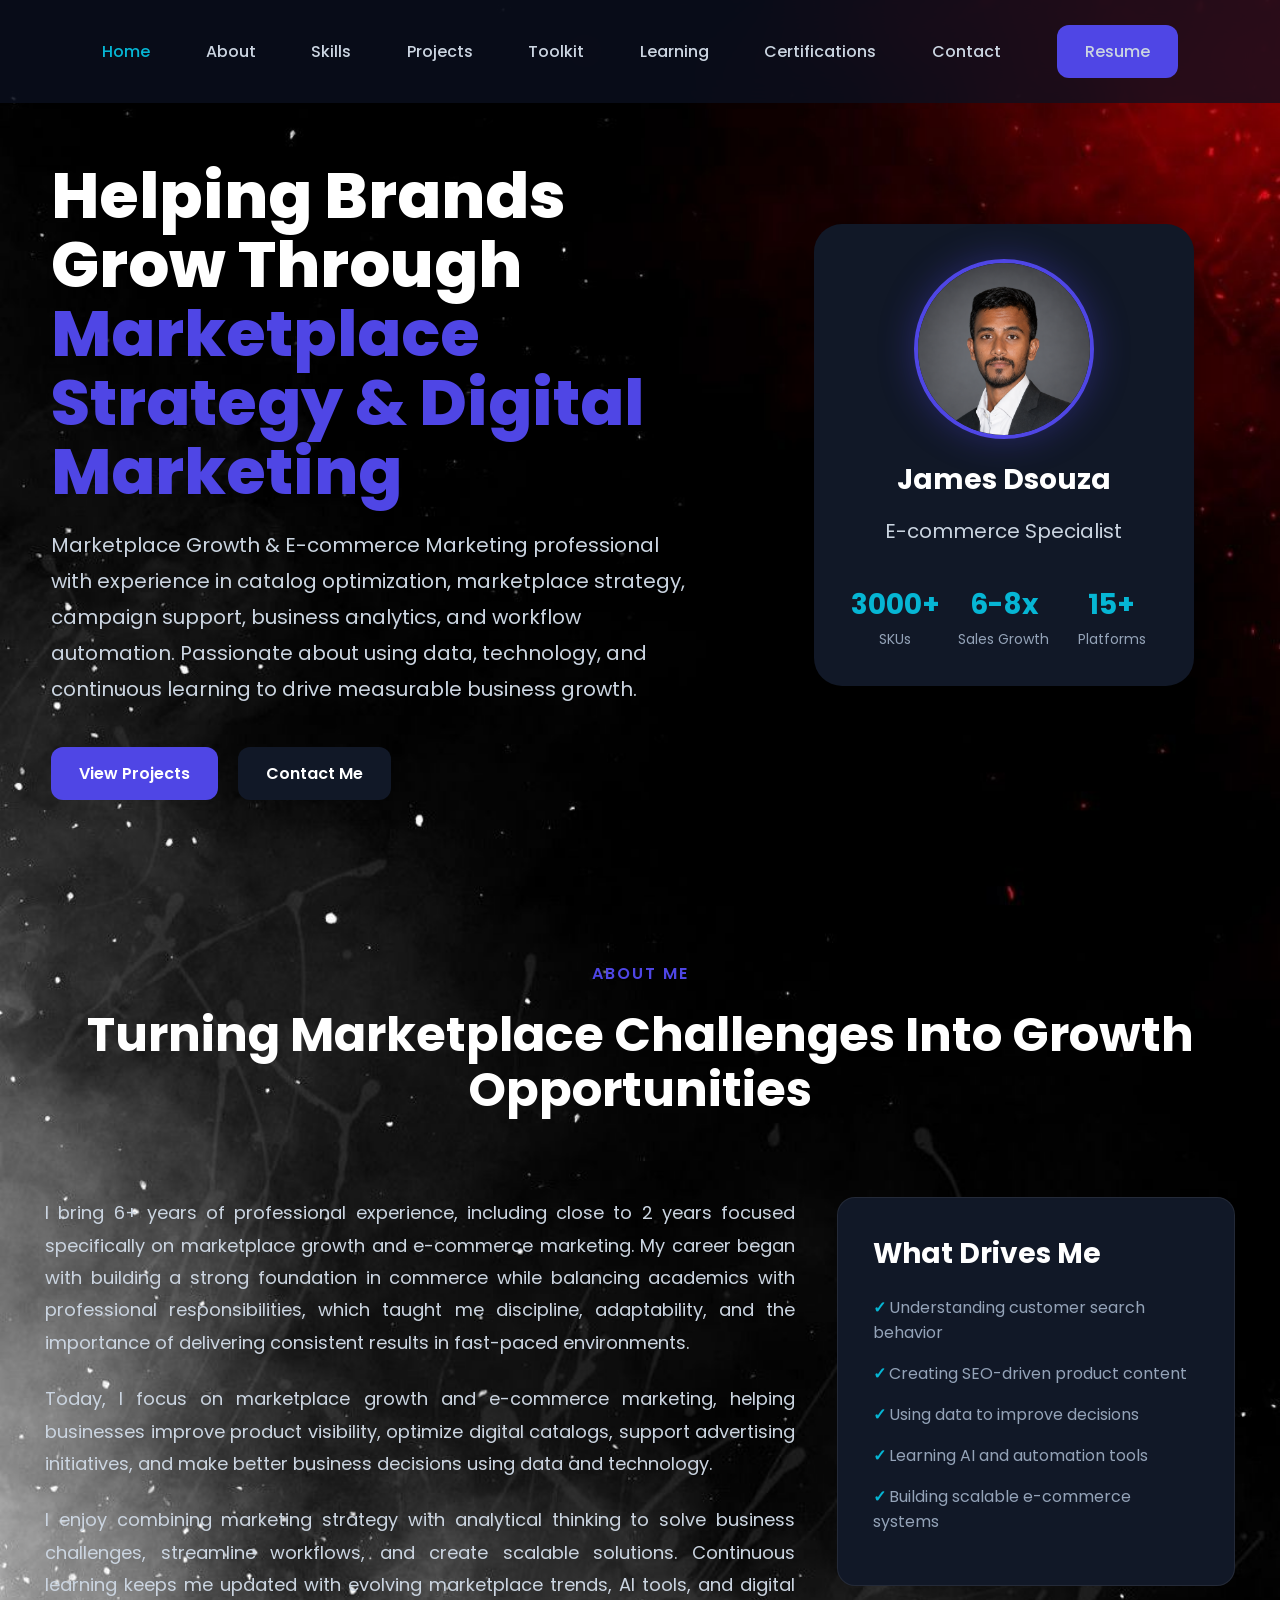
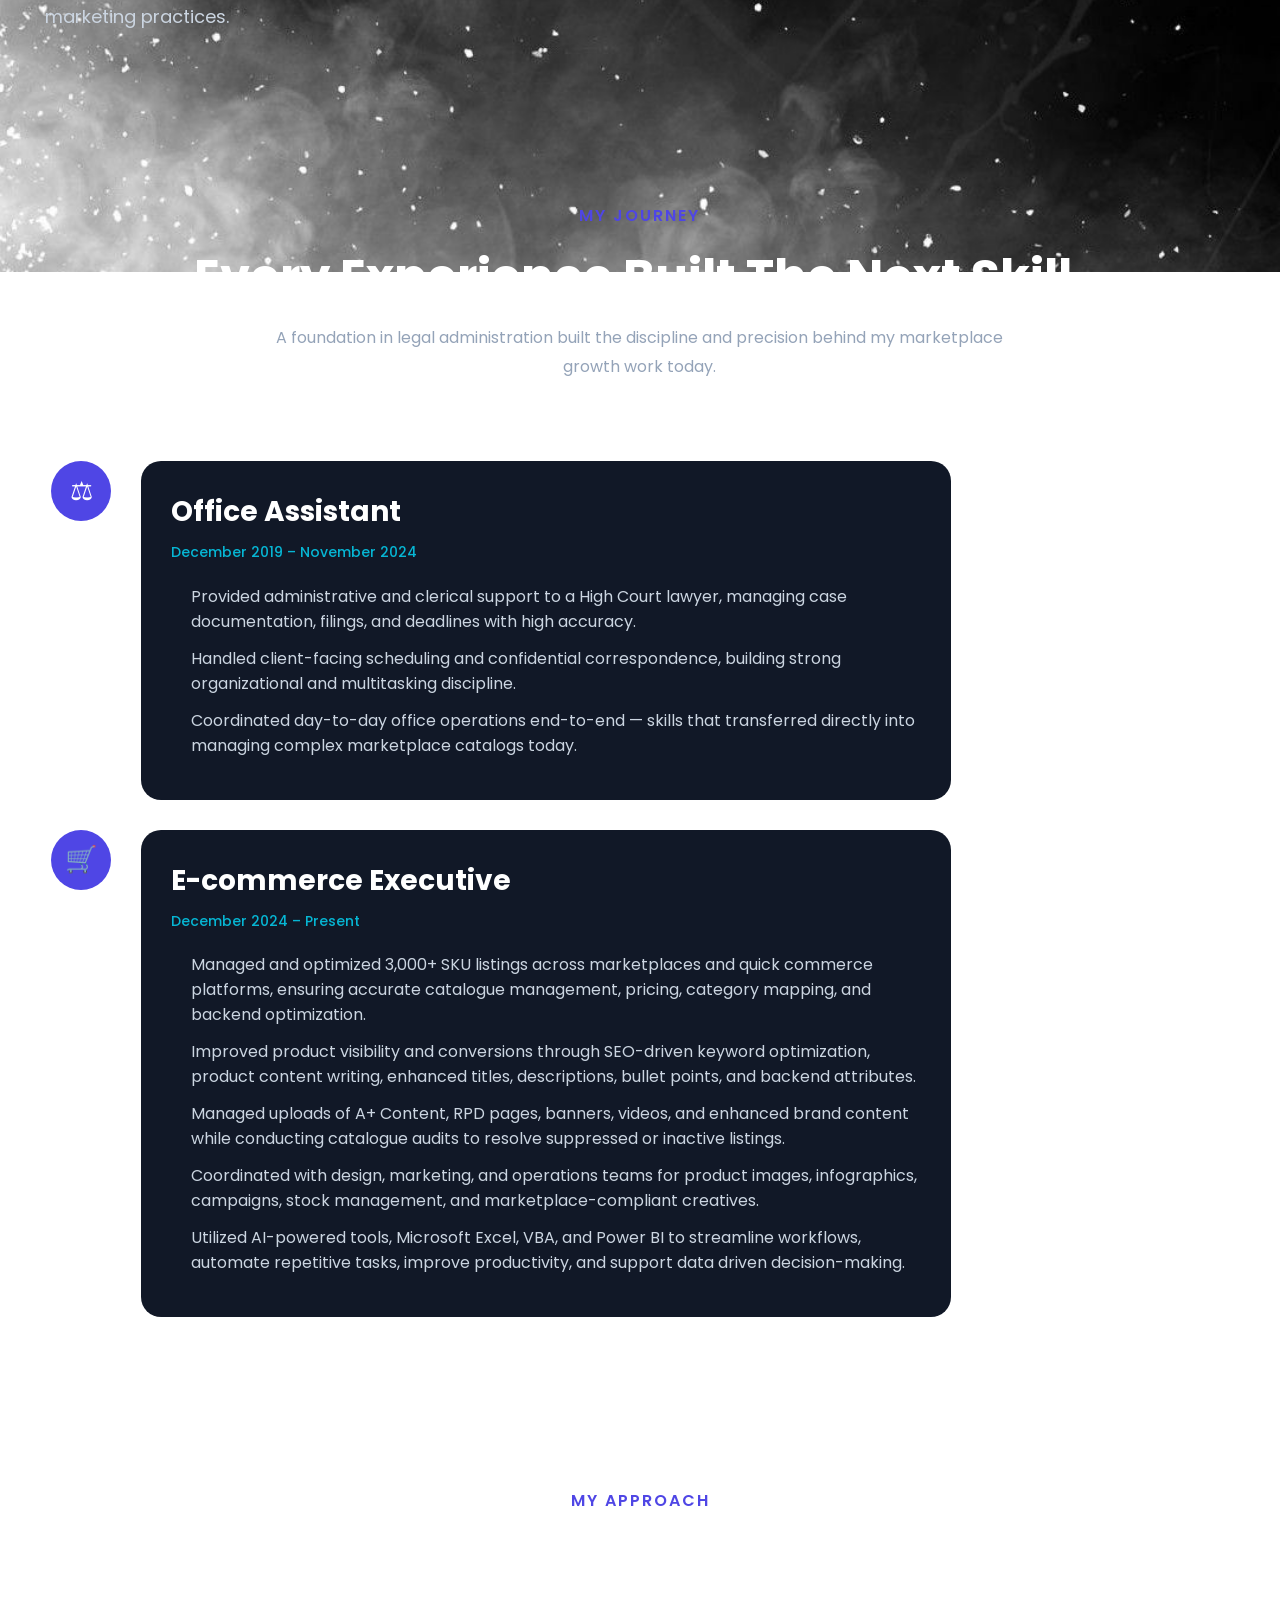
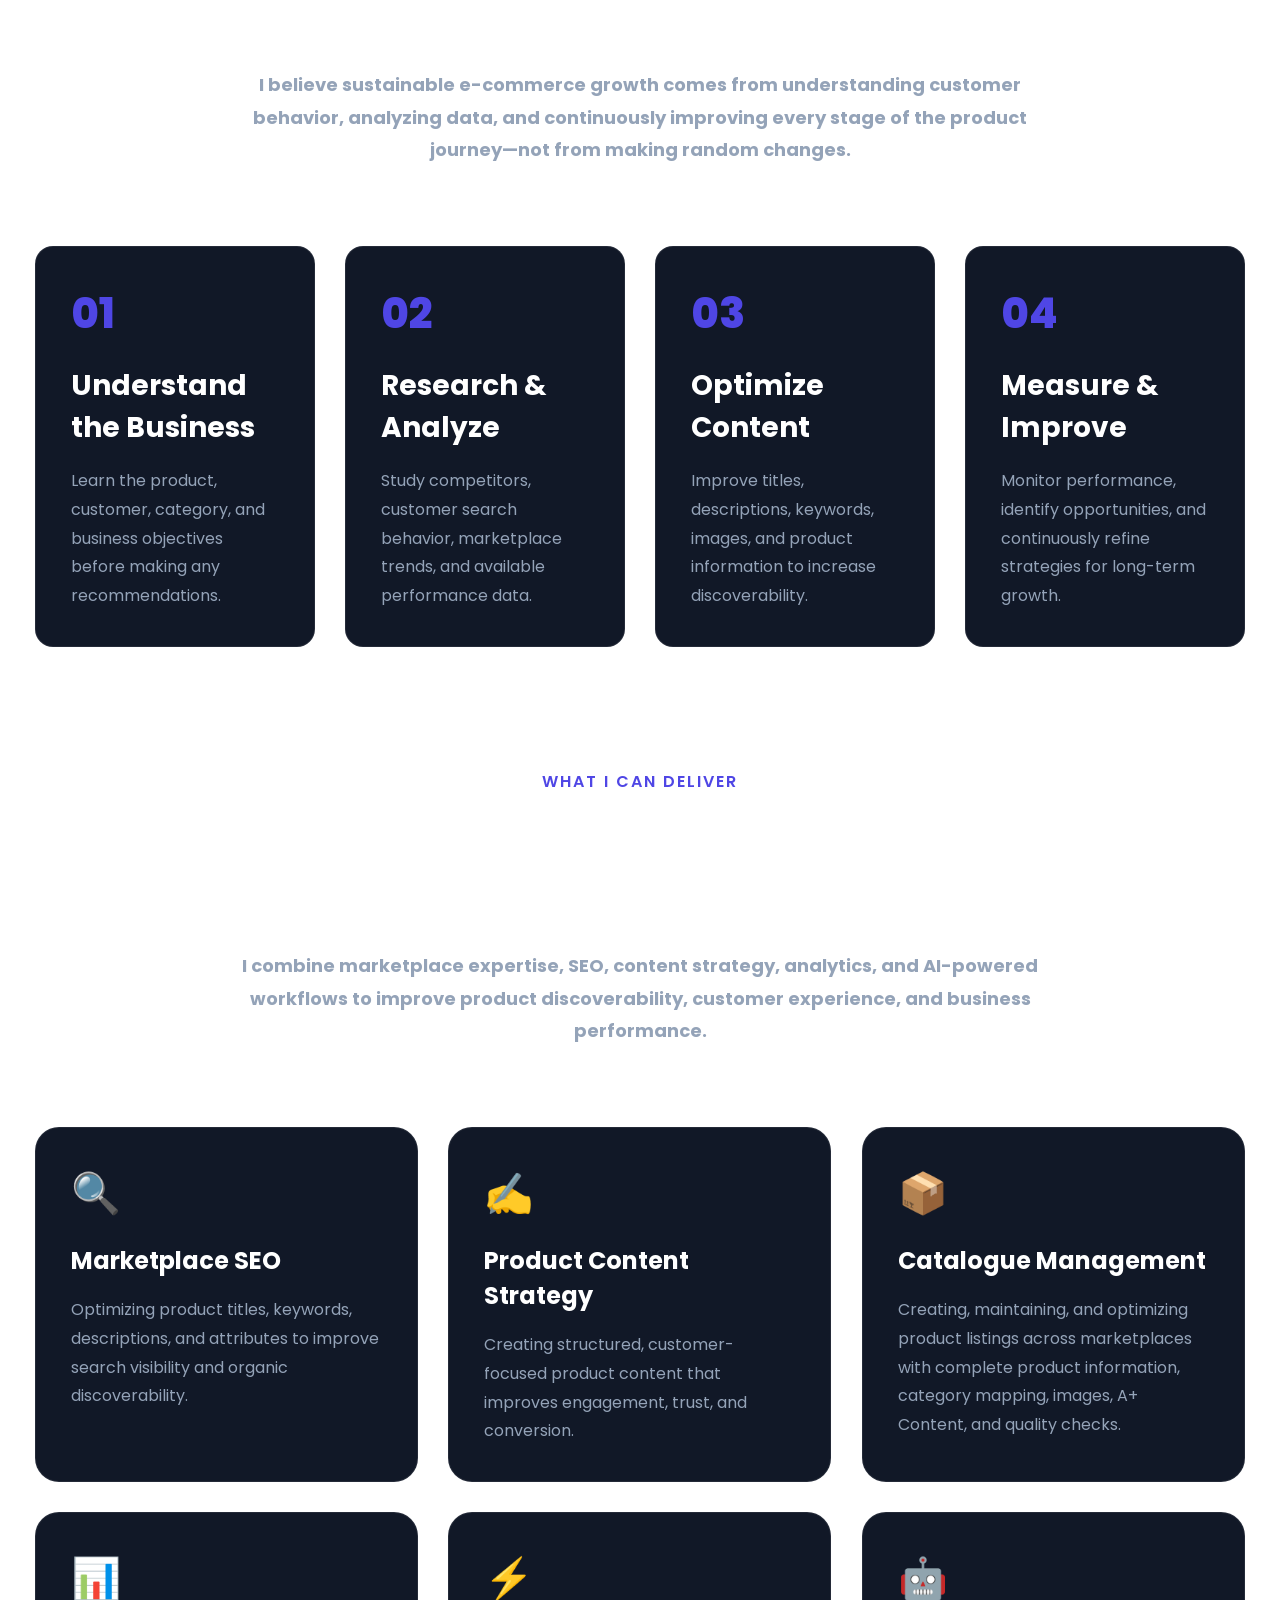
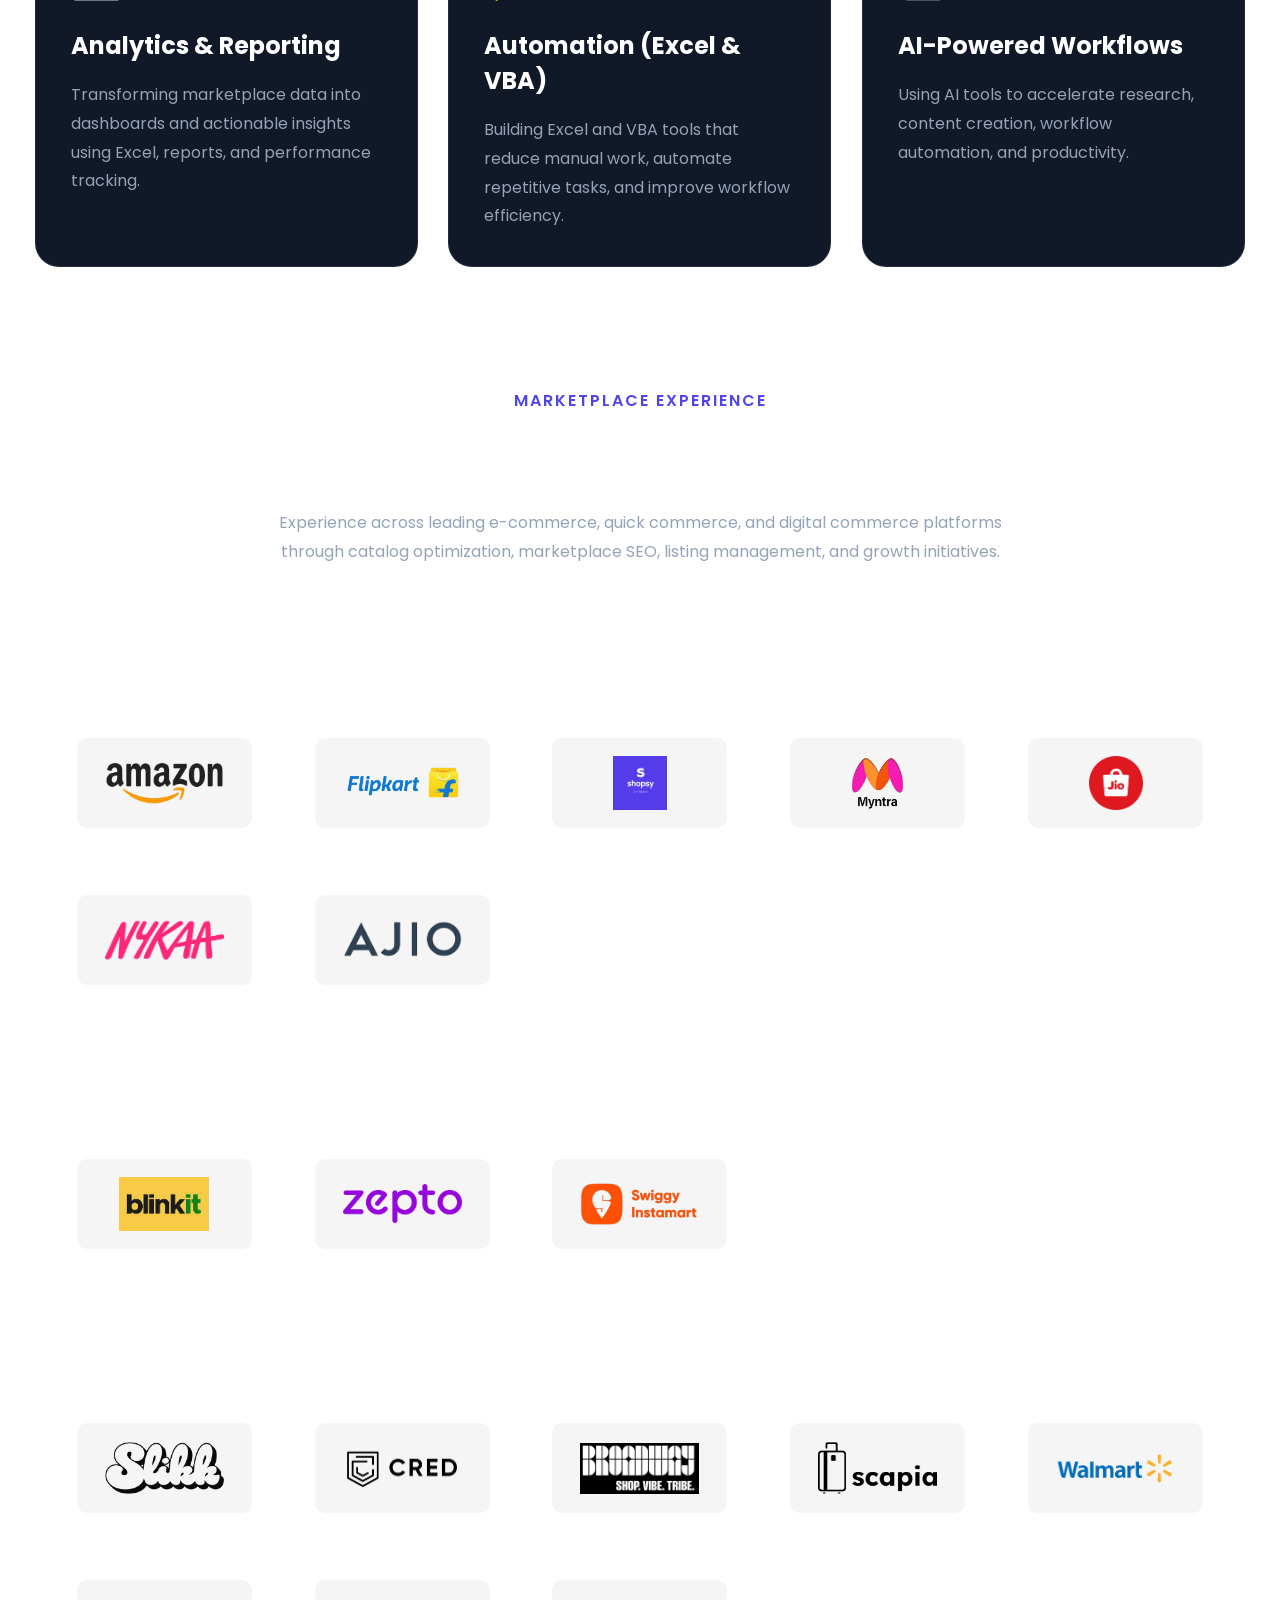
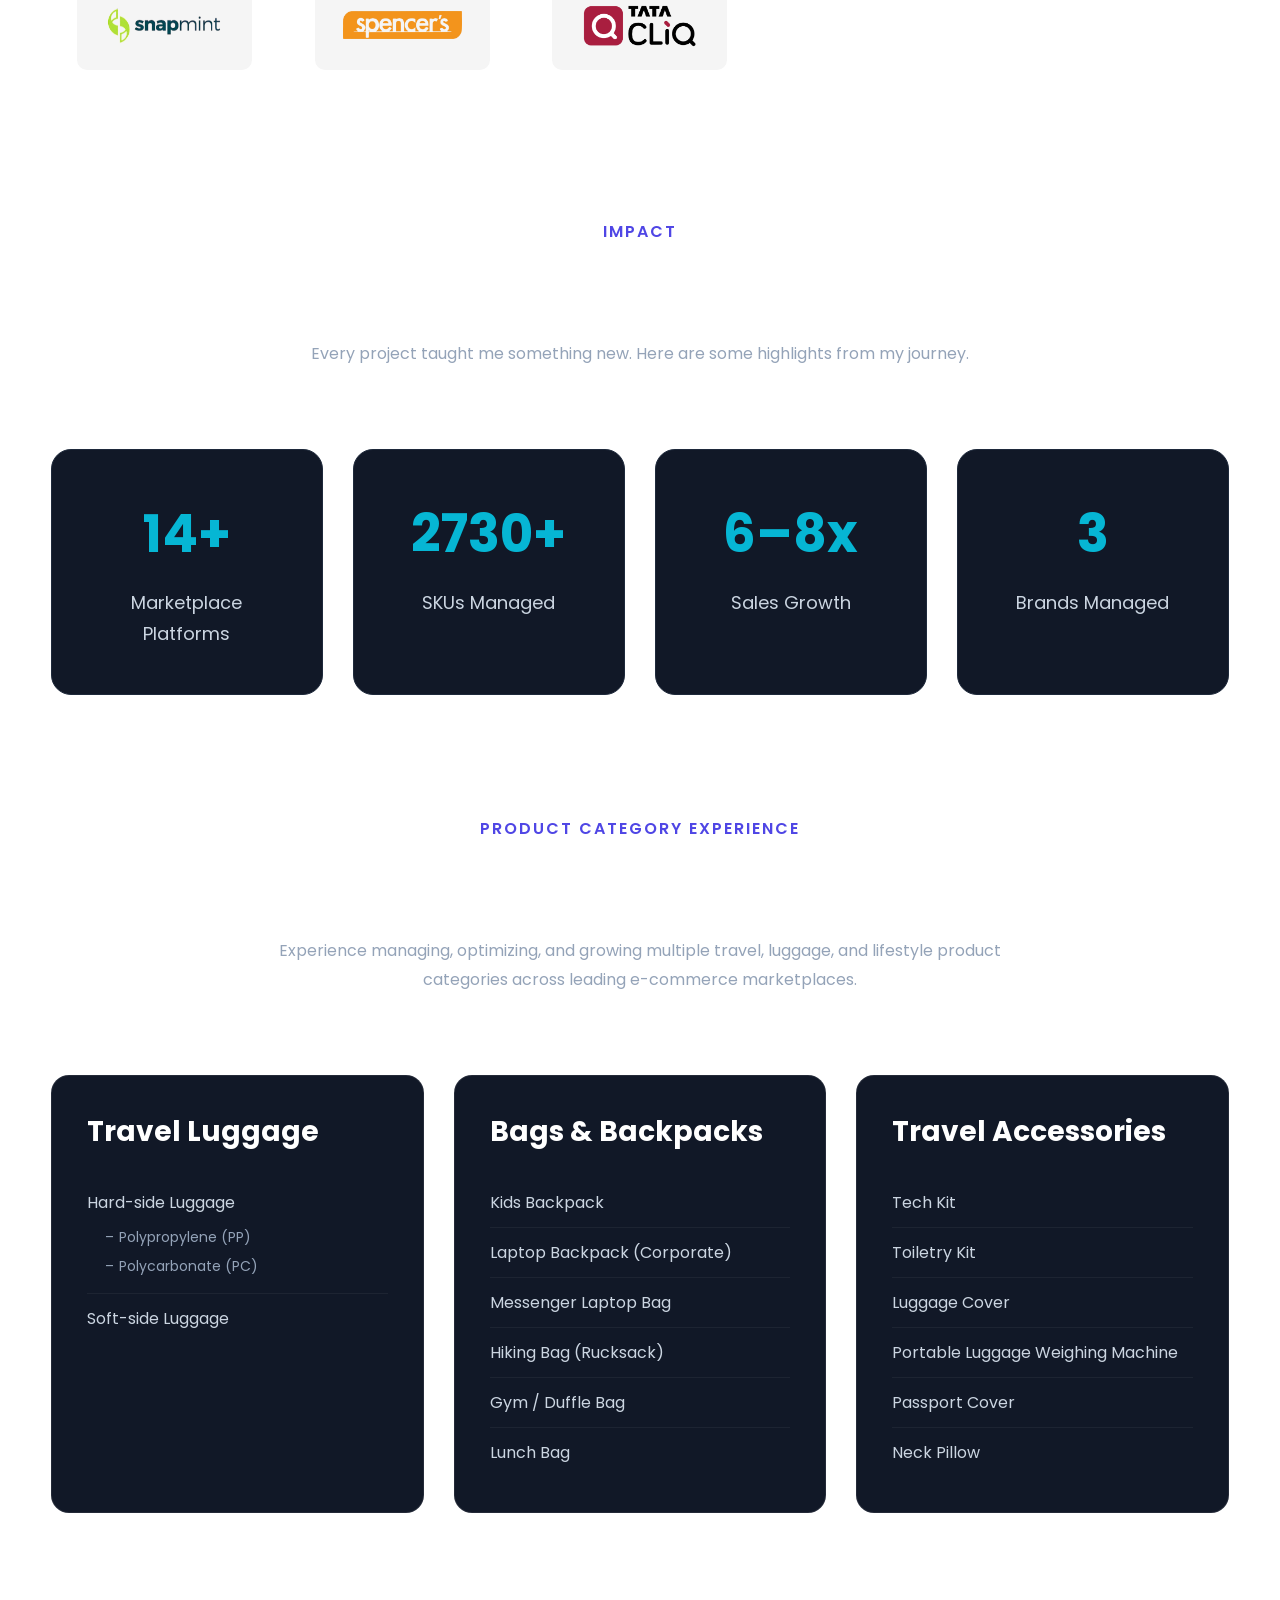
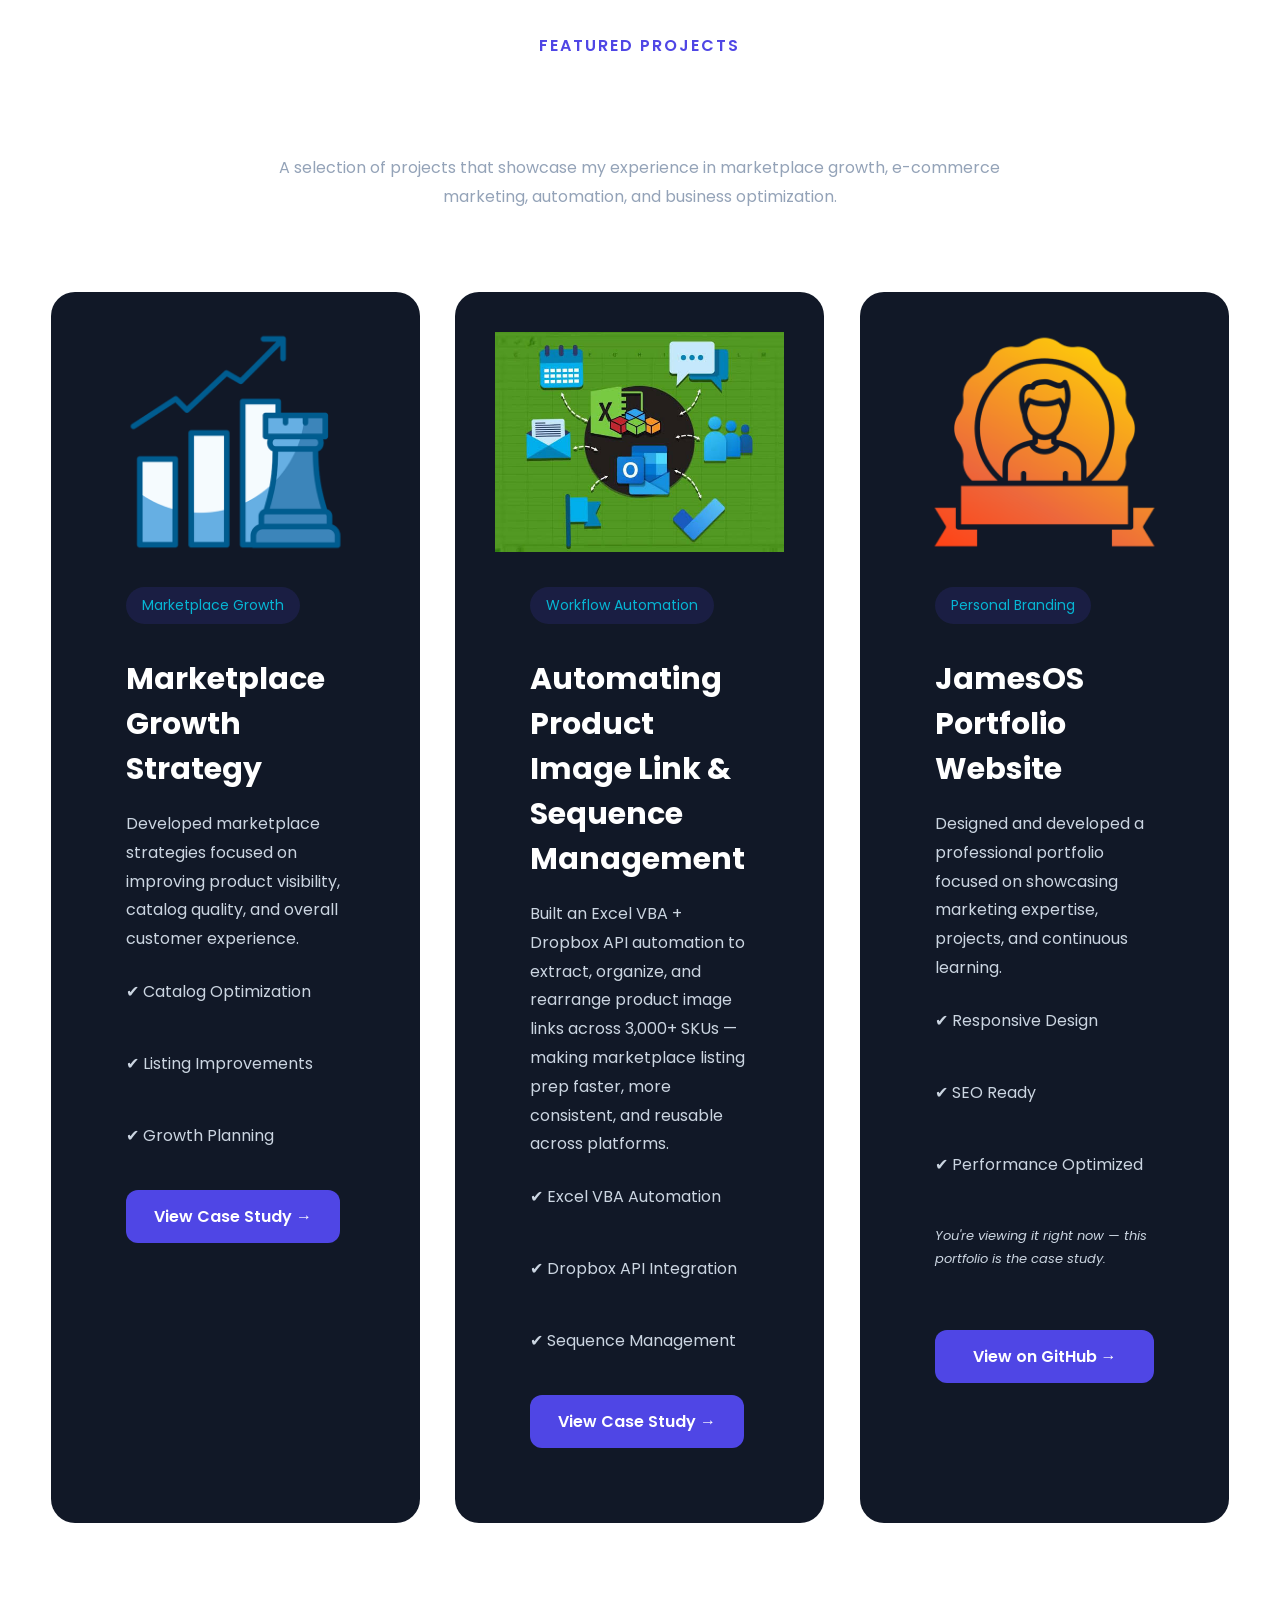
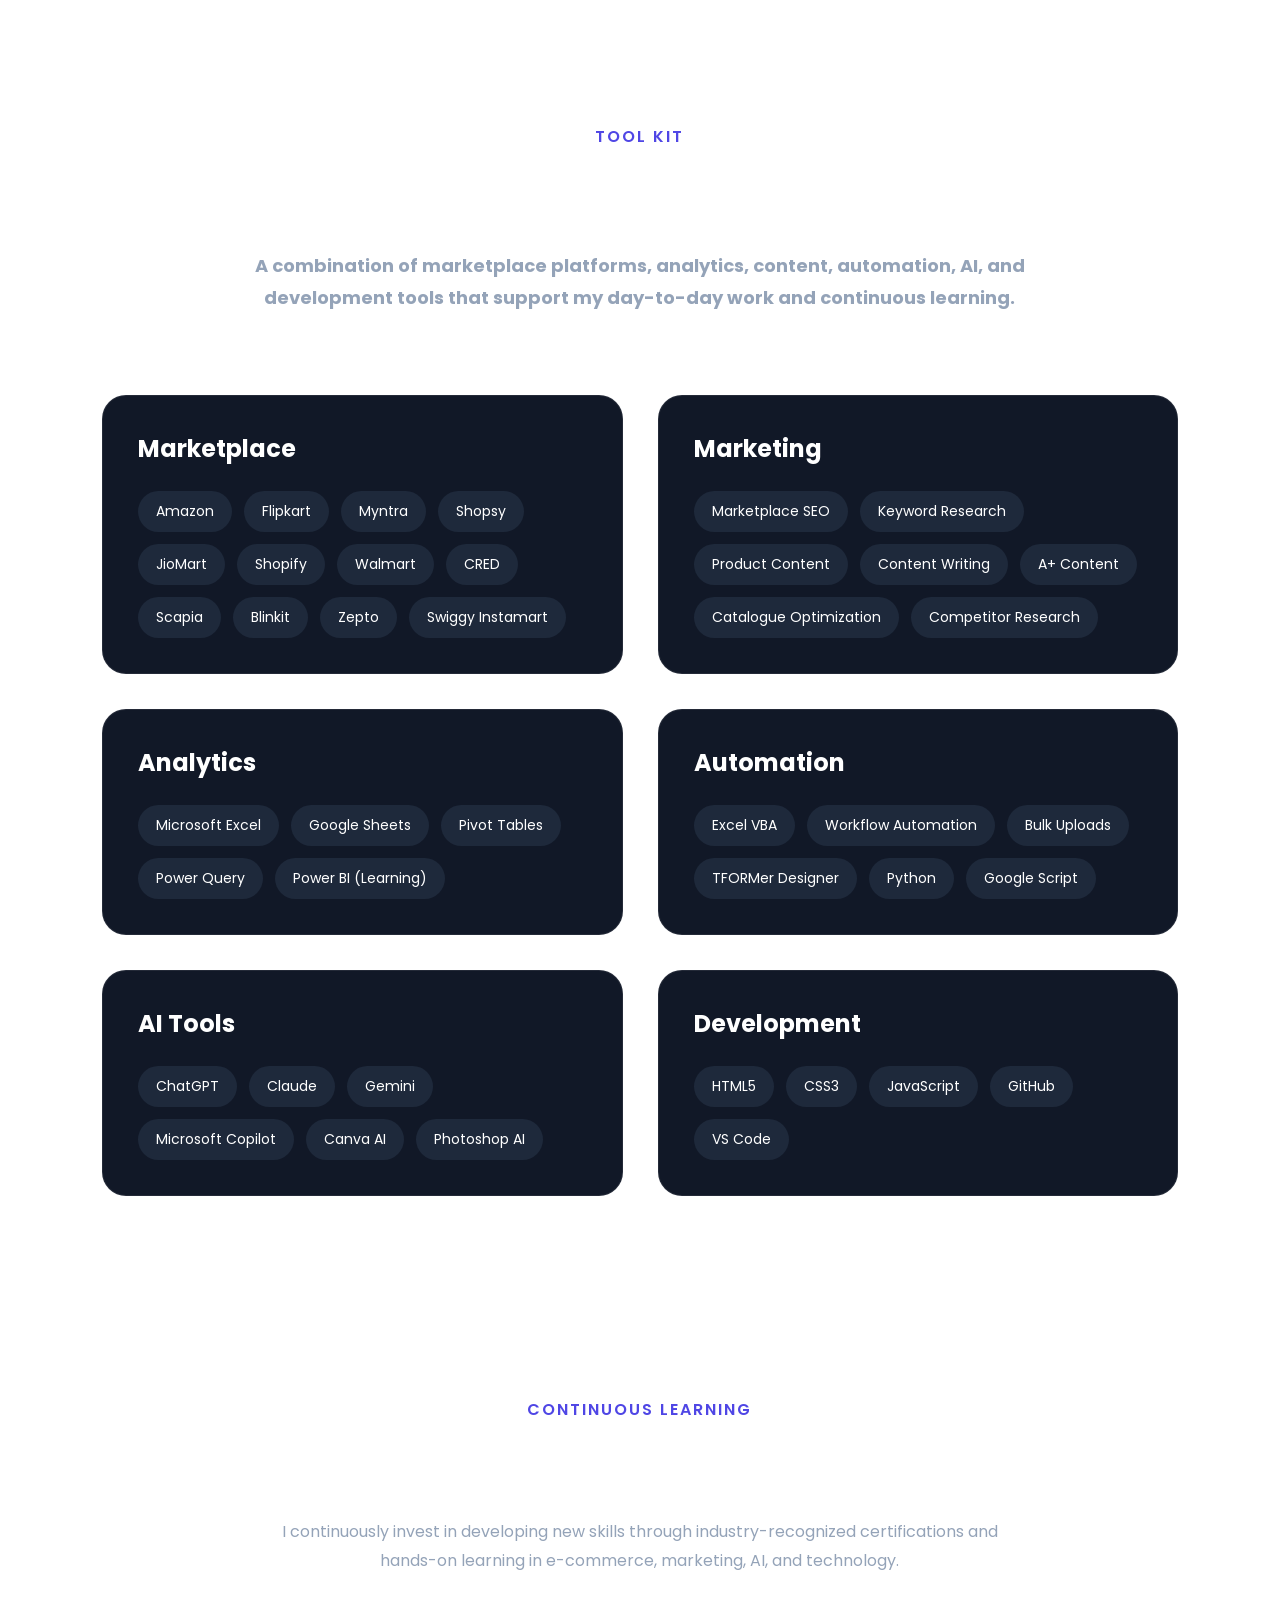
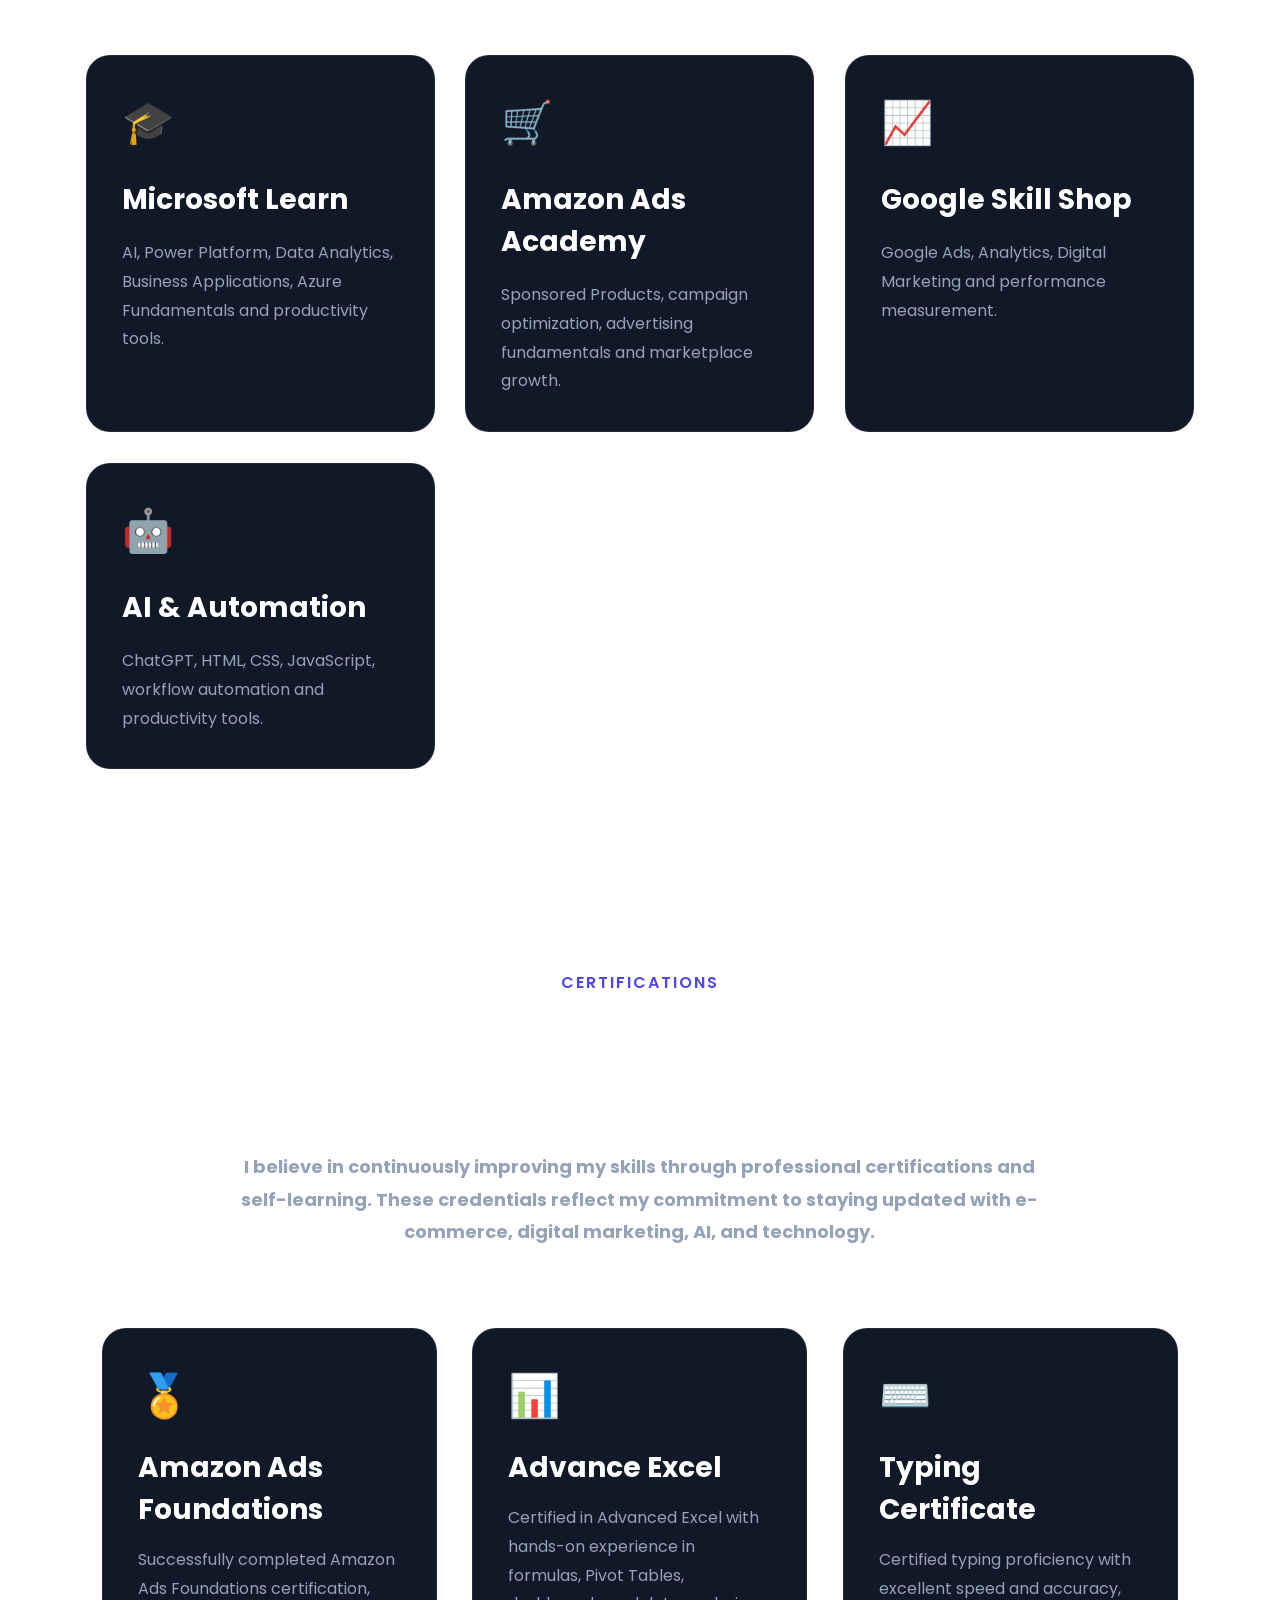
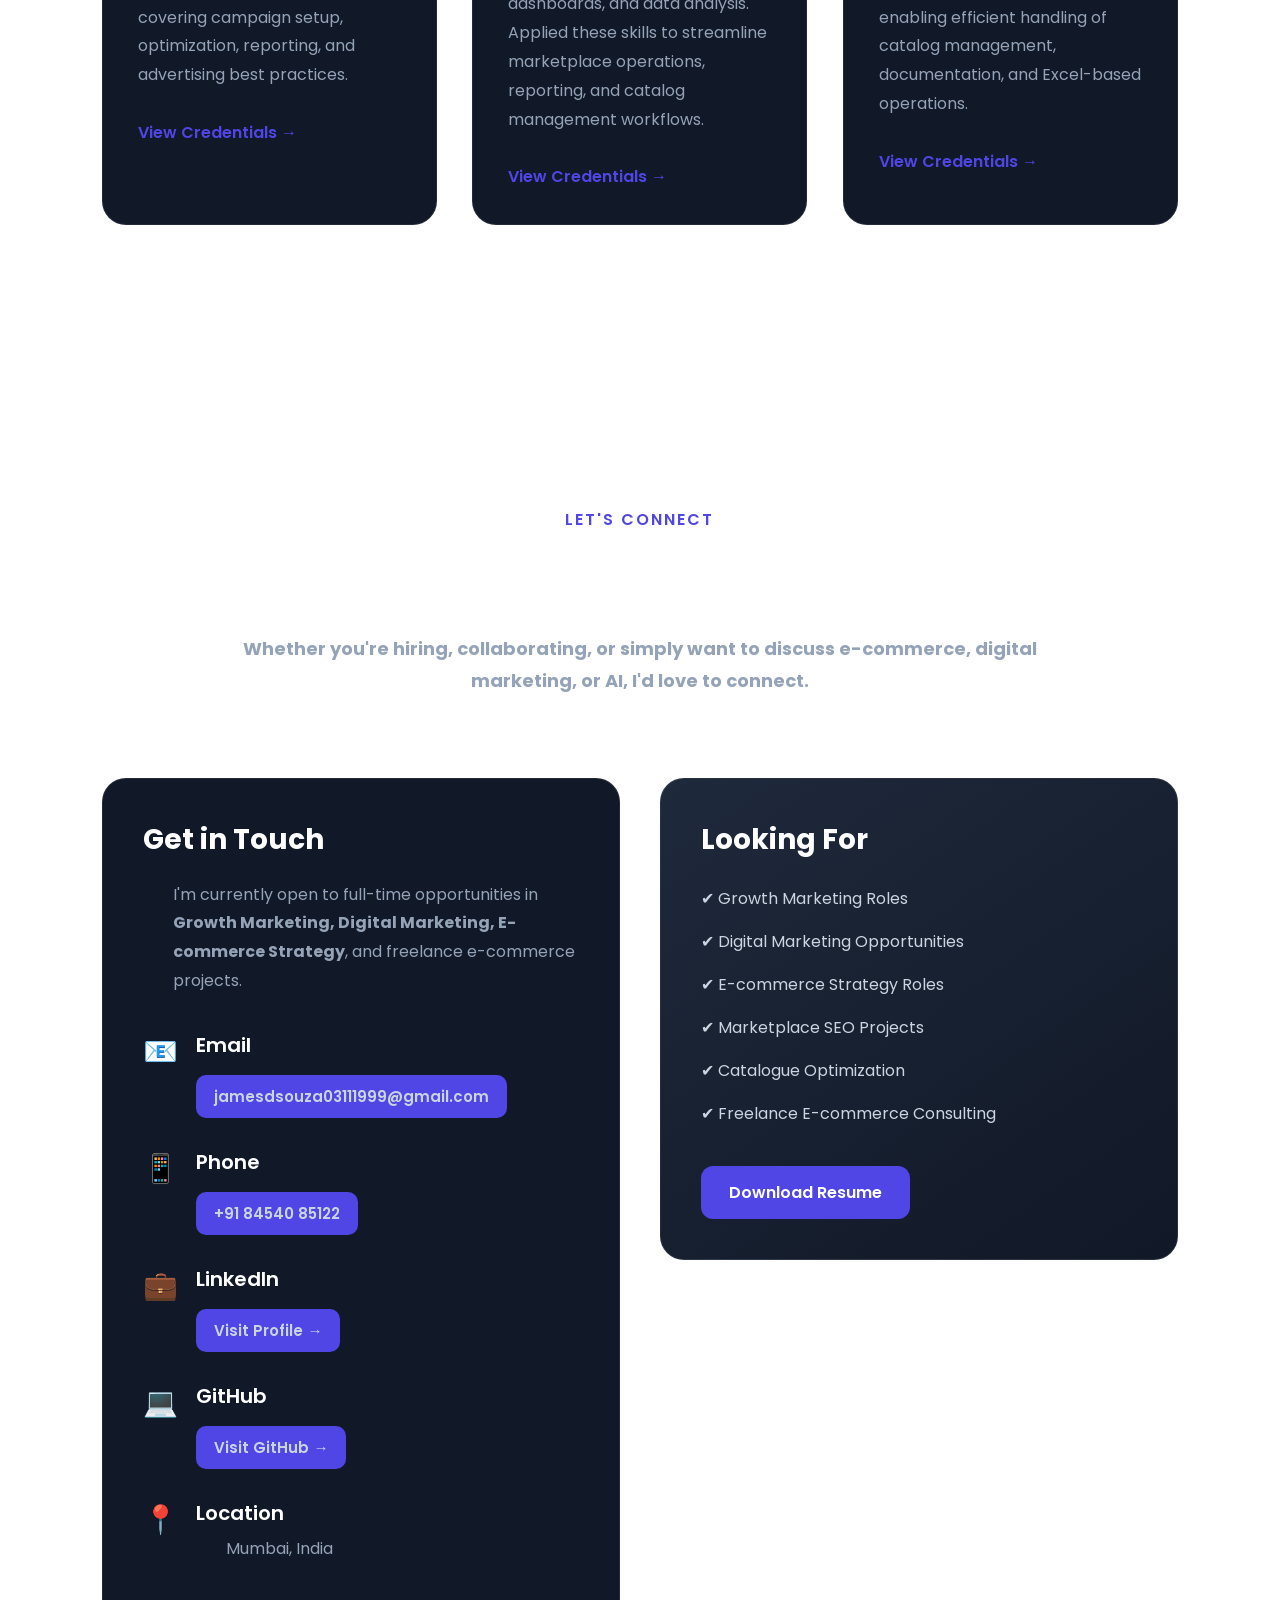
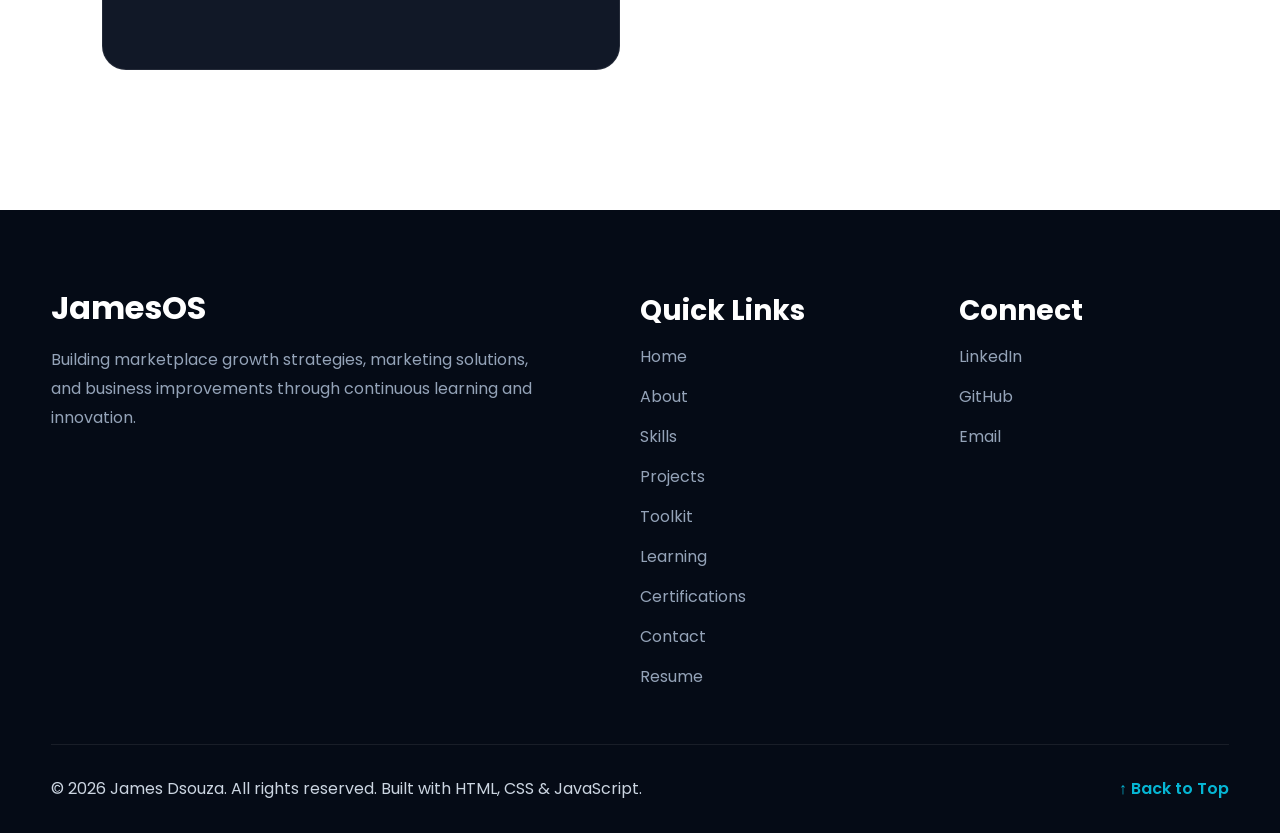
==== commit fe36beab: "26-09-2026" ====
--- a/index.html
+++ b/index.html
@@ -1,1027 +1,43 @@
 <!DOCTYPE html>
 <html lang="en">
+
 <head>
-<!-- Google tag (gtag.js) -->
-<script async src="https://www.googletagmanager.com/gtag/js?id=G-H7ZFYCJH4J"></script>
-<script>
-  window.dataLayer = window.dataLayer || [];
-  function gtag(){dataLayer.push(arguments);}
-  gtag('js', new Date());
-  gtag('event', 'resume_download');
-  gtag('event', 'linkedin_click');
-  gtag('event', 'email_copy');
-
-  gtag('config', 'G-H7ZFYCJH4J');
-</script>
-<meta charset="UTF-8">
-<meta name="viewport"
-content="width=device-width, initial-scale=1.0">
-<meta name="description" content="Portfolio of James Dsouza - Marketplace Growth & E-commerce Marketing Professional specializing in SEO, catalogue optimization, analytics, AI automation and e-commerce strategy.">
-<meta name="author" content="James Dsouza">
-<meta name="keywords" content="Marketplace Growth, E-commerce, Amazon, Flipkart, SEO, Digital Marketing, Portfolio, James Dsouza">
-<title>James Dsouza | Marketplace Growth & E-commerce Marketing</title>
-<link rel="preconnect" href="https://fonts.googleapis.com">
-<link rel="preconnect" href="https://fonts.gstatic.com" crossorigin>
-<link href="https://fonts.googleapis.com/css2?family=Poppins:wght@400;500;600;700&display=swap" rel="stylesheet">
-<link rel="stylesheet" href="css/main.css">
-<link rel="stylesheet" href="css/variables.css">
-<link rel="stylesheet" href="css/components.css">
-<link rel="stylesheet" href="css/layout.css">
-<link rel="stylesheet" href="css/animations.css">
-<link rel="stylesheet" href="css/responsive.css">
+    <!-- Google tag (gtag.js) -->
+    <script async src="https://www.googletagmanager.com/gtag/js?id=G-H7ZFYCJH4J"></script>
+    <script>
+        window.dataLayer = window.dataLayer || [];
+        function gtag() { dataLayer.push(arguments); }
+        gtag('js', new Date());
+        gtag('event', 'resume_download');
+        gtag('event', 'linkedin_click');
+        gtag('event', 'email_copy');
+
+        gtag('config', 'G-H7ZFYCJH4J');
+    </script>
+    <meta charset="UTF-8">
+    <meta name="viewport" content="width=device-width, initial-scale=1.0">
+    <meta name="description"
+        content="Portfolio of James Dsouza - Marketplace Growth & E-commerce Marketing Professional specializing in SEO, catalogue optimization, analytics, AI automation and e-commerce strategy.">
+    <meta name="author" content="James Dsouza">
+    <meta name="keywords"
+        content="Marketplace Growth, E-commerce, Amazon, Flipkart, SEO, Digital Marketing, Portfolio, James Dsouza">
+    <title>James Dsouza | Marketplace Growth & E-commerce Marketing</title>
+    <link rel="preconnect" href="https://fonts.googleapis.com">
+    <link rel="preconnect" href="https://fonts.gstatic.com" crossorigin>
+    <link href="https://fonts.googleapis.com/css2?family=Poppins:wght@400;500;600;700&display=swap" rel="stylesheet">
+    <link rel="stylesheet" href="css/main.css">
+    <link rel="stylesheet" href="css/variables.css">
+    <link rel="stylesheet" href="css/components.css">
+    <link rel="stylesheet" href="css/layout.css">
+    <link rel="stylesheet" href="css/animations.css">
+    <link rel="stylesheet" href="css/responsive.css">
 </head>
+
 <body>
-<header class="site-header">
-    <div class="wrapper">
-        <!-- Navigation -->
-        <nav class="site-nav">
-        <a href="#home">Home</a>
-       <a href="#about">About</a>
-        <a href="#deliverables">Skills</a>
-        <a href="#projects">Projects</a>
-        <a href="#toolkit">Toolkit</a>
-        <a href="#learning">Learning</a>
-        <a href="#certifications">Certifications</a>
-        <a href="#contact">Contact</a>
-        <a id="resumeLink" href="https://drive.google.com/file/d/1wcJGUSCHFR8AWqRvehJRoLpFXJ1wqgF0/view?usp=drive_link" target="_blank" rel="noopener noreferrer" class="btn btn-primary">
-        Resume
-        </a>
-        </nav>
-        <!-- Mobile Menu -->
-        <div class="nav-toggle">
-            <span></span>
-            <span></span>
-            <span></span>
-        </div>
-    </div>
-</header>
-<main>
-<!-- =========================================================
-PRIMARY HERO LANDING SECTION
-========================================================= -->
-<section id="home" class="hero">
-    <div class="container hero-grid">
-        <!-- Left Content -->
-        <div class="hero-content reveal">
-            <span class="hero-badge">
-                MARKETPLACE GROWTH • E-COMMERCE MARKETING
-            </span>
-            <h1>
-                Helping Brands Grow Through
-                <span class="gradient-text">
-                Marketplace Strategy &
-                Digital Marketing</span>
-            </h1>
-            <p>
-            Marketplace Growth & E-commerce Marketing professional with experience in
-            catalog optimization, marketplace strategy, campaign support, business
-            analytics, and workflow automation. Passionate about using data,
-            technology, and continuous learning to drive measurable business growth.
-            </p>
-            <div class="hero-buttons">
-                <a href="#projects" class="btn btn-primary">
-                    View Projects
-                </a>
-                <a href="#contact" class="btn btn-secondary">
-                    Contact Me
-                </a>
-            </div>
-        </div>
-        <!-- Right Side -->
-        <div class="hero-image reveal">
-            <div class="hero-card">
-                <div class="hero-avatar">
-                    <img src="assets/images/Profil photo.png" alt="James Dsouza">
-                </div>
-                <h3>James Dsouza</h3>
-                <p>Marketplace Growth Specialist</p>
-                <div class="hero-stats">
-                    <div>
-                        <strong>3000+</strong>
-                        <span>SKUs</span>
-                    </div>
-                    <div>
-                        <strong>6-8x</strong>
-                        <span>Sales Growth</span>
-                    </div>
-                    <div>
-                        <strong>15+</strong>
-                        <span>Platforms</span>
-                    </div>
-                </div>
-            </div>
-        </div>
-    </div>
-</section>
-<!-- =========================================================
-PERSONAL STORY & PROFESSIONAL OVERVIEW
-========================================================= -->
-<section id="about" class="about-section">
-<div class="about-section-heading reveal">
-    <div class="container">
-        <div class="section-title">
-            <p class="eyebrow">ABOUT ME</p>
-            <h2>Turning Marketplace Challenges Into Growth Opportunities
-            </h2>
-        </div>
-    </div>
-</div>
-    <div class="about-grid">
-        <div class="about-text">
-            <p>
-            I bring 6+ years of professional experience, including close to 2 years focused
-            specifically on marketplace growth and e-commerce marketing. My career began with
-            building a strong foundation in commerce while balancing academics with professional
-            responsibilities, which taught me discipline, adaptability, and the importance of
-            delivering consistent results in fast-paced environments.
-            </p>
-            <p>
-            Today, I focus on marketplace growth and e-commerce marketing, helping businesses improve product visibility, optimize digital catalogs, support advertising initiatives, and make better business decisions using data and technology.
-            </p>
-            <p>
-            I enjoy combining marketing strategy with analytical thinking to solve business challenges, streamline workflows, and create scalable solutions. Continuous learning keeps me updated with evolving marketplace trends, AI tools, and digital marketing practices.
-            </p>
-        </div>
-        <div class="about-highlight">
-            <h3>What Drives Me</h3>
-            <ul>
-                <li>Understanding customer search behavior</li>
-                <li>Creating SEO-driven product content</li>
-                <li>Using data to improve decisions</li>
-                <li>Learning AI and automation tools</li>
-                <li>Building scalable e-commerce systems</li>
-            </ul>
-        </div>
-    </div>
-</div>
-</section>
-<!-- =========================================================
-CAREER TIMELINE EXPERIENCE
-========================================================= -->
-<section id="journey" class="journey-section">
-<div class="container">
-    <div class="section-title">
-        <div class="journey-section-heading reveal">
-            <p>MY JOURNEY</p>
-            <h2>Every Experience Built The Next Skill.</h2>
-            <span>
-                A foundation in legal administration built the discipline and precision
-                behind my marketplace growth work today.
-            </span>
-        </div>
-    </div>
-    <div class="timeline">
-        <div class="timeline-item">
-            <div class="timeline-circle">⚖</div>
-            <div class="timeline-content">
-                <h3>Office Assistant</h3>
-                <small>December 2019 – November 2024</small>
-                <ul class="timeline-list">
-                    <li>Provided administrative and clerical support to a High Court lawyer, managing case documentation, filings, and deadlines with high accuracy.</li>
-                    <li>Handled client-facing scheduling and confidential correspondence, building strong organizational and multitasking discipline.</li>
-                    <li>Coordinated day-to-day office operations end-to-end — skills that transferred directly into managing complex marketplace catalogs today.</li>
-                </ul>
-            </div>
-        </div>
-        <div class="timeline-item">
-            <div class="timeline-circle">🛒</div>
-            <div class="timeline-content">
-                <h3>E-commerce Executive</h3>
-                <small>December 2024 – Present</small>
-                <ul class="timeline-list">
-                    <li>Managed and optimized 3,000+ SKU listings across marketplaces and quick
-                    commerce platforms, ensuring accurate catalogue management, pricing, category
-                    mapping, and backend optimization.</li>
-                    <li>Improved product visibility and conversions through SEO-driven keyword
-                    optimization, product content writing, enhanced titles, descriptions, bullet points,
-                    and backend attributes.</li>
-                   <li>Managed uploads of A+ Content, RPD pages, banners, videos, and enhanced brand
-                    content while conducting catalogue audits to resolve suppressed or inactive
-                    listings.</li>
-                    <li>Coordinated with design, marketing, and operations teams for product images,
-                    infographics, campaigns, stock management, and marketplace-compliant
-                    creatives.</li>
-                    <li>Utilized AI-powered tools, Microsoft Excel, VBA, and Power BI to streamline
-                    workflows, automate repetitive tasks, improve productivity, and support data driven decision-making.</li>
-                </ul>
-            </div>
-        </div>
-    </div>
- </div>
-</section>
-<!-- =========================================================
-PRODUCT CATEGORY EXPERIENCE
-========================================================= -->
-<section id="approach" class="approach-section">
-    <div class="approach-section-heading reveal">
-        <div class="container">
-            <div class="section-title">
-                <p class="eyebrow">MY APPROACH</p>
-                <h2>Every Project Starts With Understanding The Business.</h2>
-                <h3 class="section-description">
-                    I believe sustainable e-commerce growth comes from understanding customer
-                    behavior, analyzing data, and continuously improving every stage of the
-                    product journey—not from making random changes.
-                </h3>
-            </div>
-        </div>
-    <div class="approach-grid">
-        <div class="approach-card reveal">
-            <div class="step-number">01</div>
-            <h3>Understand the Business</h3>
-            <p>
-                Learn the product, customer, category, and business objectives before making any recommendations.
-            </p>
-        </div>
-        <div class="approach-card reveal">
-            <div class="step-number">02</div>
-            <h3>Research & Analyze</h3>
-            <p>
-                Study competitors, customer search behavior, marketplace trends, and available performance data.
-            </p>
-        </div>
-        <div class="approach-card reveal">
-            <div class="step-number">03</div>
-            <h3>Optimize Content</h3>
-            <p>
-                Improve titles, descriptions, keywords, images, and product information to increase discoverability.
-            </p>
-        </div>
-        <div class="approach-card reveal">
-            <div class="step-number">04</div>
-            <h3>Measure & Improve</h3>
-            <p>
-                Monitor performance, identify opportunities, and continuously refine strategies for long-term growth.
-            </p>
-        </div>
-    </div>
- </div>
-</section>
-<!-- =========================================================
-WHAT I CAN DELIVER  (merged former "Deliverables" + "How I Create Value"
-sections into one, non-redundant list)
-========================================================= -->
-<section id="deliverables" class="deliverables-section">
-<div class="deliverables-section-heading reveal">
-    <div class="container">
-        <div class="section-title">
-            <p class="eyebrow">WHAT I CAN DELIVER</p>
-            <h2>Helping Brands Grow Through Better Marketplace Experiences</h2>
-            <h3 class="section-description">
-                I combine marketplace expertise, SEO, content strategy, analytics, and AI-powered workflows to improve product discoverability, customer experience, and business performance.
-            </h3>
-        </div>
-    </div>
-</div>
-<div class="deliverables-grid">
-    <div class="deliverable-card reveal">
-        <div class="icon">🔍</div>
-        <h3>Marketplace SEO</h3>
-        <p>Optimizing product titles, keywords, descriptions, and attributes to improve search visibility and organic discoverability.</p>
-    </div>
-    <div class="deliverable-card reveal">
-        <div class="icon">✍️</div>
-        <h3>Product Content Strategy</h3>
-        <p>Creating structured, customer-focused product content that improves engagement, trust, and conversion.</p>
-    </div>
-    <div class="deliverable-card reveal">
-        <div class="icon">📦</div>
-        <h3>Catalogue Management</h3>
-        <p>Creating, maintaining, and optimizing product listings across marketplaces with complete product information, category mapping, images, A+ Content, and quality checks.</p>
-    </div>
-    <div class="deliverable-card reveal">
-        <div class="icon">📊</div>
-        <h3>Analytics & Reporting</h3>
-        <p>Transforming marketplace data into dashboards and actionable insights using Excel, reports, and performance tracking.</p>
-    </div>
-    <div class="deliverable-card reveal">
-        <div class="icon">⚡</div>
-        <h3>Automation (Excel & VBA)</h3>
-        <p>Building Excel and VBA tools that reduce manual work, automate repetitive tasks, and improve workflow efficiency.</p>
-    </div>
-    <div class="deliverable-card reveal">
-        <div class="icon">🤖</div>
-        <h3>AI-Powered Workflows</h3>
-        <p>Using AI tools to accelerate research, content creation, workflow automation, and productivity.</p>
-    </div>
-</div>
-</section>
-<!-- =====================================
-MARKETPLACE EXPERIENCE
-====================================== -->
-<section id="marketplaces" class="marketplaces-section">
-
-    <div class="marketplaces-section-heading reveal">
-
-        <div class="container">
-
-            <div class="section-title">
-                <p>MARKETPLACE EXPERIENCE</p>
-
-                <h2>
-                    Platforms, product listings and marketplace projects
-                    I've worked on.
-                </h2>
-
-                <span>
-                    Experience across leading e-commerce, quick commerce,
-                    and digital commerce platforms through catalog
-                    optimization, marketplace SEO, listing management,
-                    and growth initiatives.
-                </span>
-            </div>
-
-
-            <!-- =====================================
-            E-COMMERCE PLATFORMS
-            ====================================== -->
-            <div class="marketplace-group">
-
-                <h3>E-commerce Platforms</h3>
-
-                <div class="marketplace-grid">
-
-                    <div class="marketplace-card">
-                        <div class="marketplace-logo">
-                        <img src="assets/images/marketplaces/amazon.png"
-                            alt="Amazon"
-                        >
-                        </div>
-                    </div>
-
-                    <div class="marketplace-card">
-                        <div class="marketplace-logo">
-                        <img
-                            src="assets/images/marketplaces/flipkart.png"
-                            alt="Flipkart"
-                        >
-                        </div>
-                    </div>
-
-                    <div class="marketplace-card">
-                        <div class="marketplace-logo">
-                        <img
-                            src="assets/images/marketplaces/shopsy.png"
-                            alt="Shopsy"
-                        >
-                        </div>
-                    </div>
-
-                    <div class="marketplace-card">
-                        <div class="marketplace-logo">
-                        <img
-                            src="assets/images/marketplaces/myntra.png"
-                            alt="Myntra"
-                        >
-                        </div>
-                    </div>
-
-                    <div class="marketplace-card">
-                        <div class="marketplace-logo">
-                        <img
-                            src="assets/images/marketplaces/jiomart.png"
-                            alt="JioMart"
-                        >
-                        </div>
-                    </div>
-
-                    <div class="marketplace-card">
-                        <div class="marketplace-logo">
-                        <img
-                            src="assets/images/marketplaces/nykaa.png"
-                            alt="Nykaa"
-                        >
-                        </div>
-                    </div>
-
-                    <div class="marketplace-card">
-                        <div class="marketplace-logo">
-                        <img
-                            src="assets/images/marketplaces/ajio.png"
-                            alt="AJIO"
-                        >
-                        </div>
-                    </div>
-
-                </div>
-
-            </div>
-
-
-            <!-- =====================================
-            QUICK COMMERCE PLATFORMS
-            ====================================== -->
-            <div class="marketplace-group">
-
-                <h3>Quick Commerce Platforms</h3>
-
-                <div class="marketplace-grid">
-
-                    <div class="marketplace-card">
-                        <div class="marketplace-logo">
-                        <img
-                            src="assets/images/marketplaces/blinkit.png"
-                            alt="Blinkit"
-                        >
-                        </div>
-                    </div>
-
-                    <div class="marketplace-card">
-                        <div class="marketplace-logo">
-                        <img
-                            src="assets/images/marketplaces/zepto.png"
-                            alt="Zepto"
-                        >
-                        </div>
-                    </div>
-
-                    <div class="marketplace-card">
-                        <div class="marketplace-logo">
-                        <img
-                            src="assets/images/marketplaces/instamart.png"
-                            alt="Swiggy Instamart"
-                        >
-                        </div>
-                    </div>
-
-                </div>
-
-            </div>
-
-            <!-- =====================================
-            OTHER DIGITAL COMMERCE PLATFORMS
-            ====================================== -->
-            <div class="marketplace-group">
-
-                <h3>Other Platforms</h3>
-
-                <div class="marketplace-grid">
-
-                    <div class="marketplace-card">
-                        <div class="marketplace-logo">
-                        <img
-                            src="assets/images/marketplaces/slikk.png"
-                            alt="Slikk"
-                        >
-                        </div>
-                    </div>
-
-                    <div class="marketplace-card">
-                        <div class="marketplace-logo">
-                        <img
-                            src="assets/images/marketplaces/cred.png"
-                            alt="CRED"
-                        >
-                        </div>
-                    </div>
-
-                    <div class="marketplace-card">
-                        <div class="marketplace-logo">
-                        <img
-                            src="assets/images/marketplaces/broadway.png"
-                            alt="Broadway"
-                        >
-                        </div>
-                    </div>
-
-                    <div class="marketplace-card">
-                        <div class="marketplace-logo">
-                        <img
-                            src="assets/images/marketplaces/scapia.png"
-                            alt="Scapia"
-                        >
-                        </div>
-                    </div>
-
-                    <div class="marketplace-card">
-                        <div class="marketplace-logo">
-                        <img
-                            src="assets/images/marketplaces/walmart.png"
-                            alt="Walmart"
-                        >
-                        </div>
-                    </div>
-
-                    <div class="marketplace-card">
-                        <div class="marketplace-logo">
-                        <img
-                            src="assets/images/marketplaces/snapmint.png"
-                            alt="Snapmint"
-                        >
-                        </div>
-                    </div>
-
-                    <div class="marketplace-card">
-                        <div class="marketplace-logo">
-                        <img
-                            src="assets/images/marketplaces/spencers.png"
-                            alt="Spencer's"
-                        >
-                        </div>
-                    </div>
-
-                    <div class="marketplace-card">
-                        <div class="marketplace-logo">
-                        <img
-                            src="assets/images/marketplaces/tatacliq.png"
-                            alt="Tata CLiQ"
-                        >
-                        </div>
-                    </div>
-
-                </div>
-
-            </div>
-
-        </div>
-
-    </div>
-
-</section>
-<!-- =========================
-     IMPACT
-========================= -->
-<section class="impact">
- <div class="container">
-    <div class="section-title">
-        <p>IMPACT</p>
-        <h2>Numbers Behind My Work</h2>
-        <span>
-            Every project taught me something new.
-            Here are some highlights from my journey.
-        </span>
-    </div>
-    <div class="impact-grid">
-        <div class="impact-card reveal">
-            <h3 class="counter" data-count="15" data-suffix="+">15+</h3>
-            <p>Marketplace Platforms</p>
-        </div>
-        <div class="impact-card reveal">
-            <h3 class="counter" data-count="3000" data-suffix="+">3000+</h3>
-            <p>Listings Managed</p>
-        </div>
-        <div class="impact-card reveal">
-            <h3>6–8x</h3>
-            <p>Sales Growth</p>
-        </div>
-        <div class="impact-card reveal">
-            <h3 class="counter" data-count="3">3</h3>
-          <p>Featured Case Studies</p>
-        </div>
-    </div>
-</div>
-</section>
-<section id="categories" class="categories-section reveal">
-    <div class="container">
-        <div class="section-title">
-            <p>PRODUCT CATEGORY EXPERIENCE</p>
-            <h2>Product Categories I've Worked With</h2>
-            <span>
-                Experience managing, optimizing, and growing multiple travel,
-                luggage, and lifestyle product categories across leading
-                e-commerce marketplaces.
-            </span>
-        </div>
-        <div class="category-grid">
-            <!-- Travel Luggage -->
-            <div class="category-card">
-                <h3>Travel Luggage</h3>
-                <ul>
-                    <li>Hard-side Luggage</li>
-                    <li>Soft-side Luggage</li>
-                </ul>
-            </div>
-            <!-- Bags -->
-            <div class="category-card">
-                <h3>Bags & Backpacks</h3>
-                <ul>
-                    <li>Kids Backpack</li>
-                    <li>Laptop Backpack (Corporate)</li>
-                    <li>Messenger Laptop Bag</li>
-                    <li>Hiking Bag (Rucksack)</li>
-                    <li>Gym / Duffle Bag</li>
-                </ul>
-            </div>
-            <!-- Accessories -->
-            <div class="category-card">
-                <h3>Travel Accessories</h3>
-                <ul>
-                    <li>Tech Kit</li>
-                    <li>Toiletry Kit</li>
-                    <li>Luggage Cover</li>
-                    <li>Portable Luggage Weighing Machine</li>
-                    <li>Passport Cover</li>
-                    <li>Neck Pillow</li>
-                </ul>
-            </div>
-            <div class="impact-card">
-                <h3>A+</h3>
-                <p>Content, Videos & Brand Pages</p>
-            </div>
-            <div class="impact-card">
-                <h3>AI</h3>
-                <p>Integrated Into Daily Workflow</p>
-            </div>
-        </div>
-    </div>
-</section>
-<!-- =========================================================
-FEATURED PROJECT SHOWCASE
-========================================================= -->
-<section id="projects" class="projects-section">
-    <div class="container">
-        <div class="section-title reveal">
-            <p>FEATURED PROJECTS</p>
-            <h2>Projects That Demonstrate My Work</h2>
-            <span>
-                A selection of projects that showcase my experience in marketplace
-                growth, e-commerce marketing, automation, and business optimization.
-            </span>
-        </div>
-        <div class="projects-grid">
-            <!-- Project 1 -->
-            <article class="project-card reveal">
-                <div class="project-image flipkart-bg">
-                    <span>Flipkart</span>
-                </div>
-                <div class="project-content">
-                    <div class="project-tag">
-                        Marketplace Growth
-                    </div>
-                    <h3>Marketplace Growth Strategy</h3>
-                    <p>
-                        Developed marketplace strategies focused on improving
-                        product visibility, catalog quality, and overall customer
-                        experience.
-                    </p>
-                    <ul class="project-list">
-                        <li>✔ Catalog Optimization</li>
-                        <li>✔ Listing Improvements</li>
-                        <li>✔ Growth Planning</li>
-                    </ul>
-                    <a href="pages/marketplace-growth.html" class="btn btn-primary">
-                        View Case Study →
-                    </a>
-                </div>
-            </article>
-            <!-- Project 2 -->
-            <article class="project-card reveal">
-                <div class="project-image automation-bg">
-                    <span>Automation</span>
-                </div>
-                <div class="project-content">
-                    <div class="project-tag">
-                        Workflow Automation
-                    </div>
-                    <h3>Automating Product Image Link Management with Excel VBA</h3>
-                    <p>Designed an Excel VBA solution to automate product image
-                    link management for marketplace catalog operations,
-                    reducing repetitive manual work and improving the accuracy
-                    of image updates during branding refreshes.
-                    </p>
-                    <ul class="project-list">
-                        <li>✔ Excel Automation</li>
-                        <li>✔ HTML Interface</li>
-                        <li>✔ Workflow Optimization</li>
-                    </ul>
-                    <a href="pages/automation.html" class="btn btn-primary">
-                        View Case Study →
-                    </a>
-                </div>
-            </article>
-            <!-- Project 3 -->
-            <article class="project-card reveal">
-                <div class="project-image portfolio-bg">
-                    <span>Brand</span>
-                </div>
-                <div class="project-content">
-                    <div class="project-tag">
-                        Personal Branding
-                    </div>
-                    <h3>JamesOS Portfolio Website</h3>
-                    <p>
-                        Designed and developed a professional portfolio focused on
-                        showcasing marketing expertise, projects, and continuous
-                        learning.
-                    </p>
-                    <ul class="project-list">
-                        <li>✔ Responsive Design</li>
-                        <li>✔ SEO Ready</li>
-                        <li>✔ Performance Optimized</li>
-                    </ul>
-                    <a href="pages/project-portfolio.html" class="btn btn-primary">
-                        View Case Study →
-                    </a>
-                </div>
-            </article>
-        </div>
-    </div>
-</section>
-<!-- =========================================================
-PROFESSIONAL TOOLKIT MATRIX
-========================================================= -->
-<section id="toolkit" class="toolkit-section">
-    <div class="toolkit-section-heading reveal">
-        <div class="section-title">
-            <p class="eyebrow">TOOL KIT</p>
-            <h2>Platforms & Technologies I Work With</h2>
-            <h3 class="section-description">
-                A combination of marketplace platforms, analytics, content, automation, AI, and development tools that support my day-to-day work and continuous learning.
-            </h3>
-        </div>
-    </div>
-    <div class="toolkit-wrapper">
-        <!-- Marketplace -->
-        <div class="toolkit-card">
-            <h3>Marketplace</h3>
-            <div class="toolkit-tags">
-                <span>Amazon</span>
-                <span>Flipkart</span>
-                <span>Myntra</span>
-                <span>Shopsy</span>
-                <span>JioMart</span>
-                <span>Shopify</span>
-                <span>Walmart</span>
-                <span>CRED</span>
-                <span>Scapia</span>
-                <span>Blinkit</span>
-                <span>Zepto</span>
-                <span>Swiggy Instamart</span>
-            </div>
-        </div>
-        <!-- Marketing -->
-        <div class="toolkit-card">
-            <h3>Marketing</h3>
-            <div class="toolkit-tags">
-                <span>Marketplace SEO</span>
-                <span>Keyword Research</span>
-                <span>Product Content</span>
-                <span>Content Writing</span>
-                <span>A+ Content</span>
-                <span>Catalogue Optimization</span>
-                <span>Competitor Research</span>
-            </div>
-        </div>
-        <!-- Analytics -->
-        <div class="toolkit-card">
-            <h3>Analytics</h3>
-            <div class="toolkit-tags">
-                <span>Microsoft Excel</span>
-                <span>Google Sheets</span>
-                <span>Pivot Tables</span>
-                <span>XLOOKUP</span>
-                <span>Power Query</span>
-                <span>Power BI (Learning)</span>
-            </div>
-        </div>
-        <!-- Automation -->
-        <div class="toolkit-card">
-            <h3>Automation</h3>
-            <div class="toolkit-tags">
-                <span>Excel VBA</span>
-                <span>Workflow Automation</span>
-                <span>Bulk Uploads</span>
-                <span>TFORMer Designer</span>
-                <span>Python (Learning)</span>
-            </div>
-        </div>
-        <!-- AI -->
-        <div class="toolkit-card">
-            <h3>AI Tools</h3>
-            <div class="toolkit-tags">
-                <span>ChatGPT</span>
-                <span>Claude</span>
-                <span>Gemini</span>
-                <span>Microsoft Copilot</span>
-                <span>Canva AI</span>
-                <span>Photoshop AI</span>
-            </div>
-        </div>
-        <!-- Development -->
-        <div class="toolkit-card">
-            <h3>Development</h3>
-            <div class="toolkit-tags">
-                <span>HTML5</span>
-                <span>CSS3</span>
-                <span>JavaScript</span>
-                <span>Git</span>
-                <span>GitHub</span>
-                <span>VS Code</span>
-            </div>
-        </div>
-    </div>
-</section>
-<section id="learning" class="learning-section">
-    <div class="container">
-        <div class="section-title reveal">
-            <p>CONTINUOUS LEARNING</p>
-            <h2>Always Learning. Always Improving.</h2>
-            <span>
-                I continuously invest in developing new skills through industry-recognized
-                certifications and hands-on learning in e-commerce, marketing, AI, and technology.
-            </span>
-        </div>
-        <div class="learning-grid">
-            <article class="learning-card reveal">
-                <div class="learning-icon">🎓</div>
-                <h3>Microsoft Learn</h3>
-                <p>
-                    AI, Power Platform, Data Analytics, Business Applications,
-                    Azure Fundamentals and productivity tools.
-                </p>
-            </article>
-            <article class="learning-card reveal">
-                <div class="learning-icon">🛒</div>
-                <h3>Amazon Ads Academy</h3>
-                <p>
-                    Sponsored Products, campaign optimization,
-                    advertising fundamentals and marketplace growth.
-                </p>
-            </article>
-            <article class="learning-card reveal">
-                <div class="learning-icon">📈</div>
-                <h3>Google Skill Shop</h3>
-                <p>
-                    Google Ads, Analytics, Digital Marketing
-                    and performance measurement.
-                </p>
-            </article>
-            <article class="learning-card reveal">
-                <div class="learning-icon">🤖</div>
-                <h3>AI & Automation</h3>
-                <p>
-                    ChatGPT, HTML, CSS, JavaScript,
-                    workflow automation and productivity tools.
-                </p>
-            </article>
-        </div>
-    </div>
-</section>
-<!-- ===========================
-     CERTIFICATIONS
-=========================== -->
-<section id="certifications" class="certifications-section">
-    <div class="certifications-section-heading reveal">
-        <div class="section-title">
-            <p class="eyebrow">CERTIFICATIONS</p>
-            <h2>Continuous Learning Through Industry Certifications</h2>
-            <h3 class="section-description">
-                I believe in continuously improving my skills through professional certifications and self-learning. These credentials reflect my commitment to staying updated with e-commerce, digital marketing, AI, and technology.
-            </h3>
-        </div>
-    </div>
-    <div class="certificate-grid">
-        <div class="certificate-card reveal">
-            <div class="certificate-icon">🏅</div>
-            <h3>Amazon Ads Foundations</h3>
-            <p>Successfully completed Amazon Ads Foundations certification,
-        covering campaign setup, optimization, reporting, and advertising best practices.</p>
-            <a href="https://drive.google.com/file/d/1aTQEUxjm4-zwdUrN560Kh2JOnrW4zszf/view?usp=drive_link"
-            class="certificate-btn"
-            target ="_blank"
-            rel="noopener noreferrer">
-            View Credentials →
-            </a>
-       </div>
-        <div class="certificate-card reveal">
-            <div class="certificate-icon">📢</div>
-            <h3>Advance Excel</h3>
-            <p>Certified in Advanced Excel with hands-on experience in formulas, Pivot Tables, dashboards, and data analysis.
-            Applied these skills to streamline marketplace operations, reporting, and catalog management workflows.</p>
-            <a href="https://drive.google.com/file/d/1tZ1V-ZA673vc0jNz6TnxTsUmD6Q_QFF9/view?usp=drive_link"
-            class="certificate-btn"
-            target ="_blank"
-            rel="noopener noreferrer">
-                View Credentials →
-            </a>
-        </div>
-        <div class="certificate-card reveal">
-            <div class="certificate-icon">🛒</div>
-            <h3>Typing Certificate</h3>
-            <p>Certified typing proficiency with excellent speed and accuracy, enabling efficient handling of catalog management, documentation, and Excel-based operations.</p>
-            <a href="https://drive.google.com/file/d/1j_AIkzTLOGA84khkHky5VtELDgSMajLH/view?usp=drive_link"
-            class="certificate-btn"
-            target ="_blank"
-            rel="noopener noreferrer">
-                View Credentials →
-            </a>
-        </div>
-    </div>
-</section>
-<!-- ===========================
-     CONTACT
-=========================== -->
-<section id="contact" class="contact-section">
-    <div class="contact-section-heading reveal">
-        <div class="section-title">
-            <p class="eyebrow">LET'S CONNECT</p>
-            <h2>Let's Build Something Great Together</h2>
-            <h3 class="section-description">
-                Whether you're hiring, collaborating, or simply want to discuss e-commerce, digital marketing, or AI, I'd love to connect.
-            </h3>
-        </div>
-    </div>
-    <div class="contact-wrapper">
-        <!-- Left Side -->
-        <!-- =========================================================
-        CONTACT ACTION HUB — direct mailto/tel links so recruiters
-        can act immediately without relying on clipboard JS.
-        ========================================================= -->
-        <div class="contact-info">
-            <h3>Get in Touch</h3>
-            <p>
-            I'm currently open to full-time opportunities in
-            <strong>Growth Marketing, Digital Marketing,
-            E-commerce Strategy</strong>,
-            and freelance e-commerce projects.
-            </p>
-            <div class="contact-item">
-            <span>📧</span>
-            <div>
-                <h4>Email</h4>
-                <a class="contact-action-btn" href="mailto:jamesdsouza03111999@gmail.com">
-                    jamesdsouza03111999@gmail.com
-                </a>
-            </div>
-        </div>
-    <div class="contact-item">
-        <span>📱</span>
-        <div>
-            <h4>Phone</h4>
-            <a class="contact-action-btn" href="tel:+918454085122">
-                +91 84540 85122
-            </a>
-        </div>
-    </div>
-    <div class="contact-item">
-        <span>💼</span>
-        <div>
-            <h4>LinkedIn</h4>
-            <a
-                class="contact-action-btn"
-                href="https://www.linkedin.com/in/james-dsouza-9baa1b212/"
-                target="_blank"
-                rel="noopener noreferrer">
-                Visit Profile →
-            </a>
-        </div>
-    </div>
-    <div class="contact-item">
-        <span>💻</span>
-        <div>
-            <h4>GitHub</h4>
-            <a
-                class="contact-action-btn"
-                href="https://github.com/notjamesdsouza"
-                target="_blank"
-                rel="noopener noreferrer">
-                Visit GitHub →
-            </a>
-        </div>
-    </div>
-    <div class="contact-item">
-        <span>📍</span>
-        <div>
-            <h4>Location</h4>
-            <p>Mumbai, India</p>
-        </div>
-    </div>
-</div>
-        <!-- Right Side -->
-        <div class="contact-cta">
-            <h3>Looking For</h3>
-            <ul>
-                <li>✔ Growth Marketing Roles</li>
-                <li>✔ Digital Marketing Opportunities</li>
-                <li>✔ E-commerce Strategy Roles</li>
-                <li>✔ Marketplace SEO Projects</li>
-                <li>✔ Catalogue Optimization</li>
-                <li>✔ Freelance E-commerce Consulting</li>
-            </ul>
-            <a id="resumeLink" href="https://drive.google.com/file/d/1wcJGUSCHFR8AWqRvehJRoLpFXJ1wqgF0/view?usp=drive_link" target="_blank" rel="noopener noreferrer" class="btn btn-primary">
-                Download Resume
-            </a>
-        </div>
-    </div>
-</section>
-
-
-</main>
-<!-- ===========================
-     FOOTER
-=========================== -->
-<footer class="site-footer">
-    <div class="container">
-        <div class="footer-grid">
-            <div class="footer-brand">
-                <h2>JamesOS</h2>
-                <p>
-                    Building marketplace growth strategies, marketing solutions,
-                    and business improvements through continuous learning and innovation.
-                </p>
-            </div>
-            <div class="footer-links">
-                <h3>Quick Links</h3>
+    <header class="site-header">
+        <div class="wrapper">
+            <!-- Navigation -->
+            <nav class="site-nav">
                 <a href="#home">Home</a>
                 <a href="#about">About</a>
                 <a href="#deliverables">Skills</a>
@@ -1030,52 +46,1003 @@
                 <a href="#learning">Learning</a>
                 <a href="#certifications">Certifications</a>
                 <a href="#contact">Contact</a>
-                <a id="resumeLink" href="https://drive.google.com/file/d/1wcJGUSCHFR8AWqRvehJRoLpFXJ1wqgF0/view?usp=drive_link" target="_blank" rel="noopener noreferrer">
-                Resume
+                <a id="resumeLink"
+                    href="https://drive.google.com/file/d/1wcJGUSCHFR8AWqRvehJRoLpFXJ1wqgF0/view?usp=drive_link"
+                    target="_blank" rel="noopener noreferrer" class="btn btn-primary">
+                    Resume
                 </a>
-            </div>
-            <div class="footer-social">
-                <h3>Connect</h3>
-                <a id="linkedinLink">
-                LinkedIn
+            </nav>
+            <!-- Mobile Menu -->
+            <div class="nav-toggle">
+                <span></span>
+                <span></span>
+                <span></span>
+            </div>
+        </div>
+    </header>
+    <main>
+        <!-- =========================================================
+PRIMARY HERO LANDING SECTION
+========================================================= -->
+        <section id="home" class="hero">
+            <div class="container hero-grid">
+                <!-- Left Content -->
+                <div class="hero-content reveal">
+                    <h1>
+                        Helping Brands Grow Through
+                        <span class="gradient-text">
+                            Marketplace Strategy &
+                            Digital Marketing</span>
+                    </h1>
+                    <p>
+                        Marketplace Growth & E-commerce Marketing professional with experience in
+                        catalog optimization, marketplace strategy, campaign support, business
+                        analytics, and workflow automation. Passionate about using data,
+                        technology, and continuous learning to drive measurable business growth.
+                    </p>
+                    <div class="hero-buttons">
+                        <a href="#projects" class="btn btn-primary">
+                            View Projects
+                        </a>
+                        <a href="#contact" class="btn btn-secondary">
+                            Contact Me
+                        </a>
+                    </div>
+                </div>
+                <!-- Right Side -->
+                <div class="hero-image reveal">
+                    <div class="hero-card">
+                        <div class="hero-avatar">
+                            <img src="assets/images/Profil photo.png" alt="James Dsouza">
+                        </div>
+                        <h3>James Dsouza</h3>
+                        <p>E-commerce Specialist</p>
+                        <div class="hero-stats">
+                            <div>
+                                <strong>3000+</strong>
+                                <span>SKUs</span>
+                            </div>
+                            <div>
+                                <strong>6-8x</strong>
+                                <span>Sales Growth</span>
+                            </div>
+                            <div>
+                                <strong>15+</strong>
+                                <span>Platforms</span>
+                            </div>
+                        </div>
+                    </div>
+                </div>
+            </div>
+        </section>
+        <!-- =========================================================
+PERSONAL STORY & PROFESSIONAL OVERVIEW
+========================================================= -->
+        <section id="about" class="about-section">
+            <div class="about-section-heading reveal">
+                <div class="container">
+                    <div class="section-title">
+                        <p class="eyebrow">ABOUT ME</p>
+                        <h2>Turning Marketplace Challenges Into Growth Opportunities
+                        </h2>
+                    </div>
+                </div>
+            </div>
+            <div class="about-grid">
+                <div class="about-text">
+                    <p>
+                        I bring 6+ years of professional experience, including close to 2 years focused
+                        specifically on marketplace growth and e-commerce marketing. My career began with
+                        building a strong foundation in commerce while balancing academics with professional
+                        responsibilities, which taught me discipline, adaptability, and the importance of
+                        delivering consistent results in fast-paced environments.
+                    </p>
+                    <p>
+                        Today, I focus on marketplace growth and e-commerce marketing, helping businesses improve
+                        product visibility, optimize digital catalogs, support advertising initiatives, and make better
+                        business decisions using data and technology.
+                    </p>
+                    <p>
+                        I enjoy combining marketing strategy with analytical thinking to solve business challenges,
+                        streamline workflows, and create scalable solutions. Continuous learning keeps me updated with
+                        evolving marketplace trends, AI tools, and digital marketing practices.
+                    </p>
+                </div>
+                <div class="about-highlight">
+                    <h3>What Drives Me</h3>
+                    <ul>
+                        <li>Understanding customer search behavior</li>
+                        <li>Creating SEO-driven product content</li>
+                        <li>Using data to improve decisions</li>
+                        <li>Learning AI and automation tools</li>
+                        <li>Building scalable e-commerce systems</li>
+                    </ul>
+                </div>
+            </div>
+        </section>
+        <!-- =========================================================
+CAREER TIMELINE EXPERIENCE
+========================================================= -->
+        <section id="journey" class="journey-section">
+            <div class="container">
+                <div class="section-title">
+                    <div class="journey-section-heading reveal">
+                        <p>MY JOURNEY</p>
+                        <h2>Every Experience Built The Next Skill.</h2>
+                        <span>
+                            A foundation in legal administration built the discipline and precision
+                            behind my marketplace growth work today.
+                        </span>
+                    </div>
+                </div>
+                <div class="timeline">
+                    <div class="timeline-item">
+                        <div class="timeline-circle">⚖</div>
+                        <div class="timeline-content">
+                            <h3>Office Assistant</h3>
+                            <small>December 2019 – November 2024</small>
+                            <ul class="timeline-list">
+                                <li>Provided administrative and clerical support to a High Court lawyer, managing case
+                                    documentation, filings, and deadlines with high accuracy.</li>
+                                <li>Handled client-facing scheduling and confidential correspondence, building strong
+                                    organizational and multitasking discipline.</li>
+                                <li>Coordinated day-to-day office operations end-to-end — skills that transferred
+                                    directly into managing complex marketplace catalogs today.</li>
+                            </ul>
+                        </div>
+                    </div>
+                    <div class="timeline-item">
+                        <div class="timeline-circle">🛒</div>
+                        <div class="timeline-content">
+                            <h3>E-commerce Executive</h3>
+                            <small>December 2024 – Present</small>
+                            <ul class="timeline-list">
+                                <li>Managed and optimized 3,000+ SKU listings across marketplaces and quick
+                                    commerce platforms, ensuring accurate catalogue management, pricing, category
+                                    mapping, and backend optimization.</li>
+                                <li>Improved product visibility and conversions through SEO-driven keyword
+                                    optimization, product content writing, enhanced titles, descriptions, bullet points,
+                                    and backend attributes.</li>
+                                <li>Managed uploads of A+ Content, RPD pages, banners, videos, and enhanced brand
+                                    content while conducting catalogue audits to resolve suppressed or inactive
+                                    listings.</li>
+                                <li>Coordinated with design, marketing, and operations teams for product images,
+                                    infographics, campaigns, stock management, and marketplace-compliant
+                                    creatives.</li>
+                                <li>Utilized AI-powered tools, Microsoft Excel, VBA, and Power BI to streamline
+                                    workflows, automate repetitive tasks, improve productivity, and support data driven
+                                    decision-making.</li>
+                            </ul>
+                        </div>
+                    </div>
+                </div>
+            </div>
+        </section>
+        <!-- =========================================================
+PRODUCT CATEGORY EXPERIENCE
+========================================================= -->
+        <section id="approach" class="approach-section">
+            <div class="approach-section-heading reveal">
+                <div class="container">
+                    <div class="section-title">
+                        <p class="eyebrow">MY APPROACH</p>
+                        <h2>Every Project Starts With Understanding The Business.</h2>
+                        <h3 class="section-description">
+                            I believe sustainable e-commerce growth comes from understanding customer
+                            behavior, analyzing data, and continuously improving every stage of the
+                            product journey—not from making random changes.
+                        </h3>
+                    </div>
+                </div>
+                <div class="approach-grid">
+                    <div class="approach-card reveal">
+                        <div class="step-number">01</div>
+                        <h3>Understand the Business</h3>
+                        <p>
+                            Learn the product, customer, category, and business objectives before making any
+                            recommendations.
+                        </p>
+                    </div>
+                    <div class="approach-card reveal">
+                        <div class="step-number">02</div>
+                        <h3>Research & Analyze</h3>
+                        <p>
+                            Study competitors, customer search behavior, marketplace trends, and available performance
+                            data.
+                        </p>
+                    </div>
+                    <div class="approach-card reveal">
+                        <div class="step-number">03</div>
+                        <h3>Optimize Content</h3>
+                        <p>
+                            Improve titles, descriptions, keywords, images, and product information to increase
+                            discoverability.
+                        </p>
+                    </div>
+                    <div class="approach-card reveal">
+                        <div class="step-number">04</div>
+                        <h3>Measure & Improve</h3>
+                        <p>
+                            Monitor performance, identify opportunities, and continuously refine strategies for
+                            long-term growth.
+                        </p>
+                    </div>
+                </div>
+            </div>
+        </section>
+        <!-- =========================================================
+WHAT I CAN DELIVER  (merged former "Deliverables" + "How I Create Value"
+sections into one, non-redundant list)
+========================================================= -->
+        <section id="deliverables" class="deliverables-section">
+            <div class="deliverables-section-heading reveal">
+                <div class="container">
+                    <div class="section-title">
+                        <p class="eyebrow">WHAT I CAN DELIVER</p>
+                        <h2>Helping Brands Grow Through Better Marketplace Experiences</h2>
+                        <h3 class="section-description">
+                            I combine marketplace expertise, SEO, content strategy, analytics, and AI-powered workflows
+                            to improve product discoverability, customer experience, and business performance.
+                        </h3>
+                    </div>
+                </div>
+            </div>
+            <div class="deliverables-grid">
+                <div class="deliverable-card reveal">
+                    <div class="icon">🔍</div>
+                    <h3>Marketplace SEO</h3>
+                    <p>Optimizing product titles, keywords, descriptions, and attributes to improve search visibility
+                        and organic discoverability.</p>
+                </div>
+                <div class="deliverable-card reveal">
+                    <div class="icon">✍️</div>
+                    <h3>Product Content Strategy</h3>
+                    <p>Creating structured, customer-focused product content that improves engagement, trust, and
+                        conversion.</p>
+                </div>
+                <div class="deliverable-card reveal">
+                    <div class="icon">📦</div>
+                    <h3>Catalogue Management</h3>
+                    <p>Creating, maintaining, and optimizing product listings across marketplaces with complete product
+                        information, category mapping, images, A+ Content, and quality checks.</p>
+                </div>
+                <div class="deliverable-card reveal">
+                    <div class="icon">📊</div>
+                    <h3>Analytics & Reporting</h3>
+                    <p>Transforming marketplace data into dashboards and actionable insights using Excel, reports, and
+                        performance tracking.</p>
+                </div>
+                <div class="deliverable-card reveal">
+                    <div class="icon">⚡</div>
+                    <h3>Automation (Excel & VBA)</h3>
+                    <p>Building Excel and VBA tools that reduce manual work, automate repetitive tasks, and improve
+                        workflow efficiency.</p>
+                </div>
+                <div class="deliverable-card reveal">
+                    <div class="icon">🤖</div>
+                    <h3>AI-Powered Workflows</h3>
+                    <p>Using AI tools to accelerate research, content creation, workflow automation, and productivity.
+                    </p>
+                </div>
+            </div>
+        </section>
+        <!-- =====================================
+MARKETPLACE EXPERIENCE
+====================================== -->
+        <section id="marketplaces" class="marketplaces-section">
+
+            <div class="marketplaces-section-heading reveal">
+
+                <div class="container">
+
+                    <div class="section-title">
+                        <p>MARKETPLACE EXPERIENCE</p>
+
+                        <h2>
+                            Platforms & marketplaces I've worked on.
+                        </h2>
+
+                        <span>
+                            Experience across leading e-commerce, quick commerce,
+                            and digital commerce platforms through catalog
+                            optimization, marketplace SEO, listing management,
+                            and growth initiatives.
+                        </span>
+                    </div>
+
+
+                    <!-- =====================================
+            E-COMMERCE PLATFORMS
+            ====================================== -->
+                    <div class="marketplace-group">
+
+                        <h3>E-commerce Platforms</h3>
+
+                        <div class="marketplace-grid">
+
+                            <div class="marketplace-card">
+                                <div class="marketplace-logo">
+                                    <img src="assets/images/marketplaces/amazon.png" alt="Amazon">
+                                </div>
+                            </div>
+
+                            <div class="marketplace-card">
+                                <div class="marketplace-logo">
+                                    <img src="assets/images/marketplaces/flipkart.png" alt="Flipkart">
+                                </div>
+                            </div>
+
+                            <div class="marketplace-card">
+                                <div class="marketplace-logo">
+                                    <img src="assets/images/marketplaces/shopsy.png" alt="Shopsy">
+                                </div>
+                            </div>
+
+                            <div class="marketplace-card">
+                                <div class="marketplace-logo">
+                                    <img src="assets/images/marketplaces/myntra.png" alt="Myntra">
+                                </div>
+                            </div>
+
+                            <div class="marketplace-card">
+                                <div class="marketplace-logo">
+                                    <img src="assets/images/marketplaces/jiomart.png" alt="JioMart">
+                                </div>
+                            </div>
+
+                            <div class="marketplace-card">
+                                <div class="marketplace-logo">
+                                    <img src="assets/images/marketplaces/nykaa.png" alt="Nykaa">
+                                </div>
+                            </div>
+
+                            <div class="marketplace-card">
+                                <div class="marketplace-logo">
+                                    <img src="assets/images/marketplaces/ajio.png" alt="AJIO">
+                                </div>
+                            </div>
+
+                        </div>
+
+                    </div>
+
+
+                    <!-- =====================================
+            QUICK COMMERCE PLATFORMS
+            ====================================== -->
+                    <div class="marketplace-group">
+
+                        <h3>Quick Commerce Platforms</h3>
+
+                        <div class="marketplace-grid">
+
+                            <div class="marketplace-card">
+                                <div class="marketplace-logo">
+                                    <img src="assets/images/marketplaces/blinkit.png" alt="Blinkit">
+                                </div>
+                            </div>
+
+                            <div class="marketplace-card">
+                                <div class="marketplace-logo">
+                                    <img src="assets/images/marketplaces/zepto.png" alt="Zepto">
+                                </div>
+                            </div>
+
+                            <div class="marketplace-card">
+                                <div class="marketplace-logo">
+                                    <img src="assets/images/marketplaces/instamart.png" alt="Swiggy Instamart">
+                                </div>
+                            </div>
+
+                        </div>
+
+                    </div>
+
+                    <!-- =====================================
+            OTHER DIGITAL COMMERCE PLATFORMS
+            ====================================== -->
+                    <div class="marketplace-group">
+
+                        <h3>Other Platforms</h3>
+
+                        <div class="marketplace-grid">
+
+                            <div class="marketplace-card">
+                                <div class="marketplace-logo">
+                                    <img src="assets/images/marketplaces/slikk.png" alt="Slikk">
+                                </div>
+                            </div>
+
+                            <div class="marketplace-card">
+                                <div class="marketplace-logo">
+                                    <img src="assets/images/marketplaces/cred.png" alt="CRED">
+                                </div>
+                            </div>
+
+                            <div class="marketplace-card">
+                                <div class="marketplace-logo">
+                                    <img src="assets/images/marketplaces/broadway.png" alt="Broadway">
+                                </div>
+                            </div>
+
+                            <div class="marketplace-card">
+                                <div class="marketplace-logo">
+                                    <img src="assets/images/marketplaces/scapia.png" alt="Scapia">
+                                </div>
+                            </div>
+
+                            <div class="marketplace-card">
+                                <div class="marketplace-logo">
+                                    <img src="assets/images/marketplaces/walmart.png" alt="Walmart">
+                                </div>
+                            </div>
+
+                            <div class="marketplace-card">
+                                <div class="marketplace-logo">
+                                    <img src="assets/images/marketplaces/snapmint.png" alt="Snapmint">
+                                </div>
+                            </div>
+
+                            <div class="marketplace-card">
+                                <div class="marketplace-logo">
+                                    <img src="assets/images/marketplaces/spencers.png" alt="Spencer's">
+                                </div>
+                            </div>
+
+                            <div class="marketplace-card">
+                                <div class="marketplace-logo">
+                                    <img src="assets/images/marketplaces/tatacliq.png" alt="Tata CLiQ">
+                                </div>
+                            </div>
+
+                        </div>
+
+                    </div>
+
+                </div>
+
+            </div>
+
+        </section>
+        <!-- =========================
+     IMPACT
+========================= -->
+        <section class="impact">
+            <div class="container">
+                <div class="section-title">
+                    <p>IMPACT</p>
+                    <h2>Numbers Behind My Work</h2>
+                    <span>
+                        Every project taught me something new.
+                        Here are some highlights from my journey.
+                    </span>
+                </div>
+                <div class="impact-grid">
+                    <div class="impact-card reveal">
+                        <h3 class="counter" data-count="15" data-suffix="+">15+</h3>
+                        <p>Marketplace Platforms</p>
+                    </div>
+                    <div class="impact-card reveal">
+                        <h3 class="counter" data-count="3000" data-suffix="+">3000+</h3>
+                        <p>SKUs Managed</p>
+                    </div>
+                    <div class="impact-card reveal">
+                        <h3>6–8x</h3>
+                        <p>Sales Growth</p>
+                    </div>
+                    <div class="impact-card reveal">
+                        <h3 class="counter" data-count="3">3</h3>
+                        <p>Brands Managed</p>
+                    </div>
+                </div>
+            </div>
+        </section>
+        <section id="categories" class="categories-section reveal">
+            <div class="container">
+                <div class="section-title">
+                    <p>PRODUCT CATEGORY EXPERIENCE</p>
+                    <h2>Product Categories I've Worked With</h2>
+                    <span>
+                        Experience managing, optimizing, and growing multiple travel,
+                        luggage, and lifestyle product categories across leading
+                        e-commerce marketplaces.
+                    </span>
+                </div>
+                <div class="category-grid">
+                    <!-- Travel Luggage -->
+                    <div class="category-card">
+                        <h3>Travel Luggage</h3>
+                        <ul>
+                            <li>
+                                Hard-side Luggage
+                                <ul class="category-subitems">
+                                    <li>Polypropylene (PP)</li>
+                                    <li>Polycarbonate (PC)</li>
+                                </ul>
+                            </li>
+                            <li>Soft-side Luggage</li>
+                        </ul>
+                    </div>
+                    <!-- Bags -->
+                    <div class="category-card">
+                        <h3>Bags & Backpacks</h3>
+                        <ul>
+                            <li>Kids Backpack</li>
+                            <li>Laptop Backpack (Corporate)</li>
+                            <li>Messenger Laptop Bag</li>
+                            <li>Hiking Bag (Rucksack)</li>
+                            <li>Gym / Duffle Bag</li>
+                            <li>Lunch Bag</li>
+                        </ul>
+                    </div>
+                    <!-- Accessories -->
+                    <div class="category-card">
+                        <h3>Travel Accessories</h3>
+                        <ul>
+                            <li>Tech Kit</li>
+                            <li>Toiletry Kit</li>
+                            <li>Luggage Cover</li>
+                            <li>Portable Luggage Weighing Machine</li>
+                            <li>Passport Cover</li>
+                            <li>Neck Pillow</li>
+                        </ul>
+                    </div>
+                </div>
+            </div>
+        </section>
+        <!-- =========================================================
+FEATURED PROJECT SHOWCASE
+========================================================= -->
+        <section id="projects" class="projects-section">
+            <div class="container">
+                <div class="section-title reveal">
+                    <p>FEATURED PROJECTS</p>
+                    <h2>Projects That Demonstrate My Work</h2>
+                    <span>
+                        A selection of projects that showcase my experience in marketplace
+                        growth, e-commerce marketing, automation, and business optimization.
+                    </span>
+                </div>
+                <div class="projects-grid">
+                    <!-- Project 1 -->
+                    <article class="project-card reveal">
+                        <div class="project-image">
+                            <img src="assets/images/Marketplace Growth Strategy.png">
+                        </div>
+                        <div class="project-content">
+                            <div class="project-tag">
+                                Marketplace Growth
+                            </div>
+                            <h3>Marketplace Growth Strategy</h3>
+                            <p>
+                                Developed marketplace strategies focused on improving
+                                product visibility, catalog quality, and overall customer
+                                experience.
+                            </p>
+                            <ul class="project-list">
+                                <li>✔ Catalog Optimization</li>
+                                <li>✔ Listing Improvements</li>
+                                <li>✔ Growth Planning</li>
+                            </ul>
+                            <a href="pages/marketplace-growth.html" class="btn btn-primary">
+                                View Case Study →
+                            </a>
+                        </div>
+                    </article>
+                    <!-- Project 2 -->
+                    <article class="project-card reveal">
+                        <div class="project-image">
+                            <img src="assets/images/Automating.jpg">
+                        </div>
+                        <div class="project-content">
+                            <div class="project-tag">
+                                Workflow Automation
+                            </div>
+                            <h3>Automating Product Image Link & Sequence Management</h3>
+                            <p>Built an Excel VBA + Dropbox API automation to extract, organize,
+                                and rearrange product image links across 3,000+ SKUs — making
+                                marketplace listing prep faster, more consistent, and reusable
+                                across platforms.
+                            </p>
+                            <ul class="project-list">
+                                <li>✔ Excel VBA Automation</li>
+                                <li>✔ Dropbox API Integration</li>
+                                <li>✔ Sequence Management</li>
+                            </ul>
+                            <a href="pages/automation.html" class="btn btn-primary">
+                                View Case Study →
+                            </a>
+                        </div>
+                    </article>
+                    <!-- Project 3 -->
+                    <article class="project-card reveal">
+                        <div class="project-image">
+                            <img src="assets/images/Brand.png">
+                        </div>
+                        <div class="project-content">
+                            <div class="project-tag">
+                                Personal Branding
+                            </div>
+                            <h3>JamesOS Portfolio Website</h3>
+                            <p>
+                                Designed and developed a professional portfolio focused on
+                                showcasing marketing expertise, projects, and continuous
+                                learning.
+                            </p>
+                            <ul class="project-list">
+                                <li>✔ Responsive Design</li>
+                                <li>✔ SEO Ready</li>
+                                <li>✔ Performance Optimized</li>
+                                <p class="project-note">You're viewing it right now — this portfolio is the case study.
+                                </p>
+                                <a href="https://github.com/notjamesdsouza/JamesOS" target="_blank"
+                                    rel="noopener noreferrer" class="btn btn-primary">
+                                    View on GitHub →
+                                </a>
+                            </ul>
+                        </div>
+                    </article>
+                </div>
+            </div>
+        </section>
+        <!-- =========================================================
+PROFESSIONAL TOOLKIT MATRIX
+========================================================= -->
+        <section id="toolkit" class="toolkit-section">
+            <div class="toolkit-section-heading reveal">
+                <div class="section-title">
+                    <p class="eyebrow">TOOL KIT</p>
+                    <h2>Platforms & Technologies I Work With</h2>
+                    <h3 class="section-description">
+                        A combination of marketplace platforms, analytics, content, automation, AI, and development
+                        tools that support my day-to-day work and continuous learning.
+                    </h3>
+                </div>
+            </div>
+            <div class="toolkit-wrapper">
+                <!-- Marketplace -->
+                <div class="toolkit-card">
+                    <h3>Marketplace</h3>
+                    <div class="toolkit-tags">
+                        <span>Amazon</span>
+                        <span>Flipkart</span>
+                        <span>Myntra</span>
+                        <span>Shopsy</span>
+                        <span>JioMart</span>
+                        <span>Shopify</span>
+                        <span>Walmart</span>
+                        <span>CRED</span>
+                        <span>Scapia</span>
+                        <span>Blinkit</span>
+                        <span>Zepto</span>
+                        <span>Swiggy Instamart</span>
+                    </div>
+                </div>
+                <!-- Marketing -->
+                <div class="toolkit-card">
+                    <h3>Marketing</h3>
+                    <div class="toolkit-tags">
+                        <span>Marketplace SEO</span>
+                        <span>Keyword Research</span>
+                        <span>Product Content</span>
+                        <span>Content Writing</span>
+                        <span>A+ Content</span>
+                        <span>Catalogue Optimization</span>
+                        <span>Competitor Research</span>
+                    </div>
+                </div>
+                <!-- Analytics -->
+                <div class="toolkit-card">
+                    <h3>Analytics</h3>
+                    <div class="toolkit-tags">
+                        <span>Microsoft Excel</span>
+                        <span>Google Sheets</span>
+                        <span>Pivot Tables</span>
+                        <span>Power Query</span>
+                        <span>Power BI (Learning)</span>
+                    </div>
+                </div>
+                <!-- Automation -->
+                <div class="toolkit-card">
+                    <h3>Automation</h3>
+                    <div class="toolkit-tags">
+                        <span>Excel VBA</span>
+                        <span>Workflow Automation</span>
+                        <span>Bulk Uploads</span>
+                        <span>TFORMer Designer</span>
+                        <span>Python</span>
+                        <span>Google Script</span>
+                    </div>
+                </div>
+                <!-- AI -->
+                <div class="toolkit-card">
+                    <h3>AI Tools</h3>
+                    <div class="toolkit-tags">
+                        <span>ChatGPT</span>
+                        <span>Claude</span>
+                        <span>Gemini</span>
+                        <span>Microsoft Copilot</span>
+                        <span>Canva AI</span>
+                        <span>Photoshop AI</span>
+                    </div>
+                </div>
+                <!-- Development -->
+                <div class="toolkit-card">
+                    <h3>Development</h3>
+                    <div class="toolkit-tags">
+                        <span>HTML5</span>
+                        <span>CSS3</span>
+                        <span>JavaScript</span>
+                        <span>GitHub</span>
+                        <span>VS Code</span>
+                    </div>
+                </div>
+            </div>
+        </section>
+        <section id="learning" class="learning-section">
+            <div class="container">
+                <div class="section-title reveal">
+                    <p>CONTINUOUS LEARNING</p>
+                    <h2>Always Learning. Always Improving.</h2>
+                    <span>
+                        I continuously invest in developing new skills through industry-recognized
+                        certifications and hands-on learning in e-commerce, marketing, AI, and technology.
+                    </span>
+                </div>
+                <div class="learning-grid">
+                    <article class="learning-card reveal">
+                        <div class="learning-icon">🎓</div>
+                        <h3>Microsoft Learn</h3>
+                        <p>
+                            AI, Power Platform, Data Analytics, Business Applications,
+                            Azure Fundamentals and productivity tools.
+                        </p>
+                    </article>
+                    <article class="learning-card reveal">
+                        <div class="learning-icon">🛒</div>
+                        <h3>Amazon Ads Academy</h3>
+                        <p>
+                            Sponsored Products, campaign optimization,
+                            advertising fundamentals and marketplace growth.
+                        </p>
+                    </article>
+                    <article class="learning-card reveal">
+                        <div class="learning-icon">📈</div>
+                        <h3>Google Skill Shop</h3>
+                        <p>
+                            Google Ads, Analytics, Digital Marketing
+                            and performance measurement.
+                        </p>
+                    </article>
+                    <article class="learning-card reveal">
+                        <div class="learning-icon">🤖</div>
+                        <h3>AI & Automation</h3>
+                        <p>
+                            ChatGPT, HTML, CSS, JavaScript,
+                            workflow automation and productivity tools.
+                        </p>
+                    </article>
+                </div>
+            </div>
+        </section>
+        <!-- ===========================
+     CERTIFICATIONS
+=========================== -->
+        <section id="certifications" class="certifications-section">
+            <div class="certifications-section-heading reveal">
+                <div class="section-title">
+                    <p class="eyebrow">CERTIFICATIONS</p>
+                    <h2>Continuous Learning Through Industry Certifications</h2>
+                    <h3 class="section-description">
+                        I believe in continuously improving my skills through professional certifications and
+                        self-learning. These credentials reflect my commitment to staying updated with e-commerce,
+                        digital marketing, AI, and technology.
+                    </h3>
+                </div>
+            </div>
+            <div class="certificate-grid">
+                <div class="certificate-card reveal">
+                    <div class="certificate-icon">🏅</div>
+                    <h3>Amazon Ads Foundations</h3>
+                    <p>Successfully completed Amazon Ads Foundations certification,
+                        covering campaign setup, optimization, reporting, and advertising best practices.</p>
+                    <a href="https://drive.google.com/file/d/1aTQEUxjm4-zwdUrN560Kh2JOnrW4zszf/view?usp=drive_link"
+                        class="certificate-btn" target="_blank" rel="noopener noreferrer">
+                        View Credentials →
+                    </a>
+                </div>
+                <div class="certificate-card reveal">
+                    <div class="certificate-icon">📊</div>
+                    <h3>Advance Excel</h3>
+                    <p>Certified in Advanced Excel with hands-on experience in formulas, Pivot Tables, dashboards, and
+                        data analysis.
+                        Applied these skills to streamline marketplace operations, reporting, and catalog management
+                        workflows.</p>
+                    <a href="https://drive.google.com/file/d/1tZ1V-ZA673vc0jNz6TnxTsUmD6Q_QFF9/view?usp=drive_link"
+                        class="certificate-btn" target="_blank" rel="noopener noreferrer">
+                        View Credentials →
+                    </a>
+                </div>
+                <div class="certificate-card reveal">
+                    <div class="certificate-icon">⌨️</div>
+                    <h3>Typing Certificate</h3>
+                    <p>Certified typing proficiency with excellent speed and accuracy, enabling efficient handling of
+                        catalog management, documentation, and Excel-based operations.</p>
+                    <a href="https://drive.google.com/file/d/1j_AIkzTLOGA84khkHky5VtELDgSMajLH/view?usp=drive_link"
+                        class="certificate-btn" target="_blank" rel="noopener noreferrer">
+                        View Credentials →
+                    </a>
+                </div>
+            </div>
+        </section>
+        <!-- ===========================
+     CONTACT
+=========================== -->
+        <section id="contact" class="contact-section">
+            <div class="contact-section-heading reveal">
+                <div class="section-title">
+                    <p class="eyebrow">LET'S CONNECT</p>
+                    <h2>Let's Build Something Great Together</h2>
+                    <h3 class="section-description">
+                        Whether you're hiring, collaborating, or simply want to discuss e-commerce, digital marketing,
+                        or AI, I'd love to connect.
+                    </h3>
+                </div>
+            </div>
+            <div class="contact-wrapper">
+                <!-- Left Side -->
+                <!-- =========================================================
+        CONTACT ACTION HUB — direct mailto/tel links so recruiters
+        can act immediately without relying on clipboard JS.
+        ========================================================= -->
+                <div class="contact-info">
+                    <h3>Get in Touch</h3>
+                    <p>
+                        I'm currently open to full-time opportunities in
+                        <strong>Growth Marketing, Digital Marketing,
+                            E-commerce Strategy</strong>,
+                        and freelance e-commerce projects.
+                    </p>
+                    <div class="contact-item">
+                        <span>📧</span>
+                        <div>
+                            <h4>Email</h4>
+                            <a class="contact-action-btn" href="mailto:jamesdsouza03111999@gmail.com">
+                                jamesdsouza03111999@gmail.com
+                            </a>
+                        </div>
+                    </div>
+                    <div class="contact-item">
+                        <span>📱</span>
+                        <div>
+                            <h4>Phone</h4>
+                            <a class="contact-action-btn" href="tel:+918454085122">
+                                +91 84540 85122
+                            </a>
+                        </div>
+                    </div>
+                    <div class="contact-item">
+                        <span>💼</span>
+                        <div>
+                            <h4>LinkedIn</h4>
+                            <a class="contact-action-btn" href="https://www.linkedin.com/in/james-dsouza-9baa1b212/"
+                                target="_blank" rel="noopener noreferrer">
+                                Visit Profile →
+                            </a>
+                        </div>
+                    </div>
+                    <div class="contact-item">
+                        <span>💻</span>
+                        <div>
+                            <h4>GitHub</h4>
+                            <a class="contact-action-btn" href="https://github.com/notjamesdsouza" target="_blank"
+                                rel="noopener noreferrer">
+                                Visit GitHub →
+                            </a>
+                        </div>
+                    </div>
+                    <div class="contact-item">
+                        <span>📍</span>
+                        <div>
+                            <h4>Location</h4>
+                            <p>Mumbai, India</p>
+                        </div>
+                    </div>
+                </div>
+                <!-- Right Side -->
+                <div class="contact-cta">
+                    <h3>Looking For</h3>
+                    <ul>
+                        <li>✔ Growth Marketing Roles</li>
+                        <li>✔ Digital Marketing Opportunities</li>
+                        <li>✔ E-commerce Strategy Roles</li>
+                        <li>✔ Marketplace SEO Projects</li>
+                        <li>✔ Catalogue Optimization</li>
+                        <li>✔ Freelance E-commerce Consulting</li>
+                    </ul>
+                    <a id="resumeLink"
+                        href="https://drive.google.com/file/d/1wcJGUSCHFR8AWqRvehJRoLpFXJ1wqgF0/view?usp=drive_link"
+                        target="_blank" rel="noopener noreferrer" class="btn btn-primary">
+                        Download Resume
+                    </a>
+                </div>
+            </div>
+        </section>
+
+
+    </main>
+    <!-- ===========================
+     FOOTER
+=========================== -->
+    <footer class="site-footer">
+        <div class="container">
+            <div class="footer-grid">
+                <div class="footer-brand">
+                    <h2>JamesOS</h2>
+                    <p>
+                        Building marketplace growth strategies, marketing solutions,
+                        and business improvements through continuous learning and innovation.
+                    </p>
+                </div>
+                <div class="footer-links">
+                    <h3>Quick Links</h3>
+                    <a href="#home">Home</a>
+                    <a href="#about">About</a>
+                    <a href="#deliverables">Skills</a>
+                    <a href="#projects">Projects</a>
+                    <a href="#toolkit">Toolkit</a>
+                    <a href="#learning">Learning</a>
+                    <a href="#certifications">Certifications</a>
+                    <a href="#contact">Contact</a>
+                    <a id="resumeLink"
+                        href="https://drive.google.com/file/d/1wcJGUSCHFR8AWqRvehJRoLpFXJ1wqgF0/view?usp=drive_link"
+                        target="_blank" rel="noopener noreferrer">
+                        Resume
+                    </a>
+                </div>
+                <div class="footer-social">
+                    <h3>Connect</h3>
+                    <a id="linkedinLink">
+                        LinkedIn
+                    </a>
+                    <a id="githubLink">
+                        GitHub
+                    </a>
+                    <a id="emailLink">
+                        Email
+                    </a>
+                </div>
+            </div>
+            <div class="footer-bottom">
+                <p>
+                    © 2026 James Dsouza. All rights reserved.
+                    Built with HTML, CSS & JavaScript.
+                </p>
+                <a href="#home" class="back-to-top">
+                    ↑ Back to Top
                 </a>
-                <a id="githubLink">
-                GitHub
-                </a>
-                <a id="emailLink">
-                Email
-                </a>
             </div>
         </div>
-        <div class="footer-bottom">
-            <p>
-               © 2026 James Dsouza. All rights reserved.
-                Built with HTML, CSS & JavaScript.
-            </p>
-            <a href="#home" class="back-to-top">
-                ↑ Back to Top
-            </a>
-        </div>
-    </div>
-</footer>
-<script src="js/config.js"></script>
-<script src="js/main.js"></script>
-<script src="js/navigation.js"></script>
-<script src="js/animations.js"></script>
-<script src="js/counters.js"></script>
-<script>
-document.querySelectorAll("#resumeLink").forEach(link => {
-    link.href = CONFIG.RESUME;
-});
-document.querySelectorAll("#linkedinLink").forEach(link => {
-    link.href = CONFIG.LINKEDIN;
-});
-document.querySelectorAll("#githubLink").forEach(link => {
-    link.href = CONFIG.GITHUB;
-});
-document.querySelectorAll("#emailLink").forEach(link => {
-    link.href = CONFIG.EMAIL;
-});
-</script>
+    </footer>
+    <script src="js/config.js"></script>
+    <script src="js/main.js"></script>
+    <script src="js/navigation.js"></script>
+    <script src="js/animations.js"></script>
+    <script src="js/counters.js"></script>
+    <script>
+        document.querySelectorAll("#resumeLink").forEach(link => {
+            link.href = CONFIG.RESUME;
+        });
+        document.querySelectorAll("#linkedinLink").forEach(link => {
+            link.href = CONFIG.LINKEDIN;
+        });
+        document.querySelectorAll("#githubLink").forEach(link => {
+            link.href = CONFIG.GITHUB;
+        });
+        document.querySelectorAll("#emailLink").forEach(link => {
+            link.href = CONFIG.EMAIL;
+        });
+    </script>
 </body>
+
 </html>
--- a/css/components.css
+++ b/css/components.css
@@ -1,766 +1,917 @@
 /* ==========================
         NAVIGATION
 ========================== */
-nav{
-    width:100%;
-    display:flex;
-    justify-content:space-between;
-    align-items:center;
-    padding:25px 8%;
-    position:fixed;
-    top:0;
-    left:0;
-    backdrop-filter:blur(18px);
-    background:rgba(11,17,32,.75);
-    z-index:999;
-}
-nav ul{
-display:flex;
-gap:35px;
-}
-nav a{
-position:relative;
-font-weight:500;
-color:var(--text-light);
-transition:.3s;
-}
-nav a:hover{
-color:var(--text);
-}
-nav a::after{
-content:"";
-position:absolute;
-bottom:-8px;
-left:0;
-width:0;
-height:2px;
-background:var(--primary);
-transition:.3s;
-}
-nav a:hover::after{
-width:100%;
-}
-
-.dashboard{
-width:420px;
-padding:35px;
-background:var(--bg);
-border-radius:25px;
-border:1px solid rgba(255,255,255,.08);
-box-shadow:var(--shadow-lg);
-}
-
-.dashboard h3{
-margin-bottom:30px;
-}
-.status{
-display:flex;
-align-items:center;
-gap:10px;
-margin-bottom:30px;
-}
-.green-dot{
-width:12px;
-height:12px;
-background:#22C55E;
-border-radius:50%;
-}
-.dashboard-item{
-padding:18px 0;
-border-top:1px solid rgba(255,255,255,.08);
-display:flex;
-justify-content:space-between;
-}
-.dashboard-item span{
-color:var(--text-muted);
-}
-.dashboard-item strong{
-text-align:right;
-}
+nav {
+    width: 100%;
+    display: flex;
+    justify-content: space-between;
+    align-items: center;
+    padding: 25px 8%;
+    position: fixed;
+    top: 0;
+    left: 0;
+    backdrop-filter: blur(18px);
+    background: rgba(11, 17, 32, .75);
+    z-index: 999;
+}
+
+nav ul {
+    display: flex;
+    gap: 35px;
+}
+
+nav a {
+    position: relative;
+    font-weight: 500;
+    color: var(--text-light);
+    transition: .3s;
+}
+
+nav a:hover {
+    color: var(--text);
+}
+
+nav a::after {
+    content: "";
+    position: absolute;
+    bottom: -8px;
+    left: 0;
+    width: 0;
+    height: 2px;
+    background: var(--primary);
+    transition: .3s;
+}
+
+nav a:hover::after {
+    width: 100%;
+}
+
+.dashboard {
+    width: 420px;
+    padding: 35px;
+    background: var(--bg);
+    border-radius: 25px;
+    border: 1px solid rgba(255, 255, 255, .08);
+    box-shadow: var(--shadow-lg);
+}
+
+.dashboard h3 {
+    margin-bottom: 30px;
+}
+
+.status {
+    display: flex;
+    align-items: center;
+    gap: 10px;
+    margin-bottom: 30px;
+}
+
+.green-dot {
+    width: 12px;
+    height: 12px;
+    background: #22C55E;
+    border-radius: 50%;
+}
+
+.dashboard-item {
+    padding: 18px 0;
+    border-top: 1px solid rgba(255, 255, 255, .08);
+    display: flex;
+    justify-content: space-between;
+}
+
+.dashboard-item span {
+    color: var(--text-muted);
+}
+
+.dashboard-item strong {
+    text-align: right;
+}
+
 /*======================================================================
 GLOBAL PRIMARY BUTTON SYSTEM
 Reusable Primary Actions Across JamesOS
 ======================================================================*/
-.btn{
-display:inline-flex;
-align-items:center;
-justify-content:center;
-gap:10px;
-padding:14px 28px;
-font-size:16px;
-font-weight:600;
-border-radius:12px;
-cursor:pointer;
-text-decoration:none;
-transition:all .3s ease;
-border:none;
-}
-.btn:hover{
-    background:var(--primary);
-    transform:translateY(-4px);
-}
-.btn-outline{
-    border:2px solid #4F46E5;
-    color:white;
-    text-decoration:none;
-    padding:16px 34px;
-    border-radius:10px;
-    transition:.3s;
-}
-.btn:active{
-transform:translateY(-2px);
-}
+.btn {
+    display: inline-flex;
+    align-items: center;
+    justify-content: center;
+    gap: 10px;
+    padding: 14px 28px;
+    font-size: 16px;
+    font-weight: 600;
+    border-radius: 12px;
+    cursor: pointer;
+    text-decoration: none;
+    transition: all .3s ease;
+    border: none;
+}
+
+.btn:hover {
+    background: var(--primary);
+    transform: translateY(-4px);
+}
+
+.btn-outline {
+    border: 2px solid #4F46E5;
+    color: white;
+    text-decoration: none;
+    padding: 16px 34px;
+    border-radius: 10px;
+    transition: .3s;
+}
+
+.btn:active {
+    transform: translateY(-2px);
+}
+
 /*======================================================================
 PRIMARY ACTION BUTTON
 Main Call-To-Action Component
 ======================================================================*/
-.btn-primary{
-background:var(--primary);
-color:#fff;
-}
-.btn-primary:hover{
-background:#4338CA;
-}
+.btn-primary {
+    background: var(--primary);
+    color: #fff;
+}
+
+.btn-primary:hover {
+    background: #4338CA;
+}
+
 /*======================================================================
 SECONDARY ACTION BUTTON
 Alternative Call-To-Action Component
 ======================================================================*/
-.btn-secondary{
-background:var(--surface);
-border:1px solid var(--border);
-color:var(--text);
-}
-.btn-secondary:hover{
-border-color:var(--primary);
-}
+.btn-secondary {
+    background: var(--surface);
+    border: 1px solid var(--border);
+    color: var(--text);
+}
+
+.btn-secondary:hover {
+    border-color: var(--primary);
+}
+
 /*======================================================================
 OUTLINE BUTTON COMPONENT
 Transparent Action Button
 ======================================================================*/
-.btn-outline{
-background:transparent;
-border:2px solid var(--primary);
-color:var(--primary);
-}
-.btn-outline:hover{
-background:var(--primary);
-color:#fff;
-}
+.btn-outline {
+    background: transparent;
+    border: 2px solid var(--primary);
+    color: var(--primary);
+}
+
+.btn-outline:hover {
+    background: var(--primary);
+    color: #fff;
+}
+
 /*======================================================================
 GHOST BUTTON COMPONENT
 Minimal Navigation Button
 ======================================================================*/
-.btn-ghost{
-background:none;
-color:var(--text);
-}
-.btn-ghost:hover{
-background:rgba(255,255,255,.05);
-}
+.btn-ghost {
+    background: none;
+    color: var(--text);
+}
+
+.btn-ghost:hover {
+    background: rgba(255, 255, 255, .05);
+}
+
 /*======================================================================
 UNIVERSAL BASE CARD FOUNDATION
 Reusable Card Container for JamesOS
 ======================================================================*/
-.card{
-position:relative;
-background:var(--surface);
-border:1px solid var(--border);
-border-radius:20px;
-padding:30px;
-transition:all .35s ease;
-overflow:hidden;
-}
-.card:hover{
-transform:translateY(-8px);
-border-color:var(--primary);
-box-shadow:0 20px 45px rgba(0,0,0,.18);
-}
+.card {
+    position: relative;
+    background: var(--surface);
+    border: 1px solid var(--border);
+    border-radius: 20px;
+    padding: 30px;
+    transition: all .35s ease;
+    overflow: hidden;
+}
+
+.card:hover {
+    transform: translateY(-8px);
+    border-color: var(--primary);
+    box-shadow: 0 20px 45px rgba(0, 0, 0, .18);
+}
+
 /*======================================================================
 INTERACTIVE CARD MODIFIER
 Hover Effects & Elevation
 ======================================================================*/
-.card--interactive{
-cursor:pointer;
-}
-.card--interactive:hover{
-transform:translateY(-10px);
-}
+.card--interactive {
+    cursor: pointer;
+}
+
+.card--interactive:hover {
+    transform: translateY(-10px);
+}
+
 /*======================================================================
 STATISTICS CARD LAYOUT
 Metrics & KPI Components
 ======================================================================*/
-.card--stat{
-text-align:center;
-padding:40px 30px;
-}
-.card--stat h3{
-font-size:2.8rem;
-margin-bottom:10px;
-color:var(--primary);
-}
-.card--stat p{
-color:var(--text-light);
-margin:0;
-}
+.card--stat {
+    text-align: center;
+    padding: 40px 30px;
+}
+
+.card--stat h3 {
+    font-size: 2.8rem;
+    margin-bottom: 10px;
+    color: var(--primary);
+}
+
+.card--stat p {
+    color: var(--text-light);
+    margin: 0;
+}
+
 /*======================================================================
 FEATURE PRESENTATION CARD
 Service & Deliverable Components
 ======================================================================*/
-.card--feature{
-display:flex;
-flex-direction:column;
-gap:18px;
-}
-.card--feature h3{
-margin:0;
-font-size:22px;
-}
-.card--feature p{
-line-height:1.8;
-color:var(--text-light);
-}
+.card--feature {
+    display: flex;
+    flex-direction: column;
+    gap: 18px;
+}
+
+.card--feature h3 {
+    margin: 0;
+    font-size: 22px;
+}
+
+.card--feature p {
+    line-height: 1.8;
+    color: var(--text-light);
+}
+
 /*======================================================================
 COMPACT INFORMATION CARD
 Small Summary Components
 ======================================================================*/
-.card--compact{
-padding:22px;
-border-radius:16px;
-}
+.card--compact {
+    padding: 22px;
+    border-radius: 16px;
+}
+
 /*======================================================================
 PERFORMANCE DASHBOARD CARD
 Analytics & KPI Display
 ======================================================================*/
-.card--dashboard{
-text-align:center;
-padding:35px;
-}
-.card--dashboard h3{
-font-size:42px;
-margin-bottom:15px;
-color:var(--primary);
-}
-.card--dashboard small{
-    display:block;
-    margin-bottom:15px;
-    color:var(--text-muted);
-}
-.card--dashboard p{
-    margin:0;
-}
+.card--dashboard {
+    text-align: center;
+    padding: 35px;
+}
+
+.card--dashboard h3 {
+    font-size: 42px;
+    margin-bottom: 15px;
+    color: var(--primary);
+}
+
+.card--dashboard small {
+    display: block;
+    margin-bottom: 15px;
+    color: var(--text-muted);
+}
+
+.card--dashboard p {
+    margin: 0;
+}
+
 /*======================================================================
 TIMELINE CONTENT CARD
 Journey & Workflow Components
 ======================================================================*/
-.card--timeline{
-padding:30px;
-border-left:5px solid var(--primary);
-}
+.card--timeline {
+    padding: 30px;
+    border-left: 5px solid var(--primary);
+}
+
 /*======================================================================
 PROJECT SHOWCASE CARD
 Portfolio Project Components
 ======================================================================*/
-.card--project{
-height:100%;
-display:flex;
-flex-direction:column;
-justify-content:space-between;
-}
+.card--project {
+    height: 100%;
+    display: flex;
+    flex-direction: column;
+    justify-content: space-between;
+}
+
 /*======================================================================
 ICON FEATURE CARD
 Icon-Based Information Layout
 ======================================================================*/
-.card--icon{
-text-align:center;
-}
-.card--icon .icon{
-margin-bottom:20px;
-font-size:42px;
-}
+.card--icon {
+    text-align: center;
+}
+
+.card--icon .icon {
+    margin-bottom: 20px;
+    font-size: 42px;
+}
+
 /* ==========================================================
 CONTACT ACTION BUTTON COMPONENT
 Reusable buttons for Copy / Visit actions
 ========================================================== */
-.contact-action-btn{
-display:inline-flex;
-align-items:center;
-justify-content:center;
-padding:10px 18px;
-margin-top:8px;
-border-radius:10px;
-background:#4F46E5;
-color:#fff;
-font-size:15px;
-font-weight:600;
-text-decoration:none;
-border:none;
-cursor:pointer;
-transition:.3s;
-}
-.contact-action-btn:hover{
-background:var(--primary);
-transform:translateY(-2px);
-}
-.contact-action-btn.copied{
-background:#16A34A;
-}
+.contact-action-btn {
+    display: inline-flex;
+    align-items: center;
+    justify-content: center;
+    padding: 10px 18px;
+    margin-top: 8px;
+    border-radius: 10px;
+    background: #4F46E5;
+    color: #fff;
+    font-size: 15px;
+    font-weight: 600;
+    text-decoration: none;
+    border: none;
+    cursor: pointer;
+    transition: .3s;
+}
+
+.contact-action-btn:hover {
+    background: var(--primary);
+    transform: translateY(-2px);
+}
+
+.contact-action-btn.copied {
+    background: #16A34A;
+}
+
 /*=============================
 ABOUT
 ==============================*/
 
-.timeline-item:hover{
-transform:translateX(10px);
-border-color:var(--secondary);
-}
-.timeline-item span{
-font-size:40px;
-}
-.timeline-item h4{
-margin-bottom:8px;
-}
-.timeline-item p{
-color:var(--text-muted);
+.timeline-item:hover {
+    transform: translateX(10px);
+    border-color: var(--secondary);
+}
+
+.timeline-item span {
+    font-size: 40px;
+}
+
+.timeline-item h4 {
+    margin-bottom: 8px;
+}
+
+.timeline-item p {
+    color: var(--text-muted);
 }
 
 
 /*=============================
 SERVICES
 ==============================*/
-.service-card{
-background:#111827;
-padding:40px;
-border-radius:20px;
-border:1px solid var(--surface-light);
-transition:.35s;
-cursor:pointer;
-position:relative;
-overflow:hidden;
-}
-.service-icon{
-font-size:45px;
-margin-bottom:25px;
-}
-.section-title span{
-display:block;
-max-width:700px;
-margin:20px auto 0;
-color:var(--text-muted);
-line-height:1.8;
-}
-
-.service-card:hover{
-transform:translateY(-10px);
-border-color:var(--secondary);
-box-shadow:0 20px 50px rgba(56,189,248,.15);
-}
-
-.service-card h3{
-font-size:28px;
-margin-bottom:20px;
-}
-.service-card p{
-color:var(--text-muted);
-line-height:1.8;
-}
-.service-card::before{
-content:"";
-position:absolute;
-width:200px;
-height:200px;
-background:var(--secondary);
-filter:blur(120px);
-right:-120px;
-top:-120px;
-opacity:0;
-transition:.5s;
-}
-.service-card:hover::before{
-opacity:.15;
-}
+.service-card {
+    background: #111827;
+    padding: 40px;
+    border-radius: 20px;
+    border: 1px solid var(--surface-light);
+    transition: .35s;
+    cursor: pointer;
+    position: relative;
+    overflow: hidden;
+}
+
+.service-icon {
+    font-size: 45px;
+    margin-bottom: 25px;
+}
+
+.section-title span {
+    display: block;
+    max-width: 700px;
+    margin: 20px auto 0;
+    color: var(--text-muted);
+    line-height: 1.8;
+}
+
+.service-card:hover {
+    transform: translateY(-10px);
+    border-color: var(--secondary);
+    box-shadow: 0 20px 50px rgba(56, 189, 248, .15);
+}
+
+.service-card h3 {
+    font-size: 28px;
+    margin-bottom: 20px;
+}
+
+.service-card p {
+    color: var(--text-muted);
+    line-height: 1.8;
+}
+
+.service-card::before {
+    content: "";
+    position: absolute;
+    width: 200px;
+    height: 200px;
+    background: var(--secondary);
+    filter: blur(120px);
+    right: -120px;
+    top: -120px;
+    opacity: 0;
+    transition: .5s;
+}
+
+.service-card:hover::before {
+    opacity: .15;
+}
+
 /*=========================
 IMPACT
 ==========================*/
-.impact-card{
-background:#111827;
-padding:45px;
-border-radius:20px;
-border:1px solid var(--surface-light);
-text-align:center;
-transition:.35s;
-}
-.impact-card:hover{
-    transform:translateY(-10px);
-    border-color:var(--secondary);
-    box-shadow:0 20px 60px rgba(56,189,248,.15);
-}
-.impact-card h3{
-font-size:52px;
-color:var(--secondary);
-margin-bottom:15px;
-}
-.impact-card p{
-color:var(--text-muted);
-font-size:17px;
-line-height:1.7;
+.impact-card {
+    background: #111827;
+    padding: 45px;
+    border-radius: 20px;
+    border: 1px solid var(--surface-light);
+    text-align: center;
+    transition: .35s;
+}
+
+.impact-card:hover {
+    transform: translateY(-10px);
+    border-color: var(--secondary);
+    box-shadow: 0 20px 60px rgba(56, 189, 248, .15);
+}
+
+.impact-card h3 {
+    font-size: 52px;
+    color: var(--secondary);
+    margin-bottom: 15px;
+}
+
+.impact-card p {
+    color: var(--text-muted);
+    font-size: 17px;
+    line-height: 1.7;
 }
 
 /*=========================
 PROJECTS
 ==========================*/
 
-.project-card{
-background:#111827;
-border:1px solid rgba(255,255,255,.08);
-border-radius:24px;
-padding:40px;
-transition:.35s;
-}
-.project-number{
-font-size:14px;
-color:#06B6D4;
-letter-spacing:3px;
-}
-.tech-stack{
-display:flex;
-flex-wrap:wrap;
-gap:12px;
-margin:30px 0;
-}
-.project-card:hover{
-transform:translateY(-8px);
-border-color:var(--primary);
-}
-.project-card h3{
-font-size:30px;
-margin:15px 0 30px;
-}
-.project-card p{
-color:var(--text-light);
-line-height:1.8;
-margin-bottom:18px;
-}
-
-.tech-stack span{
-background:var(--surface-light);
-padding:10px 18px;
-border-radius:999px;
-font-size:14px;
-}
-.project-btn{
-color:var(--primary);
-text-decoration:none;
-font-weight:600;
-}
+.project-card {
+    background: #111827;
+    border: 1px solid rgba(255, 255, 255, .08);
+    border-radius: 24px;
+    padding: 40px;
+    transition: .35s;
+}
+
+.project-number {
+    font-size: 14px;
+    color: #06B6D4;
+    letter-spacing: 3px;
+}
+
+.tech-stack {
+    display: flex;
+    flex-wrap: wrap;
+    gap: 12px;
+    margin: 30px 0;
+}
+
+.project-card:hover {
+    transform: translateY(-8px);
+    border-color: var(--primary);
+}
+
+.project-card h3 {
+    font-size: 30px;
+    margin: 15px 0 30px;
+}
+
+.project-card p {
+    color: var(--text-light);
+    line-height: 1.8;
+    margin-bottom: 18px;
+}
+
+.tech-stack span {
+    background: var(--surface-light);
+    padding: 10px 18px;
+    border-radius: 999px;
+    font-size: 14px;
+}
+
+.project-btn {
+    color: var(--primary);
+    text-decoration: none;
+    font-weight: 600;
+}
+
 /*=========================
 learning
 ==========================*/
 
-.learning-card{
-background:#111827;
-border:1px solid rgba(255,255,255,.08);
-border-radius:24px;
-padding:35px;
-transition:.35s;
-}
-.learning-card:hover{
-transform:translateY(-10px);
-border-color:var(--primary);
-}
-.learning-year{
-color:#06B6D4;
-font-size:14px;
-letter-spacing:2px;
-}
-.learning-card h3{
-margin:20px 0;
-}
-.learning-card p{
-color:var(--text-muted);
-line-height:1.8;
-}
+.learning-card {
+    background: #111827;
+    border: 1px solid rgba(255, 255, 255, .08);
+    border-radius: 24px;
+    padding: 35px;
+    transition: .35s;
+}
+
+.learning-card:hover {
+    transform: translateY(-10px);
+    border-color: var(--primary);
+}
+
+.learning-year {
+    color: #06B6D4;
+    font-size: 14px;
+    letter-spacing: 2px;
+}
+
+.learning-card h3 {
+    margin: 20px 0;
+}
+
+.learning-card p {
+    color: var(--text-muted);
+    line-height: 1.8;
+}
+
 /* ===========================
    TOOLKIT
 =========================== */
 
-.toolkit-card{
-background:#111827;
-padding:35px;
-border-radius:24px;
-border:1px solid rgba(255,255,255,.08);
-transition:.35s;
-}
-.toolkit-tags{
-display:flex;
-flex-wrap:wrap;
-gap:12px;
-}
-.toolkit-card:hover{
-transform:translateY(-8px);
-border-color:var(--primary);
-}
-.toolkit-card h3{
-margin-bottom:25px;
-font-size:24px;
-}
-
-.toolkit-tags span{
-padding:10px 18px;
-background:var(--surface-light);
-border-radius:999px;
-font-size:14px;
-transition:.3s;
-}
-.toolkit-tags span:hover{
-background:var(--primary);
-cursor:default;
-}
+.toolkit-card {
+    background: #111827;
+    padding: 35px;
+    border-radius: 24px;
+    border: 1px solid rgba(255, 255, 255, .08);
+    transition: .35s;
+}
+
+.toolkit-tags {
+    display: flex;
+    flex-wrap: wrap;
+    gap: 12px;
+}
+
+.toolkit-card:hover {
+    transform: translateY(-8px);
+    border-color: var(--primary);
+}
+
+.toolkit-card h3 {
+    margin-bottom: 25px;
+    font-size: 24px;
+}
+
+.toolkit-tags span {
+    padding: 10px 18px;
+    background: var(--surface-light);
+    border-radius: 999px;
+    font-size: 14px;
+    transition: .3s;
+}
+
+.toolkit-tags span:hover {
+    background: var(--primary);
+    cursor: default;
+}
+
 /* ===========================
    CERTIFICATIONS
 =========================== */
 
-.certificate-card{
-background:#111827;
-border:1px solid rgba(255,255,255,.08);
-padding:35px;
-border-radius:24px;
-transition:.35s;
-text-align:left;
-}
-.certificate-card:hover{
-transform:translateY(-8px);
-border-color:var(--primary);
-}
-.certificate-icon{
-font-size:42px;
-margin-bottom:20px;
-}
-.certificate-card h3{
-margin-bottom:15px;
-}
-.certificate-card p{
-color:var(--text-muted);
-line-height:1.8;
-margin-bottom:30px;
-}
-.certificate-btn{
-display:inline-block;
-text-decoration:none;
-color:var(--primary);
-font-weight:600;
-}
-.certificate-btn:hover{
-text-decoration:underline;
-}
+.certificate-card {
+    background: #111827;
+    border: 1px solid rgba(255, 255, 255, .08);
+    padding: 35px;
+    border-radius: 24px;
+    transition: .35s;
+    text-align: left;
+}
+
+.certificate-card:hover {
+    transform: translateY(-8px);
+    border-color: var(--primary);
+}
+
+.certificate-icon {
+    font-size: 42px;
+    margin-bottom: 20px;
+}
+
+.certificate-card h3 {
+    margin-bottom: 15px;
+}
+
+.certificate-card p {
+    color: var(--text-muted);
+    line-height: 1.8;
+    margin-bottom: 30px;
+}
+
+.certificate-btn {
+    display: inline-block;
+    text-decoration: none;
+    color: var(--primary);
+    font-weight: 600;
+}
+
+.certificate-btn:hover {
+    text-decoration: underline;
+}
+
 /* ===========================
    CONTACT
 =========================== */
-.contact-info{
-background:#111827;
-padding:40px;
-border-radius:24px;
-border:1px solid rgba(255,255,255,.08);
-}
-.contact-item{
-display:flex;
-align-items:flex-start;
-gap:18px;
-margin-bottom:30px;
-}
-.contact-cta{
-background:linear-gradient(145deg,var(--surface-light),#111827);
-padding:40px;
-border-radius:24px;
-border:1px solid rgba(255,255,255,.08);
-}
-.contact-info h3{
-margin-bottom:20px;
-}
-.contact-info p{
-color:var(--text-muted);
-line-height:1.8;
-margin-bottom:35px;
-margin-left:30px;
-}
-.contact-item span{
-font-size:28px;
-}
-.contact-item h4{
-margin-bottom:8px;
-}
-.contact-item a{
-color:var(--text-light);
-text-decoration:none;
-}
-.contact-item a:hover{
-color:var(--primary);
-}
-
-.contact-cta h3{
-margin-bottom:25px;
-}
-.contact-cta ul{
-list-style:none;
-padding:0;
-margin-bottom:40px;
-}
-.contact-cta li{
-margin-bottom:18px;
-color:var(--text-light);
-}
+.contact-info {
+    background: #111827;
+    padding: 40px;
+    border-radius: 24px;
+    border: 1px solid rgba(255, 255, 255, .08);
+}
+
+.contact-item {
+    display: flex;
+    align-items: flex-start;
+    gap: 18px;
+    margin-bottom: 30px;
+}
+
+.contact-cta {
+    background: linear-gradient(145deg, var(--surface-light), #111827);
+    padding: 40px;
+    border-radius: 24px;
+    border: 1px solid rgba(255, 255, 255, .08);
+}
+
+.contact-info h3 {
+    margin-bottom: 20px;
+}
+
+.contact-info p {
+    color: var(--text-muted);
+    line-height: 1.8;
+    margin-bottom: 35px;
+    margin-left: 30px;
+}
+
+.contact-item span {
+    font-size: 28px;
+}
+
+.contact-item h4 {
+    margin-bottom: 8px;
+}
+
+.contact-item a {
+    color: var(--text-light);
+    text-decoration: none;
+}
+
+.contact-item a:hover {
+    color: var(--primary);
+}
+
+.contact-cta h3 {
+    margin-bottom: 25px;
+}
+
+.contact-cta ul {
+    list-style: none;
+    padding: 0;
+    margin-bottom: 40px;
+}
+
+.contact-cta li {
+    margin-bottom: 18px;
+    color: var(--text-light);
+}
+
 /* ===========================
    FOOTER
 =========================== */
 
-.footer-brand h2{
-font-size:32px;
-margin-bottom:20px;
-}
-.footer-brand p{
-color:var(--text-muted);
-line-height:1.8;
-max-width:450px;
-}
+.footer-brand h2 {
+    font-size: 32px;
+    margin-bottom: 20px;
+}
+
+.footer-brand p {
+    color: var(--text-muted);
+    line-height: 1.8;
+    max-width: 450px;
+}
+
 .footer-links,
-.footer-social{
-display:flex;
-flex-direction:column;
-}
+.footer-social {
+    display: flex;
+    flex-direction: column;
+}
+
 .footer-links h3,
-.footer-social h3{
-margin-bottom:20px;
-}
+.footer-social h3 {
+    margin-bottom: 20px;
+}
+
 .footer-links a,
-.footer-social a{
-margin-bottom:15px;
-text-decoration:none;
-color:var(--text-light);
-transition:.3s;
-}
+.footer-social a {
+    margin-bottom: 15px;
+    text-decoration: none;
+    color: var(--text-light);
+    transition: .3s;
+}
+
 .footer-links a:hover,
-.footer-social a:hover{
-color:var(--primary);
+.footer-social a:hover {
+    color: var(--primary);
 }
 
 /*==================================================
 MARKETPLACE EXPERIENCE
 ==================================================*/
 
-.about-highlight{
-    background:var(--surface);
-    border:1px solid rgba(255,255,255,.08);
-    border-radius:var(--radius-md);
-    padding:var(--card-padding);
-}
-.deliverable-card{
-background:var(--surface);
-border:1px solid rgba(255,255,255,.08);
-border-radius:var(--radius-lg);
-padding:var(--card-padding);
-transition:.35s;
-}
-.approach-card{
-background:var(--surface);
-padding:var(--card-padding);
-border-radius:var(--radius-md);
-border:1px solid rgba(255,255,255,.08);
-transition:.35s;
-}
-.category-card{
-    background:var(--surface);
-    border:1px solid var(--border-line);
-    border-radius:var(--radius-md);
-    transition:var(--transition);
-    padding:var(--card-padding);
-
-}
-.category-card h3{
-    margin-bottom:25px;
-}
-.category-card li{
-    padding:12px 0;
-    border-bottom:1px solid rgba(255,255,255,.05);
-    color:var(--text-light);
-}
-.hero-card{
-    width:100%;
-    max-width:380px;
-    background:var(--surface);
-    border:1px solid var(--border);
-    border-radius:28px;
-    padding:var(--card-padding);
-    text-align:center;
-    box-shadow:var(--shadow-md);
-}
-.hero-avatar{
-    width:180px;
-    height:180px;
-    margin:auto;
-    border-radius:50%;
-    overflow:hidden;
-    border:4px solid var(--primary);
-    box-shadow:0 0 35px rgba(79,70,229,.35);
-    transition:.35s ease;
-}
-
-.hero-avatar:hover{
-    transform:scale(1.03);
-    box-shadow:0 0 45px rgba(79,70,229,.5);
-}
-.project-card{
-    background:var(--surface);
-    border:1px solid var(--border);
-    border-radius:var(--radius-lg);
-    overflow:hidden;
-    transition:var(--transition);
-}
-.project-image{
-    height:220px;
-    display:flex;
-    justify-content:center;
-    align-items:center;
-    font-size:34px;
-    font-weight:700;
-    color:white;
-}
-.project-content{
-    padding:var(--card-padding);
-}
-.project-tag{
-    display:inline-block;
-    margin-bottom:18px;
-    padding:8px 16px;
-    border-radius:30px;
-    background:rgba(79,70,229,.15);
-    color:var(--secondary);
-    font-size:14px;
-}
-.learning-icon{
-    font-size:42px;
-    margin-bottom:25px;
-}
-.timeline-circle{
-    width:60px;
-    height:60px;
-    flex-shrink:0;
-    border-radius:50%;
-    background:var(--primary);
-    display:flex;
-    align-items:center;
-    justify-content:center;
-    font-size:26px;
-}
-.timeline-content{
-    flex:1;
-    background:var(--surface);
-    padding:30px;
-    border-radius:20px;
-    border:1px solid var(--border);
-}
-
-.back-to-top{
-    color:var(--secondary);
-    font-weight:600;
-}
+.about-highlight {
+    background: var(--surface);
+    border: 1px solid rgba(255, 255, 255, .08);
+    border-radius: var(--radius-md);
+    padding: var(--card-padding);
+}
+
+.deliverable-card {
+    background: var(--surface);
+    border: 1px solid rgba(255, 255, 255, .08);
+    border-radius: var(--radius-lg);
+    padding: var(--card-padding);
+    transition: .35s;
+}
+
+.approach-card {
+    background: var(--surface);
+    padding: var(--card-padding);
+    border-radius: var(--radius-md);
+    border: 1px solid rgba(255, 255, 255, .08);
+    transition: .35s;
+}
+
+.category-card {
+    background: var(--surface);
+    border: 1px solid var(--border-line);
+    border-radius: var(--radius-md);
+    transition: var(--transition);
+    padding: var(--card-padding);
+
+}
+
+.category-card h3 {
+    margin-bottom: 25px;
+}
+
+.category-card li {
+    padding: 12px 0;
+    border-bottom: 1px solid rgba(255, 255, 255, .05);
+    color: var(--text-light);
+}
+
+/* Sub-items nested under a category item (e.g. materials under
+   "Hard-side Luggage"). Indented and muted so it reads as a
+   detail of the parent line, not a sibling category. */
+.category-subitems {
+    list-style: none;
+    margin: 8px 0 0 18px;
+    padding: 0;
+}
+
+.category-subitems li {
+    padding: 4px 0;
+    border-bottom: none;
+    color: var(--text-muted);
+    font-size: 14px;
+    position: relative;
+    padding-left: 14px;
+}
+
+.category-subitems li::before {
+    content: "–";
+    position: absolute;
+    left: 0;
+    color: var(--text-muted);
+}
+
+.hero-card {
+    width: 100%;
+    max-width: 380px;
+    background: var(--surface);
+    border: 1px solid var(--border);
+    border-radius: 28px;
+    padding: var(--card-padding);
+    text-align: center;
+    box-shadow: var(--shadow-md);
+}
+
+.hero-avatar {
+    width: 180px;
+    height: 180px;
+    margin: auto;
+    border-radius: 50%;
+    overflow: hidden;
+    border: 4px solid var(--primary);
+    box-shadow: 0 0 35px rgba(79, 70, 229, .35);
+    transition: .35s ease;
+}
+
+.hero-avatar:hover {
+    transform: scale(1.03);
+    box-shadow: 0 0 45px rgba(79, 70, 229, .5);
+}
+
+.project-card {
+    background: var(--surface);
+    border: 1px solid var(--border);
+    border-radius: var(--radius-lg);
+    overflow: hidden;
+    transition: var(--transition);
+}
+
+.project-note {
+    font-size: 13px;
+    font-style: italic;
+    color: var(--text-muted);
+    margin-bottom: 14px;
+}
+
+.project-image {
+    height: 220px;
+    display: flex;
+    justify-content: center;
+    align-items: center;
+    font-size: 34px;
+    font-weight: 700;
+    color: white;
+}
+
+.project-image img {
+    width: 100%;
+    height: 100%;
+    object-fit: cover;
+    display: block;
+}
+
+.project-content {
+    padding: var(--card-padding);
+}
+
+.project-tag {
+    display: inline-block;
+    margin-bottom: 18px;
+    padding: 8px 16px;
+    border-radius: 30px;
+    background: rgba(79, 70, 229, .15);
+    color: var(--secondary);
+    font-size: 14px;
+}
+
+.learning-icon {
+    font-size: 42px;
+    margin-bottom: 25px;
+}
+
+.timeline-circle {
+    width: 60px;
+    height: 60px;
+    flex-shrink: 0;
+    border-radius: 50%;
+    background: var(--primary);
+    display: flex;
+    align-items: center;
+    justify-content: center;
+    font-size: 26px;
+}
+
+.timeline-content {
+    flex: 1;
+    background: var(--surface);
+    padding: 30px;
+    border-radius: 20px;
+    border: 1px solid var(--border);
+}
+
+.back-to-top {
+    color: var(--secondary);
+    font-weight: 600;
+}
+
 /* =====================================
 MARKETPLACE LOGO CARD SYSTEM
 ====================================== */
@@ -826,6 +977,7 @@
 .marketplace-card:hover img {
     transform: scale(1.05);
 }
+
 /* =====================================
 MARKETPLACE LOGO TILE
 ====================================== */
@@ -953,6 +1105,7 @@
         height: 70px;
         padding: 5px 8px;
     }
+
     .marketplace-card img {
         width: 115px;
         height: 60px;
--- a/css/layout.css
+++ b/css/layout.css
@@ -7,575 +7,664 @@
 /*==================================================
 GLOBAL RESET
 ==================================================*/
-img{
-    display:block;
-    max-width:100%;
-}
-a{
-    color:inherit;
-    text-decoration:none;
-}
-button{
-    font-family:inherit;
-    border:none;
-    cursor:pointer;
-}
-ul{
-    list-style:none;
-}
+img {
+    display: block;
+    max-width: 100%;
+}
+
+a {
+    color: inherit;
+    text-decoration: none;
+}
+
+button {
+    border: none;
+    cursor: pointer;
+}
+
+ul {
+    list-style: none;
+}
+
 /*==================================================
 TYPOGRAPHY
 ==================================================*/
-h1{
-    font-size:64px;
-    line-height:1.08;
-    font-weight:800;
-}
-h2{
-    font-size:48px;
-    line-height:1.15;
-    font-weight:700;
-}
-h3{
-    font-size:28px;
-    font-weight:700;
-}
-p{
-    color:var(--text-light);
-    line-height:1.8;
-}
-h4{
-    font-size:20px;
-    font-weight:600;
-    line-height:1.4;
-}
-small{
-    display:block;
-    font-size:14px;
-    font-weight:500;
-    line-height:1.6;
-    color:var(--text-muted);
-}
+h1 {
+    font-size: 64px;
+    line-height: 1.08;
+    font-weight: 800;
+}
+
+h2 {
+    font-size: 48px;
+    line-height: 1.15;
+    font-weight: 700;
+}
+
+h3 {
+    font-size: 28px;
+    font-weight: 700;
+}
+
+p {
+    color: var(--text-light);
+    line-height: 1.8;
+}
+
+h4 {
+    font-size: 20px;
+    font-weight: 600;
+    line-height: 1.4;
+}
+
+small {
+    display: block;
+    font-size: 14px;
+    font-weight: 500;
+    line-height: 1.6;
+    color: var(--text-muted);
+}
+
 /*==================================================
 LAYOUT
 ==================================================*/
-.container{
-    width:min(92%,var(--container));
-    margin:auto;
-}
-.section-title{
-    text-align:center;
-    margin-bottom:80px;
-}
-.section-title p{
-    color:var(--primary);
-    font-weight:600;
-    letter-spacing:2px;
-    margin-bottom:18px;
-}
-.section-title h2{
-    margin-bottom:20px;
-}
-.section-title span{
-    display:block;
-    max-width:760px;
-    margin:auto;
-    color:var(--text-muted);
-}
+.container {
+    width: min(92%, var(--container));
+    margin: auto;
+}
+
+.section-title {
+    text-align: center;
+    margin-bottom: 80px;
+}
+
+.section-title p {
+    color: var(--primary);
+    font-weight: 600;
+    letter-spacing: 2px;
+    margin-bottom: 18px;
+}
+
+.section-title h2 {
+    margin-bottom: 20px;
+}
+
+.section-title span {
+    display: block;
+    max-width: 760px;
+    margin: auto;
+    color: var(--text-muted);
+}
+
 /*==================================================
 HEADER
 ==================================================*/
-.site-header{
-    height:90px;
-    padding:0;
-    position:fixed;
-    top:-100px;
-    left:0;
-    width:100%;
-    transition:all .4s ease;
-    z-index:1000;
-}
-.site-header.sticky{
-    padding:12px 0;
+.site-header {
+    height: 90px;
+    padding: 0;
+    position: fixed;
+    top: -100px;
+    left: 0;
+    width: 100%;
+    transition: all .4s ease;
+    z-index: 1000;
+}
+
+.site-header.sticky {
+    padding: 12px 0;
 }
 
 /*==================================================
 Navigation
 ==================================================*/
-.nav-wrapper{
-    height:100%;
-    width:min(92%,var(--container));
-    margin:auto;
-    display:flex;
-    justify-content:space-between;
-    align-items:center;
-}
-.site-nav{
-    display:flex;
-    gap:34px;
-}
-.site-nav a{
-    color:var(--text-light);
-    transition:var(--transition);
-    font-weight:500;
-}
-.site-nav a:hover{
-    color:white;
-}
-.site-nav a.active{
-    color:var(--secondary);
-}
+.nav-wrapper {
+    height: 100%;
+    width: min(92%, var(--container));
+    margin: auto;
+    display: flex;
+    justify-content: space-between;
+    align-items: center;
+}
+
+.site-nav {
+    display: flex;
+    gap: 34px;
+}
+
+.site-nav a {
+    color: var(--text-light);
+    transition: var(--transition);
+    font-weight: 500;
+}
+
+.site-nav a:hover {
+    color: white;
+}
+
+.site-nav a.active {
+    color: var(--secondary);
+}
+
 /*==================================================
 MOBILE NAVIGATION
 ==================================================*/
-.nav-toggle{
-    display:none;
-    flex-direction:column;
-    gap:6px;
-    cursor:pointer;
-}
-.nav-toggle span{
-    width:28px;
-    height:3px;
-    background:white;
-    border-radius:5px;
-    transition:var(--transition);
-}
-.nav-toggle.active span:nth-child(1){
-    transform:translateY(9px) rotate(45deg);
-}
-.nav-toggle.active span:nth-child(2){
-    opacity:0;
-}
-.nav-toggle.active span:nth-child(3){
-    transform:translateY(-9px) rotate(-45deg);
-}
+.nav-toggle {
+    display: none;
+    flex-direction: column;
+    gap: 6px;
+    cursor: pointer;
+}
+
+.nav-toggle span {
+    width: 28px;
+    height: 3px;
+    background: white;
+    border-radius: 5px;
+    transition: var(--transition);
+}
+
+.nav-toggle.active span:nth-child(1) {
+    transform: translateY(9px) rotate(45deg);
+}
+
+.nav-toggle.active span:nth-child(2) {
+    opacity: 0;
+}
+
+.nav-toggle.active span:nth-child(3) {
+    transform: translateY(-9px) rotate(-45deg);
+}
+
 /* HERO */
 /*==================================================
 HERO
 ==================================================*/
-.hero{
-    min-height:100vh;
-    padding-top:var(--header-height);
-    display:flex;
-    align-items:center;
-}
-.hero-grid{
-    display:grid;
-    grid-template-columns:1.2fr .8fr;
-    gap:80px;
-    align-items:center;
-}
-.hero-badge{
-    display:inline-block;
-    padding:12px 20px;
-    border:1px solid var(--border);
-    border-radius:40px;
-    color:var(--secondary);
+.hero {
+    min-height: 100vh;
+    padding-top: var(--header-height);
+    display: flex;
+    align-items: center;
+}
+
+.hero-grid {
+    display: grid;
+    grid-template-columns: 1.2fr .8fr;
+    gap: 50px;
+    align-items: center;
+}
+
+.hero-badge {
+    display: inline-block;
+    padding: 12px 20px;
+    border: 1px solid var(--border);
+    border-radius: 40px;
+    color: var(--secondary);
     margin-top: 20px;
-    margin-bottom:25px;
-}
-.hero h1{
-    margin-bottom :20px;
-}
-.gradient-text{
-    color:var(--primary);
-}
-.hero p{
-    font-size:20px;
-    max-width:650px;
-    margin-bottom:40px;
-}
-.hero-buttons{
-    display:flex;
-    gap:20px;
-    flex-wrap:wrap;
-}
-.hero-image{
-    display:flex;
-    justify-content:center;
-}
-
-.hero-card h3{
-    margin-top:20px;
-    margin-bottom:12px;
-}
-.hero-card>p{
-    margin-bottom:35px;
-}
-.hero-stats{
-    display:flex;
-    justify-content:space-between;
-    gap:15px;
-}
-.hero-stats div{
-    flex:1;
-}
-.hero-stats strong{
-    display:block;
-    font-size:28px;
-    color:var(--secondary);
-}
-.hero-stats span{
-    color:var(--text-muted);
-    font-size:14px;
-}
+    margin-bottom: 25px;
+}
+
+.hero h1 {
+    margin-top: 50px;
+    margin-bottom: 20px;
+}
+
+.gradient-text {
+    color: var(--primary);
+}
+
+.hero p {
+    font-size: 20px;
+    max-width: 650px;
+    margin-bottom: 40px;
+}
+
+.hero-buttons {
+    display: flex;
+    gap: 20px;
+    flex-wrap: wrap;
+}
+
+.hero-image {
+    display: flex;
+    justify-content: center;
+}
+
+.hero-card h3 {
+    margin-top: 20px;
+    margin-bottom: 12px;
+}
+
+.hero-card>p {
+    margin-bottom: 35px;
+}
+
+.hero-stats {
+    display: flex;
+    justify-content: space-between;
+    gap: 15px;
+}
+
+.hero-stats div {
+    flex: 1;
+}
+
+.hero-stats strong {
+    display: block;
+    font-size: 28px;
+    color: var(--secondary);
+}
+
+.hero-stats span {
+    color: var(--text-muted);
+    font-size: 14px;
+}
+
 /*==================================================
 PRODUCT CATEGORY EXPERIENCE
 ==================================================*/
-.categories-section{
-   padding:var(--section-padding) 0;
-}
-.category-grid{
-    display:grid;
-    grid-template-columns:repeat(auto-fit,minmax(320px,1fr));
-    gap:var(--gap-md);
-    margin-top:70px;
-}
-
-.category-card:hover{
-    transform:translateY(-10px);
-    border-color:var(--secondary);
-    box-shadow:0 20px 60px rgba(56,189,248,.15);
-}
-
-.category-card ul{
-    list-style:none;
-    padding:0;
-}
-
-.category-card li:last-child{
-    border-bottom:none;
-}
+.categories-section {
+    padding: var(--section-padding) 0;
+}
+
+.category-grid {
+    display: grid;
+    grid-template-columns: repeat(auto-fit, minmax(320px, 1fr));
+    gap: var(--gap-md);
+    margin-top: 70px;
+}
+
+.category-card:hover {
+    transform: translateY(-10px);
+    border-color: var(--secondary);
+    box-shadow: 0 20px 60px rgba(56, 189, 248, .15);
+}
+
+.category-card ul {
+    list-style: none;
+    padding: 0;
+}
+
+.category-card li:last-child {
+    border-bottom: none;
+}
+
 /*==================================================
 PROJECTS
 ==================================================*/
-.projects-section{
-    padding:var(--section-padding) 0;
-}
-.projects-grid{
-    display:grid;
-    grid-template-columns:repeat(auto-fit,minmax(360px,1fr));
-    gap:35px;
-    margin-top:70px;
-}
-
-.project-card:hover{
-    transform:translateY(-12px);
-    box-shadow:var(--shadow-md);
-}
-
-.flipkart-bg{
-    background:linear-gradient(135deg,#F59E0B,#B45309);
-}
-.automation-bg{
-    background:linear-gradient(135deg,#4F46E5,#312E81);
-}
-.portfolio-bg{
-    background:linear-gradient(135deg,#06B6D4,#0F766E);
-}
-
-.project-content h3{
-    margin-bottom:18px;
-}
-.project-content p{
-    margin-bottom:24px;
-}
-.project-list{
-    margin-bottom:30px;
-    display:flex;
-    flex-direction:column;
-    gap:35px;
-    margin-top:25px;
-}
-.project-list li{
-    margin-bottom:12px;
-    color:var(--text-light);
-}
+.projects-section {
+    padding: var(--section-padding) 0;
+}
+
+.projects-grid {
+    display: grid;
+    grid-template-columns: repeat(auto-fit, minmax(360px, 1fr));
+    gap: 35px;
+    margin-top: 70px;
+}
+
+.project-card:hover {
+    transform: translateY(-12px);
+    box-shadow: var(--shadow-md);
+}
+
+.flipkart-bg {
+    background: linear-gradient(135deg, #F59E0B, #B45309);
+}
+
+.automation-bg {
+    background: linear-gradient(135deg, #4F46E5, #312E81);
+}
+
+.portfolio-bg {
+    background: linear-gradient(135deg, #06B6D4, #0F766E);
+}
+
+.project-content h3 {
+    margin-bottom: 18px;
+}
+
+.project-content p {
+    margin-bottom: 24px;
+}
+
+.project-list {
+    margin-bottom: 30px;
+    display: flex;
+    flex-direction: column;
+    gap: 35px;
+    margin-top: 25px;
+}
+
+.project-list li {
+    margin-bottom: 12px;
+    color: var(--text-light);
+}
+
 /*==================================================
 LEARNING
 ==================================================*/
-.learning-section{
-    padding:var(--section-padding) 0;
-}
-.learning-grid{
-    display:grid;
-    grid-template-columns:repeat(auto-fit,minmax(280px,1fr));
-    gap:var(--gap-md);
-    margin-top:70px;
-    margin-left:35px;
-    margin-right:35px;
-}
-
-.learning-card:hover{
-    transform:translateY(-10px);
-    border-color:var(--border-hover);
-}
-
-.learning-card h3{
-    margin-bottom:18px;
-}
-.learning-card p{
-    color:var(--text-muted);
+.learning-section {
+    padding: var(--section-padding) 0;
+}
+
+.learning-grid {
+    display: grid;
+    grid-template-columns: repeat(auto-fit, minmax(280px, 1fr));
+    gap: var(--gap-md);
+    margin-top: 70px;
+    margin-left: 35px;
+    margin-right: 35px;
+}
+
+.learning-card:hover {
+    transform: translateY(-10px);
+    border-color: var(--border-hover);
+}
+
+.learning-card h3 {
+    margin-bottom: 18px;
+}
+
+.learning-card p {
+    color: var(--text-muted);
 }
 
 /*==================================================
 FOOTER
 ==================================================*/
-.site-footer{
-    background:var(--footer-bg);
-    padding:80px 0 30px;
-    border-top:1px solid var(--border);
-}
-.footer-grid{
-    display:grid;
-    grid-template-columns:2fr 1fr 1fr;
-    gap:50px;
-    margin-bottom:var(--gap-lg);
-}
-.footer-brand p{
-    margin-top:20px;
-    max-width:500px;
+.site-footer {
+    background: var(--footer-bg);
+    padding: 80px 0 30px;
+    border-top: 1px solid var(--border);
+}
+
+.footer-grid {
+    display: grid;
+    grid-template-columns: 2fr 1fr 1fr;
+    gap: 50px;
+    margin-bottom: var(--gap-lg);
+}
+
+.footer-brand p {
+    margin-top: 20px;
+    max-width: 500px;
 }
 
 .footer-links h3,
-.footer-social h3{
-    margin-bottom:12px;
-}
+.footer-social h3 {
+    margin-bottom: 12px;
+}
+
 .footer-links a,
-.footer-social a{
-    color:var(--text-muted);
-    transition:.3s;
-}
+.footer-social a {
+    color: var(--text-muted);
+    transition: .3s;
+}
+
 .footer-links a:hover,
-.footer-social a:hover{
-    color:white;
-}
-.footer-bottom{
-    border-top:1px solid rgba(255,255,255,.08);
-    padding-top:30px;
-    display:flex;
-    justify-content:space-between;
-    align-items:center;
-    flex-wrap:wrap;
-    gap:20px;
+.footer-social a:hover {
+    color: white;
+}
+
+.footer-bottom {
+    border-top: 1px solid rgba(255, 255, 255, .08);
+    padding-top: 30px;
+    display: flex;
+    justify-content: space-between;
+    align-items: center;
+    flex-wrap: wrap;
+    gap: 20px;
 }
 
 /*=========================
 Journey
 ==========================*/
-.journey{
-padding:var(--section-padding) 8%;
-}
-.timeline{
-    max-width:900px;
-    margin-top:30px;
-}
-.timeline-item{
-    display:flex;
-    align-items:flex-start;
-    gap:30px;
-    margin-bottom:30px;
-}
-.timeline::before{
-content:"";
-position:absolute;
-left:28px;
-top:0;
-width:5px;
-height:100%;
-}
-.timeline-content h3{
-margin-bottom:8px;
-}
-.timeline-content small{
-    display:block;
-    margin-bottom:20px;
-    color:var(--secondary);
-}
-.content p{
-color:var(--text-light);
-line-height:1.8;
-}
-.timeline-list{
-    margin-top:18px;
-    padding-left:20px;
-}
-
-.timeline-list li{
-    margin-bottom:12px;
-    color:var(--text-light);
-}
+.journey {
+    padding: var(--section-padding) 8%;
+}
+
+.timeline {
+    max-width: 900px;
+    margin-top: 30px;
+}
+
+.timeline-item {
+    display: flex;
+    align-items: flex-start;
+    gap: 30px;
+    margin-bottom: 30px;
+}
+
+.timeline::before {
+    content: "";
+    position: absolute;
+    left: 28px;
+    top: 0;
+    width: 5px;
+    height: 100%;
+}
+
+.timeline-content h3 {
+    margin-bottom: 8px;
+}
+
+.timeline-content small {
+    display: block;
+    margin-bottom: 20px;
+    color: var(--secondary);
+}
+
+.content p {
+    color: var(--text-light);
+    line-height: 1.8;
+}
+
+.timeline-list {
+    margin-top: 18px;
+    padding-left: 20px;
+}
+
+.timeline-list li {
+    margin-bottom: 12px;
+    color: var(--text-light);
+}
+
 /*=========================
 IMPACT
 ==========================*/
-.impact{
-padding:var(--section-padding) 0;
-}
-.impact-grid{
-    display:grid;
-    grid-template-columns:repeat(4,1fr);
-    gap:var(--gap-md);
-    margin-top:70px;
-}
-
-.impact-card:hover{
-transform:translateY(-10px);
-border-color:var(--border-hover);
-}
-.impact-card h3{
-font-size:52px;
-margin-bottom:15px;
-color:var(--secondary);
-}
-.impact-card p{
-color:var(--text-light);
-font-size:18px;
-}
-.about-section{
-    padding:var(--section-padding) 0;
-}
-.about-grid{
-    display:grid;
-    grid-template-columns:2fr 1fr;
-    gap:var(--gap-lg);
-    align-items:start;
+.impact {
+    padding: var(--section-padding) 0;
+}
+
+.impact-grid {
+    display: grid;
+    grid-template-columns: repeat(4, 1fr);
+    gap: var(--gap-md);
+    margin-top: 70px;
+}
+
+.impact-card:hover {
+    transform: translateY(-10px);
+    border-color: var(--border-hover);
+}
+
+.impact-card h3 {
+    font-size: 52px;
+    margin-bottom: 15px;
+    color: var(--secondary);
+}
+
+.impact-card p {
+    color: var(--text-light);
+    font-size: 18px;
+}
+
+.about-section {
+    padding: var(--section-padding) 0;
+}
+
+.about-grid {
+    display: grid;
+    grid-template-columns: 2fr 1fr;
+    gap: var(--gap-lg);
+    align-items: start;
     margin-right: 45px;
 }
-.about-text{
-    font-size:18px;
-    line-height:1.9;
-    color:var(--text-light);
-    text-align:justify;
-    margin-bottom:28px;
+
+.about-text {
+    font-size: 18px;
+    line-height: 1.9;
+    color: var(--text-light);
+    text-align: justify;
+    margin-bottom: 28px;
     margin-left: 45px;
-    flex-direction:column;
-    display:flex;
-    gap:24px;
-    max-width:750px;
-}
-
-.about-highlight h3{
-    margin-bottom:20px;
-}
-.about-highlight ul{
-    list-style:none;
-    padding:0;
-}
-.about-highlight li{
-    margin-bottom:16px;
-    color:var(--text-muted);
-}
-.about-highlight li::before{
-    content:"✓ ";
-    color:var(--secondary);
-    font-weight:bold;
-}
+    flex-direction: column;
+    display: flex;
+    gap: 24px;
+    max-width: 750px;
+}
+
+.about-highlight h3 {
+    margin-bottom: 20px;
+}
+
+.about-highlight ul {
+    list-style: none;
+    padding: 0;
+}
+
+.about-highlight li {
+    margin-bottom: 16px;
+    color: var(--text-muted);
+}
+
+.about-highlight li::before {
+    content: "✓ ";
+    color: var(--secondary);
+    font-weight: bold;
+}
+
 /* ===========================
    MY APPROACH
 =========================== */
-.approach-section{
-padding:var(--section-padding) 0;
-}
-.section-description{
-max-width:800px;
-margin:25px auto 0;
-color:var(--text-muted);
-line-height:1.8;
-font-size:18px;
-text-align:center;
-}
-.approach-grid{
-display:grid;
-grid-template-columns:repeat(auto-fit,minmax(260px,1fr));
-gap:var(--gap-md);
-margin-top:70px;
-margin-left:35px;
-margin-right:35px;
-}
-
-.approach-card:hover{
-transform:translateY(-10px);
-border-color:var(--border-hover);
-}
-.step-number{
-font-size:42px;
-font-weight:800;
-color:var(--primary);
-margin-bottom:var(--gap-sm);
-}
-.approach-card h3{
-margin-bottom:18px;
-}
-.approach-card p{
-color:var(--text-muted);
-line-height:1.8;
-}
+.approach-section {
+    padding: var(--section-padding) 0;
+}
+
+.section-description {
+    max-width: 800px;
+    margin: 25px auto 0;
+    color: var(--text-muted);
+    line-height: 1.8;
+    font-size: 18px;
+    text-align: center;
+}
+
+.approach-grid {
+    display: grid;
+    grid-template-columns: repeat(auto-fit, minmax(260px, 1fr));
+    gap: var(--gap-md);
+    margin-top: 70px;
+    margin-left: 35px;
+    margin-right: 35px;
+}
+
+.approach-card:hover {
+    transform: translateY(-10px);
+    border-color: var(--border-hover);
+}
+
+.step-number {
+    font-size: 42px;
+    font-weight: 800;
+    color: var(--primary);
+    margin-bottom: var(--gap-sm);
+}
+
+.approach-card h3 {
+    margin-bottom: 18px;
+}
+
+.approach-card p {
+    color: var(--text-muted);
+    line-height: 1.8;
+}
+
 /* ===========================
 DELIVERABLES
 =========================== */
-.deliverables-section{
-padding:var(--section-padding) 0;
-}
-.deliverables-grid{
-display:grid;
-grid-template-columns:repeat(auto-fit,minmax(320px,1fr));
-gap:var(--gap-md);
-margin-top:70px;
-margin-left:35px;
-margin-right:35px;
-}
-
-.deliverable-card:hover{
-transform:translateY(-10px);
-border-color:var(--border-hover);
-}
-.deliverable-card .icon{
-font-size:40px;
-margin-bottom:20px;
-}
-.deliverable-card h3{
-margin-bottom:18px;
-font-size:24px;
-}
-.deliverable-card p{
-color:var(--text-muted);
-line-height:1.8;
-}
+.deliverables-section {
+    padding: var(--section-padding) 0;
+}
+
+.deliverables-grid {
+    display: grid;
+    grid-template-columns: repeat(auto-fit, minmax(320px, 1fr));
+    gap: var(--gap-md);
+    margin-top: 70px;
+    margin-left: 35px;
+    margin-right: 35px;
+}
+
+.deliverable-card:hover {
+    transform: translateY(-10px);
+    border-color: var(--border-hover);
+}
+
+.deliverable-card .icon {
+    font-size: 40px;
+    margin-bottom: 20px;
+}
+
+.deliverable-card h3 {
+    margin-bottom: 18px;
+    font-size: 24px;
+}
+
+.deliverable-card p {
+    color: var(--text-muted);
+    line-height: 1.8;
+}
+
 /*==================================================
 MARKETPLACE EXPERIENCE
 ==================================================*/
-.marketplaces-section{
-    padding:var(--section-padding) 0;
-}
-
-.toolkit-section{
-padding:140px 8%;
-}
-.toolkit-wrapper{
-display:grid;
-grid-template-columns:repeat(auto-fit,minmax(340px,1fr));
-gap:35px;
-margin-top:70px;
-}
-.certifications-section{
-padding:140px 8%;
-}
-.certificate-grid{
-display:grid;
-grid-template-columns:repeat(auto-fit,minmax(300px,1fr));
-gap:35px;
-margin-top:70px;
-}
-.services-grid{
-    display:grid;
-    grid-template-columns:repeat(4,1fr);
-    gap:var(--gap-md);
-    margin-top:70px;
-    margin-left:35px;
-    margin-right:35px;
-}
-.contact-section{
-    padding:140px 8%;
-    grid-template-columns:repeat(2,1fr);
-}
+.marketplaces-section {
+    padding: var(--section-padding) 0;
+}
+
+.toolkit-section {
+    padding: 140px 8%;
+}
+
+.toolkit-wrapper {
+    display: grid;
+    grid-template-columns: repeat(auto-fit, minmax(340px, 1fr));
+    gap: 35px;
+    margin-top: 70px;
+}
+
+.certifications-section {
+    padding: 140px 8%;
+}
+
+.certificate-grid {
+    display: grid;
+    grid-template-columns: repeat(auto-fit, minmax(300px, 1fr));
+    gap: 35px;
+    margin-top: 70px;
+}
+
+.services-grid {
+    display: grid;
+    grid-template-columns: repeat(4, 1fr);
+    gap: var(--gap-md);
+    margin-top: 70px;
+    margin-left: 35px;
+    margin-right: 35px;
+}
+
+.contact-section {
+    padding: 140px 8%;
+    grid-template-columns: repeat(2, 1fr);
+}
--- a/css/responsive.css
+++ b/css/responsive.css
@@ -1,58 +1,70 @@
 /* ========================================
    WEBSITE (1024px)
 ======================================== */
-@media (max-width:1024px){
-    .hero{
-        display:flex;
-        flex-direction:column;
-        gap:60px;
-    }
-    .about-grid{
-        grid-template-columns:1fr;
-    }
+@media (max-width:1024px) {
+    .hero {
+        display: flex;
+        flex-direction: column;
+        gap: 60px;
+    }
+
+    .about-grid {
+        grid-template-columns: 1fr;
+    }
+
     .toolkit-wrapper,
     .learning-grid,
     .certificate-grid,
-    .deliverables-grid{
-       grid-template-columns:repeat(2,1fr);
-    }
-    .project-list{
-        gap:25px;
-    }
-
-}
-
-@media (max-width:992px){
-    .hero-grid{
-        grid-template-columns:1fr;
-        text-align:center;
-    }
-    .hero-buttons{
-        justify-content:center;
-    }
-    .hero p{
-        margin-inline:auto;
-    }
-    .hero-image{
-        margin-top:40px;
-    }
-    .hero h1{
-        font-size:52px;
-    }
-    .hero h2{
-        font-size:28px;
-    }
-    .services-grid{
-        grid-template-columns:repeat(4,1fr);
-    }
-    .impact-grid{
-        grid-template-columns:repeat(2,1fr);
-    }
-    .timeline{
-        flex-direction:column;
-    }
-    .timeline-arrow{
-        transform:rotate(90deg);
+    .deliverables-grid {
+        grid-template-columns: repeat(2, 1fr);
+    }
+
+    .project-list {
+        gap: 25px;
+    }
+
+}
+
+@media (max-width:992px) {
+    .hero-grid {
+        grid-template-columns: 1fr;
+        text-align: center;
+    }
+
+    .hero-buttons {
+        justify-content: center;
+    }
+
+    .hero p {
+        margin-inline: auto;
+    }
+
+    .hero-image {
+        margin-top: 40px;
+    }
+
+    .hero h1 {
+        font-size: 52px;
+    }
+
+    .hero h2 {
+        font-size: 28px;
+    }
+
+    .services-grid {
+        grid-template-columns: repeat(4, 1fr);
+    }
+
+    .impact-grid {
+        grid-template-columns: repeat(2, 1fr);
+    }
+
+    .timeline {
+        flex-direction: column;
+    }
+
+    .timeline-arrow {
+        transform: rotate(90deg);
     }
 
 }
@@ -60,7 +72,8 @@
 /* ========================================
    MOBILE (768px)
 ======================================== */
-@media(max-width:768px){
+@media(max-width:768px) {
+
     .responsibility-grid,
     .comparison-grid,
     .dashboard-grid,
@@ -74,101 +87,154 @@
     .learning-grid,
     .contact-wrapper,
     .certificate-grid,
-    .footer-grid{
-        grid-template-columns:1fr;
-    }
-    .marketplace-grid{
-        grid-template-columns:repeat(auto-fit,minmax(220px,1fr));
-    }
-    .nav-toggle{
-        display:flex;
-    }
-    .site-nav{
-        position:absolute;
-        top:100%;
-        left:0;
-        width:100%;
-        background:#07111F;
-        flex-direction:column;
-        align-items:center;
-        padding:30px 0;
-        gap:24px;
-        border-top:1px solid rgba(255,255,255,.08);
-        opacity:0;
-        visibility:hidden;
-        pointer-events:none;
-        transform:translateY(-20px);
+    .footer-grid {
+        grid-template-columns: 1fr;
+    }
+
+    /* .marketplace-grid intentionally NOT overridden here anymore —
+       components.css already defines the correct 2-column mobile
+       layout for this breakpoint (repeat(2, minmax(0,1fr))) along
+       with matching card/logo sizing. This rule used to redefine it
+       with auto-fit/minmax(220px,1fr), which collapsed to a single
+       column on phone-width screens and silently won the cascade
+       since this file loads last. Removed to stop the conflict. */
+
+    /* Reduce card padding on mobile so content isn't cramped.
+       Cards built on var(--card-padding) (.deliverable-card,
+       .approach-card, .category-card, .about-highlight, .hero-card,
+       .project-content) pick this up automatically: */
+    :root {
+        --card-padding: 20px;
+    }
+
+    /* These cards use hardcoded padding in components.css instead of
+       the variable, so they need explicit overrides here: */
+    .impact-card {
+        padding: 24px;
+    }
+
+    .contact-info,
+    .contact-cta {
+        padding: 22px;
+    }
+
+    .certificate-card,
+    .toolkit-card,
+    .learning-card {
+        padding: 20px;
+    }
+
+    .timeline-content {
+        padding: 20px;
+    }
+
+    .nav-toggle {
+        display: flex;
+    }
+
+    .site-nav {
+        position: absolute;
+        top: 100%;
+        left: 0;
+        width: 100%;
+        background: #07111F;
+        flex-direction: column;
+        align-items: center;
+        padding: 30px 0;
+        gap: 24px;
+        border-top: 1px solid rgba(255, 255, 255, .08);
+        opacity: 0;
+        visibility: hidden;
+        pointer-events: none;
+        transform: translateY(-20px);
         transition:
-        opacity .3s ease,
-        visibility .3s ease,
-        transform .3s ease;
-    }
-    .site-nav.active{
-        opacity:1;
-        visibility:visible;
-        pointer-events:auto;
-        transform:translateY(0);
-    }
-    .section-heading h2{
-         font-size:34px;
-    }
-    .hero h1{
-        font-size:42px;
-    }
-    .toolkit-wrapper{
-        grid-template-columns:1fr;
-    }
-    .footer-bottom{
-        flex-direction:column;
-        gap:15px;
-        text-align:center;
-    }
-    .project-card{
-        padding:25px;
-    }
-}
-
-@media(max-width:650px){
-    .impact-grid{
-        grid-template-columns:1fr;
-    }
-    .hero{
-        padding-top:calc(var(--header-height) + 40px);
-    }
+            opacity .3s ease,
+            visibility .3s ease,
+            transform .3s ease;
+    }
+
+    .site-nav.active {
+        opacity: 1;
+        visibility: visible;
+        pointer-events: auto;
+        transform: translateY(0);
+    }
+
+    /* Was .section-heading h2 — that class never appears in the markup
+       (actual wrappers are things like "deliverables-section-heading",
+       and the <h2> itself sits inside .section-title). Fixed to match
+       the real DOM so headings actually shrink on mobile. */
+    .section-title h2 {
+        font-size: 34px;
+    }
+
+    .hero h1 {
+        font-size: 42px;
+    }
+
+    .toolkit-wrapper {
+        grid-template-columns: 1fr;
+    }
+
+    .footer-bottom {
+        flex-direction: column;
+        gap: 15px;
+        text-align: center;
+    }
+
+    .project-card {
+        padding: 25px;
+    }
+}
+
+@media(max-width:650px) {
+    .impact-grid {
+        grid-template-columns: 1fr;
+    }
+
+    .hero {
+        padding-top: calc(var(--header-height) + 40px);
+    }
+
     .btn,
-    .btn-outline{
-        width:100%;
-        text-align:center;
+    .btn-outline {
+        width: 100%;
+        text-align: center;
     }
 }
 
 /* ========================================
    SMALL MOBILE (480px)
 ======================================== */
-@media (max-width:480px){
-    .hero{
-       padding-top:80px;
-    }
-    .hero h1{
-        font-size:34px;
-    }
-    .hero-actions{
-        display:flex;
-        flex-direction:column;
-        gap:15px;
-    }
-    .section-heading{
-        text-align:center;
-    }
-}
+@media (max-width:480px) {
+    .hero {
+        padding-top: 80px;
+    }
+
+    .hero h1 {
+        font-size: 34px;
+    }
+
+    .hero-actions {
+        display: flex;
+        flex-direction: column;
+        gap: 15px;
+    }
+
+    /* Same selector-name bug as above — was .section-heading */
+    .section-title {
+        text-align: center;
+    }
+}
+
 /*=========================================
 CONTACT SECTION LAYOUT
 =========================================*/
 
-.contact-wrapper{
-    display:grid;
-    grid-template-columns:1fr 1fr;
-    gap:40px;
-    align-items:start;
-    margin-top:70px;
-}
+.contact-wrapper {
+    display: grid;
+    grid-template-columns: 1fr 1fr;
+    gap: 40px;
+    align-items: start;
+    margin-top: 70px;
+}
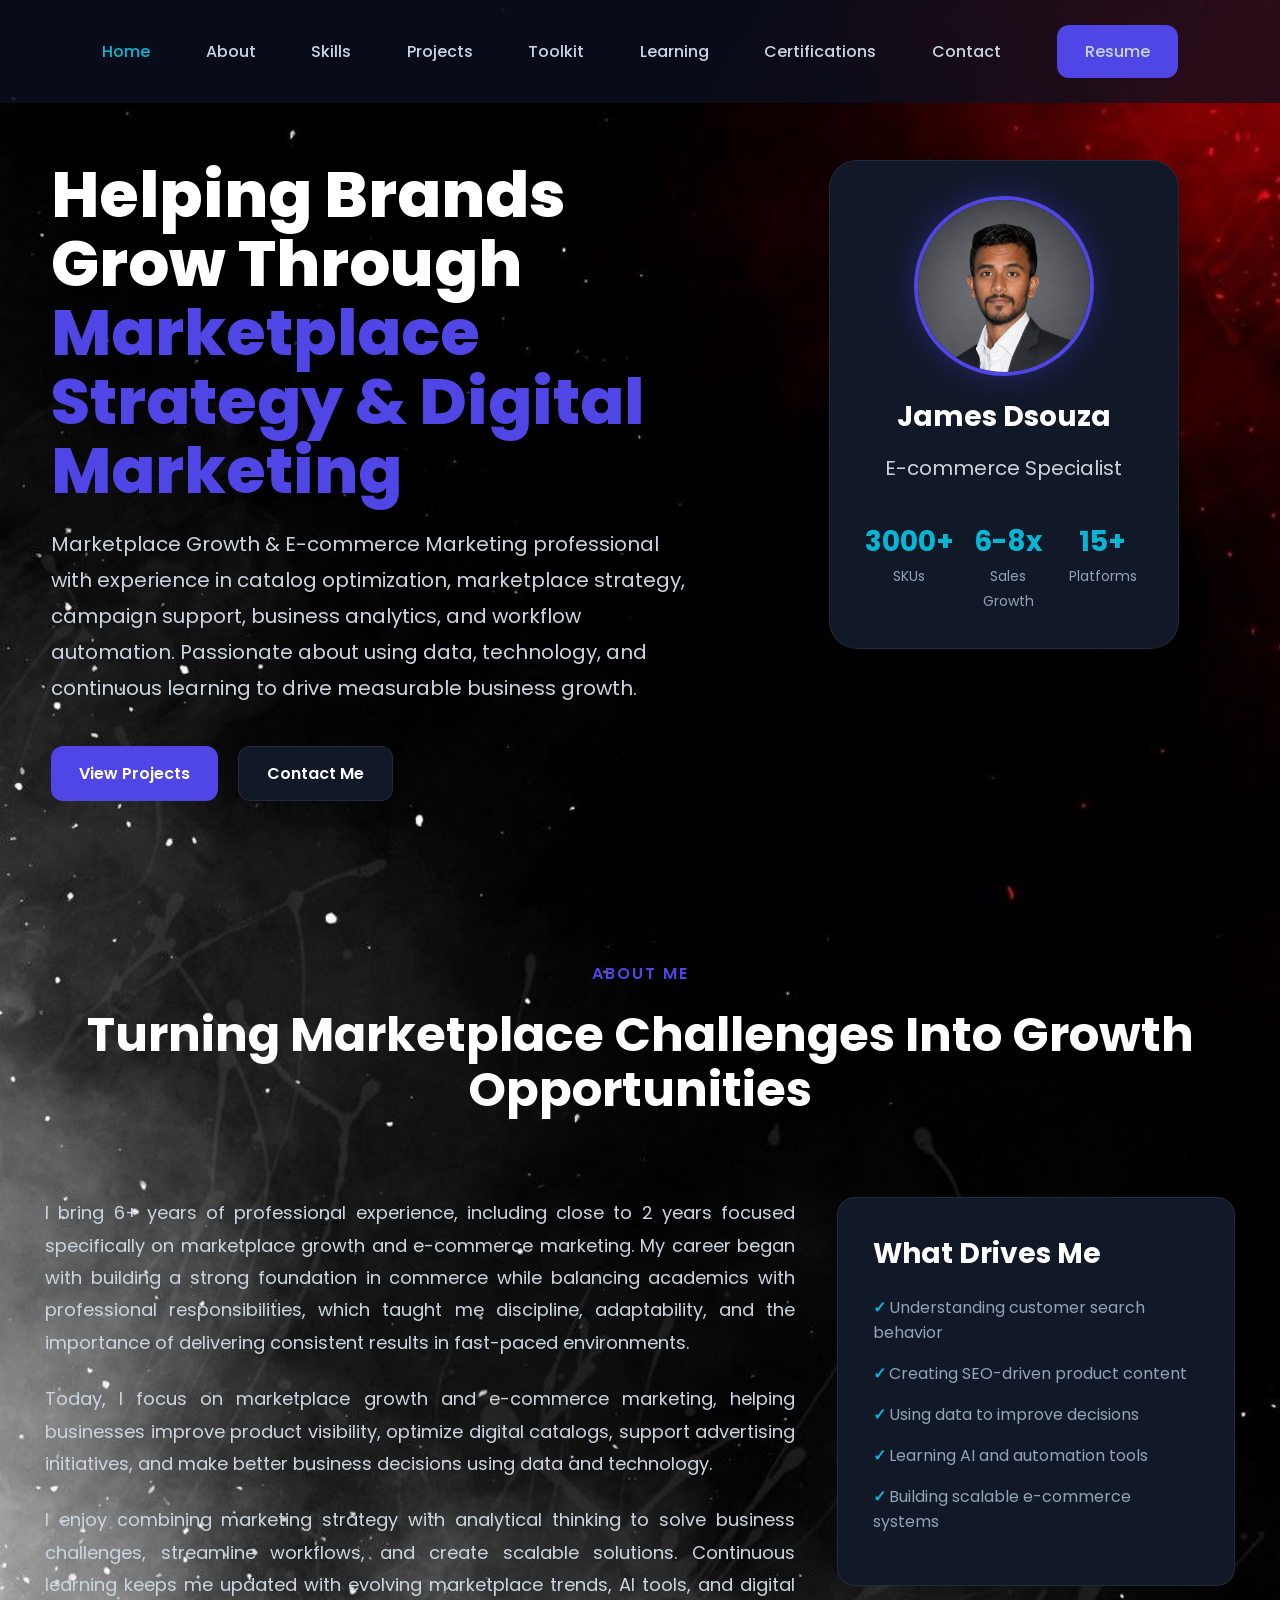
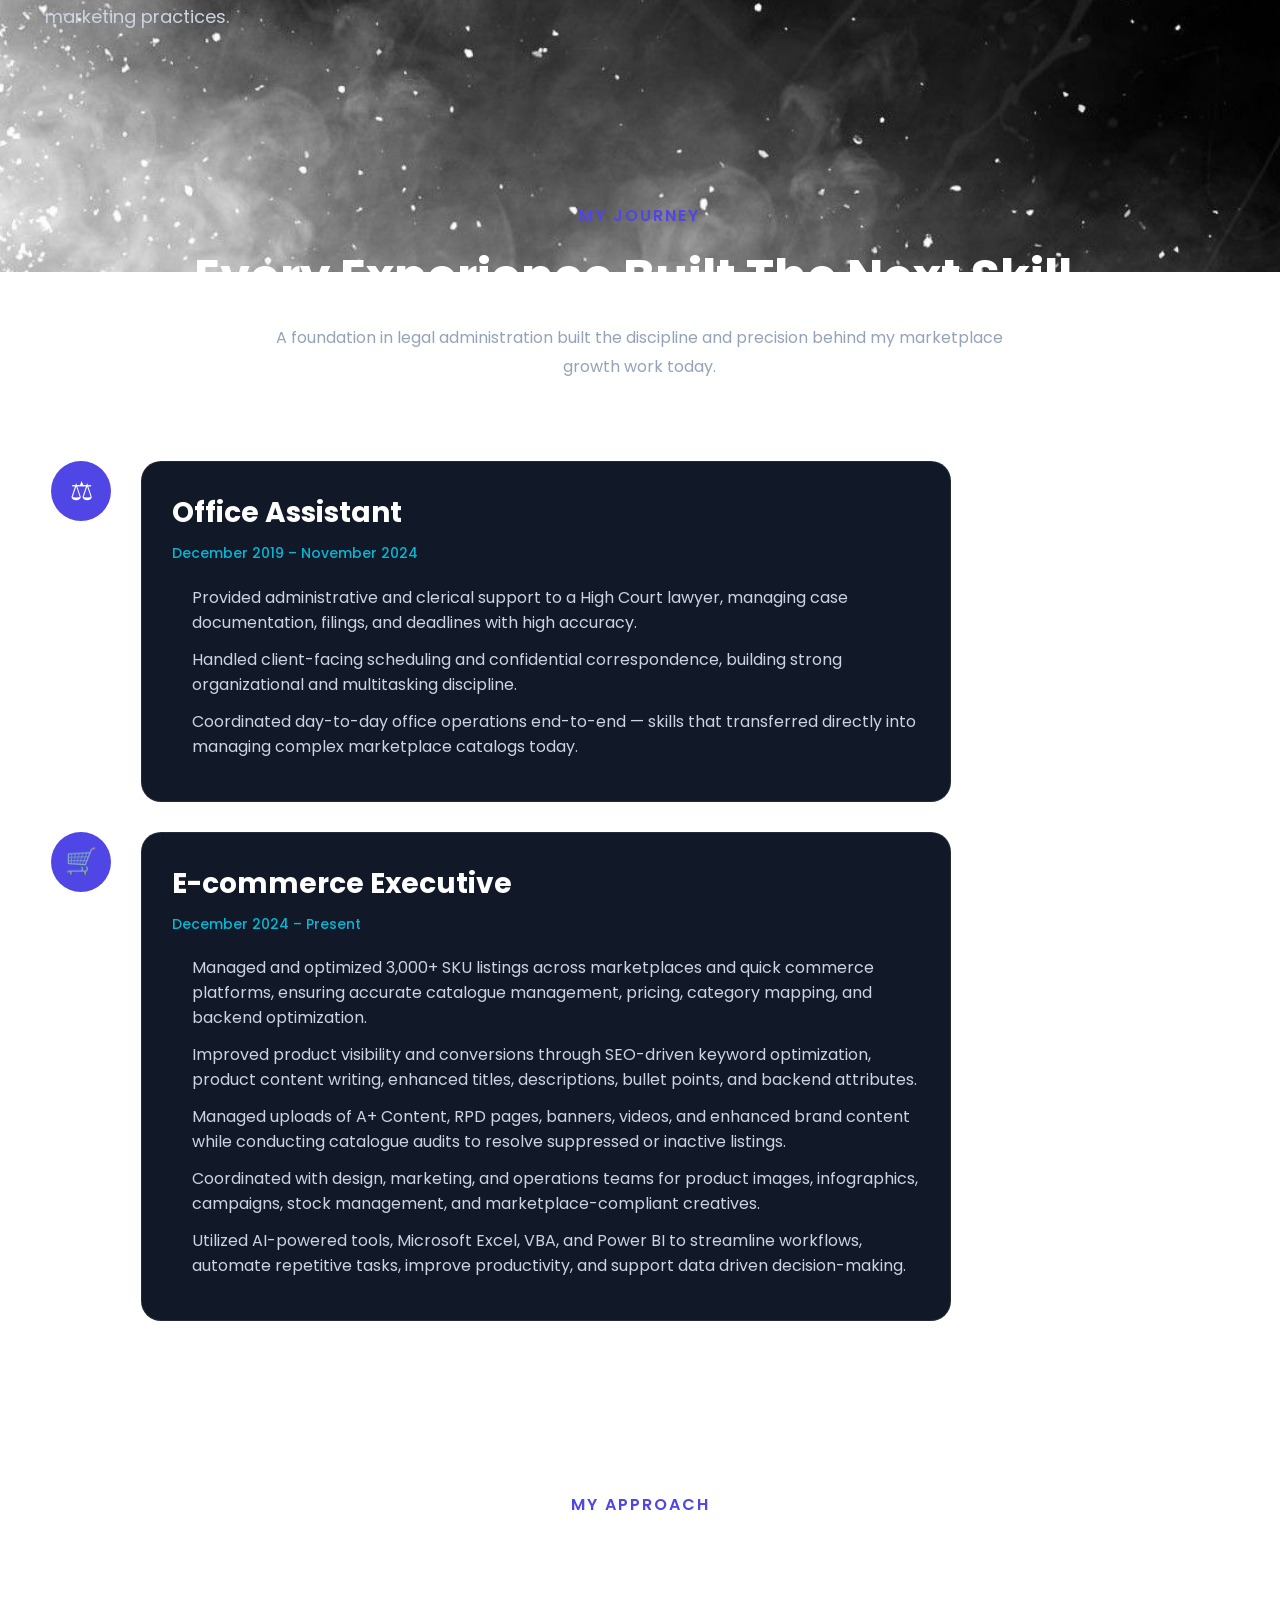
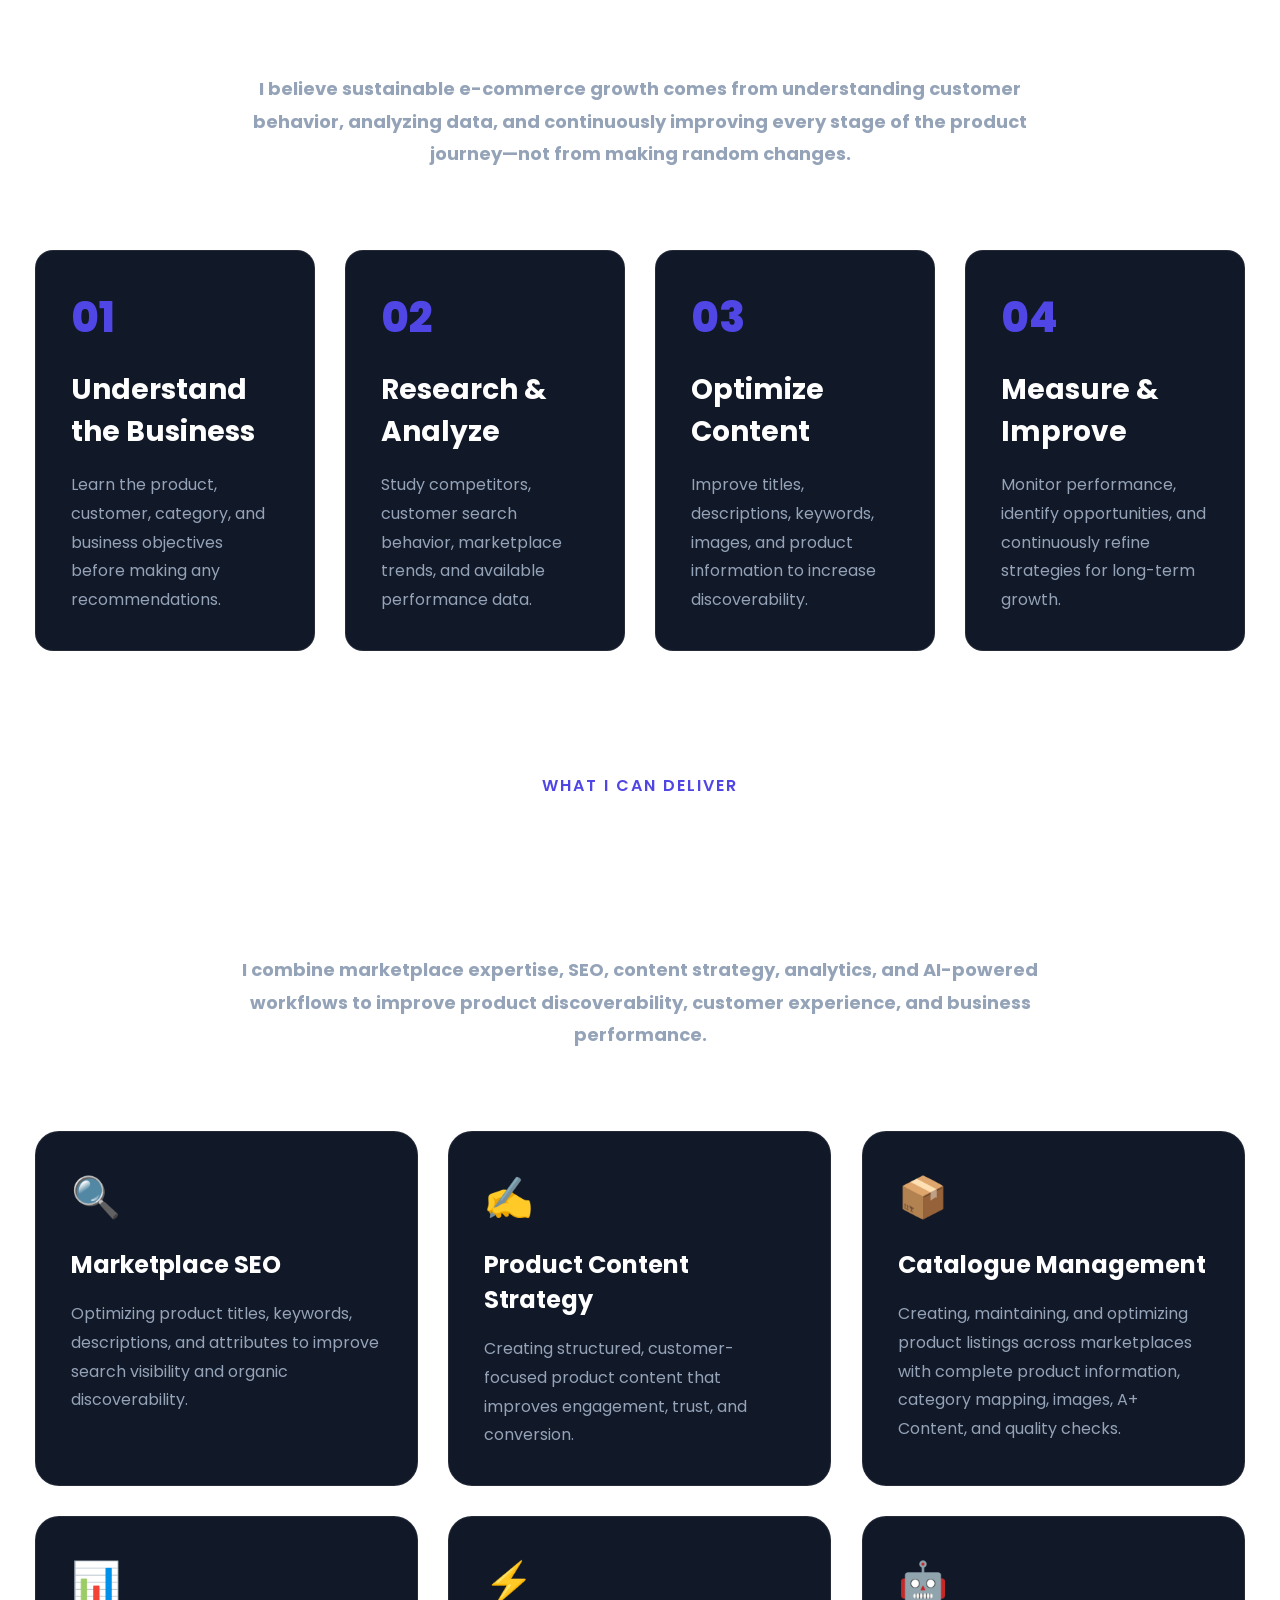
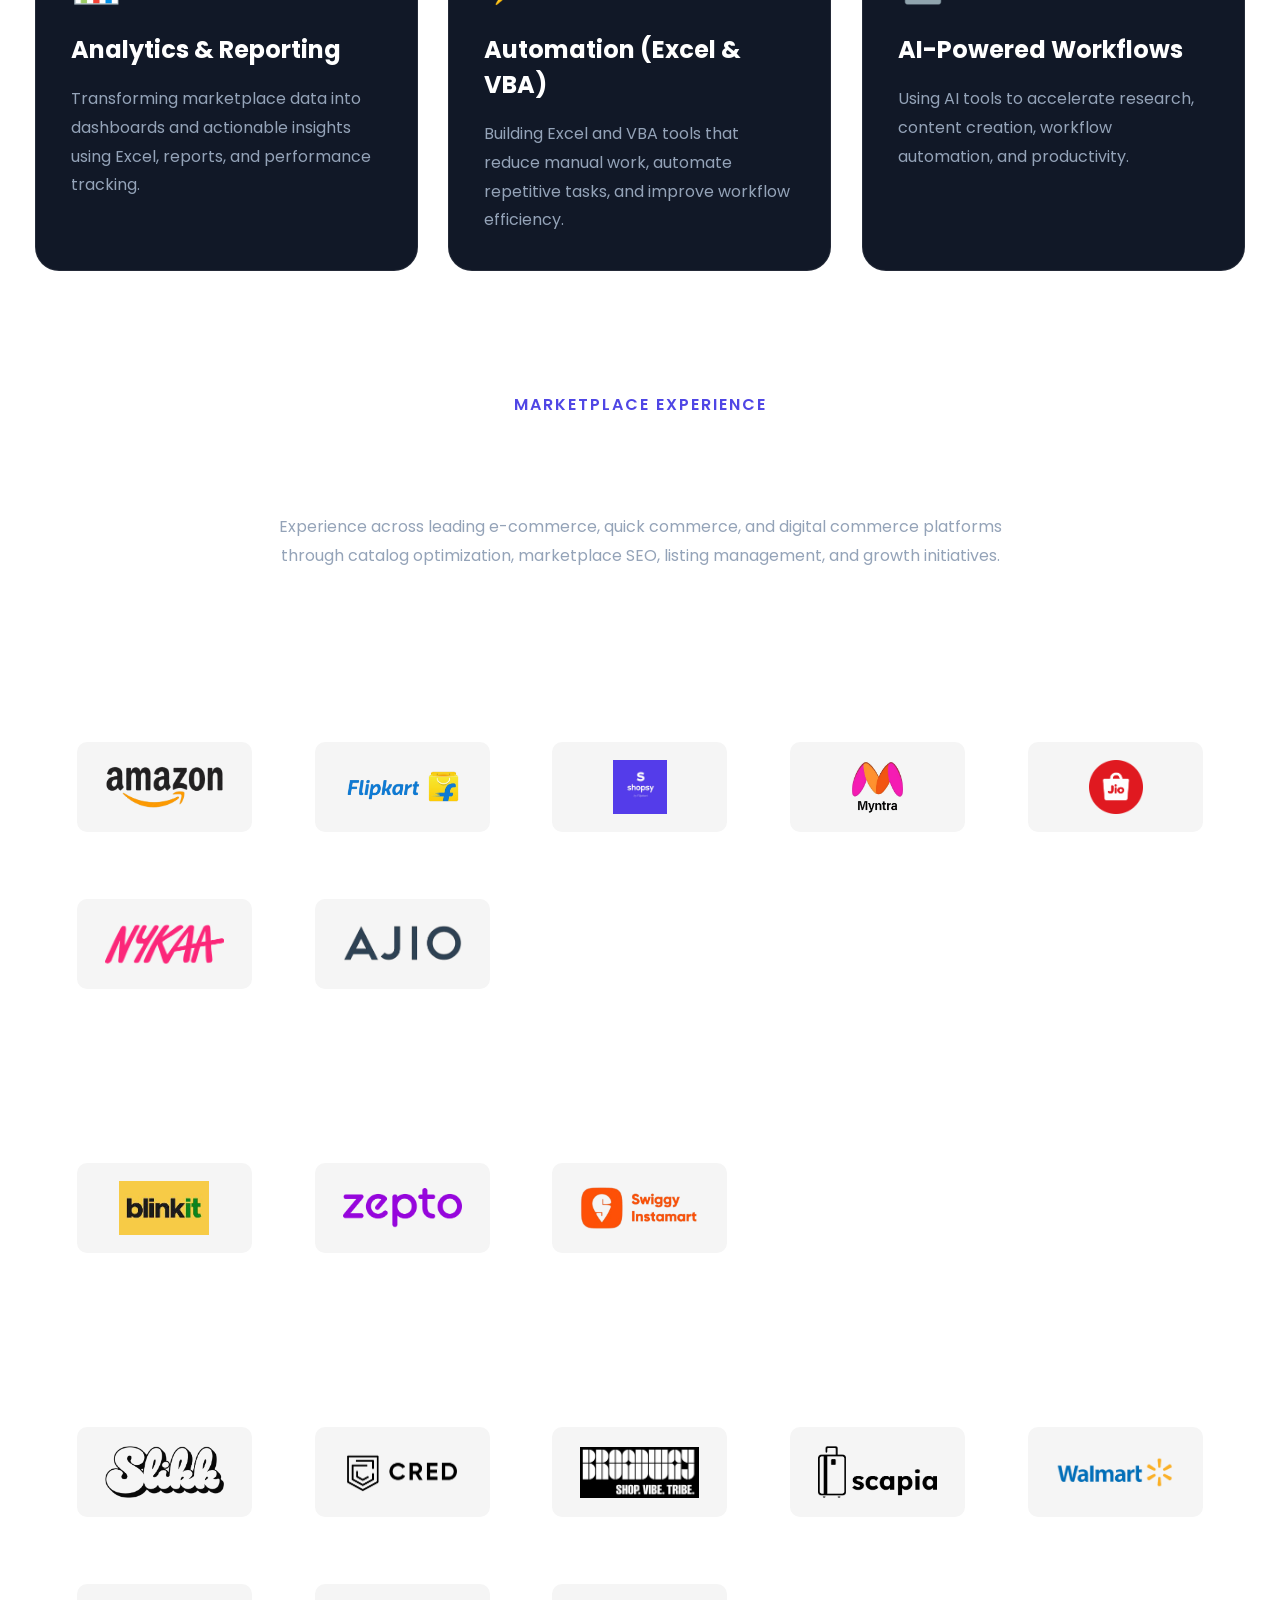
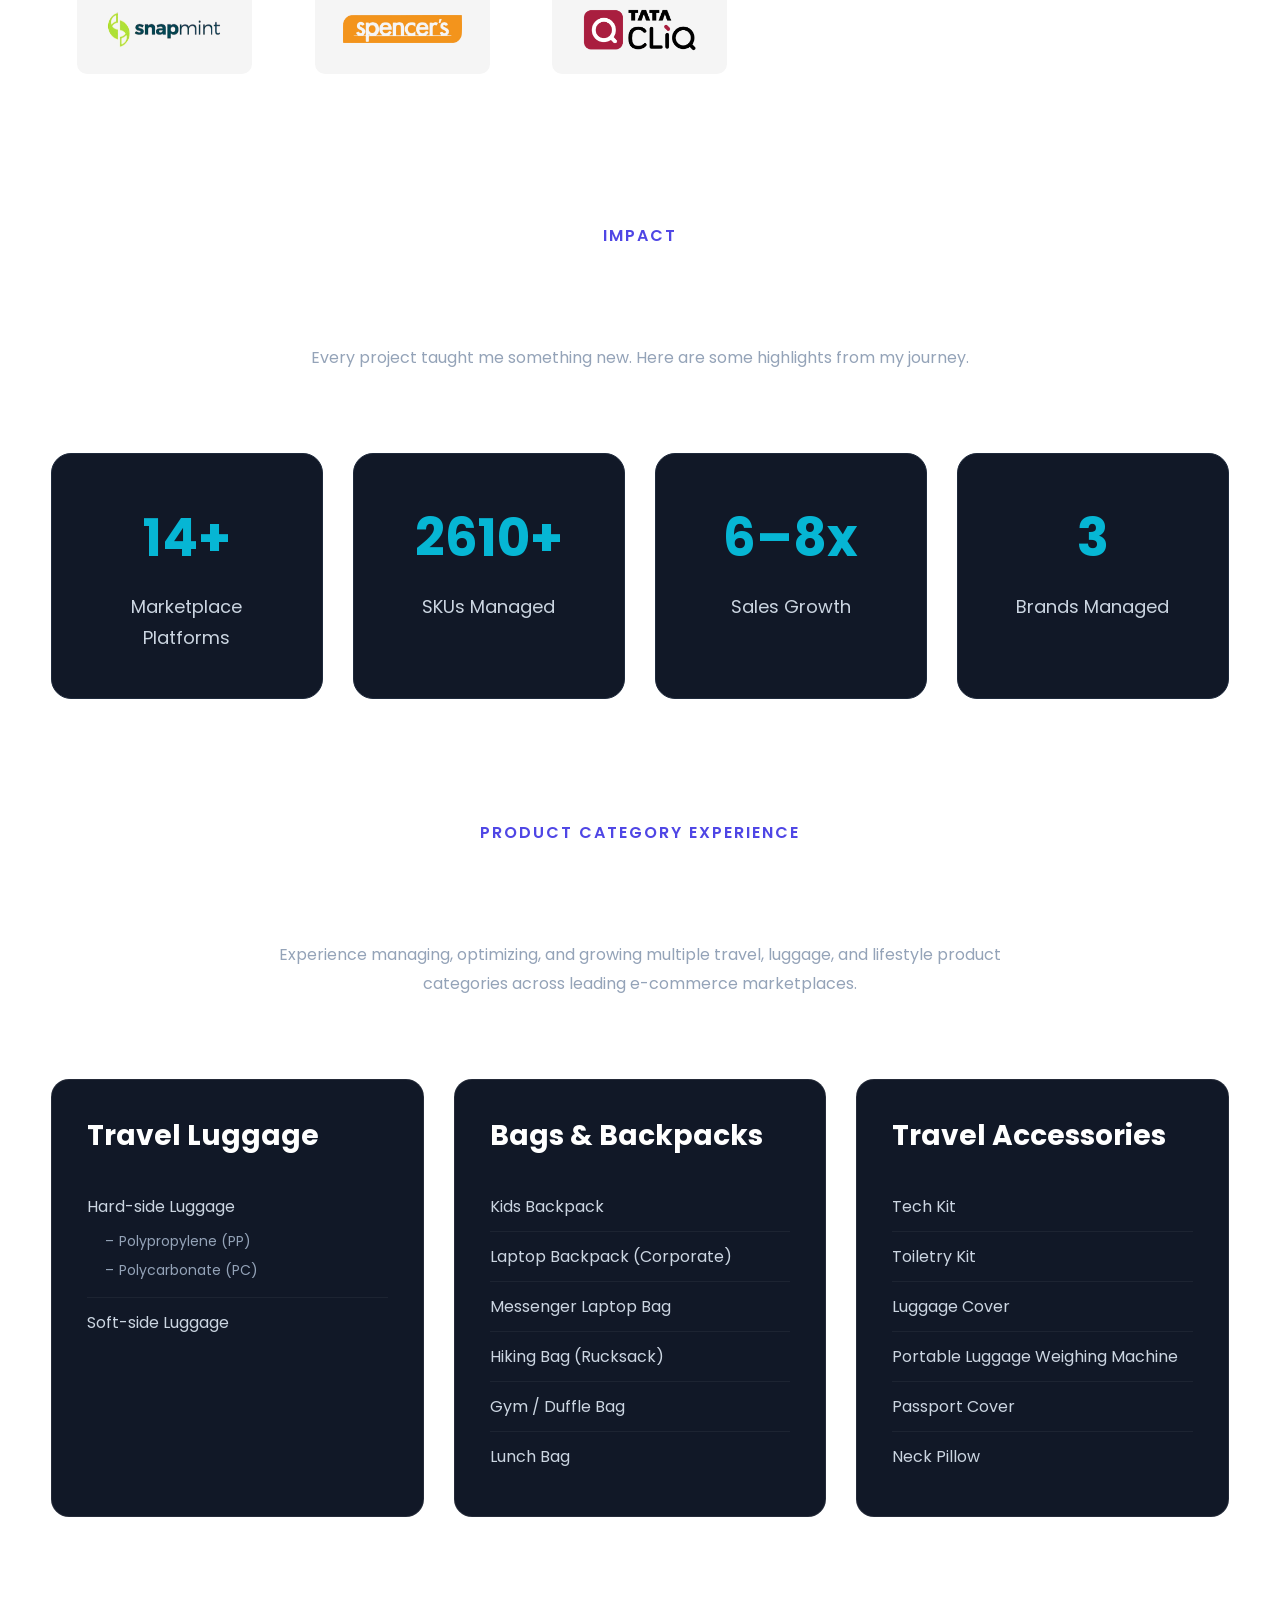
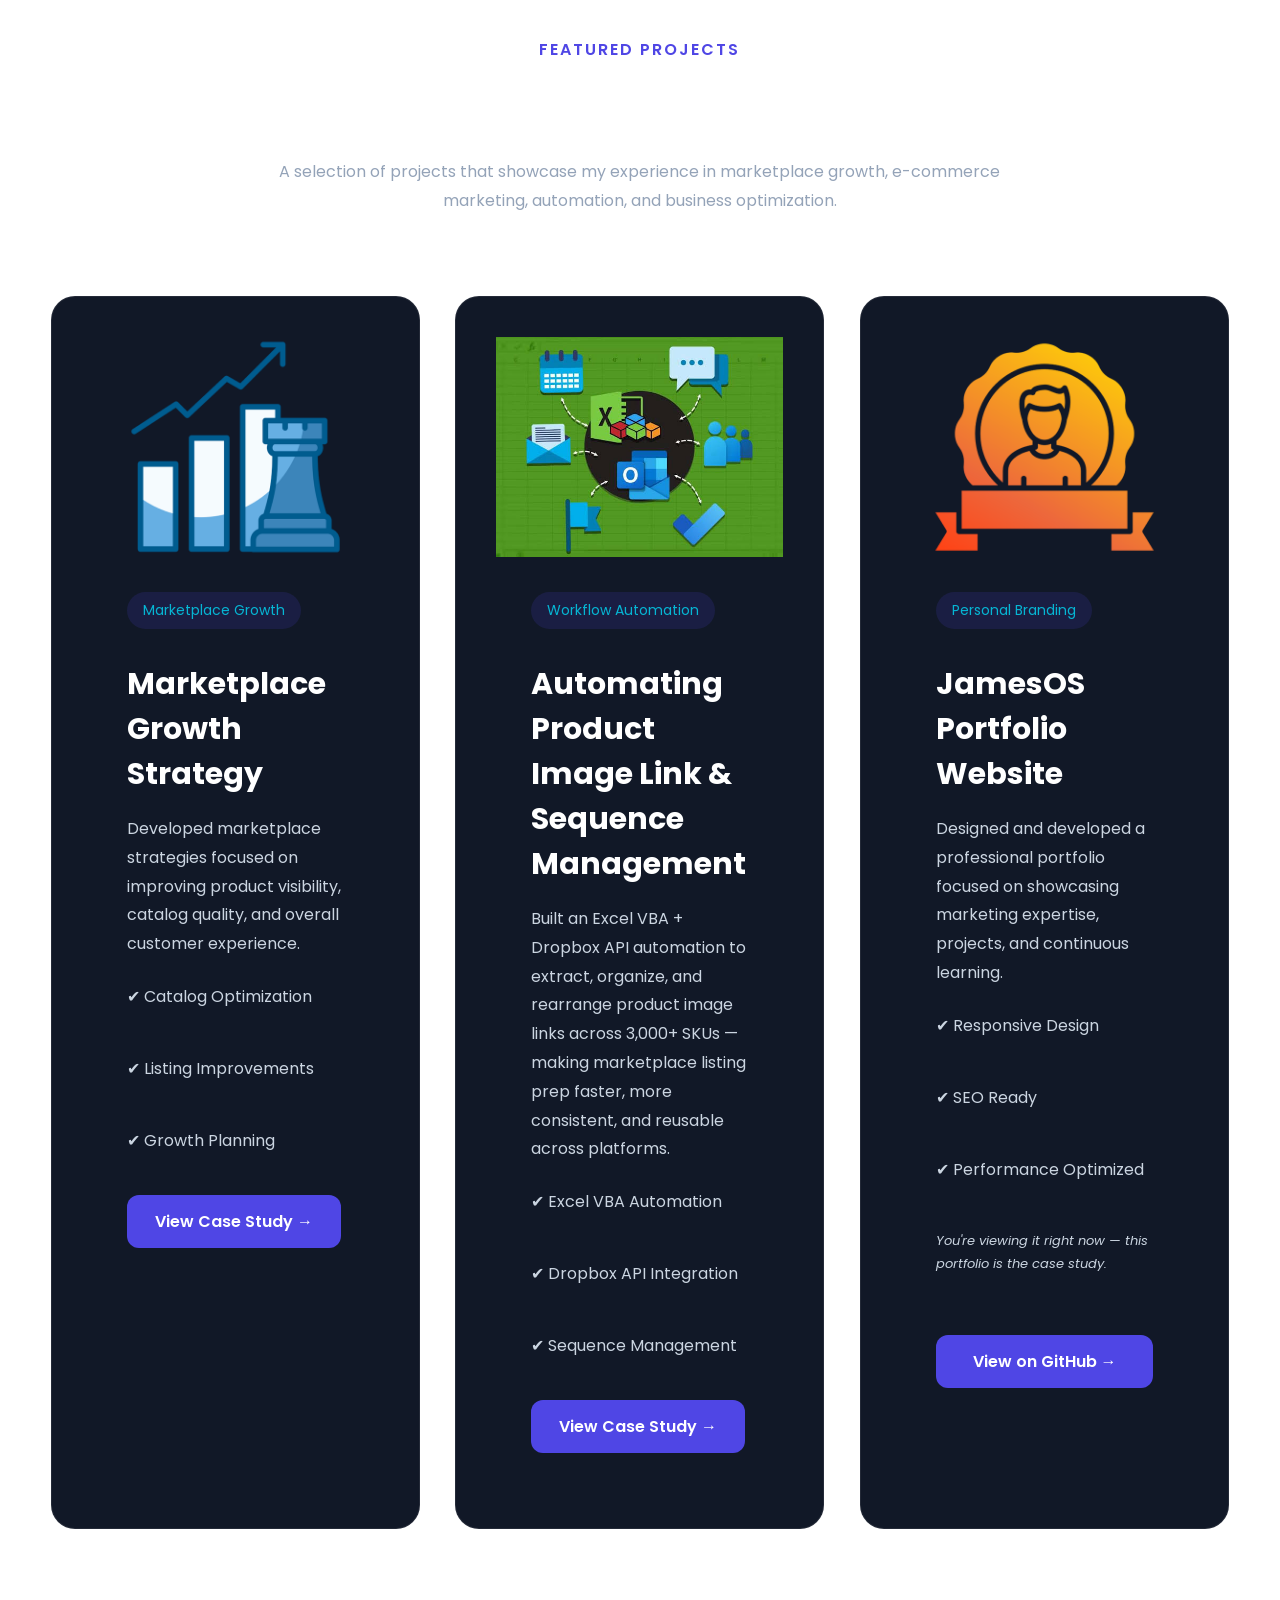
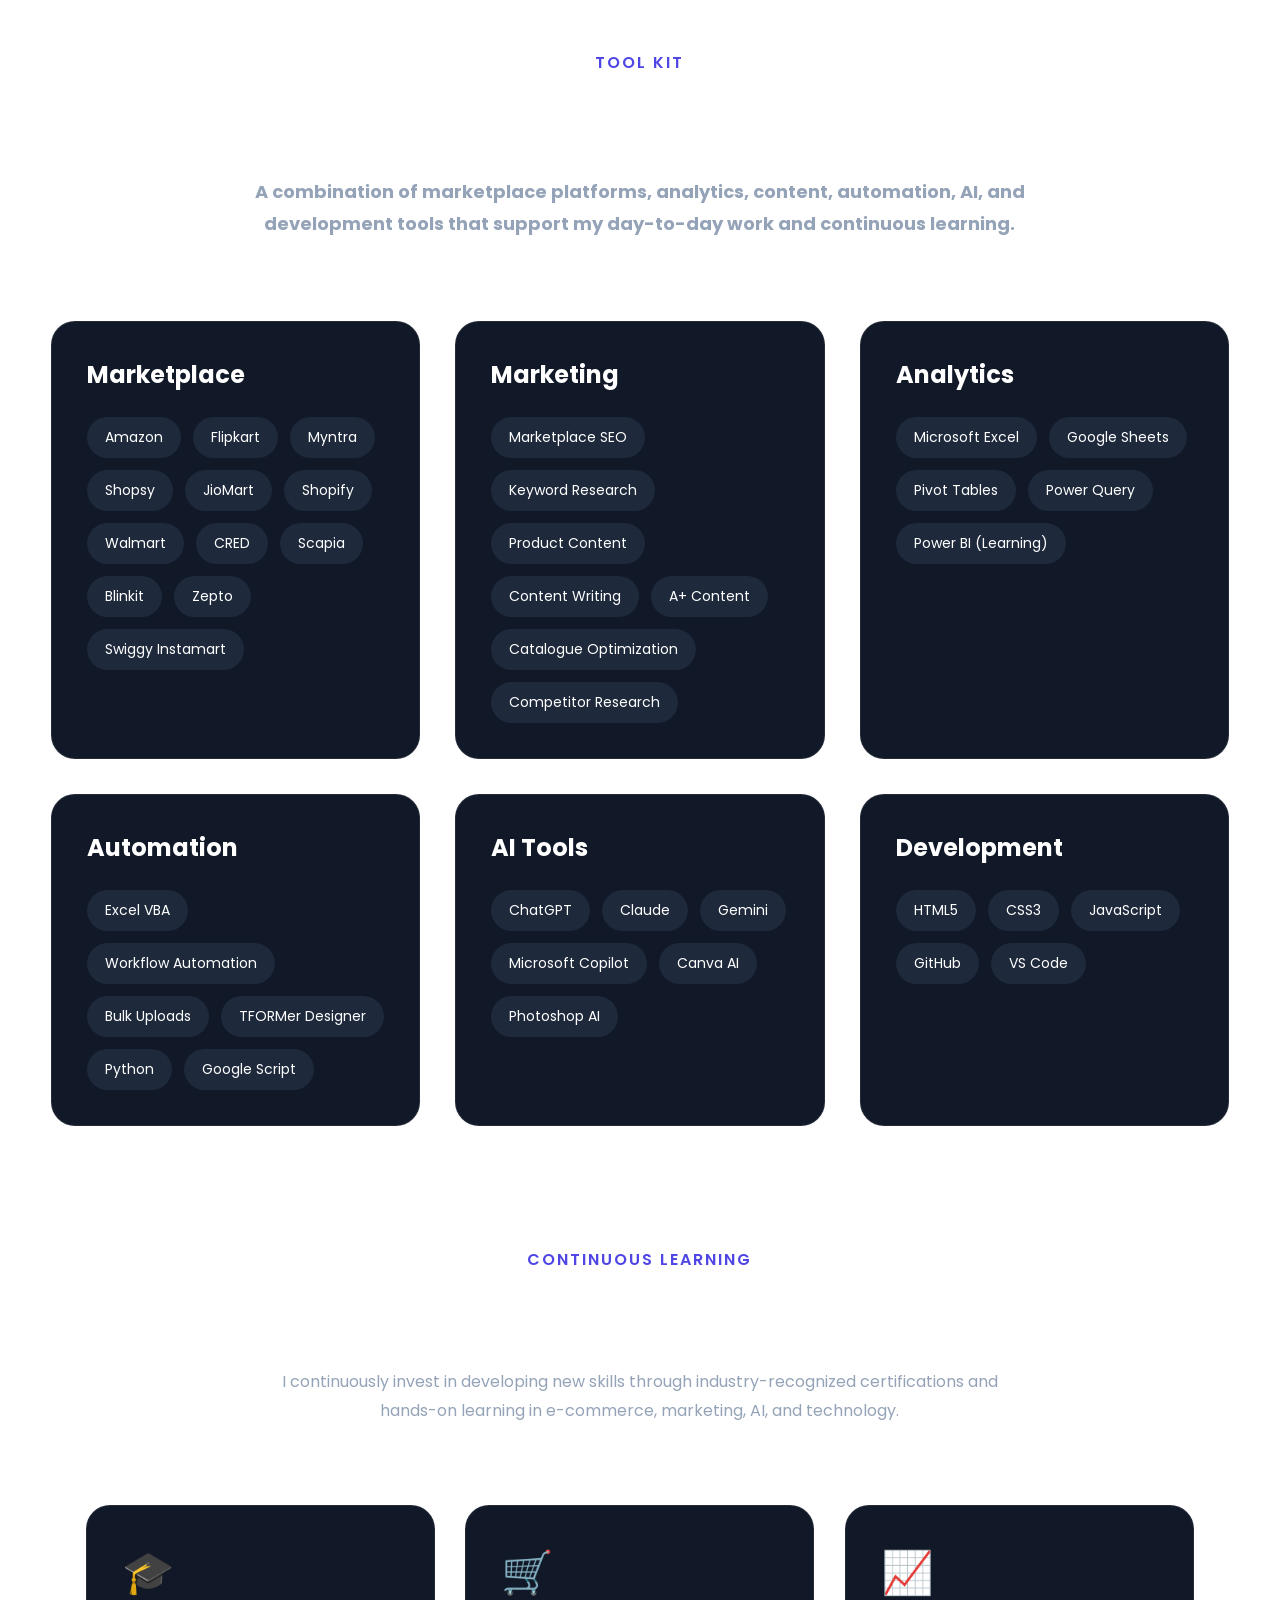
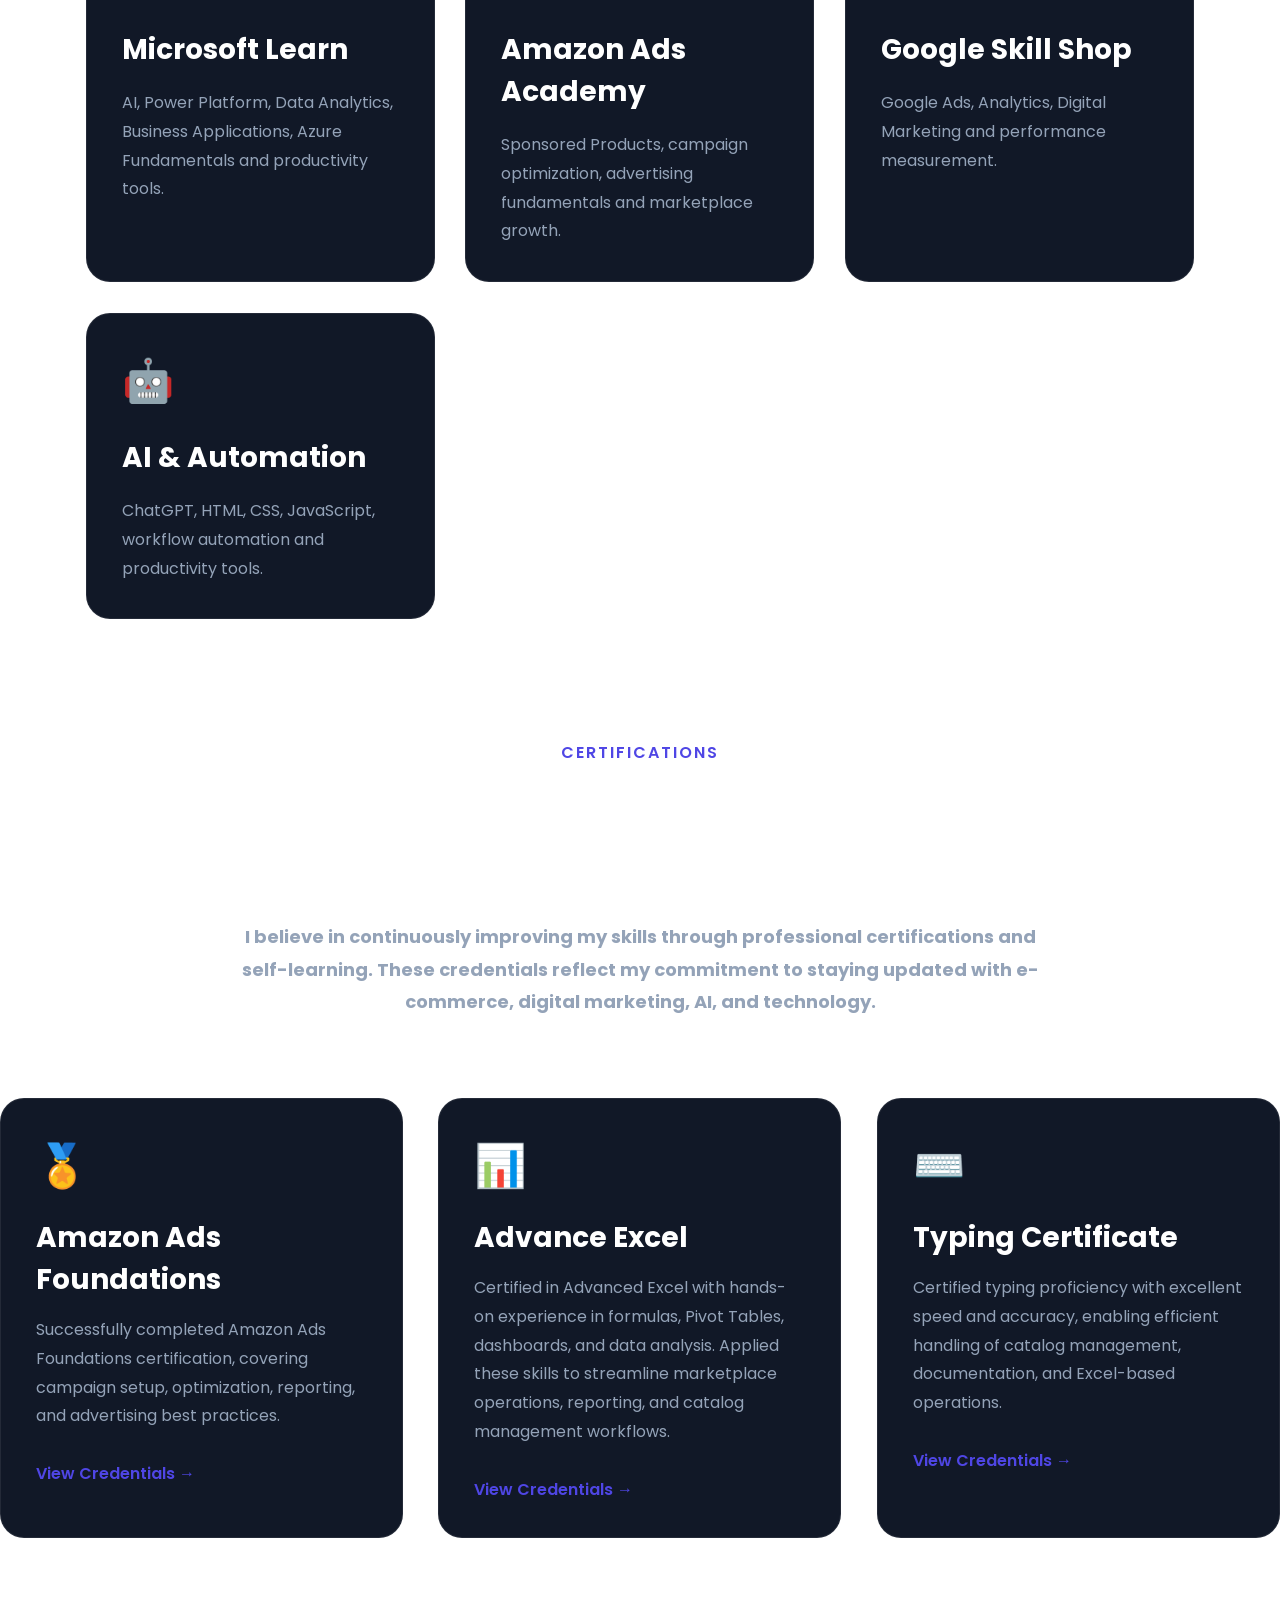
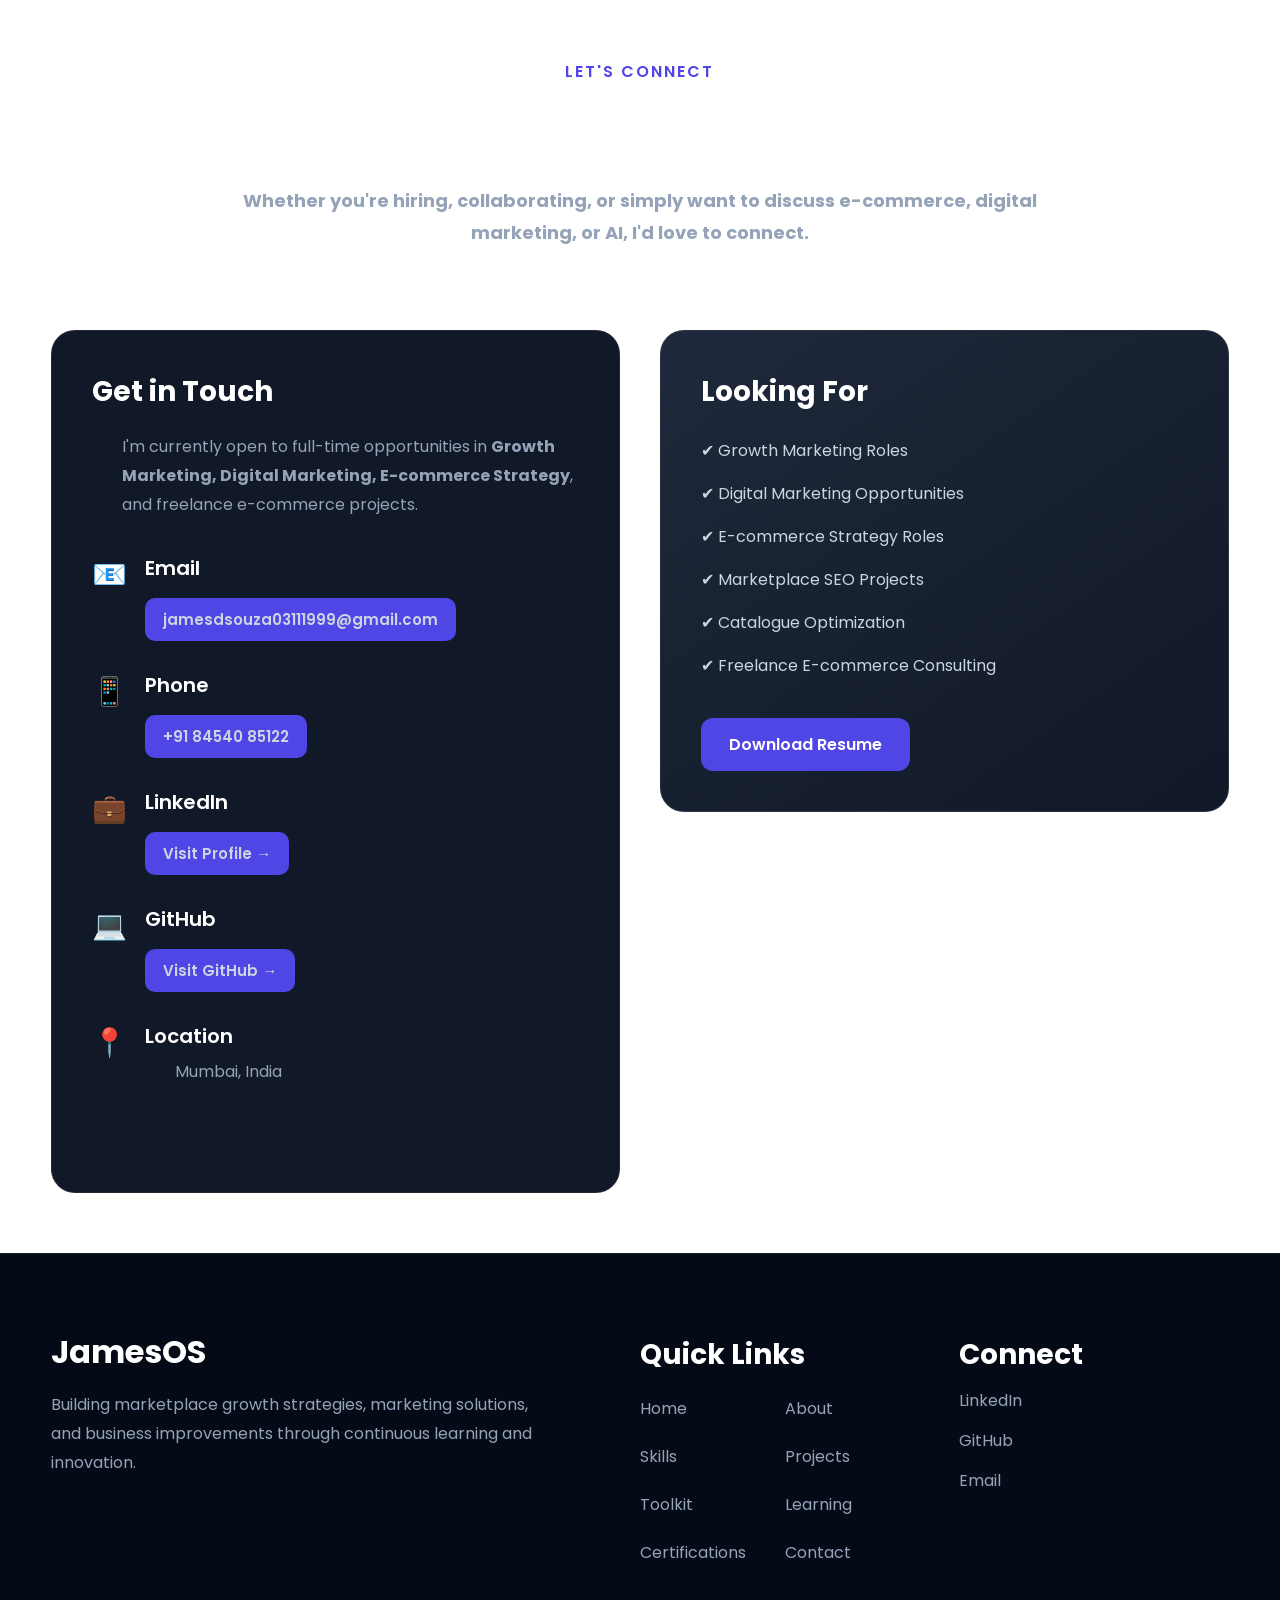
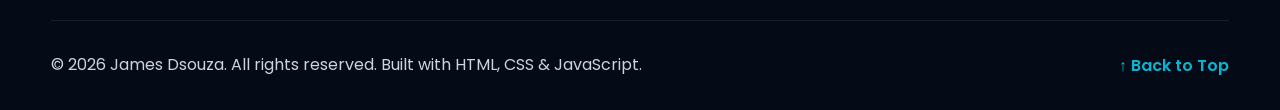
==== commit 1c760a00: "01-10-2026" ====
--- a/index.html
+++ b/index.html
@@ -689,96 +689,100 @@
 PROFESSIONAL TOOLKIT MATRIX
 ========================================================= -->
         <section id="toolkit" class="toolkit-section">
-            <div class="toolkit-section-heading reveal">
-                <div class="section-title">
-                    <p class="eyebrow">TOOL KIT</p>
-                    <h2>Platforms & Technologies I Work With</h2>
-                    <h3 class="section-description">
-                        A combination of marketplace platforms, analytics, content, automation, AI, and development
-                        tools that support my day-to-day work and continuous learning.
-                    </h3>
-                </div>
-            </div>
-            <div class="toolkit-wrapper">
-                <!-- Marketplace -->
-                <div class="toolkit-card">
-                    <h3>Marketplace</h3>
-                    <div class="toolkit-tags">
-                        <span>Amazon</span>
-                        <span>Flipkart</span>
-                        <span>Myntra</span>
-                        <span>Shopsy</span>
-                        <span>JioMart</span>
-                        <span>Shopify</span>
-                        <span>Walmart</span>
-                        <span>CRED</span>
-                        <span>Scapia</span>
-                        <span>Blinkit</span>
-                        <span>Zepto</span>
-                        <span>Swiggy Instamart</span>
-                    </div>
-                </div>
-                <!-- Marketing -->
-                <div class="toolkit-card">
-                    <h3>Marketing</h3>
-                    <div class="toolkit-tags">
-                        <span>Marketplace SEO</span>
-                        <span>Keyword Research</span>
-                        <span>Product Content</span>
-                        <span>Content Writing</span>
-                        <span>A+ Content</span>
-                        <span>Catalogue Optimization</span>
-                        <span>Competitor Research</span>
-                    </div>
-                </div>
-                <!-- Analytics -->
-                <div class="toolkit-card">
-                    <h3>Analytics</h3>
-                    <div class="toolkit-tags">
-                        <span>Microsoft Excel</span>
-                        <span>Google Sheets</span>
-                        <span>Pivot Tables</span>
-                        <span>Power Query</span>
-                        <span>Power BI (Learning)</span>
-                    </div>
-                </div>
-                <!-- Automation -->
-                <div class="toolkit-card">
-                    <h3>Automation</h3>
-                    <div class="toolkit-tags">
-                        <span>Excel VBA</span>
-                        <span>Workflow Automation</span>
-                        <span>Bulk Uploads</span>
-                        <span>TFORMer Designer</span>
-                        <span>Python</span>
-                        <span>Google Script</span>
-                    </div>
-                </div>
-                <!-- AI -->
-                <div class="toolkit-card">
-                    <h3>AI Tools</h3>
-                    <div class="toolkit-tags">
-                        <span>ChatGPT</span>
-                        <span>Claude</span>
-                        <span>Gemini</span>
-                        <span>Microsoft Copilot</span>
-                        <span>Canva AI</span>
-                        <span>Photoshop AI</span>
-                    </div>
-                </div>
-                <!-- Development -->
-                <div class="toolkit-card">
-                    <h3>Development</h3>
-                    <div class="toolkit-tags">
-                        <span>HTML5</span>
-                        <span>CSS3</span>
-                        <span>JavaScript</span>
-                        <span>GitHub</span>
-                        <span>VS Code</span>
-                    </div>
-                </div>
-            </div>
-        </section>
+            <div class="container">
+                <div class="toolkit-section-heading reveal">
+                    <div class="section-title">
+                        <p class="eyebrow">TOOL KIT</p>
+                        <h2>Platforms & Technologies I Work With</h2>
+                        <h3 class="section-description">
+                            A combination of marketplace platforms, analytics, content, automation, AI, and development
+                            tools that support my day-to-day work and continuous learning.
+                        </h3>
+                    </div>
+                </div>
+
+                <div class="toolkit-wrapper">
+                    <!-- Marketplace -->
+                    <div class="toolkit-card">
+                        <h3>Marketplace</h3>
+                        <div class="toolkit-tags">
+                            <span>Amazon</span>
+                            <span>Flipkart</span>
+                            <span>Myntra</span>
+                            <span>Shopsy</span>
+                            <span>JioMart</span>
+                            <span>Shopify</span>
+                            <span>Walmart</span>
+                            <span>CRED</span>
+                            <span>Scapia</span>
+                            <span>Blinkit</span>
+                            <span>Zepto</span>
+                            <span>Swiggy Instamart</span>
+                        </div>
+                    </div>
+                    <!-- Marketing -->
+                    <div class="toolkit-card">
+                        <h3>Marketing</h3>
+                        <div class="toolkit-tags">
+                            <span>Marketplace SEO</span>
+                            <span>Keyword Research</span>
+                            <span>Product Content</span>
+                            <span>Content Writing</span>
+                            <span>A+ Content</span>
+                            <span>Catalogue Optimization</span>
+                            <span>Competitor Research</span>
+                        </div>
+                    </div>
+                    <!-- Analytics -->
+                    <div class="toolkit-card">
+                        <h3>Analytics</h3>
+                        <div class="toolkit-tags">
+                            <span>Microsoft Excel</span>
+                            <span>Google Sheets</span>
+                            <span>Pivot Tables</span>
+                            <span>Power Query</span>
+                            <span>Power BI (Learning)</span>
+                        </div>
+                    </div>
+                    <!-- Automation -->
+                    <div class="toolkit-card">
+                        <h3>Automation</h3>
+                        <div class="toolkit-tags">
+                            <span>Excel VBA</span>
+                            <span>Workflow Automation</span>
+                            <span>Bulk Uploads</span>
+                            <span>TFORMer Designer</span>
+                            <span>Python</span>
+                            <span>Google Script</span>
+                        </div>
+                    </div>
+                    <!-- AI -->
+                    <div class="toolkit-card">
+                        <h3>AI Tools</h3>
+                        <div class="toolkit-tags">
+                            <span>ChatGPT</span>
+                            <span>Claude</span>
+                            <span>Gemini</span>
+                            <span>Microsoft Copilot</span>
+                            <span>Canva AI</span>
+                            <span>Photoshop AI</span>
+                        </div>
+                    </div>
+                    <!-- Development -->
+                    <div class="toolkit-card">
+                        <h3>Development</h3>
+                        <div class="toolkit-tags">
+                            <span>HTML5</span>
+                            <span>CSS3</span>
+                            <span>JavaScript</span>
+                            <span>GitHub</span>
+                            <span>VS Code</span>
+                        </div>
+                    </div>
+                </div>
+            </div>
+        </section>
+
         <section id="learning" class="learning-section">
             <div class="container">
                 <div class="section-title reveal">
@@ -879,92 +883,95 @@
      CONTACT
 =========================== -->
         <section id="contact" class="contact-section">
-            <div class="contact-section-heading reveal">
-                <div class="section-title">
-                    <p class="eyebrow">LET'S CONNECT</p>
-                    <h2>Let's Build Something Great Together</h2>
-                    <h3 class="section-description">
-                        Whether you're hiring, collaborating, or simply want to discuss e-commerce, digital marketing,
-                        or AI, I'd love to connect.
-                    </h3>
-                </div>
-            </div>
-            <div class="contact-wrapper">
-                <!-- Left Side -->
-                <!-- =========================================================
-        CONTACT ACTION HUB — direct mailto/tel links so recruiters
-        can act immediately without relying on clipboard JS.
-        ========================================================= -->
-                <div class="contact-info">
-                    <h3>Get in Touch</h3>
-                    <p>
-                        I'm currently open to full-time opportunities in
-                        <strong>Growth Marketing, Digital Marketing,
-                            E-commerce Strategy</strong>,
-                        and freelance e-commerce projects.
-                    </p>
-                    <div class="contact-item">
-                        <span>📧</span>
-                        <div>
-                            <h4>Email</h4>
-                            <a class="contact-action-btn" href="mailto:jamesdsouza03111999@gmail.com">
-                                jamesdsouza03111999@gmail.com
-                            </a>
-                        </div>
-                    </div>
-                    <div class="contact-item">
-                        <span>📱</span>
-                        <div>
-                            <h4>Phone</h4>
-                            <a class="contact-action-btn" href="tel:+918454085122">
-                                +91 84540 85122
-                            </a>
-                        </div>
-                    </div>
-                    <div class="contact-item">
-                        <span>💼</span>
-                        <div>
-                            <h4>LinkedIn</h4>
-                            <a class="contact-action-btn" href="https://www.linkedin.com/in/james-dsouza-9baa1b212/"
-                                target="_blank" rel="noopener noreferrer">
-                                Visit Profile →
-                            </a>
-                        </div>
-                    </div>
-                    <div class="contact-item">
-                        <span>💻</span>
-                        <div>
-                            <h4>GitHub</h4>
-                            <a class="contact-action-btn" href="https://github.com/notjamesdsouza" target="_blank"
-                                rel="noopener noreferrer">
-                                Visit GitHub →
-                            </a>
-                        </div>
-                    </div>
-                    <div class="contact-item">
-                        <span>📍</span>
-                        <div>
-                            <h4>Location</h4>
-                            <p>Mumbai, India</p>
-                        </div>
-                    </div>
-                </div>
-                <!-- Right Side -->
-                <div class="contact-cta">
-                    <h3>Looking For</h3>
-                    <ul>
-                        <li>✔ Growth Marketing Roles</li>
-                        <li>✔ Digital Marketing Opportunities</li>
-                        <li>✔ E-commerce Strategy Roles</li>
-                        <li>✔ Marketplace SEO Projects</li>
-                        <li>✔ Catalogue Optimization</li>
-                        <li>✔ Freelance E-commerce Consulting</li>
-                    </ul>
-                    <a id="resumeLink"
-                        href="https://drive.google.com/file/d/1wcJGUSCHFR8AWqRvehJRoLpFXJ1wqgF0/view?usp=drive_link"
-                        target="_blank" rel="noopener noreferrer" class="btn btn-primary">
-                        Download Resume
-                    </a>
+            <div class="container">
+                <div class="contact-section-heading reveal">
+                    <div class="section-title">
+                        <p class="eyebrow">LET'S CONNECT</p>
+                        <h2>Let's Build Something Great Together</h2>
+                        <h3 class="section-description">
+                            Whether you're hiring, collaborating, or simply want to discuss e-commerce, digital
+                            marketing,
+                            or AI, I'd love to connect.
+                        </h3>
+                    </div>
+                </div>
+                <div class="contact-wrapper">
+                    <!-- Left Side -->
+                    <!-- =========================================================
+                    CONTACT ACTION HUB — direct mailto/tel links so recruiters
+                    can act immediately without relying on clipboard JS.
+                    ========================================================= -->
+                    <div class="contact-info">
+                        <h3>Get in Touch</h3>
+                        <p>
+                            I'm currently open to full-time opportunities in
+                            <strong>Growth Marketing, Digital Marketing,
+                                E-commerce Strategy</strong>,
+                            and freelance e-commerce projects.
+                        </p>
+                        <div class="contact-item">
+                            <span>📧</span>
+                            <div>
+                                <h4>Email</h4>
+                                <a class="contact-action-btn" href="mailto:jamesdsouza03111999@gmail.com">
+                                    jamesdsouza03111999@gmail.com
+                                </a>
+                            </div>
+                        </div>
+                        <div class="contact-item">
+                            <span>📱</span>
+                            <div>
+                                <h4>Phone</h4>
+                                <a class="contact-action-btn" href="tel:+918454085122">
+                                    +91 84540 85122
+                                </a>
+                            </div>
+                        </div>
+                        <div class="contact-item">
+                            <span>💼</span>
+                            <div>
+                                <h4>LinkedIn</h4>
+                                <a class="contact-action-btn" href="https://www.linkedin.com/in/james-dsouza-9baa1b212/"
+                                    target="_blank" rel="noopener noreferrer">
+                                    Visit Profile →
+                                </a>
+                            </div>
+                        </div>
+                        <div class="contact-item">
+                            <span>💻</span>
+                            <div>
+                                <h4>GitHub</h4>
+                                <a class="contact-action-btn" href="https://github.com/notjamesdsouza" target="_blank"
+                                    rel="noopener noreferrer">
+                                    Visit GitHub →
+                                </a>
+                            </div>
+                        </div>
+                        <div class="contact-item">
+                            <span>📍</span>
+                            <div>
+                                <h4>Location</h4>
+                                <p>Mumbai, India</p>
+                            </div>
+                        </div>
+                    </div>
+                    <!-- Right Side -->
+                    <div class="contact-cta">
+                        <h3>Looking For</h3>
+                        <ul>
+                            <li>✔ Growth Marketing Roles</li>
+                            <li>✔ Digital Marketing Opportunities</li>
+                            <li>✔ E-commerce Strategy Roles</li>
+                            <li>✔ Marketplace SEO Projects</li>
+                            <li>✔ Catalogue Optimization</li>
+                            <li>✔ Freelance E-commerce Consulting</li>
+                        </ul>
+                        <a id="resumeLink"
+                            href="https://drive.google.com/file/d/1wcJGUSCHFR8AWqRvehJRoLpFXJ1wqgF0/view?usp=drive_link"
+                            target="_blank" rel="noopener noreferrer" class="btn btn-primary">
+                            Download Resume
+                        </a>
+                    </div>
                 </div>
             </div>
         </section>
@@ -994,11 +1001,6 @@
                     <a href="#learning">Learning</a>
                     <a href="#certifications">Certifications</a>
                     <a href="#contact">Contact</a>
-                    <a id="resumeLink"
-                        href="https://drive.google.com/file/d/1wcJGUSCHFR8AWqRvehJRoLpFXJ1wqgF0/view?usp=drive_link"
-                        target="_blank" rel="noopener noreferrer">
-                        Resume
-                    </a>
                 </div>
                 <div class="footer-social">
                     <h3>Connect</h3>
--- a/css/variables.css
+++ b/css/variables.css
@@ -1,81 +1,54 @@
 /*==================================================
 ROOT VARIABLES
 ==================================================*/
-:root{
+:root {
     /*==================================================
     COLORS
     ==================================================*/
-    --primary:#4F46E5;
-    --secondary:#06B6D4;
-    --bg:#07111F;
-    --surface:#111827;
-    --surface-light:#1E293B;
-    --footer-bg:#050B16;
-    --text:#FFFFFF;
-    --text-light:#CBD5E1;
-    --text-muted:#94A3B8;
-    --border-line:rgba(255,255,255,.08);
-    --border-hover:#6366F1;
+    --primary: #4F46E5;
+    --secondary: #06B6D4;
+    --bg: #07111F;
+    --surface: #111827;
+    --surface-light: #1E293B;
+    --footer-bg: #050B16;
+    --text: #FFFFFF;
+    --text-light: #CBD5E1;
+    --text-muted: #94A3B8;
+    --border: rgba(255, 255, 255, .08);
+    --border-line: rgba(255, 255, 255, .08);
+    --border-hover: #6366F1;
     /*==================================================
     SHADOWS
     ==================================================*/
-    --shadow-sm:0 8px 20px rgba(0,0,0,.15);
-    --shadow-md:0 12px 30px rgba(0,0,0,.2);
-    --shadow-lg:0 20px 50px rgba(0,0,0,.25);
+    --shadow-md: 0 12px 30px rgba(0, 0, 0, .2);
+    --shadow-lg: 0 20px 50px rgba(0, 0, 0, .25);
     /*==================================================
     BORDER RADIUS
     ==================================================*/
-    --radius-sm:10px;
-    --radius-md:18px;
-    --radius-lg:24px;
-    --radius-xl:28px;
-    --radius-round:50%;
-    --radius-pill:40px;
+    --radius-sm: 10px;
+    --radius-md: 18px;
+    --radius-lg: 24px;
     /*==================================================
     TRANSITIONS
     ==================================================*/
-    --transition:.35s ease;
+    --transition: .35s ease;
     /*==================================================
     CONTAINER
     ==================================================*/
-    --container:1280px;
-    --header-height:90px;
+    --container: 1280px;
+    --header-height: 90px;
     /*==================================================
     SECTION SPACING
     ==================================================*/
-    --section-padding:60px;
-    --section-title-margin:30px;
-    --section-gap:70px;
+    --section-padding: 60px;
     /*==================================================
     CARD
     ==================================================*/
-    --card-padding:35px;
+    --card-padding: 35px;
     /*==================================================
     GRID GAPS
     ==================================================*/
-    --gap-xs:15px;
-    --gap-sm:20px;
-    --gap-md:30px;
-    --gap-lg:40px;
-    --gap-xl:60px;
-    --gap-xxl:80px;
-    /*==================================================
-    TYPOGRAPHY
-    ==================================================*/
-    --h1:64px;
-    --h2:48px;
-    --h3:28px;
-    --h4:20px;
-    --body:18px;
-    --body-large:20px;
-    --small:14px;
-    /*==================================================
-    COMMON MARGINS
-    ==================================================*/
-    --margin-xs:10px;
-    --margin-sm:20px;
-    --margin-md:30px;
-    --margin-lg:40px;
-    --margin-xl:70px;
-    --margin-xxl:80px;
+    --gap-sm: 20px;
+    --gap-md: 30px;
+    --gap-lg: 40px;
 }
--- a/css/components.css
+++ b/css/components.css
@@ -44,48 +44,6 @@
 
 nav a:hover::after {
     width: 100%;
-}
-
-.dashboard {
-    width: 420px;
-    padding: 35px;
-    background: var(--bg);
-    border-radius: 25px;
-    border: 1px solid rgba(255, 255, 255, .08);
-    box-shadow: var(--shadow-lg);
-}
-
-.dashboard h3 {
-    margin-bottom: 30px;
-}
-
-.status {
-    display: flex;
-    align-items: center;
-    gap: 10px;
-    margin-bottom: 30px;
-}
-
-.green-dot {
-    width: 12px;
-    height: 12px;
-    background: #22C55E;
-    border-radius: 50%;
-}
-
-.dashboard-item {
-    padding: 18px 0;
-    border-top: 1px solid rgba(255, 255, 255, .08);
-    display: flex;
-    justify-content: space-between;
-}
-
-.dashboard-item span {
-    color: var(--text-muted);
-}
-
-.dashboard-item strong {
-    text-align: right;
 }
 
 /*======================================================================
@@ -112,15 +70,6 @@
     transform: translateY(-4px);
 }
 
-.btn-outline {
-    border: 2px solid #4F46E5;
-    color: white;
-    text-decoration: none;
-    padding: 16px 34px;
-    border-radius: 10px;
-    transition: .3s;
-}
-
 .btn:active {
     transform: translateY(-2px);
 }
@@ -150,173 +99,6 @@
 
 .btn-secondary:hover {
     border-color: var(--primary);
-}
-
-/*======================================================================
-OUTLINE BUTTON COMPONENT
-Transparent Action Button
-======================================================================*/
-.btn-outline {
-    background: transparent;
-    border: 2px solid var(--primary);
-    color: var(--primary);
-}
-
-.btn-outline:hover {
-    background: var(--primary);
-    color: #fff;
-}
-
-/*======================================================================
-GHOST BUTTON COMPONENT
-Minimal Navigation Button
-======================================================================*/
-.btn-ghost {
-    background: none;
-    color: var(--text);
-}
-
-.btn-ghost:hover {
-    background: rgba(255, 255, 255, .05);
-}
-
-/*======================================================================
-UNIVERSAL BASE CARD FOUNDATION
-Reusable Card Container for JamesOS
-======================================================================*/
-.card {
-    position: relative;
-    background: var(--surface);
-    border: 1px solid var(--border);
-    border-radius: 20px;
-    padding: 30px;
-    transition: all .35s ease;
-    overflow: hidden;
-}
-
-.card:hover {
-    transform: translateY(-8px);
-    border-color: var(--primary);
-    box-shadow: 0 20px 45px rgba(0, 0, 0, .18);
-}
-
-/*======================================================================
-INTERACTIVE CARD MODIFIER
-Hover Effects & Elevation
-======================================================================*/
-.card--interactive {
-    cursor: pointer;
-}
-
-.card--interactive:hover {
-    transform: translateY(-10px);
-}
-
-/*======================================================================
-STATISTICS CARD LAYOUT
-Metrics & KPI Components
-======================================================================*/
-.card--stat {
-    text-align: center;
-    padding: 40px 30px;
-}
-
-.card--stat h3 {
-    font-size: 2.8rem;
-    margin-bottom: 10px;
-    color: var(--primary);
-}
-
-.card--stat p {
-    color: var(--text-light);
-    margin: 0;
-}
-
-/*======================================================================
-FEATURE PRESENTATION CARD
-Service & Deliverable Components
-======================================================================*/
-.card--feature {
-    display: flex;
-    flex-direction: column;
-    gap: 18px;
-}
-
-.card--feature h3 {
-    margin: 0;
-    font-size: 22px;
-}
-
-.card--feature p {
-    line-height: 1.8;
-    color: var(--text-light);
-}
-
-/*======================================================================
-COMPACT INFORMATION CARD
-Small Summary Components
-======================================================================*/
-.card--compact {
-    padding: 22px;
-    border-radius: 16px;
-}
-
-/*======================================================================
-PERFORMANCE DASHBOARD CARD
-Analytics & KPI Display
-======================================================================*/
-.card--dashboard {
-    text-align: center;
-    padding: 35px;
-}
-
-.card--dashboard h3 {
-    font-size: 42px;
-    margin-bottom: 15px;
-    color: var(--primary);
-}
-
-.card--dashboard small {
-    display: block;
-    margin-bottom: 15px;
-    color: var(--text-muted);
-}
-
-.card--dashboard p {
-    margin: 0;
-}
-
-/*======================================================================
-TIMELINE CONTENT CARD
-Journey & Workflow Components
-======================================================================*/
-.card--timeline {
-    padding: 30px;
-    border-left: 5px solid var(--primary);
-}
-
-/*======================================================================
-PROJECT SHOWCASE CARD
-Portfolio Project Components
-======================================================================*/
-.card--project {
-    height: 100%;
-    display: flex;
-    flex-direction: column;
-    justify-content: space-between;
-}
-
-/*======================================================================
-ICON FEATURE CARD
-Icon-Based Information Layout
-======================================================================*/
-.card--icon {
-    text-align: center;
-}
-
-.card--icon .icon {
-    margin-bottom: 20px;
-    font-size: 42px;
 }
 
 /* ==========================================================
@@ -358,37 +140,9 @@
     border-color: var(--secondary);
 }
 
-.timeline-item span {
-    font-size: 40px;
-}
-
-.timeline-item h4 {
-    margin-bottom: 8px;
-}
-
-.timeline-item p {
-    color: var(--text-muted);
-}
-
-
 /*=============================
 SERVICES
 ==============================*/
-.service-card {
-    background: #111827;
-    padding: 40px;
-    border-radius: 20px;
-    border: 1px solid var(--surface-light);
-    transition: .35s;
-    cursor: pointer;
-    position: relative;
-    overflow: hidden;
-}
-
-.service-icon {
-    font-size: 45px;
-    margin-bottom: 25px;
-}
 
 .section-title span {
     display: block;
@@ -396,39 +150,6 @@
     margin: 20px auto 0;
     color: var(--text-muted);
     line-height: 1.8;
-}
-
-.service-card:hover {
-    transform: translateY(-10px);
-    border-color: var(--secondary);
-    box-shadow: 0 20px 50px rgba(56, 189, 248, .15);
-}
-
-.service-card h3 {
-    font-size: 28px;
-    margin-bottom: 20px;
-}
-
-.service-card p {
-    color: var(--text-muted);
-    line-height: 1.8;
-}
-
-.service-card::before {
-    content: "";
-    position: absolute;
-    width: 200px;
-    height: 200px;
-    background: var(--secondary);
-    filter: blur(120px);
-    right: -120px;
-    top: -120px;
-    opacity: 0;
-    transition: .5s;
-}
-
-.service-card:hover::before {
-    opacity: .15;
 }
 
 /*=========================
@@ -466,24 +187,12 @@
 ==========================*/
 
 .project-card {
-    background: #111827;
-    border: 1px solid rgba(255, 255, 255, .08);
-    border-radius: 24px;
     padding: 40px;
-    transition: .35s;
-}
-
-.project-number {
-    font-size: 14px;
-    color: #06B6D4;
-    letter-spacing: 3px;
-}
-
-.tech-stack {
-    display: flex;
-    flex-wrap: wrap;
-    gap: 12px;
-    margin: 30px 0;
+    background: var(--surface);
+    border: 1px solid var(--border);
+    border-radius: var(--radius-lg);
+    overflow: hidden;
+    transition: var(--transition);
 }
 
 .project-card:hover {
@@ -502,18 +211,6 @@
     margin-bottom: 18px;
 }
 
-.tech-stack span {
-    background: var(--surface-light);
-    padding: 10px 18px;
-    border-radius: 999px;
-    font-size: 14px;
-}
-
-.project-btn {
-    color: var(--primary);
-    text-decoration: none;
-    font-weight: 600;
-}
 
 /*=========================
 learning
@@ -530,12 +227,6 @@
 .learning-card:hover {
     transform: translateY(-10px);
     border-color: var(--primary);
-}
-
-.learning-year {
-    color: #06B6D4;
-    font-size: 14px;
-    letter-spacing: 2px;
 }
 
 .learning-card h3 {
@@ -810,12 +501,12 @@
 }
 
 .hero-card {
-    width: 100%;
+    padding: var(--card-padding);
+    width: auto;
     max-width: 380px;
     background: var(--surface);
     border: 1px solid var(--border);
     border-radius: 28px;
-    padding: var(--card-padding);
     text-align: center;
     box-shadow: var(--shadow-md);
 }
@@ -836,13 +527,7 @@
     box-shadow: 0 0 45px rgba(79, 70, 229, .5);
 }
 
-.project-card {
-    background: var(--surface);
-    border: 1px solid var(--border);
-    border-radius: var(--radius-lg);
-    overflow: hidden;
-    transition: var(--transition);
-}
+
 
 .project-note {
     font-size: 13px;
@@ -1023,20 +708,6 @@
     background: #202020;
 }
 
-
-/* =====================================
-MARKETPLACE NAME
-====================================== */
-
-.marketplace-card span {
-    font-size: 14px;
-    font-weight: 600;
-
-    text-align: center;
-    line-height: 1.3;
-}
-
-
 /* =====================================
 MARKETPLACE HOVER
 ====================================== */
--- a/css/layout.css
+++ b/css/layout.css
@@ -126,12 +126,25 @@
     align-items: center;
 }
 
+.contact-wrapper {
+    display: grid;
+    grid-template-columns: 1fr 1fr;
+    gap: 40px;
+    align-items: start;
+    margin-top: 70px;
+}
+
 .site-nav {
     display: flex;
     gap: 34px;
 }
 
+.site-nav a.active {
+    color: var(--secondary);
+}
+
 .site-nav a {
+    position: relative;
     color: var(--text-light);
     transition: var(--transition);
     font-weight: 500;
@@ -141,8 +154,19 @@
     color: white;
 }
 
-.site-nav a.active {
-    color: var(--secondary);
+.site-nav a::after {
+    content: "";
+    position: absolute;
+    bottom: -8px;
+    left: 0;
+    width: 0;
+    height: 2px;
+    background: var(--primary);
+    transition: .3s;
+}
+
+.site-nav a:hover::after {
+    width: 100%;
 }
 
 /*==================================================
@@ -190,7 +214,7 @@
     display: grid;
     grid-template-columns: 1.2fr .8fr;
     gap: 50px;
-    align-items: center;
+    align-items: flex-start;
 }
 
 .hero-badge {
@@ -199,7 +223,7 @@
     border: 1px solid var(--border);
     border-radius: 40px;
     color: var(--secondary);
-    margin-top: 20px;
+    margin-top: 50px;
     margin-bottom: 25px;
 }
 
@@ -227,6 +251,7 @@
 .hero-image {
     display: flex;
     justify-content: center;
+    margin-top: 50px;
 }
 
 .hero-card h3 {
@@ -235,6 +260,7 @@
 }
 
 .hero-card>p {
+    margin-top: auto;
     margin-bottom: 35px;
 }
 
@@ -307,17 +333,6 @@
     box-shadow: var(--shadow-md);
 }
 
-.flipkart-bg {
-    background: linear-gradient(135deg, #F59E0B, #B45309);
-}
-
-.automation-bg {
-    background: linear-gradient(135deg, #4F46E5, #312E81);
-}
-
-.portfolio-bg {
-    background: linear-gradient(135deg, #06B6D4, #0F766E);
-}
 
 .project-content h3 {
     margin-bottom: 18px;
@@ -401,6 +416,16 @@
     transition: .3s;
 }
 
+.footer-links {
+    display: grid;
+    grid-template-columns: repeat(2, 1fr);
+    gap: 8px 20px;
+}
+
+.footer-links h3 {
+    grid-column: 1 / -1;
+}
+
 .footer-links a:hover,
 .footer-social a:hover {
     color: white;
@@ -414,13 +439,6 @@
     align-items: center;
     flex-wrap: wrap;
     gap: 20px;
-}
-
-/*=========================
-Journey
-==========================*/
-.journey {
-    padding: var(--section-padding) 8%;
 }
 
 .timeline {
@@ -452,11 +470,6 @@
     display: block;
     margin-bottom: 20px;
     color: var(--secondary);
-}
-
-.content p {
-    color: var(--text-light);
-    line-height: 1.8;
 }
 
 .timeline-list {
@@ -634,7 +647,7 @@
 }
 
 .toolkit-section {
-    padding: 140px 8%;
+    padding: var(--section-padding) 0;
 }
 
 .toolkit-wrapper {
@@ -645,7 +658,7 @@
 }
 
 .certifications-section {
-    padding: 140px 8%;
+    padding: var(--section-padding) 0;
 }
 
 .certificate-grid {
@@ -655,16 +668,13 @@
     margin-top: 70px;
 }
 
-.services-grid {
-    display: grid;
-    grid-template-columns: repeat(4, 1fr);
-    gap: var(--gap-md);
-    margin-top: 70px;
-    margin-left: 35px;
-    margin-right: 35px;
-}
-
 .contact-section {
-    padding: 140px 8%;
+    padding: var(--section-padding) 0;
     grid-template-columns: repeat(2, 1fr);
 }
+
+.wrapper {
+    width: 100%;
+    max-width: 100%;
+    overflow: hidden;
+}
--- a/css/animations.css
+++ b/css/animations.css
@@ -1,53 +1,25 @@
 /* =======================================
    SCROLL REVEAL
 ======================================= */
-.reveal{
-opacity:0;
-transform:translateY(60px);
-transition:
-    opacity .8s ease,
-    transform .8s ease;
-will-change:opacity,transform;
+.reveal {
+    opacity: 0;
+    transform: translateY(60px);
+    transition:
+        opacity .8s ease,
+        transform .8s ease;
+    will-change: opacity, transform;
 }
-.reveal.active{
-opacity:1;
-transform:translateY(0);
+
+.reveal.active {
+    opacity: 1;
+    transform: translateY(0);
 }
-@media (prefers-reduced-motion: reduce){
-    .reveal{
-        opacity:1;
-        transform:none;
-        transition:none;
-        will-change:auto;
+
+@media (prefers-reduced-motion: reduce) {
+    .reveal {
+        opacity: 1;
+        transform: none;
+        transition: none;
+        will-change: auto;
     }
 }
-.reveal-left{
-    transform:translateX(-60px);
-}
-.reveal-right{
-    transform:translateX(60px);
-}
-.reveal-up{
-    transform:translateY(60px);
-}
-.reveal-down{
-    transform:translateY(-60px);
-}
-.delay-1{
-    transition-delay:.1s;
-}
-.delay-2{
-    transition-delay:.2s;
-}
-.delay-3{
-    transition-delay:.3s;
-}
-.delay-4{
-    transition-delay:.4s;
-}
-.delay-5{
-    transition-delay:.5s;
-}
-.delay-6{
-    transition-delay:.6s;
-}
--- a/css/responsive.css
+++ b/css/responsive.css
@@ -51,9 +51,6 @@
         font-size: 28px;
     }
 
-    .services-grid {
-        grid-template-columns: repeat(4, 1fr);
-    }
 
     .impact-grid {
         grid-template-columns: repeat(2, 1fr);
@@ -61,10 +58,6 @@
 
     .timeline {
         flex-direction: column;
-    }
-
-    .timeline-arrow {
-        transform: rotate(90deg);
     }
 
 }
@@ -91,18 +84,6 @@
         grid-template-columns: 1fr;
     }
 
-    /* .marketplace-grid intentionally NOT overridden here anymore —
-       components.css already defines the correct 2-column mobile
-       layout for this breakpoint (repeat(2, minmax(0,1fr))) along
-       with matching card/logo sizing. This rule used to redefine it
-       with auto-fit/minmax(220px,1fr), which collapsed to a single
-       column on phone-width screens and silently won the cascade
-       since this file loads last. Removed to stop the conflict. */
-
-    /* Reduce card padding on mobile so content isn't cramped.
-       Cards built on var(--card-padding) (.deliverable-card,
-       .approach-card, .category-card, .about-highlight, .hero-card,
-       .project-content) pick this up automatically: */
     :root {
         --card-padding: 20px;
     }
@@ -196,8 +177,7 @@
         padding-top: calc(var(--header-height) + 40px);
     }
 
-    .btn,
-    .btn-outline {
+    .btn {
         width: 100%;
         text-align: center;
     }
@@ -215,26 +195,8 @@
         font-size: 34px;
     }
 
-    .hero-actions {
-        display: flex;
-        flex-direction: column;
-        gap: 15px;
-    }
-
     /* Same selector-name bug as above — was .section-heading */
     .section-title {
         text-align: center;
     }
 }
-
-/*=========================================
-CONTACT SECTION LAYOUT
-=========================================*/
-
-.contact-wrapper {
-    display: grid;
-    grid-template-columns: 1fr 1fr;
-    gap: 40px;
-    align-items: start;
-    margin-top: 70px;
-}
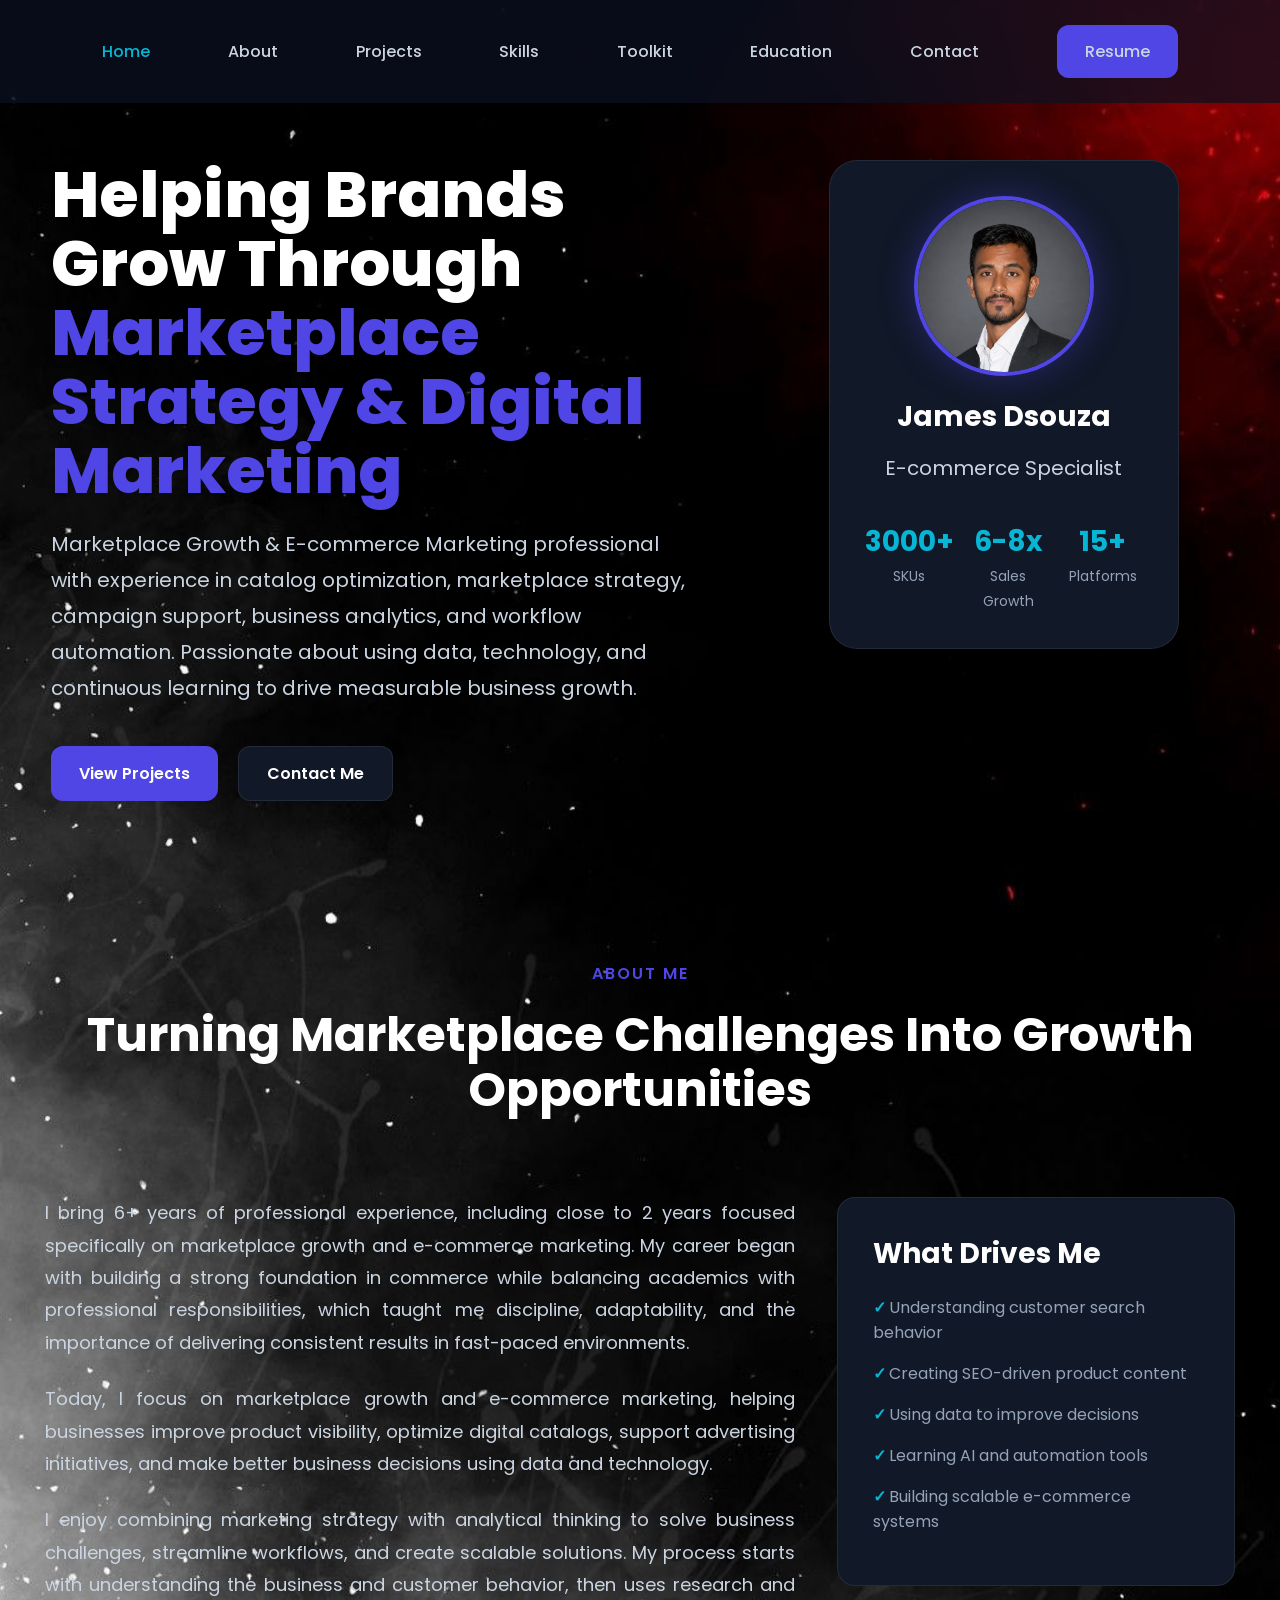
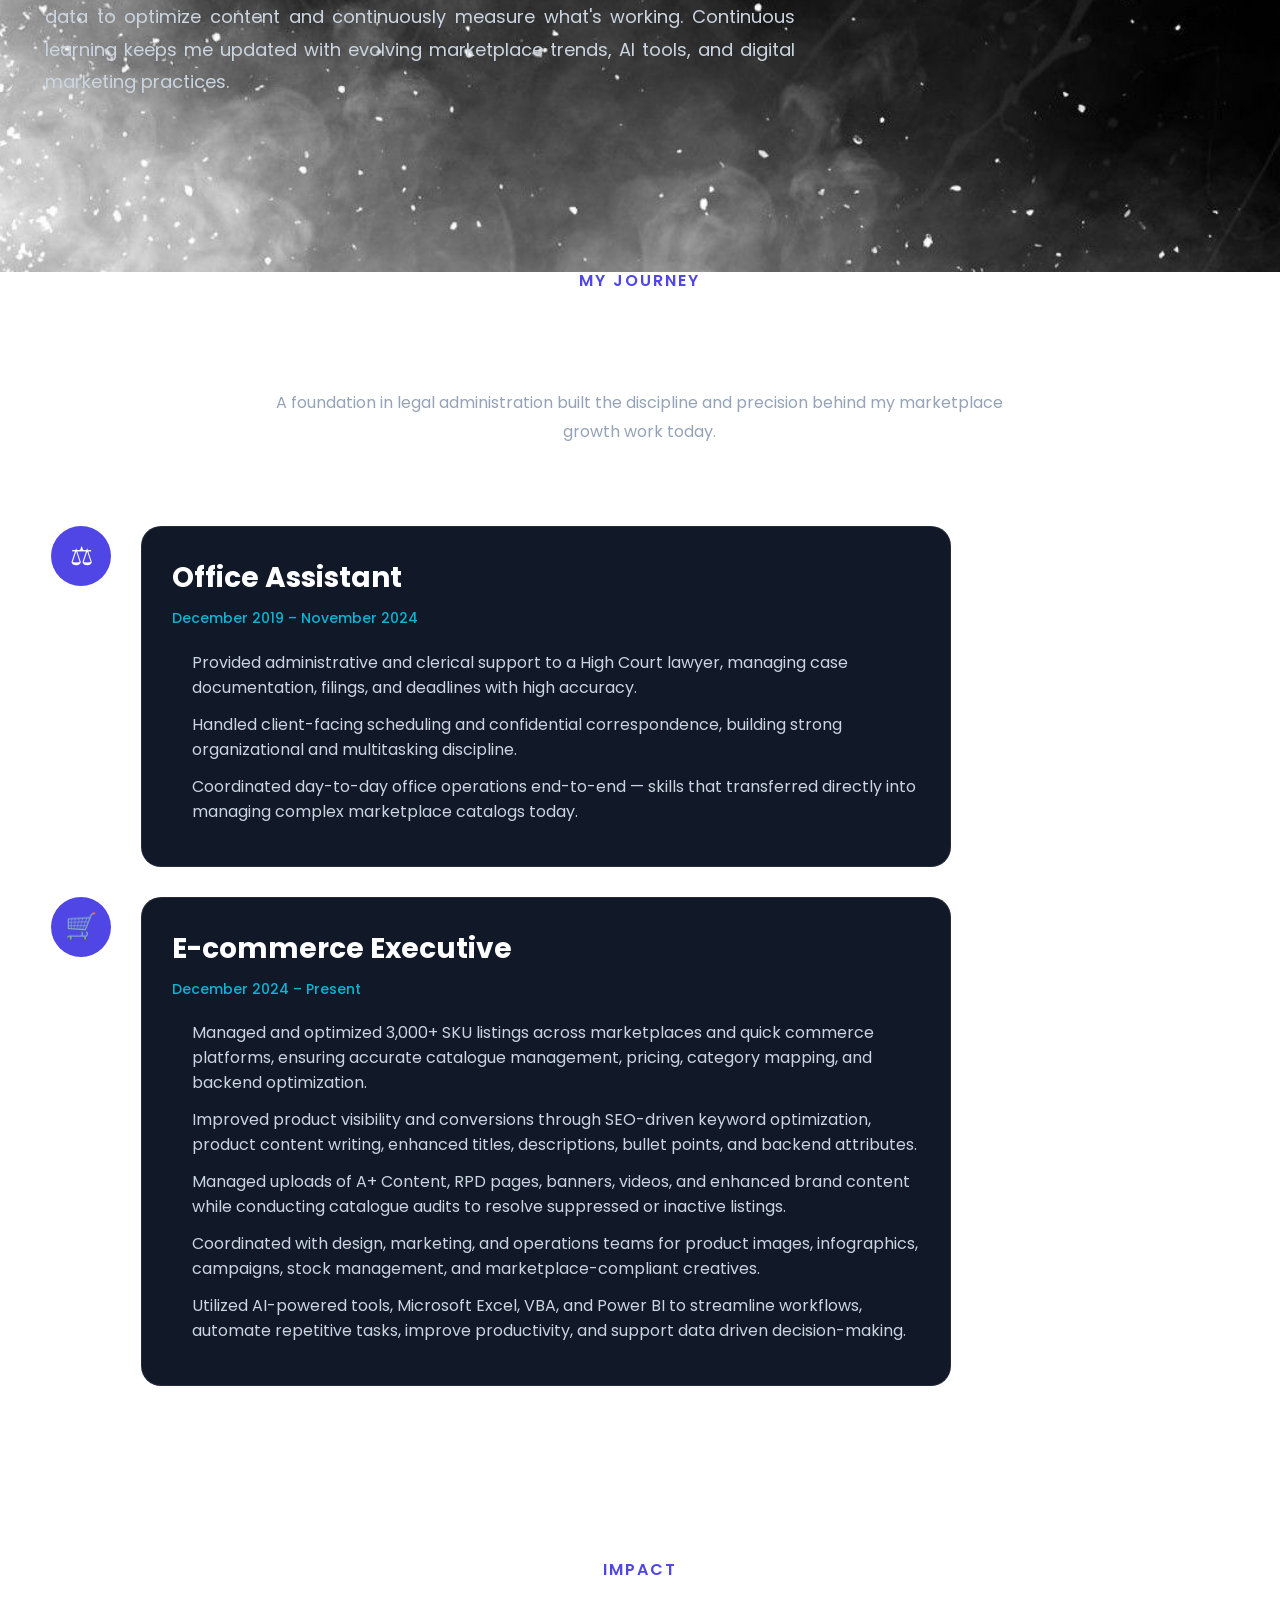
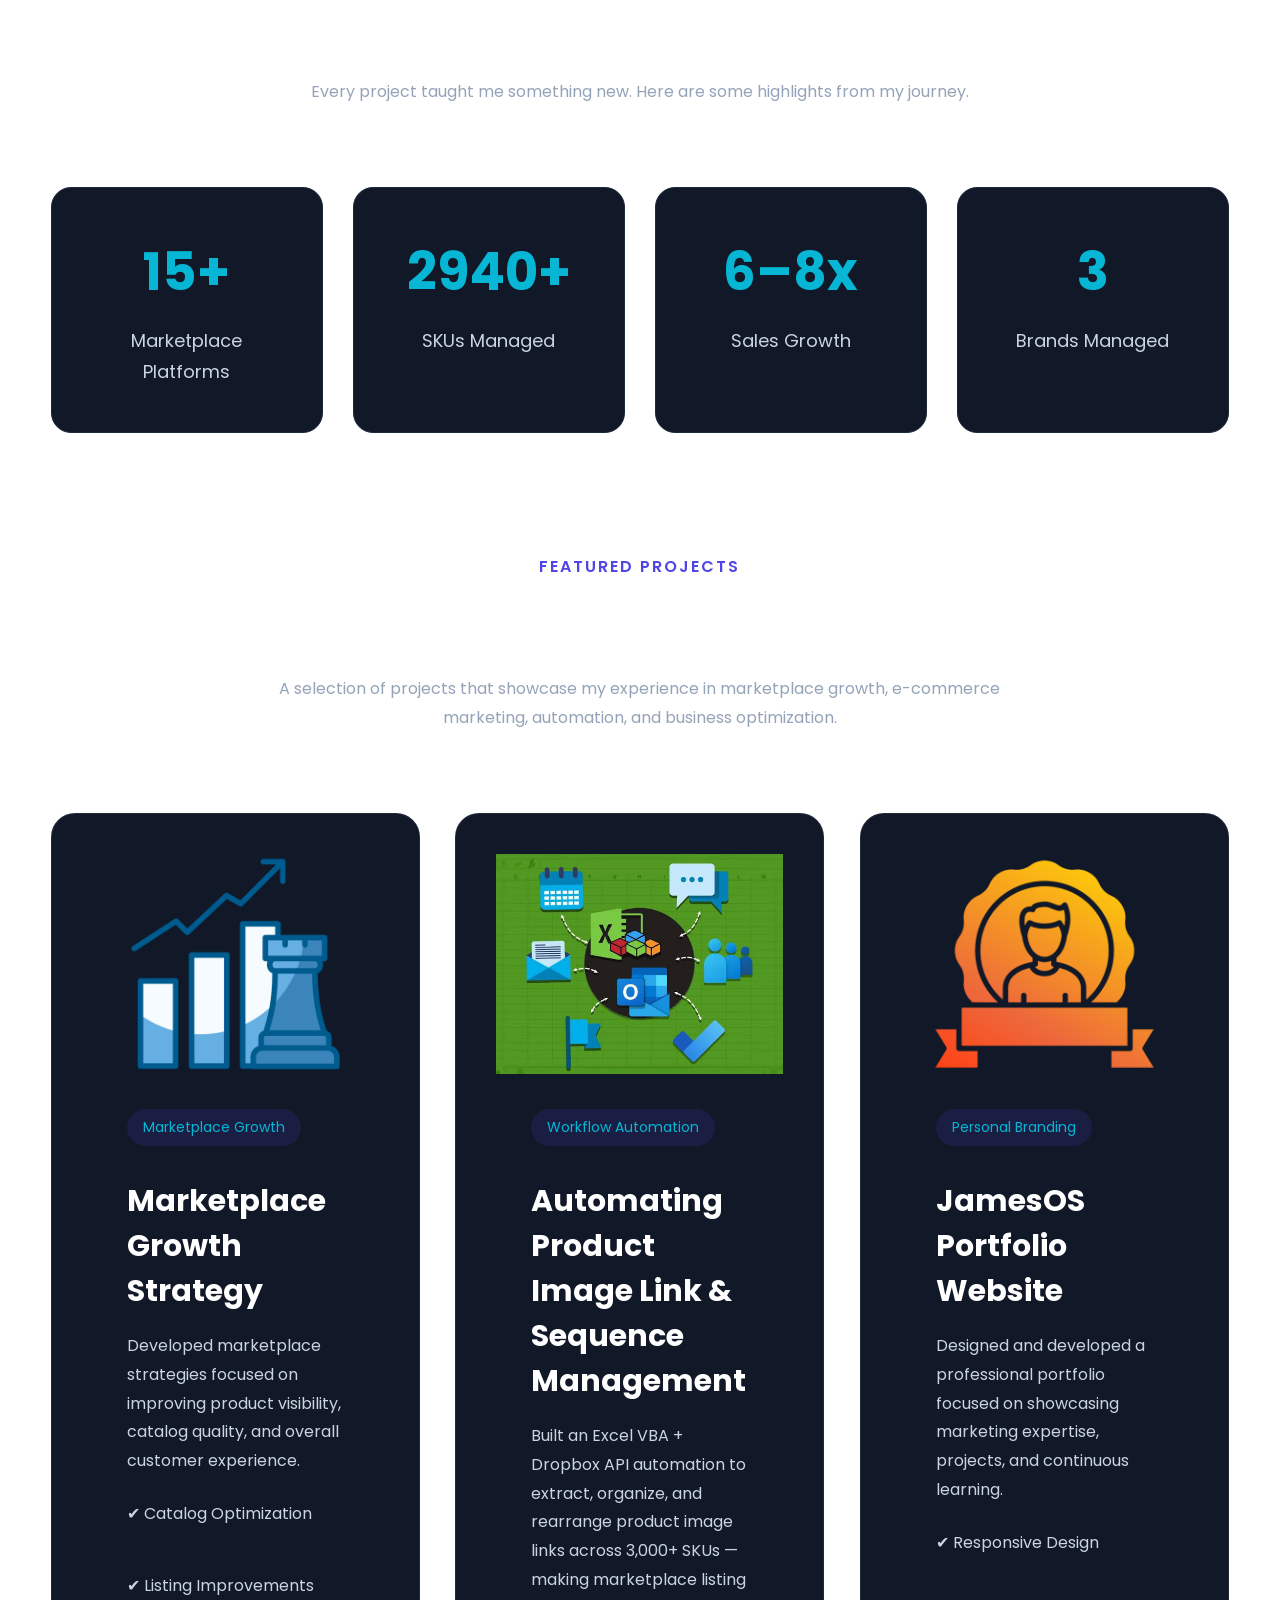
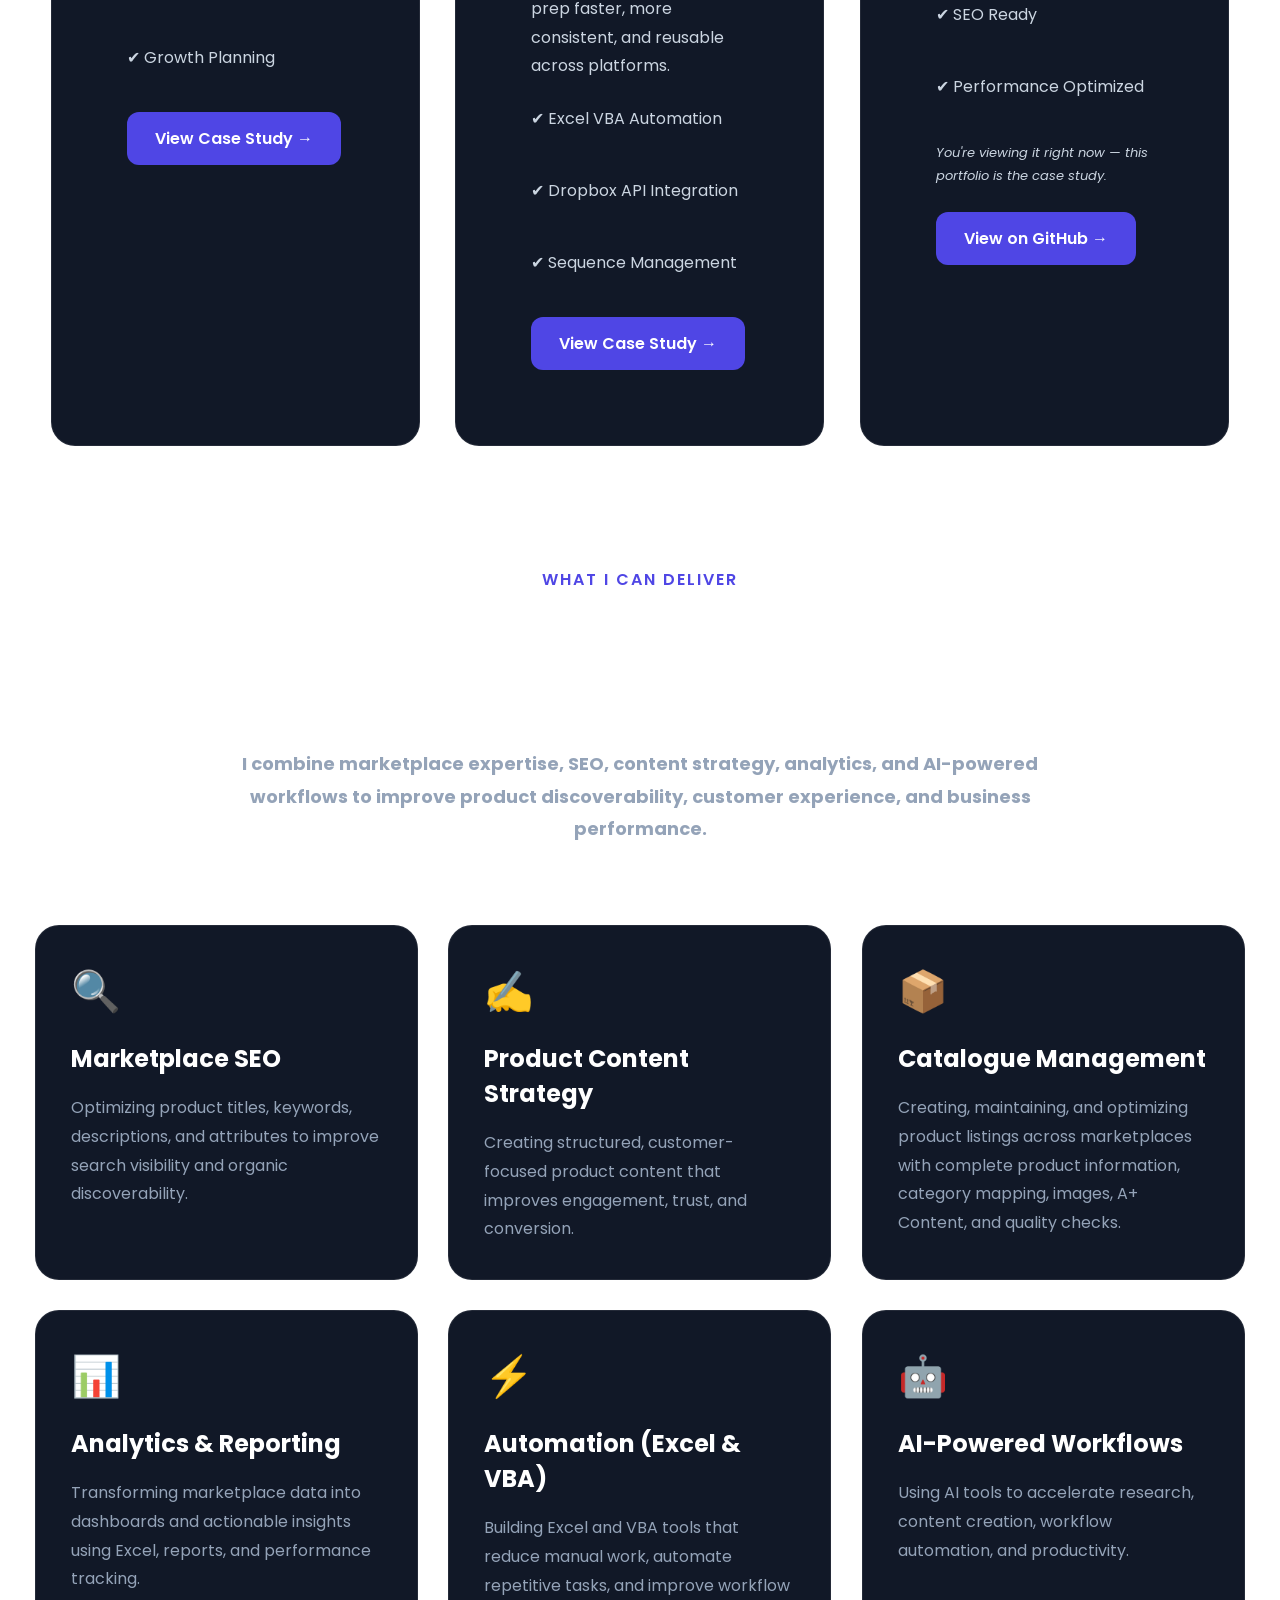
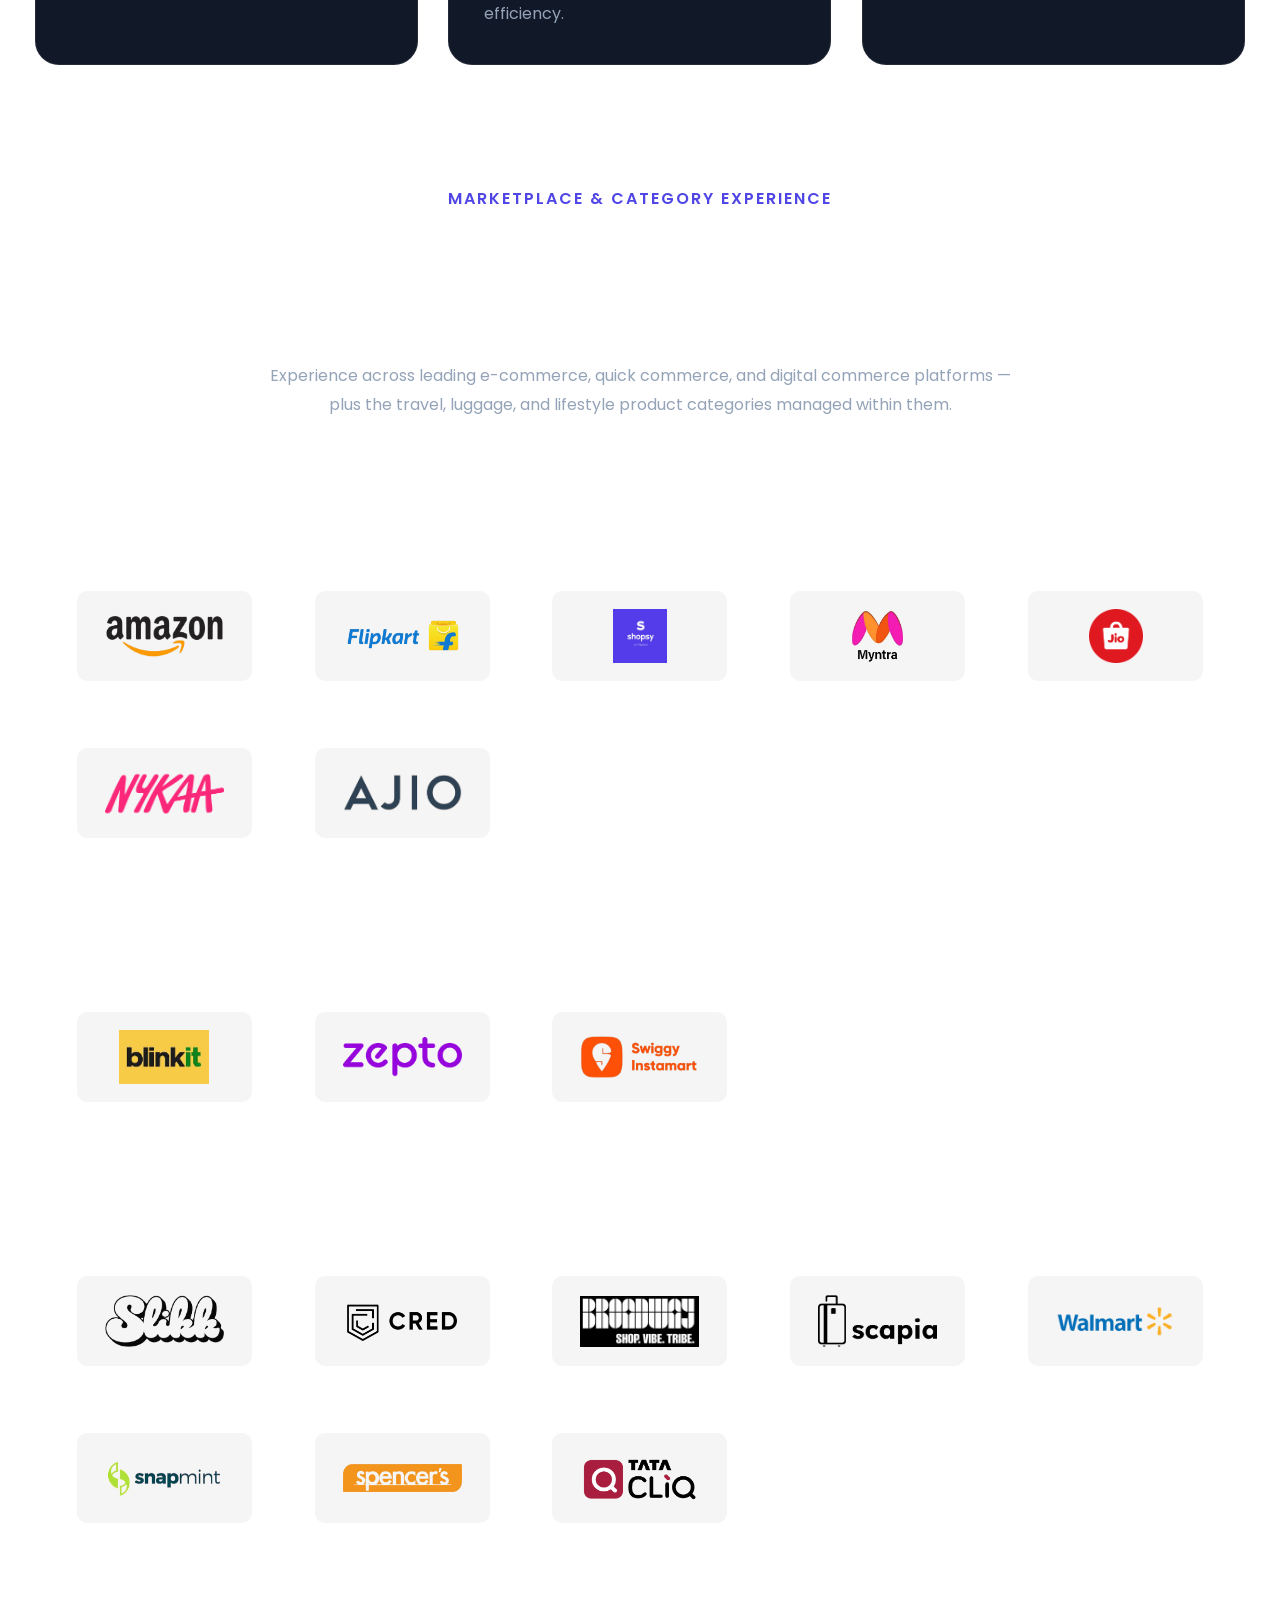
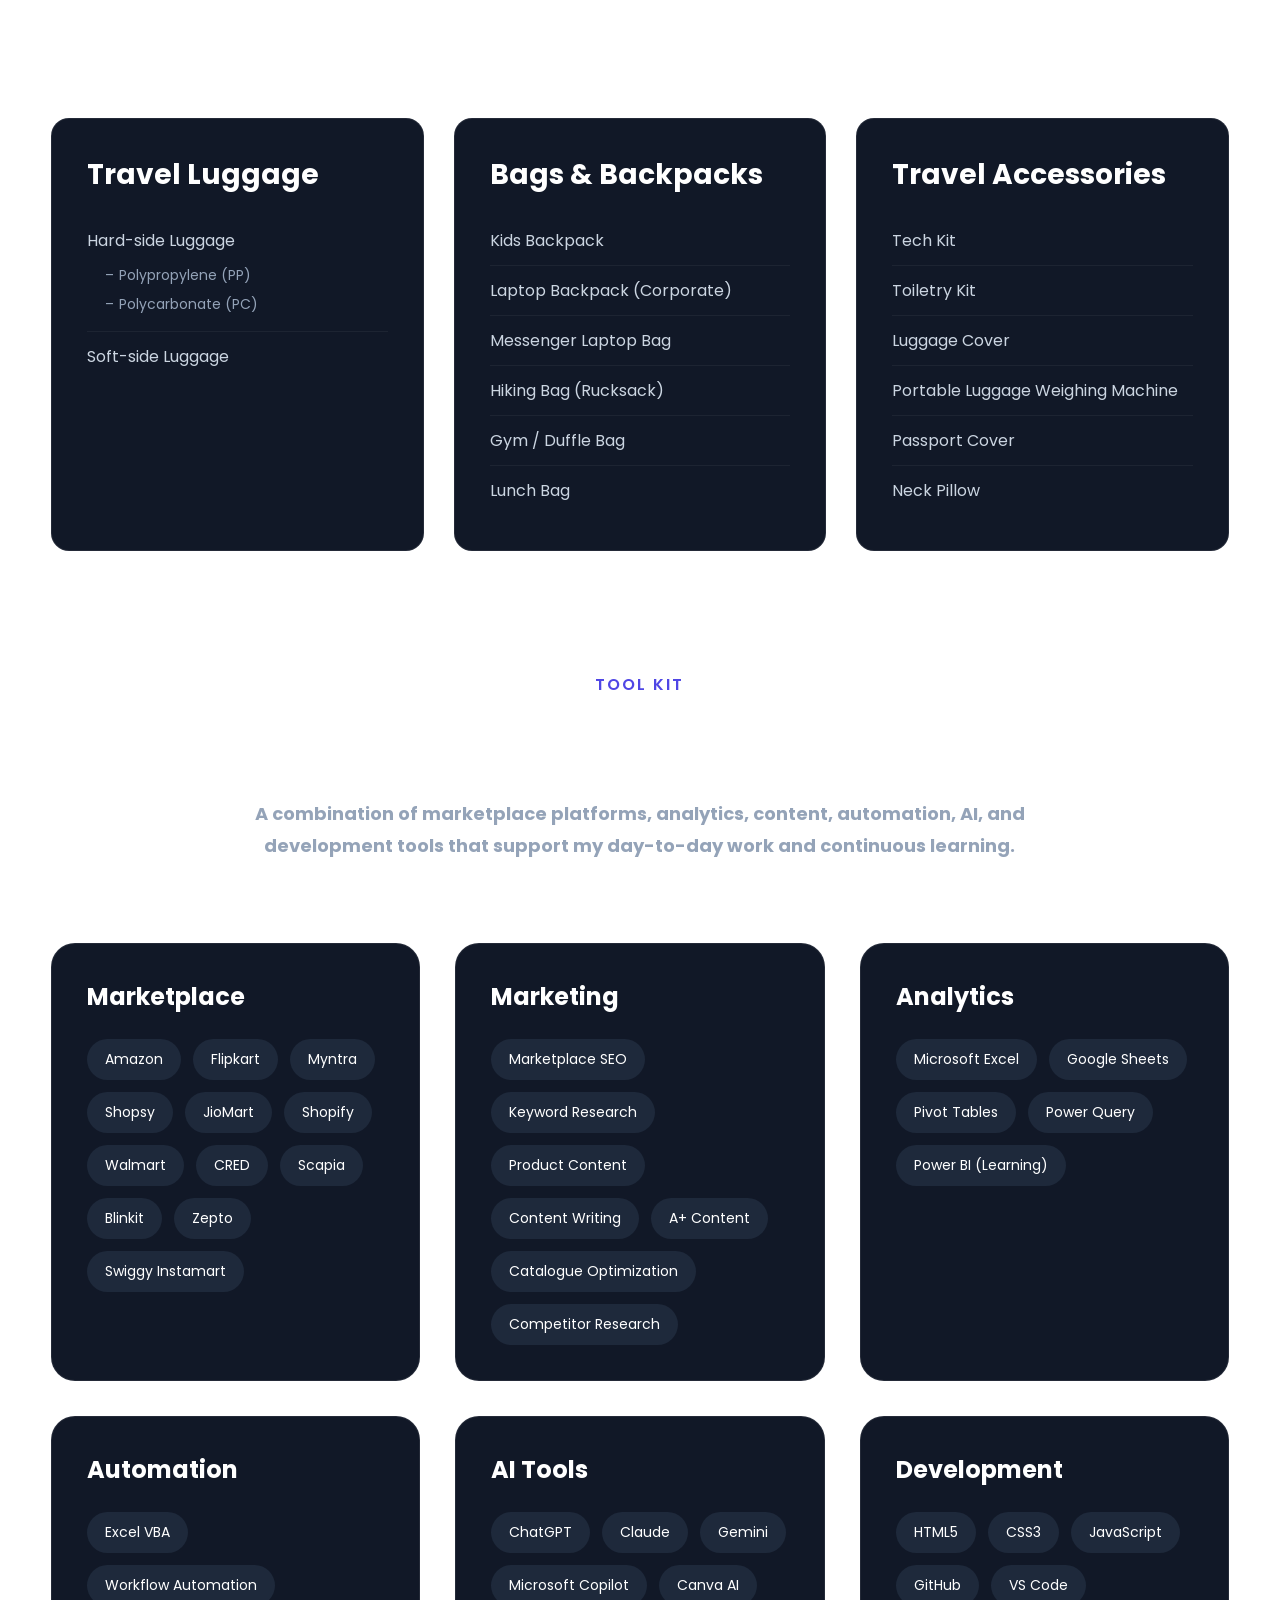
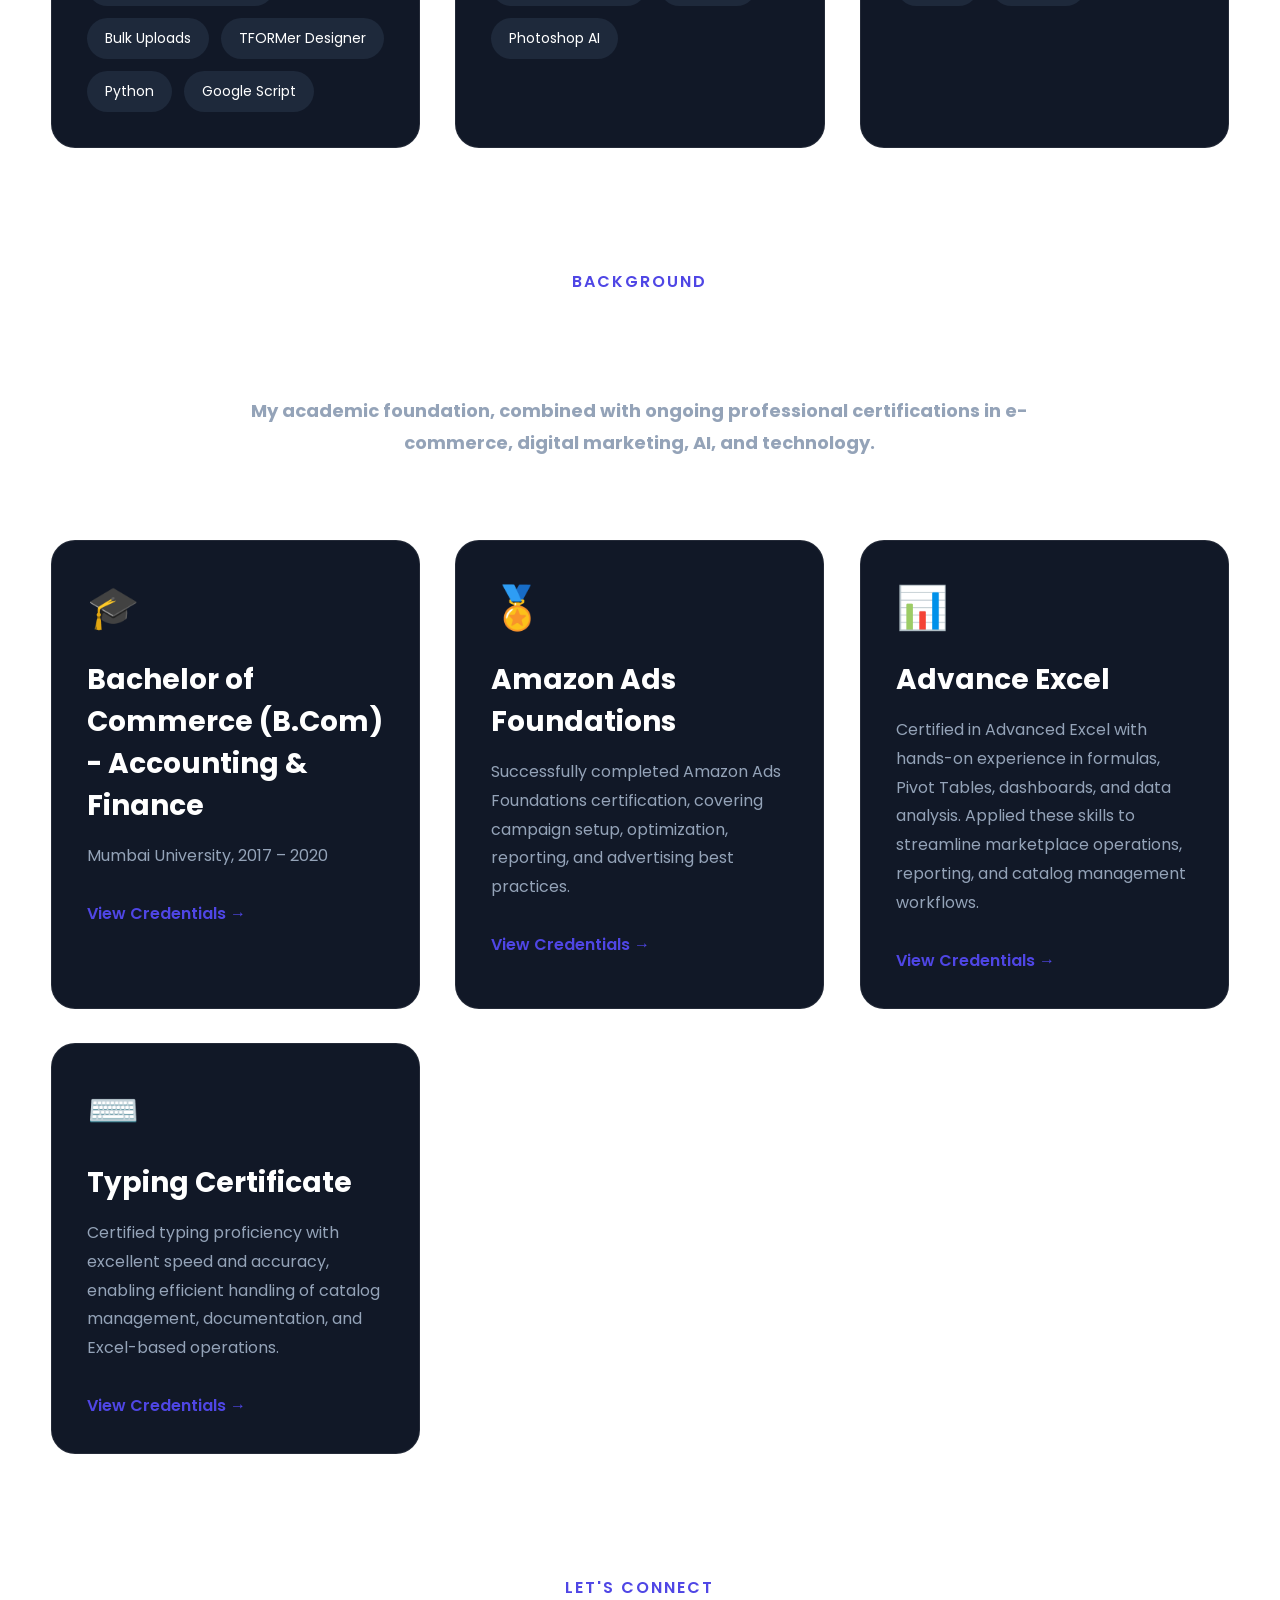
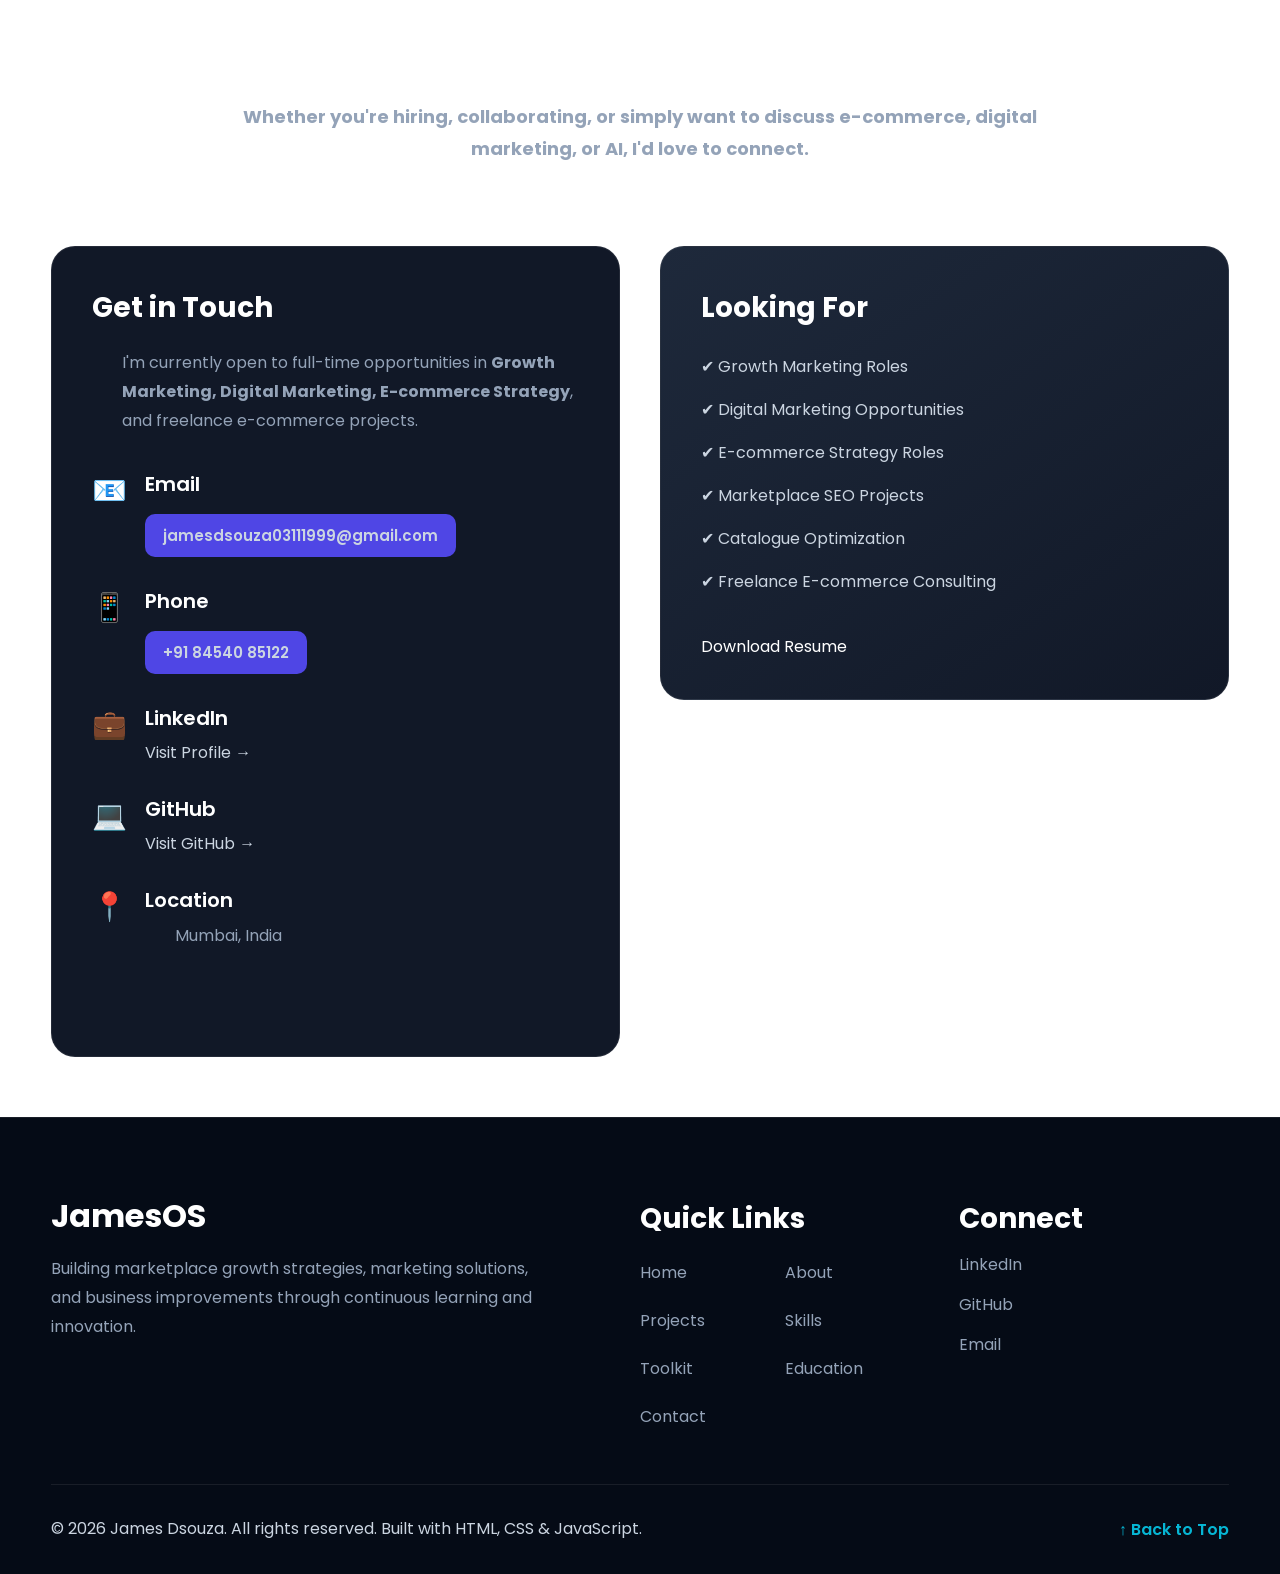
==== commit 58ad8642: "Update live page" ====
--- a/index.html
+++ b/index.html
@@ -40,11 +40,10 @@
             <nav class="site-nav">
                 <a href="#home">Home</a>
                 <a href="#about">About</a>
+                <a href="#projects">Projects</a>
                 <a href="#deliverables">Skills</a>
-                <a href="#projects">Projects</a>
                 <a href="#toolkit">Toolkit</a>
-                <a href="#learning">Learning</a>
-                <a href="#certifications">Certifications</a>
+                <a href="#certifications">Education</a>
                 <a href="#contact">Contact</a>
                 <a id="resumeLink"
                     href="https://drive.google.com/file/d/1wcJGUSCHFR8AWqRvehJRoLpFXJ1wqgF0/view?usp=drive_link"
@@ -144,8 +143,10 @@
                     </p>
                     <p>
                         I enjoy combining marketing strategy with analytical thinking to solve business challenges,
-                        streamline workflows, and create scalable solutions. Continuous learning keeps me updated with
-                        evolving marketplace trends, AI tools, and digital marketing practices.
+                        streamline workflows, and create scalable solutions. My process starts with understanding the
+                        business and customer behavior, then uses research and data to optimize content and continuously
+                        measure what's working. Continuous learning keeps me updated with evolving marketplace trends,
+                        AI tools, and digital marketing practices.
                     </p>
                 </div>
                 <div class="about-highlight">
@@ -218,58 +219,138 @@
                 </div>
             </div>
         </section>
+        <!-- =========================
+                     IMPACT
+                ========================= -->
+        <section class="impact">
+            <div class="container">
+                <div class="section-title">
+                    <p>IMPACT</p>
+                    <h2>Numbers Behind My Work</h2>
+                    <span>
+                        Every project taught me something new.
+                        Here are some highlights from my journey.
+                    </span>
+                </div>
+                <div class="impact-grid">
+                    <div class="impact-card reveal">
+                        <h3 class="counter" data-count="15" data-suffix="+">15+</h3>
+                        <p>Marketplace Platforms</p>
+                    </div>
+                    <div class="impact-card reveal">
+                        <h3 class="counter" data-count="3000" data-suffix="+">3000+</h3>
+                        <p>SKUs Managed</p>
+                    </div>
+                    <div class="impact-card reveal">
+                        <h3>6–8x</h3>
+                        <p>Sales Growth</p>
+                    </div>
+                    <div class="impact-card reveal">
+                        <h3 class="counter" data-count="3">3</h3>
+                        <p>Brands Managed</p>
+                    </div>
+                </div>
+            </div>
+        </section>
+        <!-- =========================================================
+FEATURED PROJECT SHOWCASE
+========================================================= -->
+        <section id="projects" class="projects-section">
+            <div class="container">
+                <div class="section-title reveal">
+                    <p>FEATURED PROJECTS</p>
+                    <h2>Projects That Demonstrate My Work</h2>
+                    <span>
+                        A selection of projects that showcase my experience in marketplace
+                        growth, e-commerce marketing, automation, and business optimization.
+                    </span>
+                </div>
+                <div class="projects-grid">
+                    <!-- Project 1 -->
+                    <article class="project-card reveal">
+                        <div class="project-image">
+                            <img src="assets/images/Marketplace Growth Strategy.png">
+                        </div>
+                        <div class="project-content">
+                            <div class="project-tag">
+                                Marketplace Growth
+                            </div>
+                            <h3>Marketplace Growth Strategy</h3>
+                            <p>
+                                Developed marketplace strategies focused on improving
+                                product visibility, catalog quality, and overall customer
+                                experience.
+                            </p>
+                            <ul class="project-list">
+                                <li>✔ Catalog Optimization</li>
+                                <li>✔ Listing Improvements</li>
+                                <li>✔ Growth Planning</li>
+                            </ul>
+                            <a href="pages/marketplace-growth.html" class="btn btn-primary">
+                                View Case Study →
+                            </a>
+                        </div>
+                    </article>
+                    <!-- Project 2 -->
+                    <article class="project-card reveal">
+                        <div class="project-image">
+                            <img src="assets/images/Automating.jpg">
+                        </div>
+                        <div class="project-content">
+                            <div class="project-tag">
+                                Workflow Automation
+                            </div>
+                            <h3>Automating Product Image Link & Sequence Management</h3>
+                            <p>Built an Excel VBA + Dropbox API automation to extract, organize,
+                                and rearrange product image links across 3,000+ SKUs — making
+                                marketplace listing prep faster, more consistent, and reusable
+                                across platforms.
+                            </p>
+                            <ul class="project-list">
+                                <li>✔ Excel VBA Automation</li>
+                                <li>✔ Dropbox API Integration</li>
+                                <li>✔ Sequence Management</li>
+                            </ul>
+                            <a href="pages/automation.html" class="btn btn-primary">
+                                View Case Study →
+                            </a>
+                        </div>
+                    </article>
+                    <!-- Project 3 -->
+                    <article class="project-card reveal">
+                        <div class="project-image">
+                            <img src="assets/images/Brand.png">
+                        </div>
+                        <div class="project-content">
+                            <div class="project-tag">
+                                Personal Branding
+                            </div>
+                            <h3>JamesOS Portfolio Website</h3>
+                            <p>
+                                Designed and developed a professional portfolio focused on
+                                showcasing marketing expertise, projects, and continuous
+                                learning.
+                            </p>
+                            <ul class="project-list">
+                                <li>✔ Responsive Design</li>
+                                <li>✔ SEO Ready</li>
+                                <li>✔ Performance Optimized</li>
+                            </ul>
+                            <p class="project-note">You're viewing it right now — this portfolio is the case study.
+                            </p>
+                            <a href="https://github.com/notjamesdsouza/JamesOS" target="_blank"
+                                rel="noopener noreferrer" class="btn btn-primary">
+                                View on GitHub →
+                            </a>
+
+                        </div>
+                    </article>
+                </div>
+            </div>
+        </section>
         <!-- =========================================================
 PRODUCT CATEGORY EXPERIENCE
 ========================================================= -->
-        <section id="approach" class="approach-section">
-            <div class="approach-section-heading reveal">
-                <div class="container">
-                    <div class="section-title">
-                        <p class="eyebrow">MY APPROACH</p>
-                        <h2>Every Project Starts With Understanding The Business.</h2>
-                        <h3 class="section-description">
-                            I believe sustainable e-commerce growth comes from understanding customer
-                            behavior, analyzing data, and continuously improving every stage of the
-                            product journey—not from making random changes.
-                        </h3>
-                    </div>
-                </div>
-                <div class="approach-grid">
-                    <div class="approach-card reveal">
-                        <div class="step-number">01</div>
-                        <h3>Understand the Business</h3>
-                        <p>
-                            Learn the product, customer, category, and business objectives before making any
-                            recommendations.
-                        </p>
-                    </div>
-                    <div class="approach-card reveal">
-                        <div class="step-number">02</div>
-                        <h3>Research & Analyze</h3>
-                        <p>
-                            Study competitors, customer search behavior, marketplace trends, and available performance
-                            data.
-                        </p>
-                    </div>
-                    <div class="approach-card reveal">
-                        <div class="step-number">03</div>
-                        <h3>Optimize Content</h3>
-                        <p>
-                            Improve titles, descriptions, keywords, images, and product information to increase
-                            discoverability.
-                        </p>
-                    </div>
-                    <div class="approach-card reveal">
-                        <div class="step-number">04</div>
-                        <h3>Measure & Improve</h3>
-                        <p>
-                            Monitor performance, identify opportunities, and continuously refine strategies for
-                            long-term growth.
-                        </p>
-                    </div>
-                </div>
-            </div>
-        </section>
         <!-- =========================================================
 WHAT I CAN DELIVER  (merged former "Deliverables" + "How I Create Value"
 sections into one, non-redundant list)
@@ -336,17 +417,14 @@
                 <div class="container">
 
                     <div class="section-title">
-                        <p>MARKETPLACE EXPERIENCE</p>
-
+                        <p>MARKETPLACE & CATEGORY EXPERIENCE</p>
                         <h2>
-                            Platforms & marketplaces I've worked on.
+                            Platforms, marketplaces & product categories I've worked on.
                         </h2>
-
                         <span>
-                            Experience across leading e-commerce, quick commerce,
-                            and digital commerce platforms through catalog
-                            optimization, marketplace SEO, listing management,
-                            and growth initiatives.
+                            Experience across leading e-commerce, quick commerce, and digital
+                            commerce platforms — plus the travel, luggage, and lifestyle
+                            product categories managed within them.
                         </span>
                     </div>
 
@@ -497,194 +575,54 @@
 
                         </div>
 
-                    </div>
-
-                </div>
-
-            </div>
-
+
+
+                        <div class="category-group">
+                            <h3>Product Categories</h3>
+                            <div class="category-grid">
+                                <!-- Travel Luggage -->
+                                <div class="category-card">
+                                    <h3>Travel Luggage</h3>
+                                    <ul>
+                                        <li>
+                                            Hard-side Luggage
+                                            <ul class="category-subitems">
+                                                <li>Polypropylene (PP)</li>
+                                                <li>Polycarbonate (PC)</li>
+                                            </ul>
+                                        </li>
+                                        <li>Soft-side Luggage</li>
+                                    </ul>
+                                </div>
+                                <!-- Bags -->
+                                <div class="category-card">
+                                    <h3>Bags & Backpacks</h3>
+                                    <ul>
+                                        <li>Kids Backpack</li>
+                                        <li>Laptop Backpack (Corporate)</li>
+                                        <li>Messenger Laptop Bag</li>
+                                        <li>Hiking Bag (Rucksack)</li>
+                                        <li>Gym / Duffle Bag</li>
+                                        <li>Lunch Bag</li>
+                                    </ul>
+                                </div>
+                                <!-- Accessories -->
+                                <div class="category-card">
+                                    <h3>Travel Accessories</h3>
+                                    <ul>
+                                        <li>Tech Kit</li>
+                                        <li>Toiletry Kit</li>
+                                        <li>Luggage Cover</li>
+                                        <li>Portable Luggage Weighing Machine</li>
+                                        <li>Passport Cover</li>
+                                        <li>Neck Pillow</li>
+                                    </ul>
+                                </div>
+                            </div>
+                        </div>
+                    </div>
         </section>
-        <!-- =========================
-     IMPACT
-========================= -->
-        <section class="impact">
-            <div class="container">
-                <div class="section-title">
-                    <p>IMPACT</p>
-                    <h2>Numbers Behind My Work</h2>
-                    <span>
-                        Every project taught me something new.
-                        Here are some highlights from my journey.
-                    </span>
-                </div>
-                <div class="impact-grid">
-                    <div class="impact-card reveal">
-                        <h3 class="counter" data-count="15" data-suffix="+">15+</h3>
-                        <p>Marketplace Platforms</p>
-                    </div>
-                    <div class="impact-card reveal">
-                        <h3 class="counter" data-count="3000" data-suffix="+">3000+</h3>
-                        <p>SKUs Managed</p>
-                    </div>
-                    <div class="impact-card reveal">
-                        <h3>6–8x</h3>
-                        <p>Sales Growth</p>
-                    </div>
-                    <div class="impact-card reveal">
-                        <h3 class="counter" data-count="3">3</h3>
-                        <p>Brands Managed</p>
-                    </div>
-                </div>
-            </div>
-        </section>
-        <section id="categories" class="categories-section reveal">
-            <div class="container">
-                <div class="section-title">
-                    <p>PRODUCT CATEGORY EXPERIENCE</p>
-                    <h2>Product Categories I've Worked With</h2>
-                    <span>
-                        Experience managing, optimizing, and growing multiple travel,
-                        luggage, and lifestyle product categories across leading
-                        e-commerce marketplaces.
-                    </span>
-                </div>
-                <div class="category-grid">
-                    <!-- Travel Luggage -->
-                    <div class="category-card">
-                        <h3>Travel Luggage</h3>
-                        <ul>
-                            <li>
-                                Hard-side Luggage
-                                <ul class="category-subitems">
-                                    <li>Polypropylene (PP)</li>
-                                    <li>Polycarbonate (PC)</li>
-                                </ul>
-                            </li>
-                            <li>Soft-side Luggage</li>
-                        </ul>
-                    </div>
-                    <!-- Bags -->
-                    <div class="category-card">
-                        <h3>Bags & Backpacks</h3>
-                        <ul>
-                            <li>Kids Backpack</li>
-                            <li>Laptop Backpack (Corporate)</li>
-                            <li>Messenger Laptop Bag</li>
-                            <li>Hiking Bag (Rucksack)</li>
-                            <li>Gym / Duffle Bag</li>
-                            <li>Lunch Bag</li>
-                        </ul>
-                    </div>
-                    <!-- Accessories -->
-                    <div class="category-card">
-                        <h3>Travel Accessories</h3>
-                        <ul>
-                            <li>Tech Kit</li>
-                            <li>Toiletry Kit</li>
-                            <li>Luggage Cover</li>
-                            <li>Portable Luggage Weighing Machine</li>
-                            <li>Passport Cover</li>
-                            <li>Neck Pillow</li>
-                        </ul>
-                    </div>
-                </div>
-            </div>
-        </section>
-        <!-- =========================================================
-FEATURED PROJECT SHOWCASE
-========================================================= -->
-        <section id="projects" class="projects-section">
-            <div class="container">
-                <div class="section-title reveal">
-                    <p>FEATURED PROJECTS</p>
-                    <h2>Projects That Demonstrate My Work</h2>
-                    <span>
-                        A selection of projects that showcase my experience in marketplace
-                        growth, e-commerce marketing, automation, and business optimization.
-                    </span>
-                </div>
-                <div class="projects-grid">
-                    <!-- Project 1 -->
-                    <article class="project-card reveal">
-                        <div class="project-image">
-                            <img src="assets/images/Marketplace Growth Strategy.png">
-                        </div>
-                        <div class="project-content">
-                            <div class="project-tag">
-                                Marketplace Growth
-                            </div>
-                            <h3>Marketplace Growth Strategy</h3>
-                            <p>
-                                Developed marketplace strategies focused on improving
-                                product visibility, catalog quality, and overall customer
-                                experience.
-                            </p>
-                            <ul class="project-list">
-                                <li>✔ Catalog Optimization</li>
-                                <li>✔ Listing Improvements</li>
-                                <li>✔ Growth Planning</li>
-                            </ul>
-                            <a href="pages/marketplace-growth.html" class="btn btn-primary">
-                                View Case Study →
-                            </a>
-                        </div>
-                    </article>
-                    <!-- Project 2 -->
-                    <article class="project-card reveal">
-                        <div class="project-image">
-                            <img src="assets/images/Automating.jpg">
-                        </div>
-                        <div class="project-content">
-                            <div class="project-tag">
-                                Workflow Automation
-                            </div>
-                            <h3>Automating Product Image Link & Sequence Management</h3>
-                            <p>Built an Excel VBA + Dropbox API automation to extract, organize,
-                                and rearrange product image links across 3,000+ SKUs — making
-                                marketplace listing prep faster, more consistent, and reusable
-                                across platforms.
-                            </p>
-                            <ul class="project-list">
-                                <li>✔ Excel VBA Automation</li>
-                                <li>✔ Dropbox API Integration</li>
-                                <li>✔ Sequence Management</li>
-                            </ul>
-                            <a href="pages/automation.html" class="btn btn-primary">
-                                View Case Study →
-                            </a>
-                        </div>
-                    </article>
-                    <!-- Project 3 -->
-                    <article class="project-card reveal">
-                        <div class="project-image">
-                            <img src="assets/images/Brand.png">
-                        </div>
-                        <div class="project-content">
-                            <div class="project-tag">
-                                Personal Branding
-                            </div>
-                            <h3>JamesOS Portfolio Website</h3>
-                            <p>
-                                Designed and developed a professional portfolio focused on
-                                showcasing marketing expertise, projects, and continuous
-                                learning.
-                            </p>
-                            <ul class="project-list">
-                                <li>✔ Responsive Design</li>
-                                <li>✔ SEO Ready</li>
-                                <li>✔ Performance Optimized</li>
-                                <p class="project-note">You're viewing it right now — this portfolio is the case study.
-                                </p>
-                                <a href="https://github.com/notjamesdsouza/JamesOS" target="_blank"
-                                    rel="noopener noreferrer" class="btn btn-primary">
-                                    View on GitHub →
-                                </a>
-                            </ul>
-                        </div>
-                    </article>
-                </div>
-            </div>
-        </section>
+
         <!-- =========================================================
 PROFESSIONAL TOOLKIT MATRIX
 ========================================================= -->
@@ -783,99 +721,70 @@
             </div>
         </section>
 
-        <section id="learning" class="learning-section">
-            <div class="container">
-                <div class="section-title reveal">
-                    <p>CONTINUOUS LEARNING</p>
-                    <h2>Always Learning. Always Improving.</h2>
-                    <span>
-                        I continuously invest in developing new skills through industry-recognized
-                        certifications and hands-on learning in e-commerce, marketing, AI, and technology.
-                    </span>
-                </div>
-                <div class="learning-grid">
-                    <article class="learning-card reveal">
-                        <div class="learning-icon">🎓</div>
-                        <h3>Microsoft Learn</h3>
-                        <p>
-                            AI, Power Platform, Data Analytics, Business Applications,
-                            Azure Fundamentals and productivity tools.
-                        </p>
-                    </article>
-                    <article class="learning-card reveal">
-                        <div class="learning-icon">🛒</div>
-                        <h3>Amazon Ads Academy</h3>
-                        <p>
-                            Sponsored Products, campaign optimization,
-                            advertising fundamentals and marketplace growth.
-                        </p>
-                    </article>
-                    <article class="learning-card reveal">
-                        <div class="learning-icon">📈</div>
-                        <h3>Google Skill Shop</h3>
-                        <p>
-                            Google Ads, Analytics, Digital Marketing
-                            and performance measurement.
-                        </p>
-                    </article>
-                    <article class="learning-card reveal">
-                        <div class="learning-icon">🤖</div>
-                        <h3>AI & Automation</h3>
-                        <p>
-                            ChatGPT, HTML, CSS, JavaScript,
-                            workflow automation and productivity tools.
-                        </p>
-                    </article>
-                </div>
-            </div>
-        </section>
         <!-- ===========================
      CERTIFICATIONS
 =========================== -->
         <section id="certifications" class="certifications-section">
-            <div class="certifications-section-heading reveal">
-                <div class="section-title">
-                    <p class="eyebrow">CERTIFICATIONS</p>
-                    <h2>Continuous Learning Through Industry Certifications</h2>
-                    <h3 class="section-description">
-                        I believe in continuously improving my skills through professional certifications and
-                        self-learning. These credentials reflect my commitment to staying updated with e-commerce,
-                        digital marketing, AI, and technology.
-                    </h3>
-                </div>
-            </div>
-            <div class="certificate-grid">
-                <div class="certificate-card reveal">
-                    <div class="certificate-icon">🏅</div>
-                    <h3>Amazon Ads Foundations</h3>
-                    <p>Successfully completed Amazon Ads Foundations certification,
-                        covering campaign setup, optimization, reporting, and advertising best practices.</p>
-                    <a href="https://drive.google.com/file/d/1aTQEUxjm4-zwdUrN560Kh2JOnrW4zszf/view?usp=drive_link"
-                        class="certificate-btn" target="_blank" rel="noopener noreferrer">
-                        View Credentials →
-                    </a>
-                </div>
-                <div class="certificate-card reveal">
-                    <div class="certificate-icon">📊</div>
-                    <h3>Advance Excel</h3>
-                    <p>Certified in Advanced Excel with hands-on experience in formulas, Pivot Tables, dashboards, and
-                        data analysis.
-                        Applied these skills to streamline marketplace operations, reporting, and catalog management
-                        workflows.</p>
-                    <a href="https://drive.google.com/file/d/1tZ1V-ZA673vc0jNz6TnxTsUmD6Q_QFF9/view?usp=drive_link"
-                        class="certificate-btn" target="_blank" rel="noopener noreferrer">
-                        View Credentials →
-                    </a>
-                </div>
-                <div class="certificate-card reveal">
-                    <div class="certificate-icon">⌨️</div>
-                    <h3>Typing Certificate</h3>
-                    <p>Certified typing proficiency with excellent speed and accuracy, enabling efficient handling of
-                        catalog management, documentation, and Excel-based operations.</p>
-                    <a href="https://drive.google.com/file/d/1j_AIkzTLOGA84khkHky5VtELDgSMajLH/view?usp=drive_link"
-                        class="certificate-btn" target="_blank" rel="noopener noreferrer">
-                        View Credentials →
-                    </a>
+            <div class="container">
+                <div class="certifications-section-heading reveal">
+                    <div class="section-title">
+                        <p class="eyebrow">BACKGROUND</p>
+                        <h2>Education & Certifications</h2>
+                        <h3 class="section-description">
+                            My academic foundation, combined with ongoing professional certifications in
+                            e-commerce, digital marketing, AI, and technology.
+                        </h3>
+                    </div>
+                </div>
+
+                <div class="certificate-grid">
+                    <div class="certificate-card reveal">
+                        <div class="certificate-icon">🎓</div>
+                        <h3>Bachelor of Commerce (B.Com) - Accounting & Finance</h3>
+                        <p>Mumbai University, 2017 – 2020</p>
+                        <a href="https://drive.google.com/file/d/1hHeBx_06RhX_f0HncrD3wtFbHrgxxgJf/view?usp=drive_link"
+                            class="certificate-btn" target="_blank" rel="noopener noreferrer">
+                            View Credentials →
+                        </a>
+                    </div>
+
+                    <div class="certificate-card reveal">
+                        <div class="certificate-icon">🏅</div>
+                        <h3>Amazon Ads Foundations</h3>
+                        <p>Successfully completed Amazon Ads Foundations certification,
+                            covering campaign setup, optimization, reporting, and advertising best practices.</p>
+                        <a href="https://drive.google.com/file/d/1aTQEUxjm4-zwdUrN560Kh2JOnrW4zszf/view?usp=drive_link"
+                            class="certificate-btn" target="_blank" rel="noopener noreferrer">
+                            View Credentials →
+                        </a>
+                    </div>
+
+                    <div class="certificate-card reveal">
+                        <div class="certificate-icon">📊</div>
+                        <h3>Advance Excel</h3>
+                        <p>Certified in Advanced Excel with hands-on experience in formulas, Pivot Tables, dashboards,
+                            and
+                            data analysis.
+                            Applied these skills to streamline marketplace operations, reporting, and catalog management
+                            workflows.</p>
+                        <a href="https://drive.google.com/file/d/1tZ1V-ZA673vc0jNz6TnxTsUmD6Q_QFF9/view?usp=drive_link"
+                            class="certificate-btn" target="_blank" rel="noopener noreferrer">
+                            View Credentials →
+                        </a>
+                    </div>
+
+                    <div class="certificate-card reveal">
+                        <div class="certificate-icon">⌨️</div>
+                        <h3>Typing Certificate</h3>
+                        <p>Certified typing proficiency with excellent speed and accuracy, enabling efficient
+                            handling
+                            of
+                            catalog management, documentation, and Excel-based operations.</p>
+                        <a href="https://drive.google.com/file/d/1j_AIkzTLOGA84khkHky5VtELDgSMajLH/view?usp=drive_link"
+                            class="certificate-btn" target="_blank" rel="noopener noreferrer">
+                            View Credentials →
+                        </a>
+                    </div>
                 </div>
             </div>
         </section>
@@ -931,8 +840,7 @@
                             <span>💼</span>
                             <div>
                                 <h4>LinkedIn</h4>
-                                <a class="contact-action-btn" href="https://www.linkedin.com/in/james-dsouza-9baa1b212/"
-                                    target="_blank" rel="noopener noreferrer">
+                                <a id="linkedinLink">
                                     Visit Profile →
                                 </a>
                             </div>
@@ -941,8 +849,7 @@
                             <span>💻</span>
                             <div>
                                 <h4>GitHub</h4>
-                                <a class="contact-action-btn" href="https://github.com/notjamesdsouza" target="_blank"
-                                    rel="noopener noreferrer">
+                                <a id="githubLink">
                                     Visit GitHub →
                                 </a>
                             </div>
@@ -966,9 +873,7 @@
                             <li>✔ Catalogue Optimization</li>
                             <li>✔ Freelance E-commerce Consulting</li>
                         </ul>
-                        <a id="resumeLink"
-                            href="https://drive.google.com/file/d/1wcJGUSCHFR8AWqRvehJRoLpFXJ1wqgF0/view?usp=drive_link"
-                            target="_blank" rel="noopener noreferrer" class="btn btn-primary">
+                        <a id="resumeLink">
                             Download Resume
                         </a>
                     </div>
@@ -995,11 +900,10 @@
                     <h3>Quick Links</h3>
                     <a href="#home">Home</a>
                     <a href="#about">About</a>
+                    <a href="#projects">Projects</a>
                     <a href="#deliverables">Skills</a>
-                    <a href="#projects">Projects</a>
                     <a href="#toolkit">Toolkit</a>
-                    <a href="#learning">Learning</a>
-                    <a href="#certifications">Certifications</a>
+                    <a href="#certifications">Education</a>
                     <a href="#contact">Contact</a>
                 </div>
                 <div class="footer-social">
--- a/css/components.css
+++ b/css/components.css
@@ -162,6 +162,7 @@
     border: 1px solid var(--surface-light);
     text-align: center;
     transition: .35s;
+    min-width: 0;
 }
 
 .impact-card:hover {
@@ -473,6 +474,14 @@
     padding: 12px 0;
     border-bottom: 1px solid rgba(255, 255, 255, .05);
     color: var(--text-light);
+}
+
+.category-group {
+    margin-top: 55px;
+}
+
+.category-group h3 {
+    margin-bottom: 20px;
 }
 
 /* Sub-items nested under a category item (e.g. materials under
--- a/css/layout.css
+++ b/css/layout.css
@@ -491,7 +491,7 @@
 
 .impact-grid {
     display: grid;
-    grid-template-columns: repeat(4, 1fr);
+    grid-template-columns: repeat(4, minmax(0, 1fr));
     gap: var(--gap-md);
     margin-top: 70px;
 }
--- a/css/responsive.css
+++ b/css/responsive.css
@@ -51,9 +51,8 @@
         font-size: 28px;
     }
 
-
     .impact-grid {
-        grid-template-columns: repeat(2, 1fr);
+        grid-template-columns: repeat(2, minmax(0, 1fr));
     }
 
     .timeline {
